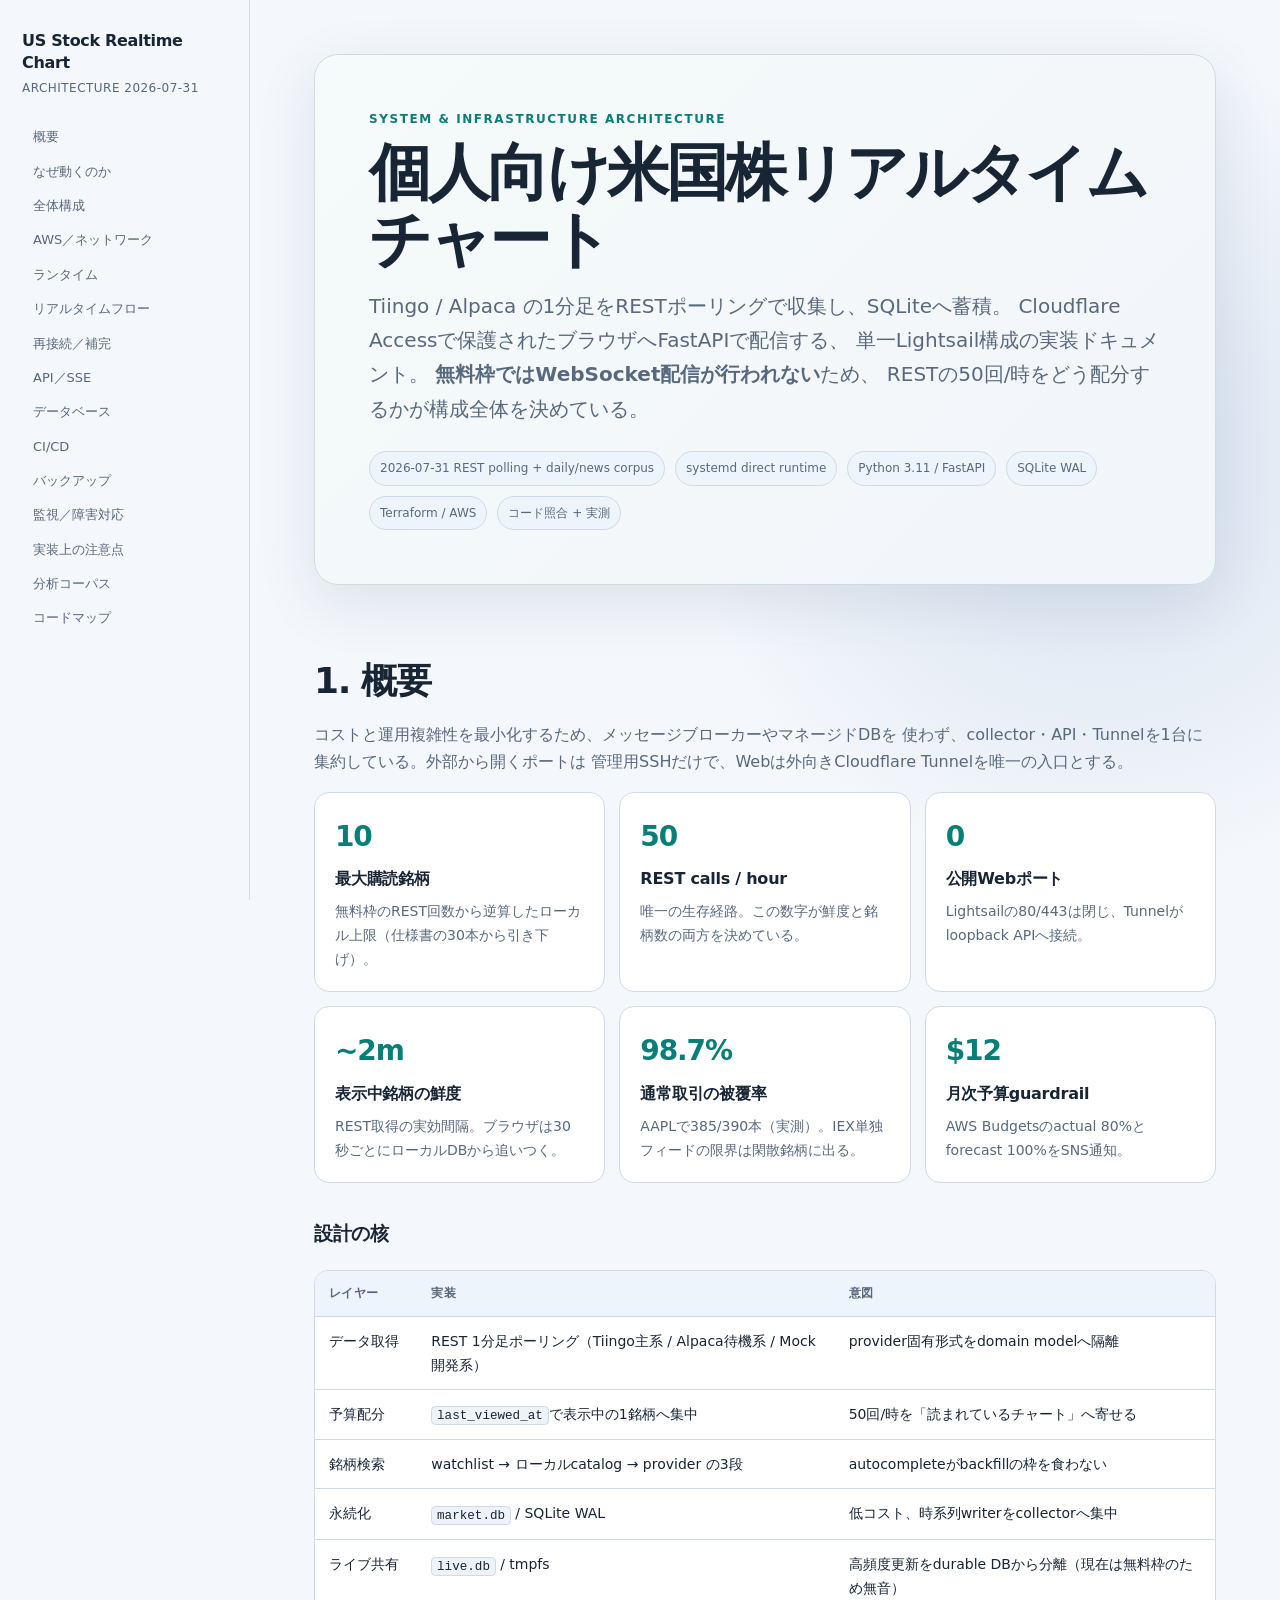
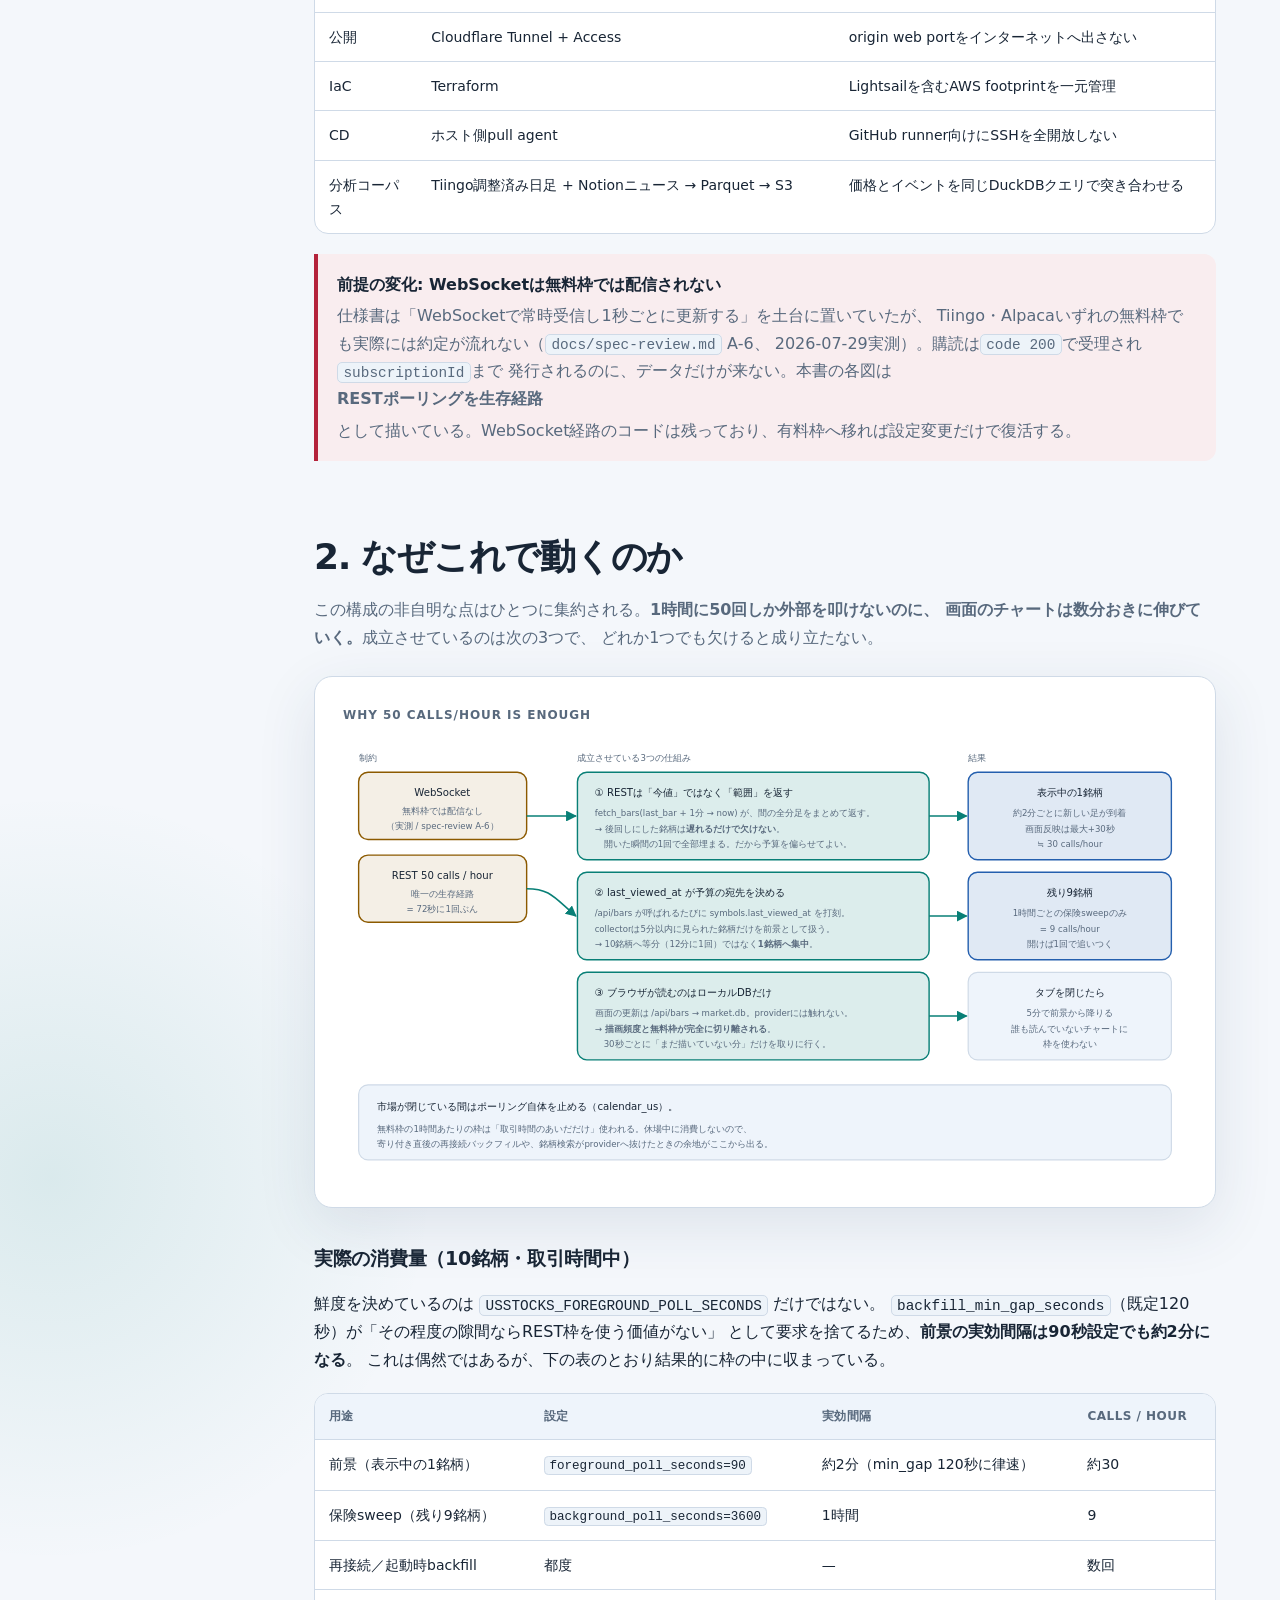
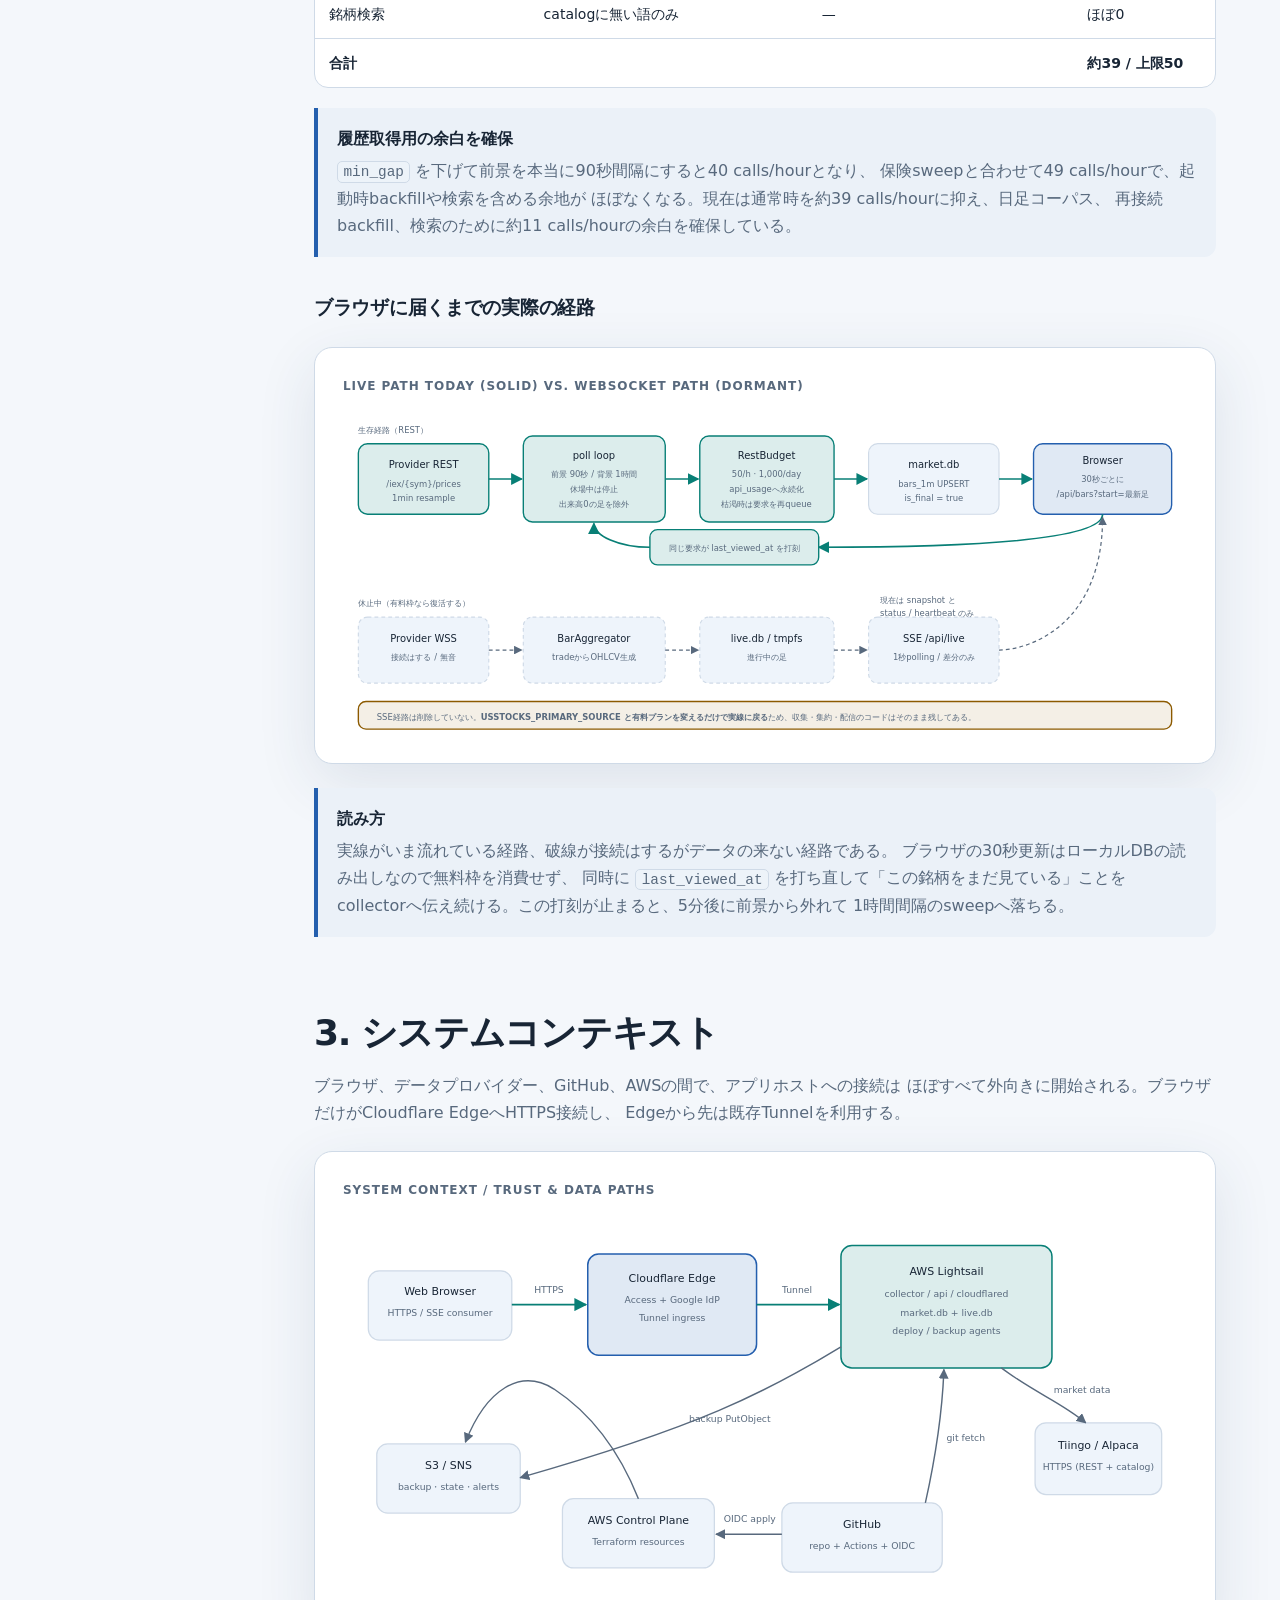
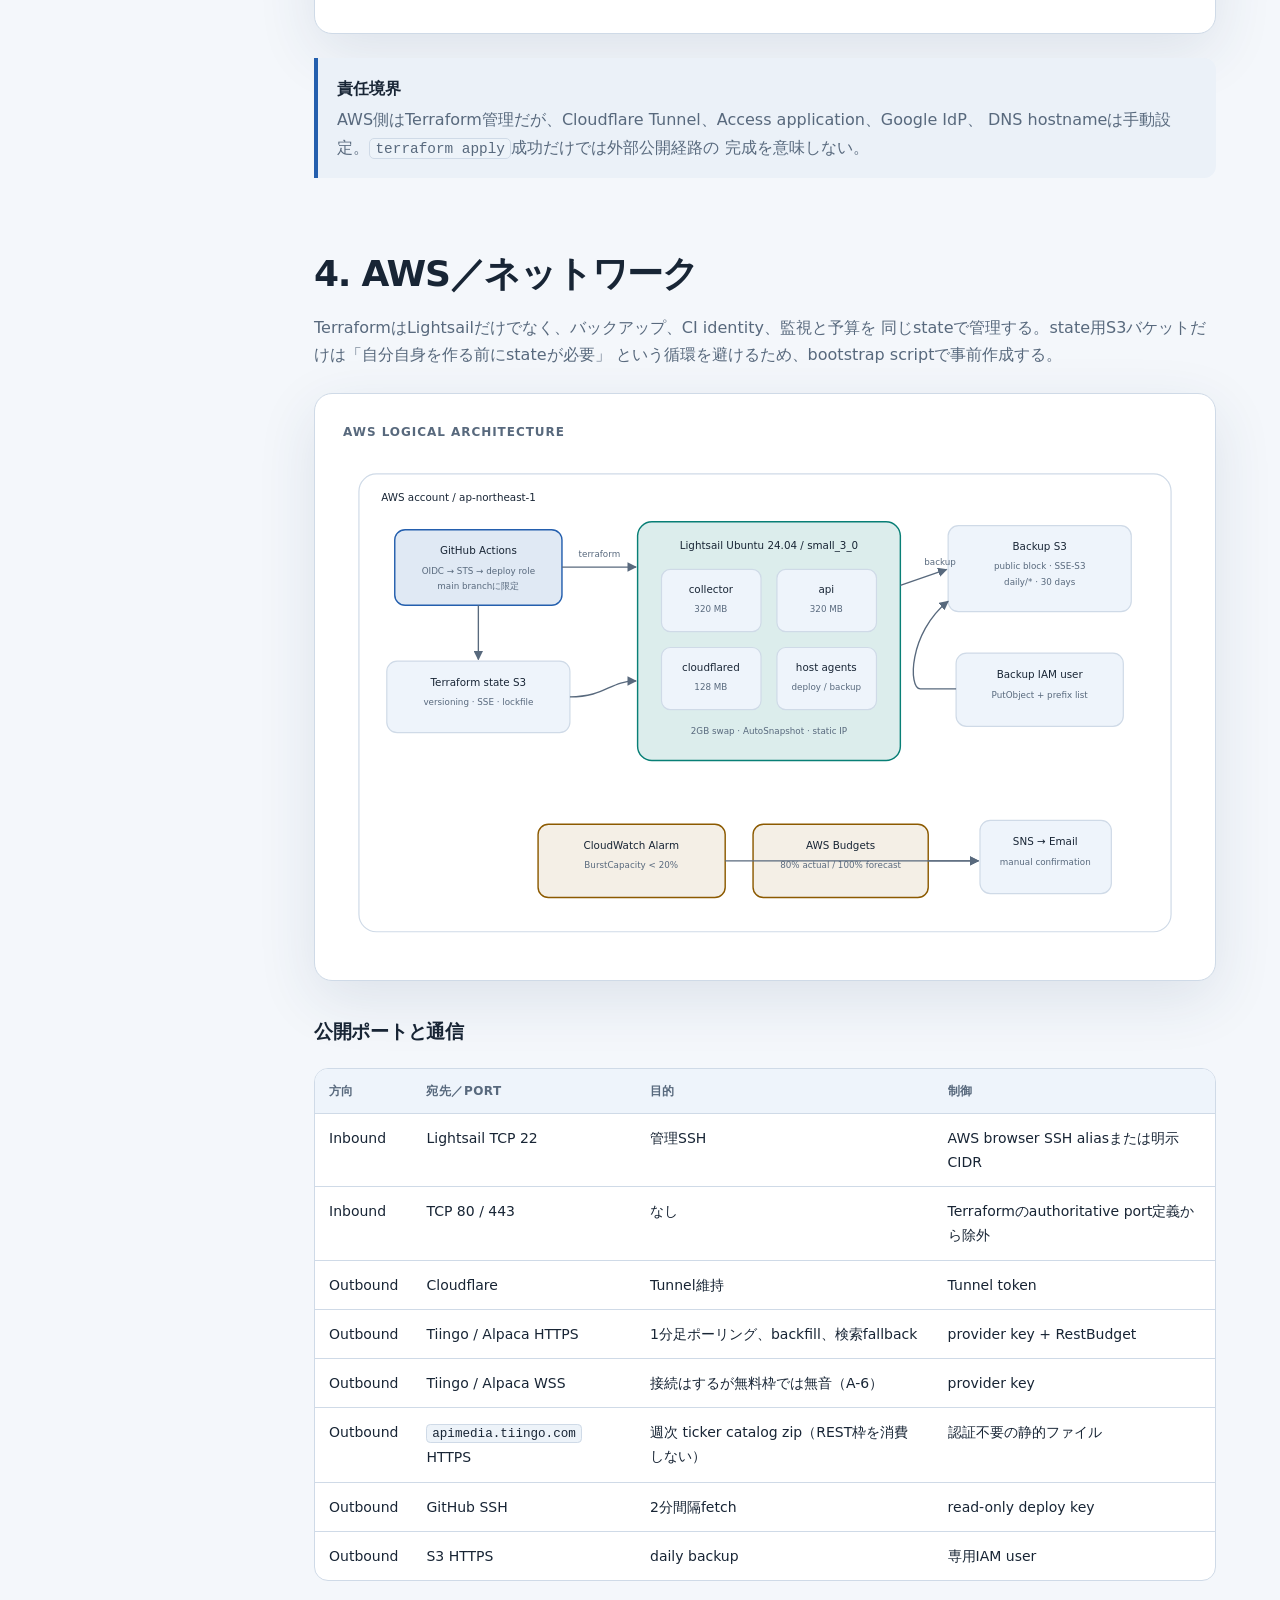
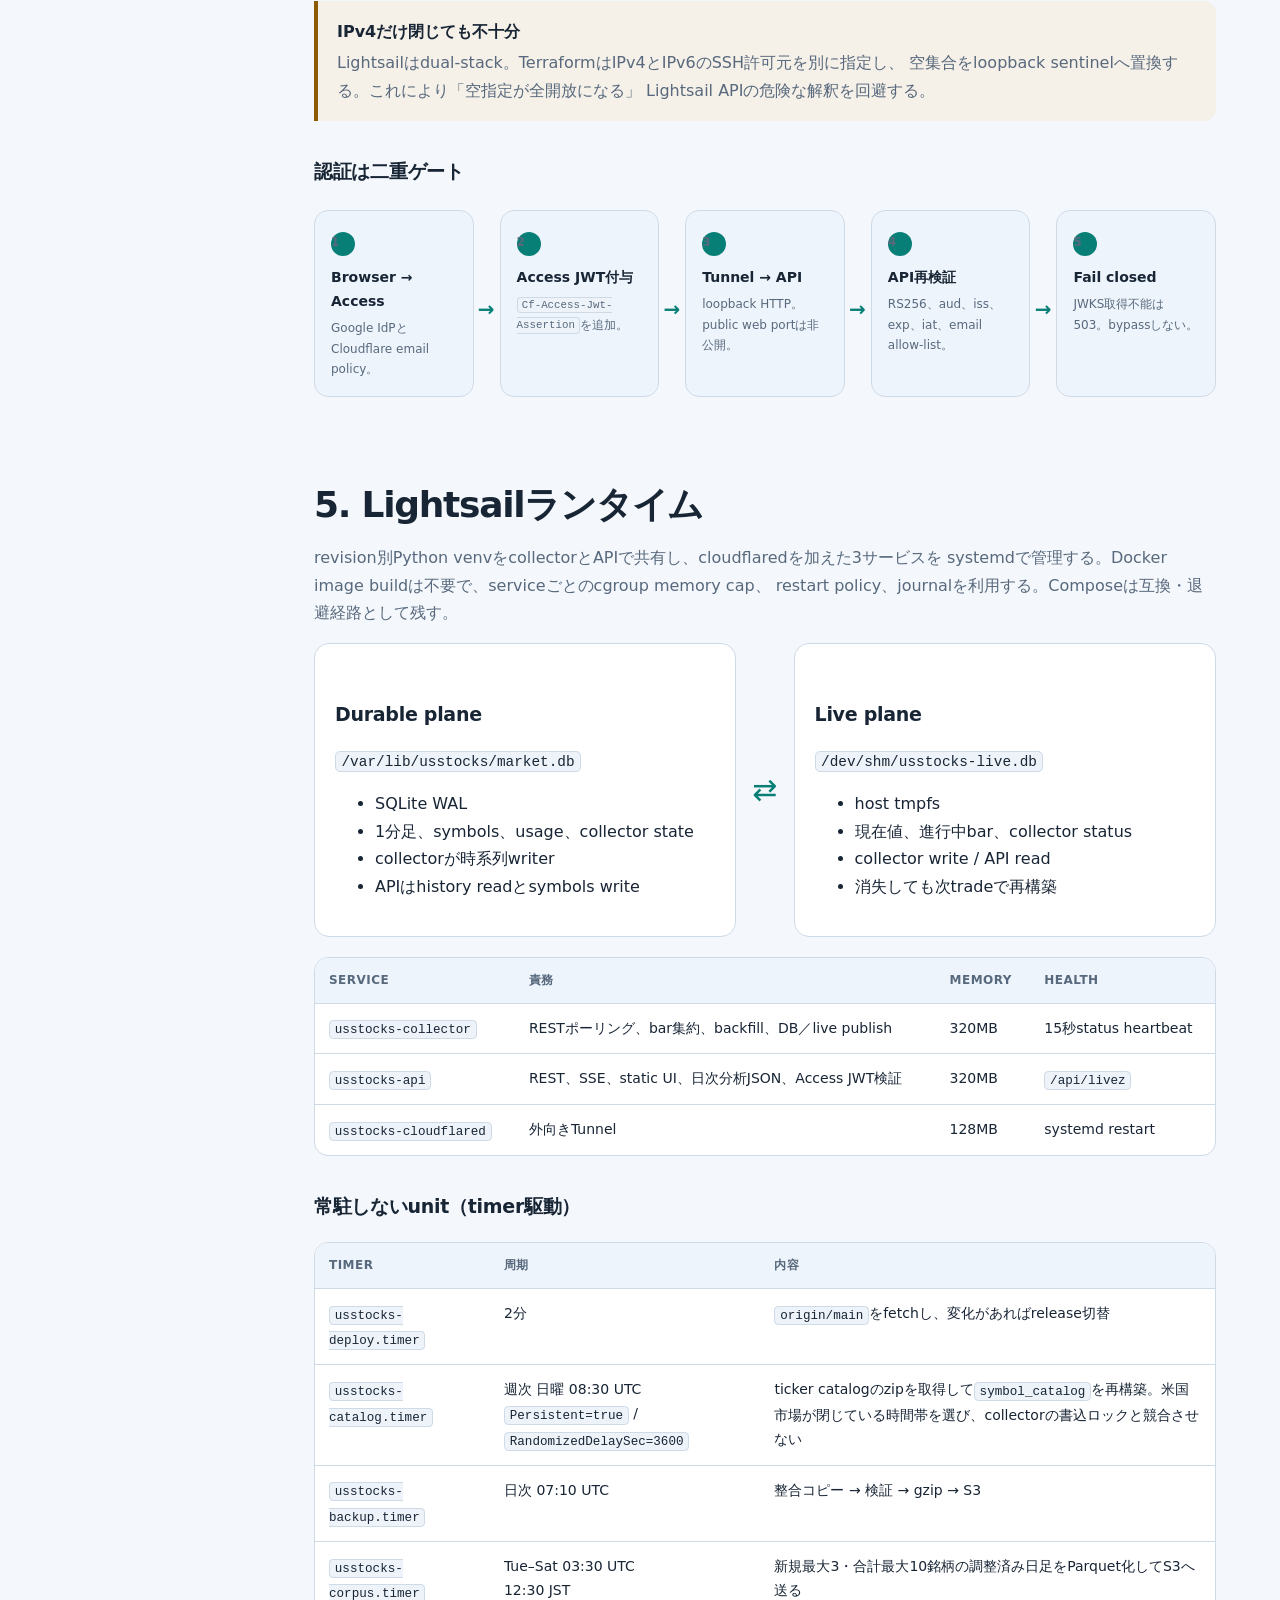
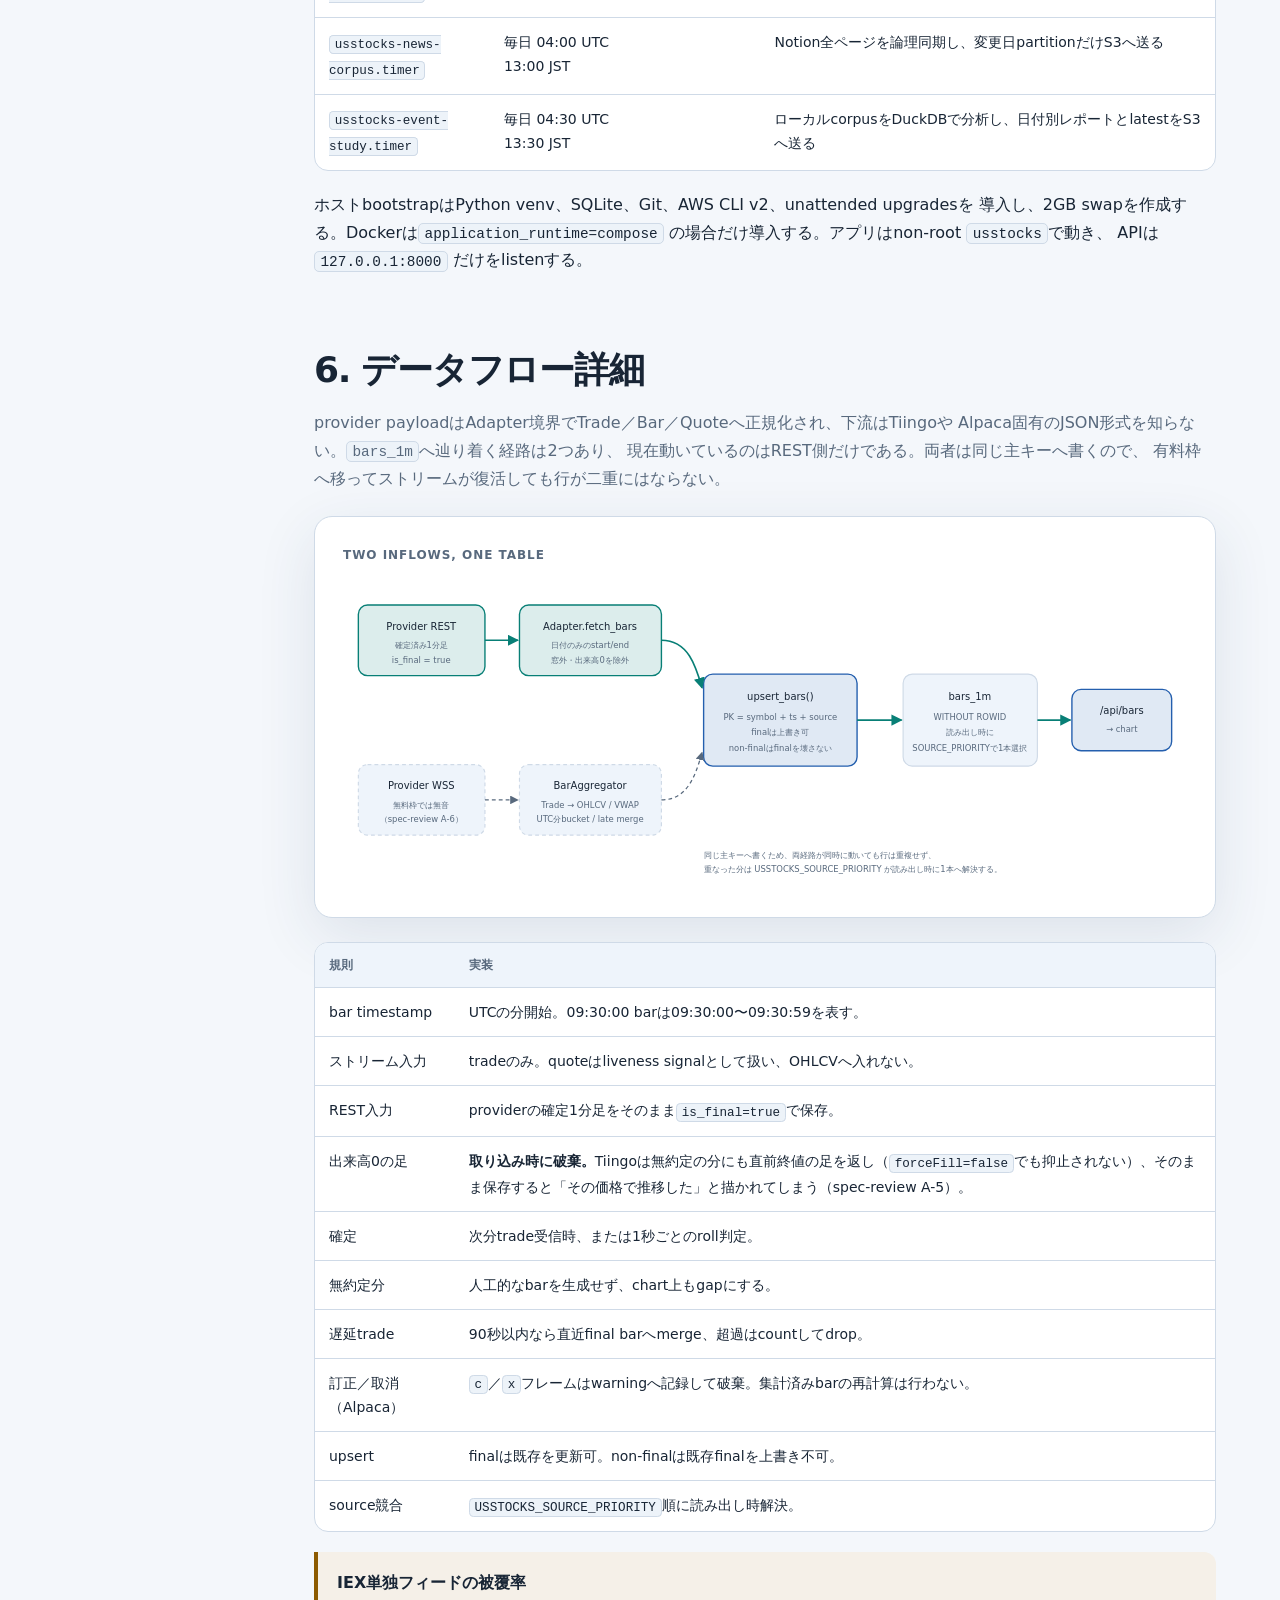
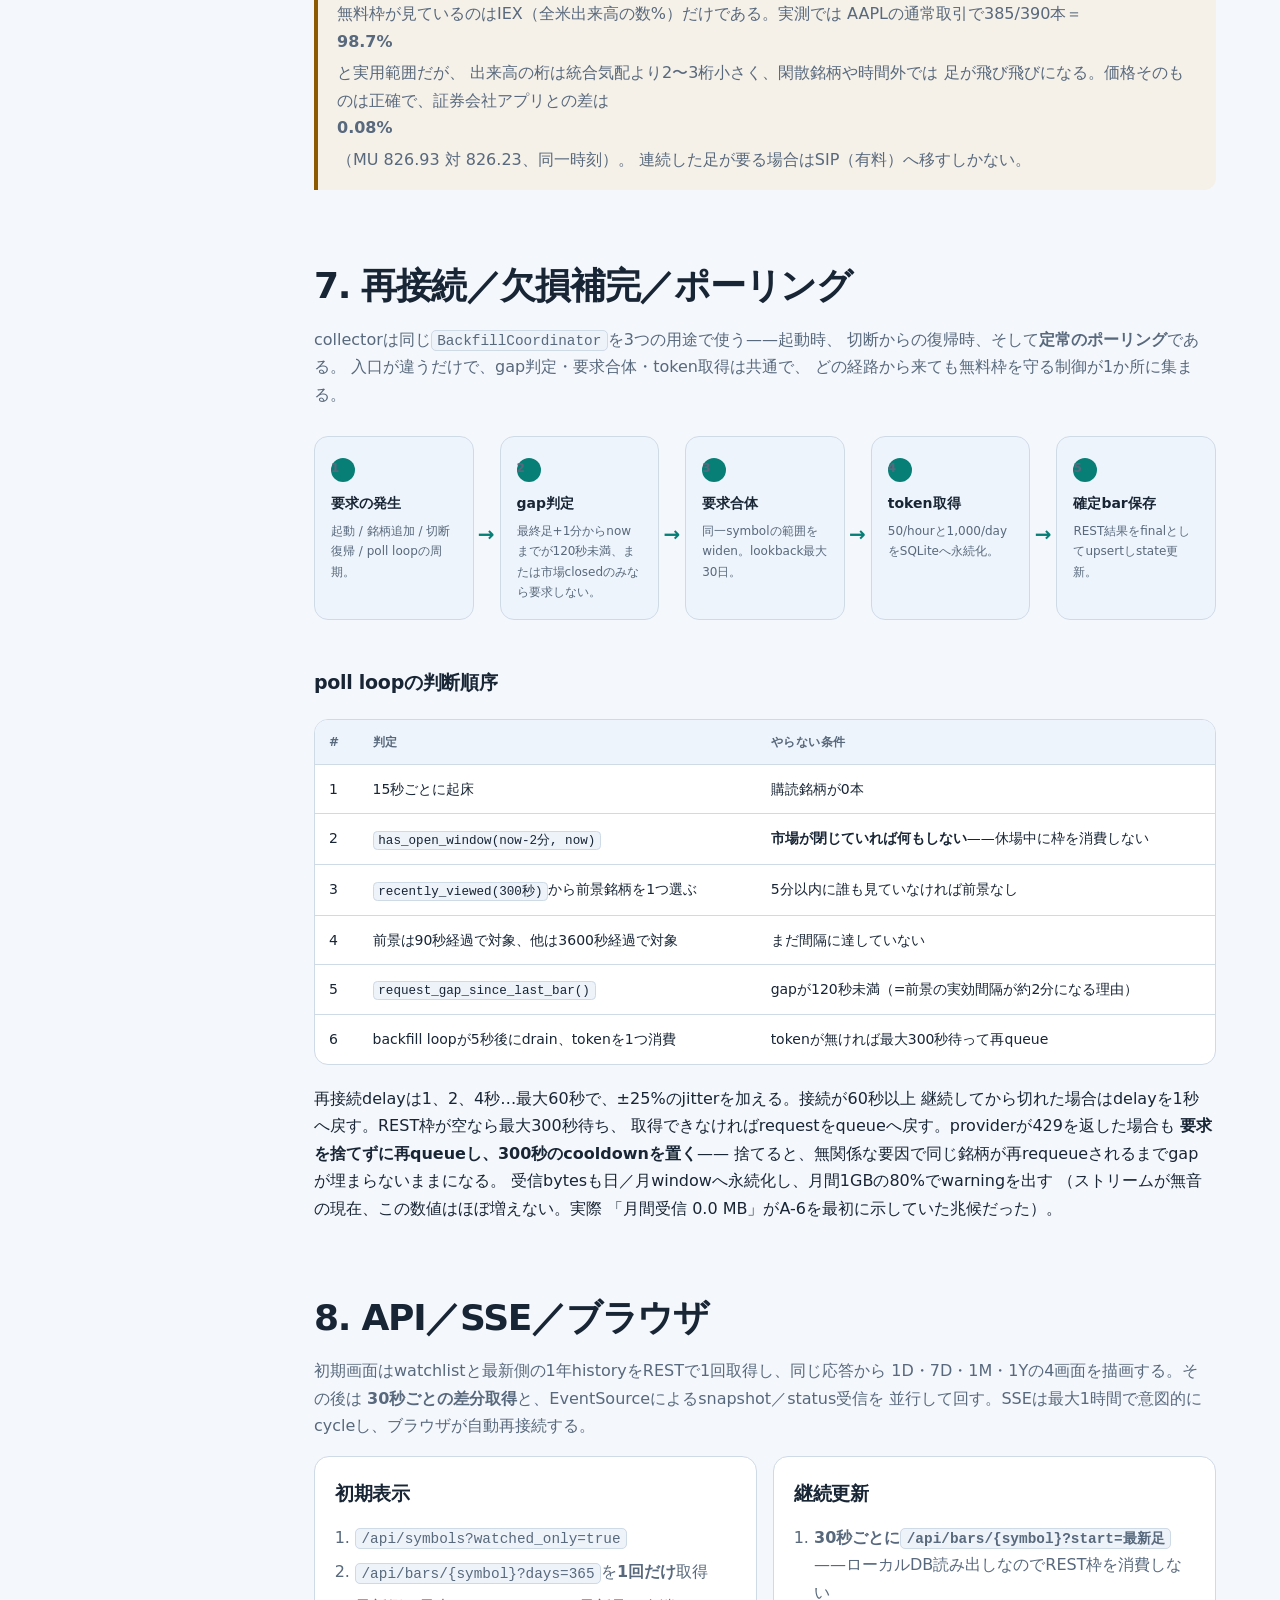
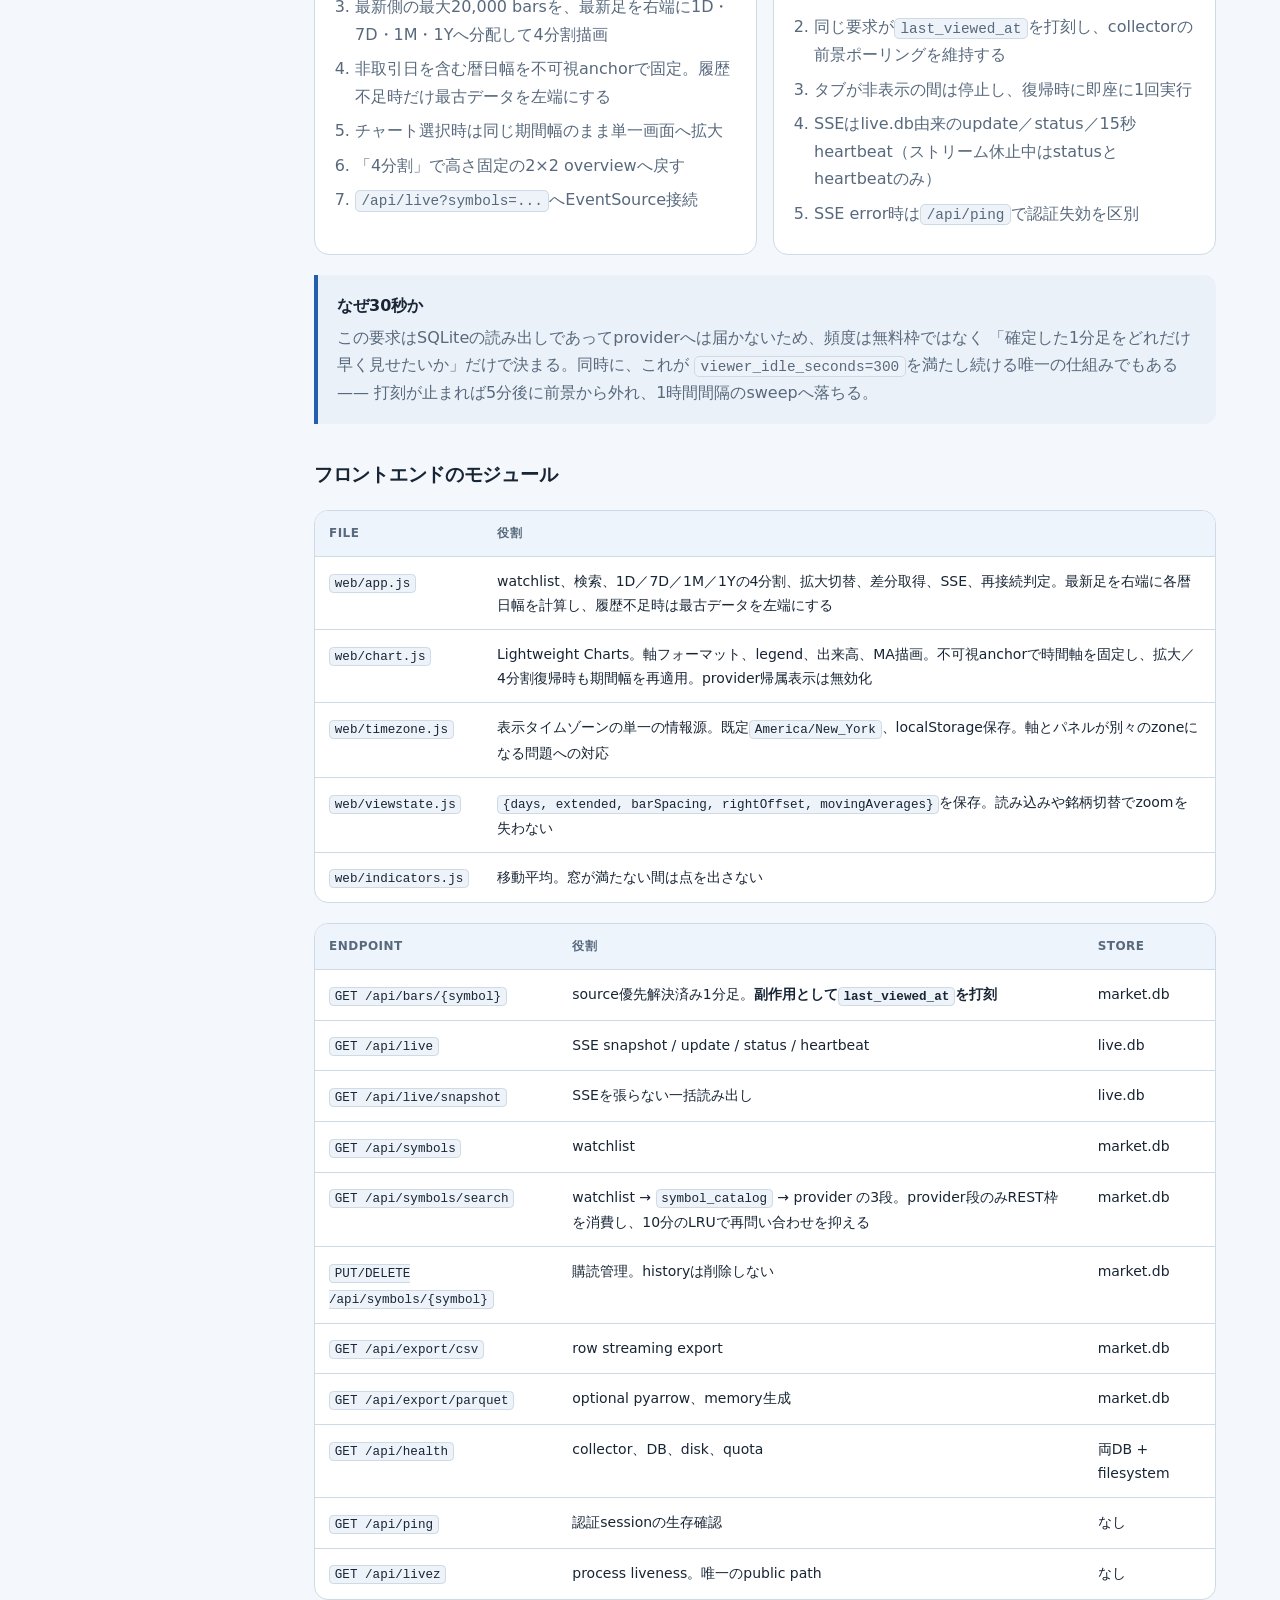
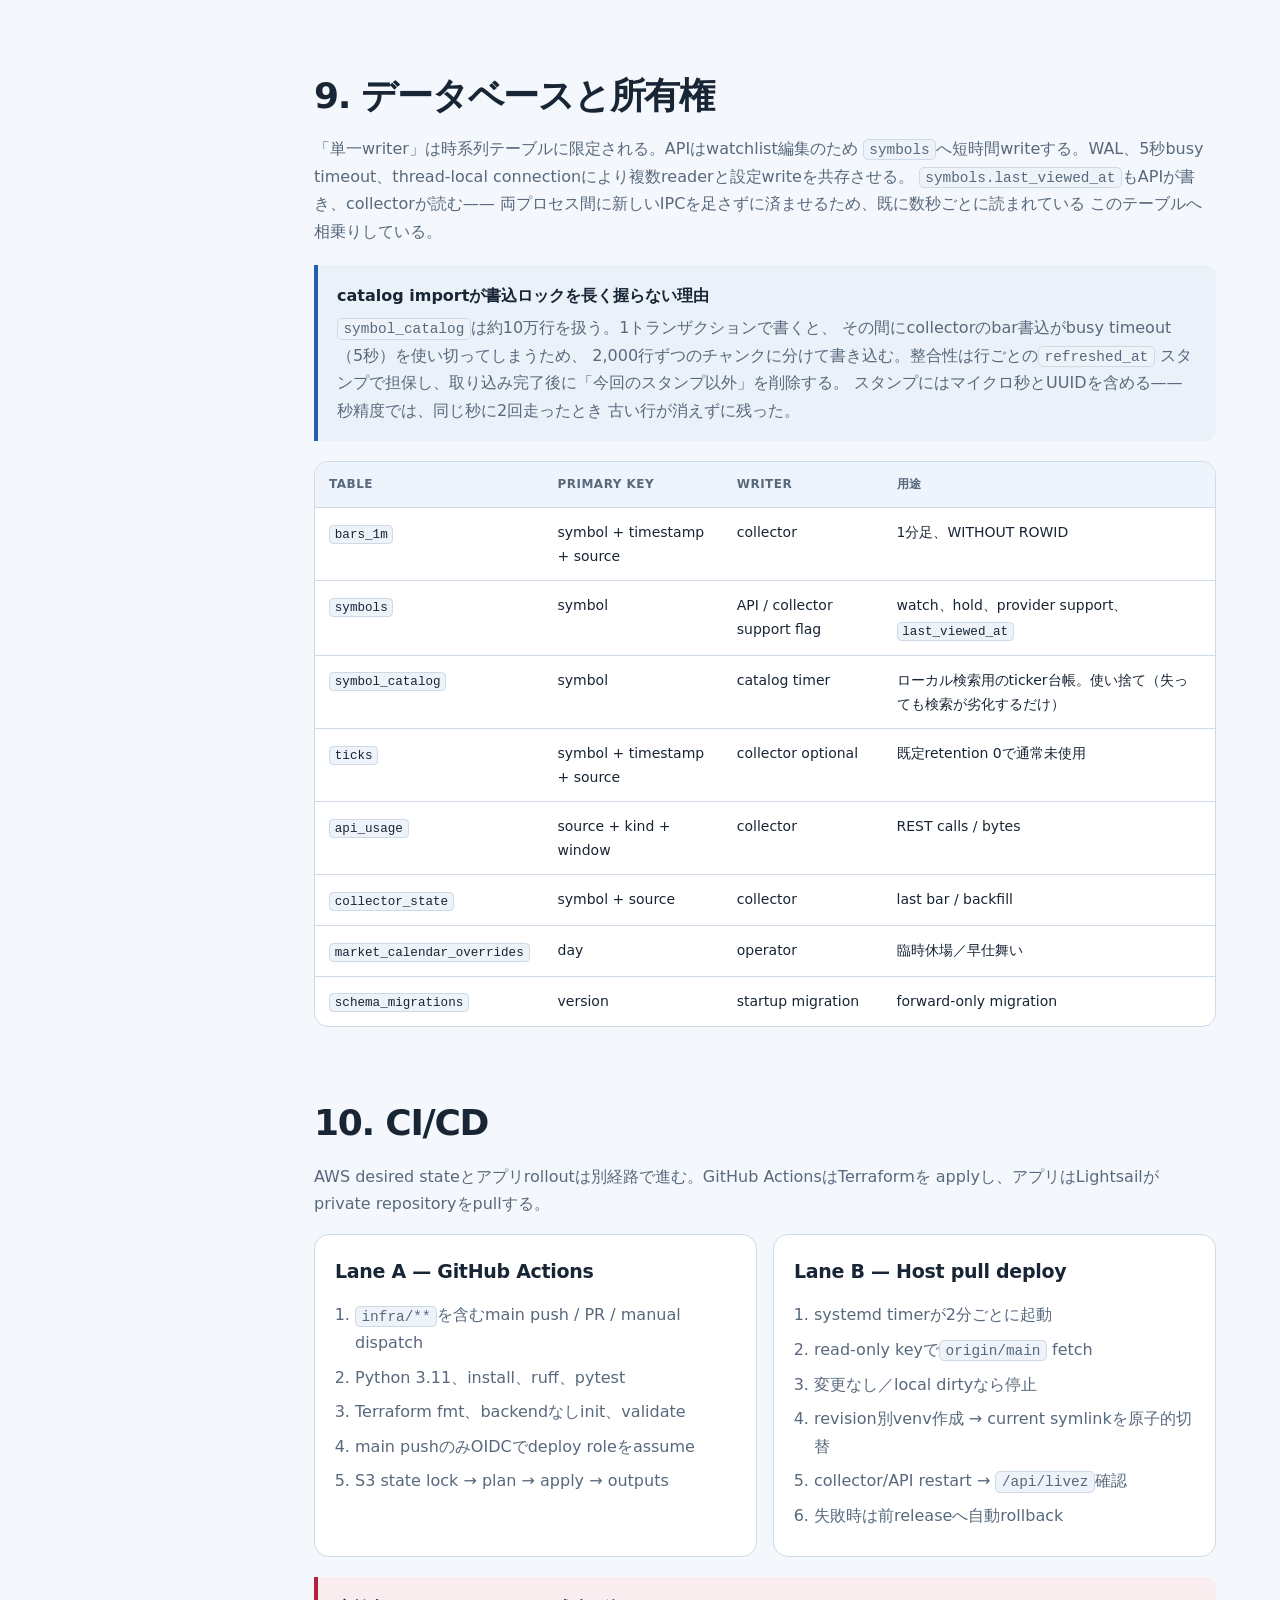
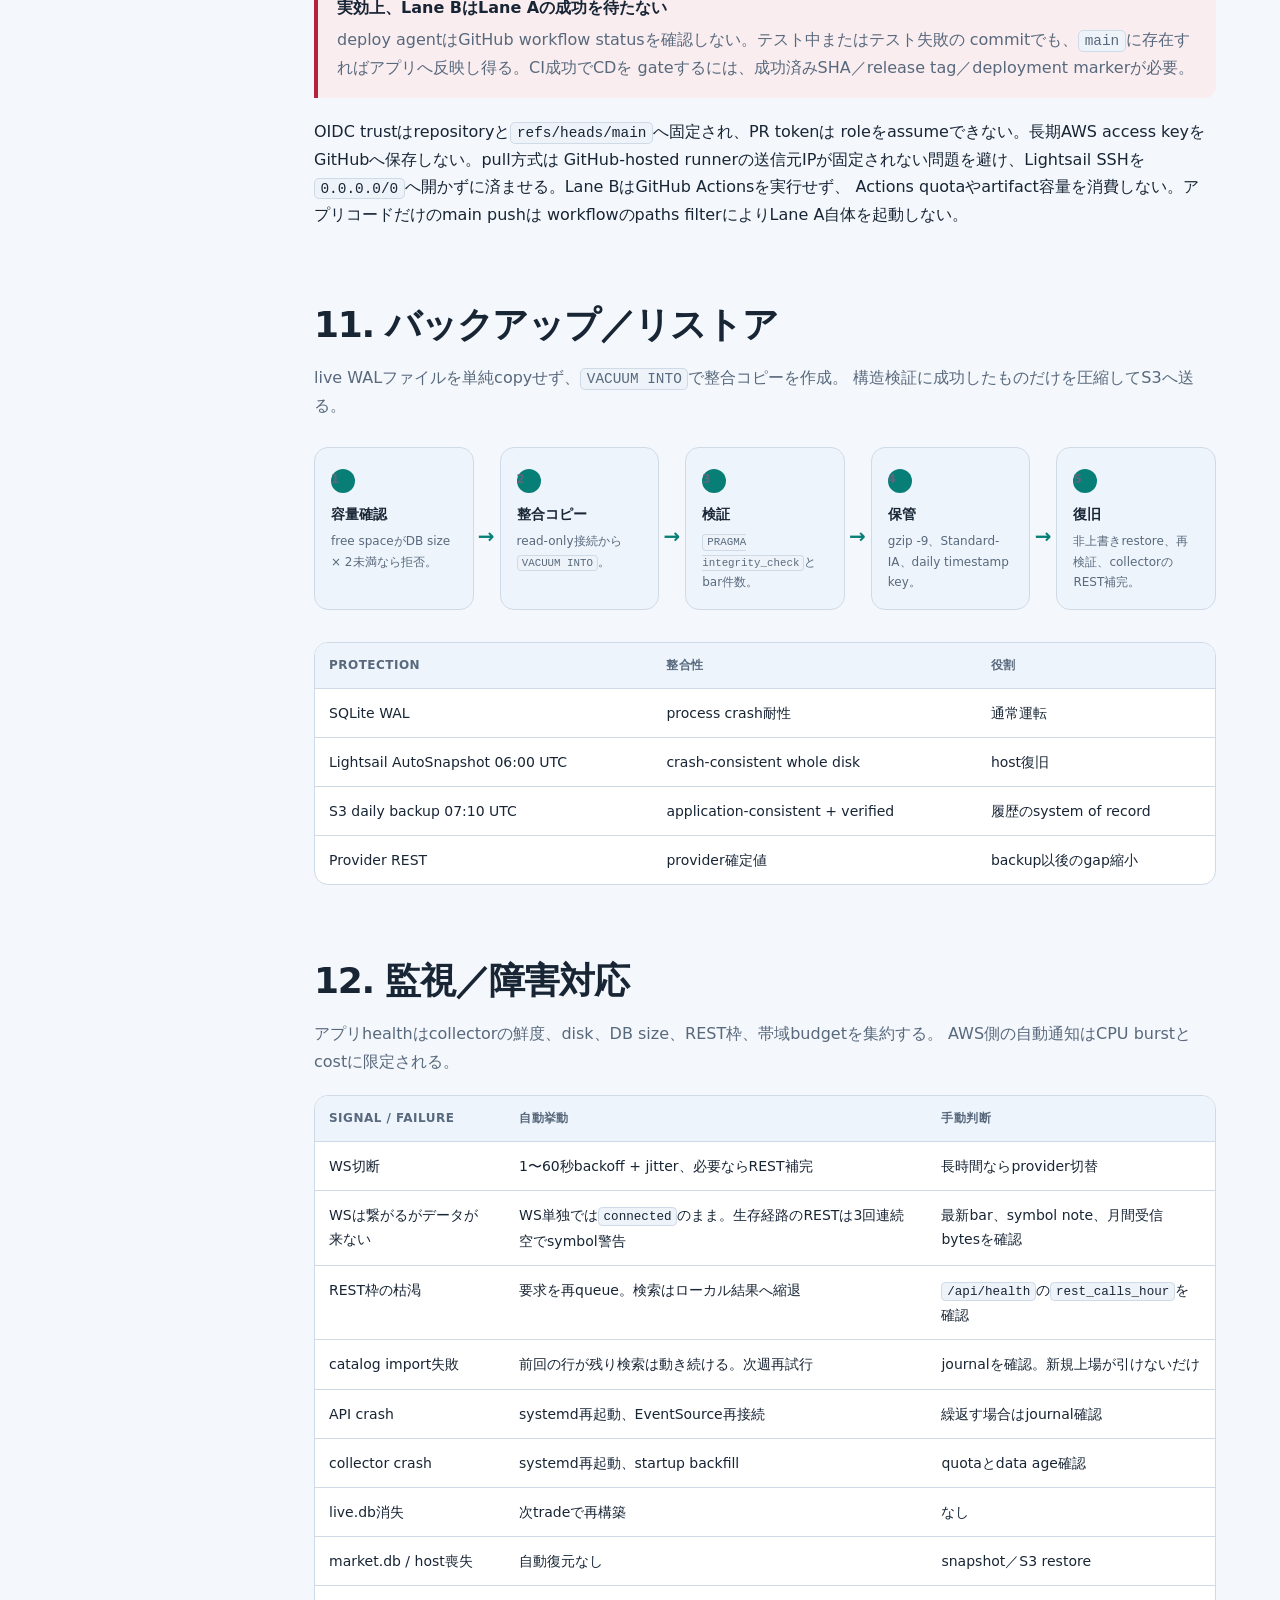
==== docs/system-architecture.html @ 9e4f6676 "Rank analog holding periods and fix chart ranges [skip ci]" ====
<!doctype html>
<html lang="ja">
<head>
  <meta charset="utf-8">
  <meta name="viewport" content="width=device-width, initial-scale=1">
  <meta name="color-scheme" content="dark light">
  <title>US Stock Realtime Chart — システム／インフラアーキテクチャ</title>
  <style>
    :root {
      --bg: #09111d;
      --surface: #101c2c;
      --surface-2: #14243a;
      --text: #e8eef7;
      --muted: #9fb0c5;
      --border: #263a53;
      --accent: #62d4c7;
      --accent-2: #73a8ff;
      --warn: #ffcb6b;
      --danger: #ff7b8b;
      --ok: #7bd88f;
      --code: #07101b;
      --shadow: 0 18px 60px rgba(0, 0, 0, .22);
    }

    @media (prefers-color-scheme: light) {
      :root {
        --bg: #f4f7fb;
        --surface: #ffffff;
        --surface-2: #eef4fb;
        --text: #182535;
        --muted: #58697d;
        --border: #cfdae7;
        --accent: #087f76;
        --accent-2: #245fae;
        --warn: #8c5a00;
        --danger: #b4233b;
        --ok: #197a34;
        --code: #edf3f9;
        --shadow: 0 18px 60px rgba(40, 67, 99, .11);
      }
    }

    * { box-sizing: border-box; }
    html { scroll-behavior: smooth; }
    body {
      margin: 0;
      color: var(--text);
      background:
        radial-gradient(circle at 86% 2%, color-mix(in srgb, var(--accent-2) 14%, transparent), transparent 26rem),
        radial-gradient(circle at 4% 12%, color-mix(in srgb, var(--accent) 11%, transparent), transparent 24rem),
        var(--bg);
      font-family: Inter, ui-sans-serif, system-ui, -apple-system, BlinkMacSystemFont,
        "Segoe UI", "Noto Sans JP", sans-serif;
      line-height: 1.72;
    }

    a { color: var(--accent-2); }
    code, pre {
      font-family: ui-monospace, SFMono-Regular, Menlo, Consolas, monospace;
    }
    code {
      padding: .12em .38em;
      border: 1px solid var(--border);
      border-radius: .35em;
      background: var(--code);
      font-size: .9em;
    }

    .layout {
      display: grid;
      grid-template-columns: 250px minmax(0, 1fr);
      min-height: 100vh;
    }

    .sidebar {
      position: sticky;
      top: 0;
      height: 100vh;
      overflow-y: auto;
      padding: 30px 22px;
      border-right: 1px solid var(--border);
      background: color-mix(in srgb, var(--bg) 90%, transparent);
      backdrop-filter: blur(16px);
    }
    .brand {
      margin-bottom: 24px;
      font-weight: 700;
      line-height: 1.35;
      letter-spacing: -.02em;
    }
    .brand small {
      display: block;
      margin-top: 7px;
      color: var(--muted);
      font-size: 12px;
      font-weight: 500;
      letter-spacing: .04em;
    }
    nav a {
      display: block;
      padding: 6px 9px;
      border-left: 2px solid transparent;
      color: var(--muted);
      text-decoration: none;
      font-size: 13px;
    }
    nav a:hover {
      border-color: var(--accent);
      color: var(--text);
      background: color-mix(in srgb, var(--surface-2) 70%, transparent);
    }

    main {
      width: min(1180px, 100%);
      padding: 54px clamp(24px, 5vw, 74px) 90px;
    }

    .hero {
      padding: clamp(28px, 5vw, 54px);
      border: 1px solid var(--border);
      border-radius: 24px;
      background:
        linear-gradient(135deg, color-mix(in srgb, var(--surface) 96%, var(--accent) 4%),
          color-mix(in srgb, var(--surface) 94%, var(--accent-2) 6%));
      box-shadow: var(--shadow);
    }
    .eyebrow {
      color: var(--accent);
      font-size: 12px;
      font-weight: 700;
      letter-spacing: .13em;
      text-transform: uppercase;
    }
    h1 {
      max-width: 850px;
      margin: 10px 0 15px;
      font-size: clamp(34px, 5vw, 62px);
      line-height: 1.08;
      letter-spacing: -.045em;
    }
    .lead {
      max-width: 850px;
      margin: 0;
      color: var(--muted);
      font-size: clamp(16px, 2vw, 20px);
    }
    .meta {
      display: flex;
      flex-wrap: wrap;
      gap: 10px;
      margin-top: 25px;
    }
    .pill {
      padding: 6px 10px;
      border: 1px solid var(--border);
      border-radius: 999px;
      background: var(--surface-2);
      color: var(--muted);
      font-size: 12px;
    }

    section { scroll-margin-top: 28px; margin-top: 74px; }
    h2 {
      margin: 0 0 18px;
      font-size: clamp(25px, 3vw, 36px);
      line-height: 1.2;
      letter-spacing: -.035em;
    }
    h3 {
      margin: 34px 0 10px;
      font-size: 19px;
      letter-spacing: -.015em;
    }
    p { max-width: 900px; }
    .section-intro {
      max-width: 900px;
      color: var(--muted);
      font-size: 16px;
    }

    .grid {
      display: grid;
      grid-template-columns: repeat(3, minmax(0, 1fr));
      gap: 14px;
    }
    .card {
      padding: 20px;
      border: 1px solid var(--border);
      border-radius: 15px;
      background: var(--surface);
    }
    .card h3 { margin: 0 0 7px; font-size: 16px; }
    .card p { margin: 0; color: var(--muted); font-size: 14px; }
    .metric {
      display: block;
      margin-bottom: 4px;
      color: var(--accent);
      font-size: 28px;
      font-weight: 750;
      letter-spacing: -.04em;
    }

    .diagram {
      margin: 24px 0;
      padding: clamp(14px, 3vw, 28px);
      overflow-x: auto;
      border: 1px solid var(--border);
      border-radius: 18px;
      background: var(--surface);
      box-shadow: var(--shadow);
    }
    .diagram-title {
      margin: 0 0 16px;
      color: var(--muted);
      font-size: 12px;
      font-weight: 700;
      letter-spacing: .08em;
      text-transform: uppercase;
    }
    svg {
      display: block;
      width: 100%;
      min-width: 720px;
      height: auto;
    }
    svg .node {
      fill: var(--surface-2);
      stroke: var(--border);
      stroke-width: 1.5;
    }
    svg .node-accent {
      fill: color-mix(in srgb, var(--accent) 14%, var(--surface));
      stroke: var(--accent);
      stroke-width: 1.8;
    }
    svg .node-blue {
      fill: color-mix(in srgb, var(--accent-2) 14%, var(--surface));
      stroke: var(--accent-2);
      stroke-width: 1.8;
    }
    svg .node-warn {
      fill: color-mix(in srgb, var(--warn) 10%, var(--surface));
      stroke: var(--warn);
      stroke-width: 1.8;
    }
    svg .edge {
      fill: none;
      stroke: var(--muted);
      stroke-width: 1.7;
      marker-end: url(#arrow);
    }
    svg .edge-accent {
      fill: none;
      stroke: var(--accent);
      stroke-width: 2.2;
      marker-end: url(#arrow-accent);
    }
    svg text {
      fill: var(--text);
      font-family: Inter, ui-sans-serif, system-ui, "Noto Sans JP", sans-serif;
      font-size: 13px;
    }
    svg .small { fill: var(--muted); font-size: 11px; }
    svg .label { fill: var(--muted); font-size: 11px; }

    .steps {
      display: grid;
      grid-template-columns: repeat(5, minmax(140px, 1fr));
      gap: 26px;
      padding: 12px 0;
    }
    .step {
      position: relative;
      min-height: 132px;
      padding: 16px;
      border: 1px solid var(--border);
      border-radius: 14px;
      background: var(--surface-2);
    }
    .step:not(:last-child)::after {
      content: "→";
      position: absolute;
      top: 44%;
      right: -22px;
      color: var(--accent);
      font-size: 20px;
      font-weight: 700;
    }
    .step-num {
      display: inline-grid;
      width: 24px;
      height: 24px;
      margin-bottom: 9px;
      place-items: center;
      border-radius: 50%;
      color: var(--bg);
      background: var(--accent);
      font-size: 12px;
      font-weight: 800;
    }
    .step strong { display: block; font-size: 14px; }
    .step span { display: block; margin-top: 5px; color: var(--muted); font-size: 12px; }

    .table-wrap {
      margin: 20px 0;
      overflow-x: auto;
      border: 1px solid var(--border);
      border-radius: 14px;
      background: var(--surface);
    }
    table {
      width: 100%;
      border-collapse: collapse;
      font-size: 14px;
    }
    th, td {
      padding: 12px 14px;
      border-bottom: 1px solid var(--border);
      text-align: left;
      vertical-align: top;
    }
    th {
      color: var(--muted);
      background: var(--surface-2);
      font-size: 12px;
      letter-spacing: .04em;
      text-transform: uppercase;
    }
    tr:last-child td { border-bottom: 0; }

    .callout {
      margin: 20px 0;
      padding: 17px 19px;
      border-left: 4px solid var(--accent-2);
      border-radius: 0 12px 12px 0;
      background: color-mix(in srgb, var(--accent-2) 9%, var(--surface));
    }
    .callout.warning {
      border-color: var(--warn);
      background: color-mix(in srgb, var(--warn) 9%, var(--surface));
    }
    .callout.danger {
      border-color: var(--danger);
      background: color-mix(in srgb, var(--danger) 8%, var(--surface));
    }
    .callout strong { display: block; margin-bottom: 4px; }
    .callout p { margin: 0; color: var(--muted); }

    .flow-split {
      display: grid;
      grid-template-columns: 1fr 1fr;
      gap: 16px;
    }
    .lane {
      padding: 20px;
      border: 1px solid var(--border);
      border-radius: 15px;
      background: var(--surface);
    }
    .lane h3 { margin: 0 0 14px; }
    .lane ol { margin: 0; padding-left: 20px; }
    .lane li { margin: 7px 0; color: var(--muted); }

    .ownership {
      display: grid;
      grid-template-columns: 1fr auto 1fr;
      gap: 16px;
      align-items: stretch;
    }
    .ownership > div {
      padding: 20px;
      border: 1px solid var(--border);
      border-radius: 15px;
      background: var(--surface);
    }
    .ownership .bridge {
      display: grid;
      padding: 0;
      place-items: center;
      border: 0;
      color: var(--accent);
      background: transparent;
      font-size: 30px;
    }

    .repo-tree {
      padding: 20px;
      overflow-x: auto;
      border: 1px solid var(--border);
      border-radius: 14px;
      color: var(--muted);
      background: var(--code);
      font-size: 13px;
      line-height: 1.65;
    }

    .foot {
      margin-top: 72px;
      padding-top: 25px;
      border-top: 1px solid var(--border);
      color: var(--muted);
      font-size: 12px;
    }

    @media (max-width: 900px) {
      .layout { display: block; }
      .sidebar {
        position: static;
        width: 100%;
        height: auto;
        padding: 18px 22px;
        border-right: 0;
        border-bottom: 1px solid var(--border);
      }
      .brand { margin-bottom: 10px; }
      nav { display: flex; gap: 5px; overflow-x: auto; }
      nav a { flex: 0 0 auto; border-left: 0; border-bottom: 2px solid transparent; }
      main { padding-top: 30px; }
      .grid { grid-template-columns: 1fr 1fr; }
      .steps { grid-template-columns: 1fr 1fr; }
      .step:not(:last-child)::after { display: none; }
    }

    @media (max-width: 620px) {
      main { padding-inline: 16px; }
      .hero { border-radius: 18px; }
      .grid, .flow-split, .ownership { grid-template-columns: 1fr; }
      .ownership .bridge { min-height: 30px; transform: rotate(90deg); }
      .steps { grid-template-columns: 1fr; }
    }

    @media print {
      :root {
        --bg: #fff; --surface: #fff; --surface-2: #f4f7fa; --text: #111;
        --muted: #475569; --border: #ccd5df; --accent: #087f76;
        --accent-2: #245fae; --warn: #8c5a00; --danger: #b4233b;
        --code: #f4f7fa; --shadow: none;
      }
      .layout { display: block; }
      .sidebar { display: none; }
      main { width: 100%; padding: 0; }
      .hero, .diagram, .card, .lane { break-inside: avoid; box-shadow: none; }
      section { margin-top: 42px; }
    }
  </style>
</head>
<body>
  <div class="layout">
    <aside class="sidebar">
      <div class="brand">
        US Stock Realtime Chart
        <small>ARCHITECTURE 2026-07-31</small>
      </div>
      <nav aria-label="目次">
        <a href="#summary">概要</a>
        <a href="#why">なぜ動くのか</a>
        <a href="#context">全体構成</a>
        <a href="#infra">AWS／ネットワーク</a>
        <a href="#runtime">ランタイム</a>
        <a href="#realtime">リアルタイムフロー</a>
        <a href="#backfill">再接続／補完</a>
        <a href="#api">API／SSE</a>
        <a href="#database">データベース</a>
        <a href="#cicd">CI/CD</a>
        <a href="#backup">バックアップ</a>
        <a href="#operations">監視／障害対応</a>
        <a href="#findings">実装上の注意点</a>
        <a href="#corpus">分析コーパス</a>
        <a href="#map">コードマップ</a>
      </nav>
    </aside>

    <main>
      <header class="hero">
        <div class="eyebrow">System &amp; Infrastructure Architecture</div>
        <h1>個人向け米国株リアルタイムチャート</h1>
        <p class="lead">
          Tiingo / Alpaca の1分足をRESTポーリングで収集し、SQLiteへ蓄積。
          Cloudflare Accessで保護されたブラウザへFastAPIで配信する、
          単一Lightsail構成の実装ドキュメント。
          <strong>無料枠ではWebSocket配信が行われない</strong>ため、
          RESTの50回/時をどう配分するかが構成全体を決めている。
        </p>
        <div class="meta">
          <span class="pill">2026-07-31 REST polling + daily/news corpus</span>
          <span class="pill">systemd direct runtime</span>
          <span class="pill">Python 3.11 / FastAPI</span>
          <span class="pill">SQLite WAL</span>
          <span class="pill">Terraform / AWS</span>
          <span class="pill">コード照合 + 実測</span>
        </div>
      </header>

      <section id="summary">
        <h2>1. 概要</h2>
        <p class="section-intro">
          コストと運用複雑性を最小化するため、メッセージブローカーやマネージドDBを
          使わず、collector・API・Tunnelを1台に集約している。外部から開くポートは
          管理用SSHだけで、Webは外向きCloudflare Tunnelを唯一の入口とする。
        </p>
        <div class="grid">
          <article class="card">
            <span class="metric">10</span>
            <h3>最大購読銘柄</h3>
            <p>無料枠のREST回数から逆算したローカル上限（仕様書の30本から引き下げ）。</p>
          </article>
          <article class="card">
            <span class="metric">50</span>
            <h3>REST calls / hour</h3>
            <p>唯一の生存経路。この数字が鮮度と銘柄数の両方を決めている。</p>
          </article>
          <article class="card">
            <span class="metric">0</span>
            <h3>公開Webポート</h3>
            <p>Lightsailの80/443は閉じ、Tunnelがloopback APIへ接続。</p>
          </article>
          <article class="card">
            <span class="metric">~2m</span>
            <h3>表示中銘柄の鮮度</h3>
            <p>REST取得の実効間隔。ブラウザは30秒ごとにローカルDBから追いつく。</p>
          </article>
          <article class="card">
            <span class="metric">98.7%</span>
            <h3>通常取引の被覆率</h3>
            <p>AAPLで385/390本（実測）。IEX単独フィードの限界は閑散銘柄に出る。</p>
          </article>
          <article class="card">
            <span class="metric">$12</span>
            <h3>月次予算guardrail</h3>
            <p>AWS Budgetsのactual 80%とforecast 100%をSNS通知。</p>
          </article>
        </div>

        <h3>設計の核</h3>
        <div class="table-wrap">
          <table>
            <thead><tr><th>レイヤー</th><th>実装</th><th>意図</th></tr></thead>
            <tbody>
              <tr><td>データ取得</td><td>REST 1分足ポーリング（Tiingo主系 / Alpaca待機系 / Mock開発系）</td><td>provider固有形式をdomain modelへ隔離</td></tr>
              <tr><td>予算配分</td><td><code>last_viewed_at</code>で表示中の1銘柄へ集中</td><td>50回/時を「読まれているチャート」へ寄せる</td></tr>
              <tr><td>銘柄検索</td><td>watchlist → ローカルcatalog → provider の3段</td><td>autocompleteがbackfillの枠を食わない</td></tr>
              <tr><td>永続化</td><td><code>market.db</code> / SQLite WAL</td><td>低コスト、時系列writerをcollectorへ集中</td></tr>
              <tr><td>ライブ共有</td><td><code>live.db</code> / tmpfs</td><td>高頻度更新をdurable DBから分離（現在は無料枠のため無音）</td></tr>
              <tr><td>公開</td><td>Cloudflare Tunnel + Access</td><td>origin web portをインターネットへ出さない</td></tr>
              <tr><td>IaC</td><td>Terraform</td><td>Lightsailを含むAWS footprintを一元管理</td></tr>
              <tr><td>CD</td><td>ホスト側pull agent</td><td>GitHub runner向けにSSHを全開放しない</td></tr>
              <tr><td>分析コーパス</td><td>Tiingo調整済み日足 + Notionニュース → Parquet → S3</td><td>価格とイベントを同じDuckDBクエリで突き合わせる</td></tr>
            </tbody>
          </table>
        </div>

        <div class="callout danger">
          <strong>前提の変化: WebSocketは無料枠では配信されない</strong>
          <p>
            仕様書は「WebSocketで常時受信し1秒ごとに更新する」を土台に置いていたが、
            Tiingo・Alpacaいずれの無料枠でも実際には約定が流れない（<code>docs/spec-review.md</code> A-6、
            2026-07-29実測）。購読は<code>code 200</code>で受理され<code>subscriptionId</code>まで
            発行されるのに、データだけが来ない。本書の各図は<strong>RESTポーリングを生存経路</strong>
            として描いている。WebSocket経路のコードは残っており、有料枠へ移れば設定変更だけで復活する。
          </p>
        </div>
      </section>

      <section id="why">
        <h2>2. なぜこれで動くのか</h2>
        <p class="section-intro">
          この構成の非自明な点はひとつに集約される。<strong>1時間に50回しか外部を叩けないのに、
          画面のチャートは数分おきに伸びていく。</strong>成立させているのは次の3つで、
          どれか1つでも欠けると成り立たない。
        </p>

        <div class="diagram">
          <div class="diagram-title">Why 50 calls/hour is enough</div>
          <svg viewBox="0 0 1080 560" role="img" aria-label="無料枠50回/時でチャートが更新される理由">
            <defs>
              <marker id="arrow-why" viewBox="0 0 10 10" refX="9" refY="5" markerWidth="7" markerHeight="7" orient="auto-start-reverse">
                <path d="M 0 0 L 10 5 L 0 10 z" fill="var(--accent)"/>
              </marker>
            </defs>

            <text class="small" x="20" y="26">制約</text>
            <rect class="node-warn" x="20" y="40" width="215" height="86" rx="12"/>
            <text x="127" y="70" text-anchor="middle">WebSocket</text>
            <text class="small" x="127" y="94" text-anchor="middle">無料枠では配信なし</text>
            <text class="small" x="127" y="113" text-anchor="middle">（実測 / spec-review A-6）</text>

            <rect class="node-warn" x="20" y="146" width="215" height="86" rx="12"/>
            <text x="127" y="176" text-anchor="middle">REST 50 calls / hour</text>
            <text class="small" x="127" y="200" text-anchor="middle">唯一の生存経路</text>
            <text class="small" x="127" y="219" text-anchor="middle">= 72秒に1回ぶん</text>

            <text class="small" x="300" y="26">成立させている3つの仕組み</text>

            <rect class="node-accent" x="300" y="40" width="450" height="112" rx="12"/>
            <text x="322" y="70">① RESTは「今値」ではなく「範囲」を返す</text>
            <text class="small" x="322" y="96">fetch_bars(last_bar + 1分 → now) が、間の全分足をまとめて返す。</text>
            <text class="small" x="322" y="116">→ 後回しにした銘柄は<tspan font-weight="700">遅れるだけで欠けない</tspan>。</text>
            <text class="small" x="322" y="136">　開いた瞬間の1回で全部埋まる。だから予算を偏らせてよい。</text>

            <rect class="node-accent" x="300" y="168" width="450" height="112" rx="12"/>
            <text x="322" y="198">② last_viewed_at が予算の宛先を決める</text>
            <text class="small" x="322" y="224">/api/bars が呼ばれるたびに symbols.last_viewed_at を打刻。</text>
            <text class="small" x="322" y="244">collectorは5分以内に見られた銘柄だけを前景として扱う。</text>
            <text class="small" x="322" y="264">→ 10銘柄へ等分（12分に1回）ではなく<tspan font-weight="700">1銘柄へ集中</tspan>。</text>

            <rect class="node-accent" x="300" y="296" width="450" height="112" rx="12"/>
            <text x="322" y="326">③ ブラウザが読むのはローカルDBだけ</text>
            <text class="small" x="322" y="352">画面の更新は /api/bars → market.db。providerには触れない。</text>
            <text class="small" x="322" y="372">→ <tspan font-weight="700">描画頻度と無料枠が完全に切り離される</tspan>。</text>
            <text class="small" x="322" y="392">　30秒ごとに「まだ描いていない分」だけを取りに行く。</text>

            <text class="small" x="800" y="26">結果</text>
            <rect class="node-blue" x="800" y="40" width="260" height="112" rx="12"/>
            <text x="930" y="70" text-anchor="middle">表示中の1銘柄</text>
            <text class="small" x="930" y="96" text-anchor="middle">約2分ごとに新しい足が到着</text>
            <text class="small" x="930" y="116" text-anchor="middle">画面反映は最大+30秒</text>
            <text class="small" x="930" y="136" text-anchor="middle">≒ 30 calls/hour</text>

            <rect class="node-blue" x="800" y="168" width="260" height="112" rx="12"/>
            <text x="930" y="198" text-anchor="middle">残り9銘柄</text>
            <text class="small" x="930" y="224" text-anchor="middle">1時間ごとの保険sweepのみ</text>
            <text class="small" x="930" y="244" text-anchor="middle">= 9 calls/hour</text>
            <text class="small" x="930" y="264" text-anchor="middle">開けば1回で追いつく</text>

            <rect class="node" x="800" y="296" width="260" height="112" rx="12"/>
            <text x="930" y="326" text-anchor="middle">タブを閉じたら</text>
            <text class="small" x="930" y="352" text-anchor="middle">5分で前景から降りる</text>
            <text class="small" x="930" y="372" text-anchor="middle">誰も読んでいないチャートに</text>
            <text class="small" x="930" y="392" text-anchor="middle">枠を使わない</text>

            <path d="M235 96 C265 96 270 96 298 96" fill="none" stroke="var(--accent)" stroke-width="2" marker-end="url(#arrow-why)"/>
            <path d="M235 189 C265 189 270 200 298 224" fill="none" stroke="var(--accent)" stroke-width="2" marker-end="url(#arrow-why)"/>
            <path d="M750 96 L798 96" fill="none" stroke="var(--accent)" stroke-width="2" marker-end="url(#arrow-why)"/>
            <path d="M750 224 L798 224" fill="none" stroke="var(--accent)" stroke-width="2" marker-end="url(#arrow-why)"/>
            <path d="M750 352 L798 352" fill="none" stroke="var(--accent)" stroke-width="2" marker-end="url(#arrow-why)"/>

            <rect class="node" x="20" y="440" width="1040" height="96" rx="12"/>
            <text x="44" y="472">市場が閉じている間はポーリング自体を止める（calendar_us）。</text>
            <text class="small" x="44" y="500">無料枠の1時間あたりの枠は「取引時間のあいだだけ」使われる。休場中に消費しないので、</text>
            <text class="small" x="44" y="520">寄り付き直後の再接続バックフィルや、銘柄検索がproviderへ抜けたときの余地がここから出る。</text>
          </svg>
        </div>

        <h3>実際の消費量（10銘柄・取引時間中）</h3>
        <p>
          鮮度を決めているのは <code>USSTOCKS_FOREGROUND_POLL_SECONDS</code> だけではない。
          <code>backfill_min_gap_seconds</code>（既定120秒）が「その程度の隙間ならREST枠を使う価値がない」
          として要求を捨てるため、<strong>前景の実効間隔は90秒設定でも約2分になる</strong>。
          これは偶然ではあるが、下の表のとおり結果的に枠の中に収まっている。
        </p>
        <div class="table-wrap">
          <table>
            <thead><tr><th>用途</th><th>設定</th><th>実効間隔</th><th>calls / hour</th></tr></thead>
            <tbody>
              <tr><td>前景（表示中の1銘柄）</td><td><code>foreground_poll_seconds=90</code></td><td>約2分（min_gap 120秒に律速）</td><td>約30</td></tr>
              <tr><td>保険sweep（残り9銘柄）</td><td><code>background_poll_seconds=3600</code></td><td>1時間</td><td>9</td></tr>
              <tr><td>再接続／起動時backfill</td><td>都度</td><td>—</td><td>数回</td></tr>
              <tr><td>銘柄検索</td><td>catalogに無い語のみ</td><td>—</td><td>ほぼ0</td></tr>
              <tr><td><strong>合計</strong></td><td></td><td></td><td><strong>約39 / 上限50</strong></td></tr>
            </tbody>
          </table>
        </div>
        <div class="callout">
          <strong>履歴取得用の余白を確保</strong>
          <p>
            <code>min_gap</code> を下げて前景を本当に90秒間隔にすると40 calls/hourとなり、
            保険sweepと合わせて49 calls/hourで、起動時backfillや検索を含める余地が
            ほぼなくなる。現在は通常時を約39 calls/hourに抑え、日足コーパス、
            再接続backfill、検索のために約11 calls/hourの余白を確保している。
          </p>
        </div>

        <h3>ブラウザに届くまでの実際の経路</h3>
        <div class="diagram">
          <div class="diagram-title">Live path today (solid) vs. websocket path (dormant)</div>
          <svg viewBox="0 0 1100 420" role="img" aria-label="現在のデータ経路と休止中のWebSocket経路">
            <defs>
              <marker id="arrow-live" viewBox="0 0 10 10" refX="9" refY="5" markerWidth="7" markerHeight="7" orient="auto-start-reverse">
                <path d="M 0 0 L 10 5 L 0 10 z" fill="var(--accent)"/>
              </marker>
              <marker id="arrow-dim" viewBox="0 0 10 10" refX="9" refY="5" markerWidth="7" markerHeight="7" orient="auto-start-reverse">
                <path d="M 0 0 L 10 5 L 0 10 z" fill="var(--muted)"/>
              </marker>
            </defs>

            <text class="small" x="20" y="26">生存経路（REST）</text>
            <rect class="node-accent" x="20" y="40" width="170" height="92" rx="12"/>
            <text x="105" y="72" text-anchor="middle">Provider REST</text>
            <text class="small" x="105" y="96" text-anchor="middle">/iex/{sym}/prices</text>
            <text class="small" x="105" y="115" text-anchor="middle">1min resample</text>

            <rect class="node-accent" x="235" y="30" width="185" height="112" rx="12"/>
            <text x="327" y="60" text-anchor="middle">poll loop</text>
            <text class="small" x="327" y="84" text-anchor="middle">前景 90秒 / 背景 1時間</text>
            <text class="small" x="327" y="103" text-anchor="middle">休場中は停止</text>
            <text class="small" x="327" y="122" text-anchor="middle">出来高0の足を除外</text>

            <rect class="node-accent" x="465" y="30" width="175" height="112" rx="12"/>
            <text x="552" y="60" text-anchor="middle">RestBudget</text>
            <text class="small" x="552" y="84" text-anchor="middle">50/h · 1,000/day</text>
            <text class="small" x="552" y="103" text-anchor="middle">api_usageへ永続化</text>
            <text class="small" x="552" y="122" text-anchor="middle">枯渇時は要求を再queue</text>

            <rect class="node" x="685" y="40" width="170" height="92" rx="12"/>
            <text x="770" y="72" text-anchor="middle">market.db</text>
            <text class="small" x="770" y="96" text-anchor="middle">bars_1m UPSERT</text>
            <text class="small" x="770" y="115" text-anchor="middle">is_final = true</text>

            <rect class="node-blue" x="900" y="40" width="180" height="92" rx="12"/>
            <text x="990" y="66" text-anchor="middle">Browser</text>
            <text class="small" x="990" y="90" text-anchor="middle">30秒ごとに</text>
            <text class="small" x="990" y="109" text-anchor="middle">/api/bars?start=最新足</text>

            <path d="M190 86 L233 86" fill="none" stroke="var(--accent)" stroke-width="2.2" marker-end="url(#arrow-live)"/>
            <path d="M420 86 L463 86" fill="none" stroke="var(--accent)" stroke-width="2.2" marker-end="url(#arrow-live)"/>
            <path d="M640 86 L683 86" fill="none" stroke="var(--accent)" stroke-width="2.2" marker-end="url(#arrow-live)"/>
            <path d="M855 86 L898 86" fill="none" stroke="var(--accent)" stroke-width="2.2" marker-end="url(#arrow-live)"/>

            <path d="M990 132 C990 175 700 175 620 175" fill="none" stroke="var(--accent)" stroke-width="2.2" marker-end="url(#arrow-live)" stroke-dasharray="0"/>
            <rect class="node-accent" x="400" y="152" width="220" height="46" rx="10"/>
            <text class="small" x="510" y="180" text-anchor="middle">同じ要求が last_viewed_at を打刻</text>
            <path d="M400 175 C360 175 327 160 327 144" fill="none" stroke="var(--accent)" stroke-width="2.2" marker-end="url(#arrow-live)"/>

            <text class="small" x="20" y="252">休止中（有料枠なら復活する）</text>
            <rect class="node" x="20" y="266" width="170" height="86" rx="12" stroke-dasharray="5 4"/>
            <text x="105" y="298" text-anchor="middle">Provider WSS</text>
            <text class="small" x="105" y="322" text-anchor="middle">接続はする / 無音</text>

            <rect class="node" x="235" y="266" width="185" height="86" rx="12" stroke-dasharray="5 4"/>
            <text x="327" y="298" text-anchor="middle">BarAggregator</text>
            <text class="small" x="327" y="322" text-anchor="middle">tradeからOHLCV生成</text>

            <rect class="node" x="465" y="266" width="175" height="86" rx="12" stroke-dasharray="5 4"/>
            <text x="552" y="298" text-anchor="middle">live.db / tmpfs</text>
            <text class="small" x="552" y="322" text-anchor="middle">進行中の足</text>

            <rect class="node" x="685" y="266" width="170" height="86" rx="12" stroke-dasharray="5 4"/>
            <text x="770" y="298" text-anchor="middle">SSE /api/live</text>
            <text class="small" x="770" y="322" text-anchor="middle">1秒polling / 差分のみ</text>

            <path d="M190 309 L233 309" fill="none" stroke="var(--muted)" stroke-width="1.6" stroke-dasharray="5 4" marker-end="url(#arrow-dim)"/>
            <path d="M420 309 L463 309" fill="none" stroke="var(--muted)" stroke-width="1.6" stroke-dasharray="5 4" marker-end="url(#arrow-dim)"/>
            <path d="M640 309 L683 309" fill="none" stroke="var(--muted)" stroke-width="1.6" stroke-dasharray="5 4" marker-end="url(#arrow-dim)"/>
            <path d="M855 309 C890 309 990 280 990 136" fill="none" stroke="var(--muted)" stroke-width="1.6" stroke-dasharray="5 4" marker-end="url(#arrow-dim)"/>
            <text class="label" x="700" y="248">現在は snapshot と</text>
            <text class="label" x="700" y="265">status / heartbeat のみ</text>

            <rect class="node-warn" x="20" y="376" width="1060" height="36" rx="10"/>
            <text class="small" x="44" y="400">SSE経路は削除していない。<tspan font-weight="700">USSTOCKS_PRIMARY_SOURCE と有料プランを変えるだけで実線に戻る</tspan>ため、収集・集約・配信のコードはそのまま残してある。</text>
          </svg>
        </div>

        <div class="callout">
          <strong>読み方</strong>
          <p>
            実線がいま流れている経路、破線が接続はするがデータの来ない経路である。
            ブラウザの30秒更新はローカルDBの読み出しなので無料枠を消費せず、
            同時に <code>last_viewed_at</code> を打ち直して「この銘柄をまだ見ている」ことを
            collectorへ伝え続ける。この打刻が止まると、5分後に前景から外れて
            1時間間隔のsweepへ落ちる。
          </p>
        </div>
      </section>

      <section id="context">
        <h2>3. システムコンテキスト</h2>
        <p class="section-intro">
          ブラウザ、データプロバイダー、GitHub、AWSの間で、アプリホストへの接続は
          ほぼすべて外向きに開始される。ブラウザだけがCloudflare EdgeへHTTPS接続し、
          Edgeから先は既存Tunnelを利用する。
        </p>
        <div class="diagram">
          <div class="diagram-title">System context / trust &amp; data paths</div>
          <svg viewBox="0 0 1000 460" role="img" aria-label="システムコンテキスト図">
            <defs>
              <marker id="arrow" viewBox="0 0 10 10" refX="9" refY="5" markerWidth="7" markerHeight="7" orient="auto-start-reverse">
                <path d="M 0 0 L 10 5 L 0 10 z" fill="var(--muted)"/>
              </marker>
              <marker id="arrow-accent" viewBox="0 0 10 10" refX="9" refY="5" markerWidth="7" markerHeight="7" orient="auto-start-reverse">
                <path d="M 0 0 L 10 5 L 0 10 z" fill="var(--accent)"/>
              </marker>
            </defs>
            <rect class="node" x="30" y="65" width="170" height="82" rx="13"/>
            <text x="115" y="94" text-anchor="middle">Web Browser</text>
            <text class="small" x="115" y="118" text-anchor="middle">HTTPS / SSE consumer</text>

            <rect class="node-blue" x="290" y="45" width="200" height="120" rx="13"/>
            <text x="390" y="78" text-anchor="middle">Cloudflare Edge</text>
            <text class="small" x="390" y="103" text-anchor="middle">Access + Google IdP</text>
            <text class="small" x="390" y="124" text-anchor="middle">Tunnel ingress</text>

            <rect class="node-accent" x="590" y="35" width="250" height="145" rx="13"/>
            <text x="715" y="70" text-anchor="middle">AWS Lightsail</text>
            <text class="small" x="715" y="96" text-anchor="middle">collector / api / cloudflared</text>
            <text class="small" x="715" y="118" text-anchor="middle">market.db + live.db</text>
            <text class="small" x="715" y="140" text-anchor="middle">deploy / backup agents</text>

            <rect class="node" x="820" y="245" width="150" height="85" rx="13"/>
            <text x="895" y="276" text-anchor="middle">Tiingo / Alpaca</text>
            <text class="small" x="895" y="301" text-anchor="middle">HTTPS (REST + catalog)</text>

            <rect class="node" x="520" y="340" width="190" height="82" rx="13"/>
            <text x="615" y="370" text-anchor="middle">GitHub</text>
            <text class="small" x="615" y="394" text-anchor="middle">repo + Actions + OIDC</text>

            <rect class="node" x="260" y="335" width="180" height="82" rx="13"/>
            <text x="350" y="365" text-anchor="middle">AWS Control Plane</text>
            <text class="small" x="350" y="390" text-anchor="middle">Terraform resources</text>

            <rect class="node" x="40" y="270" width="170" height="82" rx="13"/>
            <text x="125" y="300" text-anchor="middle">S3 / SNS</text>
            <text class="small" x="125" y="325" text-anchor="middle">backup・state・alerts</text>

            <path class="edge-accent" d="M200 105 L288 105"/>
            <text class="label" x="244" y="91" text-anchor="middle">HTTPS</text>
            <path class="edge-accent" d="M490 105 L588 105"/>
            <text class="label" x="538" y="91" text-anchor="middle">Tunnel</text>
            <path class="edge" d="M780 180 C820 210 850 220 880 245"/>
            <text class="label" x="842" y="210">market data</text>
            <path class="edge" d="M690 340 C700 295 710 235 712 182"/>
            <text class="label" x="715" y="267">git fetch</text>
            <path class="edge" d="M520 377 L442 377"/>
            <text class="label" x="482" y="362" text-anchor="middle">OIDC apply</text>
            <path class="edge" d="M350 335 C330 285 300 238 250 205 C210 180 170 205 145 268"/>
            <path class="edge" d="M590 155 C500 210 420 250 210 310"/>
            <text class="label" x="410" y="244">backup PutObject</text>
          </svg>
        </div>

        <div class="callout">
          <strong>責任境界</strong>
          <p>
            AWS側はTerraform管理だが、Cloudflare Tunnel、Access application、Google IdP、
            DNS hostnameは手動設定。<code>terraform apply</code>成功だけでは外部公開経路の
            完成を意味しない。
          </p>
        </div>
      </section>

      <section id="infra">
        <h2>4. AWS／ネットワーク</h2>
        <p class="section-intro">
          TerraformはLightsailだけでなく、バックアップ、CI identity、監視と予算を
          同じstateで管理する。state用S3バケットだけは「自分自身を作る前にstateが必要」
          という循環を避けるため、bootstrap scriptで事前作成する。
        </p>

        <div class="diagram">
          <div class="diagram-title">AWS logical architecture</div>
          <svg viewBox="0 0 1060 620" role="img" aria-label="AWS論理アーキテクチャ図">
            <defs>
              <marker id="arrow2" viewBox="0 0 10 10" refX="9" refY="5" markerWidth="7" markerHeight="7" orient="auto-start-reverse">
                <path d="M 0 0 L 10 5 L 0 10 z" fill="var(--muted)"/>
              </marker>
            </defs>
            <rect x="20" y="20" width="1020" height="575" rx="22" fill="none" stroke="var(--border)" stroke-width="1.5"/>
            <text x="48" y="54">AWS account / ap-northeast-1</text>

            <rect class="node-accent" x="370" y="80" width="330" height="300" rx="18"/>
            <text x="535" y="114" text-anchor="middle">Lightsail Ubuntu 24.04 / small_3_0</text>
            <rect class="node" x="400" y="140" width="125" height="78" rx="11"/>
            <text x="462" y="170" text-anchor="middle">collector</text>
            <text class="small" x="462" y="193" text-anchor="middle">320 MB</text>
            <rect class="node" x="545" y="140" width="125" height="78" rx="11"/>
            <text x="607" y="170" text-anchor="middle">api</text>
            <text class="small" x="607" y="193" text-anchor="middle">320 MB</text>
            <rect class="node" x="400" y="238" width="125" height="78" rx="11"/>
            <text x="462" y="268" text-anchor="middle">cloudflared</text>
            <text class="small" x="462" y="291" text-anchor="middle">128 MB</text>
            <rect class="node" x="545" y="238" width="125" height="78" rx="11"/>
            <text x="607" y="268" text-anchor="middle">host agents</text>
            <text class="small" x="607" y="291" text-anchor="middle">deploy / backup</text>
            <text class="small" x="535" y="347" text-anchor="middle">2GB swap · AutoSnapshot · static IP</text>

            <rect class="node-blue" x="65" y="90" width="210" height="95" rx="13"/>
            <text x="170" y="121" text-anchor="middle">GitHub Actions</text>
            <text class="small" x="170" y="146" text-anchor="middle">OIDC → STS → deploy role</text>
            <text class="small" x="170" y="165" text-anchor="middle">main branchに限定</text>

            <rect class="node" x="55" y="255" width="230" height="90" rx="13"/>
            <text x="170" y="286" text-anchor="middle">Terraform state S3</text>
            <text class="small" x="170" y="310" text-anchor="middle">versioning · SSE · lockfile</text>

            <rect class="node" x="760" y="85" width="230" height="108" rx="13"/>
            <text x="875" y="116" text-anchor="middle">Backup S3</text>
            <text class="small" x="875" y="140" text-anchor="middle">public block · SSE-S3</text>
            <text class="small" x="875" y="160" text-anchor="middle">daily/* · 30 days</text>

            <rect class="node" x="770" y="245" width="210" height="92" rx="13"/>
            <text x="875" y="276" text-anchor="middle">Backup IAM user</text>
            <text class="small" x="875" y="301" text-anchor="middle">PutObject + prefix list</text>

            <rect class="node-warn" x="245" y="460" width="235" height="92" rx="13"/>
            <text x="362" y="491" text-anchor="middle">CloudWatch Alarm</text>
            <text class="small" x="362" y="515" text-anchor="middle">BurstCapacity &lt; 20%</text>

            <rect class="node-warn" x="515" y="460" width="220" height="92" rx="13"/>
            <text x="625" y="491" text-anchor="middle">AWS Budgets</text>
            <text class="small" x="625" y="515" text-anchor="middle">80% actual / 100% forecast</text>

            <rect class="node" x="800" y="455" width="165" height="92" rx="13"/>
            <text x="882" y="486" text-anchor="middle">SNS → Email</text>
            <text class="small" x="882" y="511" text-anchor="middle">manual confirmation</text>

            <path d="M275 137 L368 137" fill="none" stroke="var(--muted)" stroke-width="1.7" marker-end="url(#arrow2)"/>
            <text class="label" x="322" y="124" text-anchor="middle">terraform</text>
            <path d="M170 185 L170 253" fill="none" stroke="var(--muted)" stroke-width="1.7" marker-end="url(#arrow2)"/>
            <path d="M285 300 C330 300 335 280 368 280" fill="none" stroke="var(--muted)" stroke-width="1.7" marker-end="url(#arrow2)"/>
            <path d="M700 160 L758 140" fill="none" stroke="var(--muted)" stroke-width="1.7" marker-end="url(#arrow2)"/>
            <text class="label" x="730" y="134">backup</text>
            <path d="M770 290 L725 290 C710 290 710 220 760 180" fill="none" stroke="var(--muted)" stroke-width="1.7" marker-end="url(#arrow2)"/>
            <path d="M480 506 L798 506" fill="none" stroke="var(--muted)" stroke-width="1.7" marker-end="url(#arrow2)"/>
            <path d="M735 506 L798 506" fill="none" stroke="var(--muted)" stroke-width="1.7" marker-end="url(#arrow2)"/>
          </svg>
        </div>

        <h3>公開ポートと通信</h3>
        <div class="table-wrap">
          <table>
            <thead><tr><th>方向</th><th>宛先／port</th><th>目的</th><th>制御</th></tr></thead>
            <tbody>
              <tr><td>Inbound</td><td>Lightsail TCP 22</td><td>管理SSH</td><td>AWS browser SSH aliasまたは明示CIDR</td></tr>
              <tr><td>Inbound</td><td>TCP 80 / 443</td><td>なし</td><td>Terraformのauthoritative port定義から除外</td></tr>
              <tr><td>Outbound</td><td>Cloudflare</td><td>Tunnel維持</td><td>Tunnel token</td></tr>
              <tr><td>Outbound</td><td>Tiingo / Alpaca HTTPS</td><td>1分足ポーリング、backfill、検索fallback</td><td>provider key + RestBudget</td></tr>
              <tr><td>Outbound</td><td>Tiingo / Alpaca WSS</td><td>接続はするが無料枠では無音（A-6）</td><td>provider key</td></tr>
              <tr><td>Outbound</td><td><code>apimedia.tiingo.com</code> HTTPS</td><td>週次 ticker catalog zip（REST枠を消費しない）</td><td>認証不要の静的ファイル</td></tr>
              <tr><td>Outbound</td><td>GitHub SSH</td><td>2分間隔fetch</td><td>read-only deploy key</td></tr>
              <tr><td>Outbound</td><td>S3 HTTPS</td><td>daily backup</td><td>専用IAM user</td></tr>
            </tbody>
          </table>
        </div>

        <div class="callout warning">
          <strong>IPv4だけ閉じても不十分</strong>
          <p>
            Lightsailはdual-stack。TerraformはIPv4とIPv6のSSH許可元を別に指定し、
            空集合をloopback sentinelへ置換する。これにより「空指定が全開放になる」
            Lightsail APIの危険な解釈を回避する。
          </p>
        </div>

        <h3>認証は二重ゲート</h3>
        <div class="steps" aria-label="認証フロー">
          <div class="step"><span class="step-num">1</span><strong>Browser → Access</strong><span>Google IdPとCloudflare email policy。</span></div>
          <div class="step"><span class="step-num">2</span><strong>Access JWT付与</strong><span><code>Cf-Access-Jwt-Assertion</code>を追加。</span></div>
          <div class="step"><span class="step-num">3</span><strong>Tunnel → API</strong><span>loopback HTTP。public web portは非公開。</span></div>
          <div class="step"><span class="step-num">4</span><strong>API再検証</strong><span>RS256、aud、iss、exp、iat、email allow-list。</span></div>
          <div class="step"><span class="step-num">5</span><strong>Fail closed</strong><span>JWKS取得不能は503。bypassしない。</span></div>
        </div>
      </section>

      <section id="runtime">
        <h2>5. Lightsailランタイム</h2>
        <p class="section-intro">
          revision別Python venvをcollectorとAPIで共有し、cloudflaredを加えた3サービスを
          systemdで管理する。Docker image buildは不要で、serviceごとのcgroup memory cap、
          restart policy、journalを利用する。Composeは互換・退避経路として残す。
        </p>

        <div class="ownership">
          <div>
            <h3>Durable plane</h3>
            <p><code>/var/lib/usstocks/market.db</code></p>
            <ul>
              <li>SQLite WAL</li>
              <li>1分足、symbols、usage、collector state</li>
              <li>collectorが時系列writer</li>
              <li>APIはhistory readとsymbols write</li>
            </ul>
          </div>
          <div class="bridge" aria-hidden="true">⇄</div>
          <div>
            <h3>Live plane</h3>
            <p><code>/dev/shm/usstocks-live.db</code></p>
            <ul>
              <li>host tmpfs</li>
              <li>現在値、進行中bar、collector status</li>
              <li>collector write / API read</li>
              <li>消失しても次tradeで再構築</li>
            </ul>
          </div>
        </div>

        <div class="table-wrap">
          <table>
            <thead><tr><th>Service</th><th>責務</th><th>Memory</th><th>Health</th></tr></thead>
            <tbody>
              <tr><td><code>usstocks-collector</code></td><td>RESTポーリング、bar集約、backfill、DB／live publish</td><td>320MB</td><td>15秒status heartbeat</td></tr>
              <tr><td><code>usstocks-api</code></td><td>REST、SSE、static UI、日次分析JSON、Access JWT検証</td><td>320MB</td><td><code>/api/livez</code></td></tr>
              <tr><td><code>usstocks-cloudflared</code></td><td>外向きTunnel</td><td>128MB</td><td>systemd restart</td></tr>
            </tbody>
          </table>
        </div>

        <h3>常駐しないunit（timer駆動）</h3>
        <div class="table-wrap">
          <table>
            <thead><tr><th>Timer</th><th>周期</th><th>内容</th></tr></thead>
            <tbody>
              <tr><td><code>usstocks-deploy.timer</code></td><td>2分</td><td><code>origin/main</code>をfetchし、変化があればrelease切替</td></tr>
              <tr><td><code>usstocks-catalog.timer</code></td><td>週次 日曜 08:30 UTC<br><code>Persistent=true</code> / <code>RandomizedDelaySec=3600</code></td><td>ticker catalogのzipを取得して<code>symbol_catalog</code>を再構築。米国市場が閉じている時間帯を選び、collectorの書込ロックと競合させない</td></tr>
              <tr><td><code>usstocks-backup.timer</code></td><td>日次 07:10 UTC</td><td>整合コピー → 検証 → gzip → S3</td></tr>
              <tr><td><code>usstocks-corpus.timer</code></td><td>Tue–Sat 03:30 UTC<br>12:30 JST</td><td>新規最大3・合計最大10銘柄の調整済み日足をParquet化してS3へ送る</td></tr>
              <tr><td><code>usstocks-news-corpus.timer</code></td><td>毎日 04:00 UTC<br>13:00 JST</td><td>Notion全ページを論理同期し、変更日partitionだけS3へ送る</td></tr>
              <tr><td><code>usstocks-event-study.timer</code></td><td>毎日 04:30 UTC<br>13:30 JST</td><td>ローカルcorpusをDuckDBで分析し、日付別レポートとlatestをS3へ送る</td></tr>
            </tbody>
          </table>
        </div>

        <p>
          ホストbootstrapはPython venv、SQLite、Git、AWS CLI v2、unattended upgradesを
          導入し、2GB swapを作成する。Dockerは<code>application_runtime=compose</code>
          の場合だけ導入する。アプリはnon-root <code>usstocks</code>で動き、
          APIは <code>127.0.0.1:8000</code> だけをlistenする。
        </p>
      </section>

      <section id="realtime">
        <h2>6. データフロー詳細</h2>
        <p class="section-intro">
          provider payloadはAdapter境界でTrade／Bar／Quoteへ正規化され、下流はTiingoや
          Alpaca固有のJSON形式を知らない。<code>bars_1m</code>へ辿り着く経路は2つあり、
          現在動いているのはREST側だけである。両者は同じ主キーへ書くので、
          有料枠へ移ってストリームが復活しても行が二重にはならない。
        </p>

        <div class="diagram">
          <div class="diagram-title">Two inflows, one table</div>
          <svg viewBox="0 0 1100 400" role="img" aria-label="RESTとWebSocketの2経路が同じテーブルへ書き込む図">
            <defs>
              <marker id="arrow3" viewBox="0 0 10 10" refX="9" refY="5" markerWidth="7" markerHeight="7" orient="auto-start-reverse">
                <path d="M 0 0 L 10 5 L 0 10 z" fill="var(--accent)"/>
              </marker>
              <marker id="arrow3d" viewBox="0 0 10 10" refX="9" refY="5" markerWidth="7" markerHeight="7" orient="auto-start-reverse">
                <path d="M 0 0 L 10 5 L 0 10 z" fill="var(--muted)"/>
              </marker>
            </defs>

            <rect class="node-accent" x="20" y="30" width="165" height="92" rx="12"/>
            <text x="102" y="62" text-anchor="middle">Provider REST</text>
            <text class="small" x="102" y="86" text-anchor="middle">確定済み1分足</text>
            <text class="small" x="102" y="105" text-anchor="middle">is_final = true</text>

            <rect class="node-accent" x="230" y="30" width="185" height="92" rx="12"/>
            <text x="322" y="62" text-anchor="middle">Adapter.fetch_bars</text>
            <text class="small" x="322" y="86" text-anchor="middle">日付のみのstart/end</text>
            <text class="small" x="322" y="105" text-anchor="middle">窓外・出来高0を除外</text>

            <rect class="node" x="20" y="238" width="165" height="92" rx="12" stroke-dasharray="5 4"/>
            <text x="102" y="270" text-anchor="middle">Provider WSS</text>
            <text class="small" x="102" y="294" text-anchor="middle">無料枠では無音</text>
            <text class="small" x="102" y="313" text-anchor="middle">（spec-review A-6）</text>

            <rect class="node" x="230" y="238" width="185" height="92" rx="12" stroke-dasharray="5 4"/>
            <text x="322" y="270" text-anchor="middle">BarAggregator</text>
            <text class="small" x="322" y="294" text-anchor="middle">Trade → OHLCV / VWAP</text>
            <text class="small" x="322" y="313" text-anchor="middle">UTC分bucket / late merge</text>

            <rect class="node-blue" x="470" y="120" width="200" height="120" rx="12"/>
            <text x="570" y="154" text-anchor="middle">upsert_bars()</text>
            <text class="small" x="570" y="180" text-anchor="middle">PK = symbol + ts + source</text>
            <text class="small" x="570" y="200" text-anchor="middle">finalは上書き可</text>
            <text class="small" x="570" y="220" text-anchor="middle">non-finalはfinalを壊さない</text>

            <rect class="node" x="730" y="120" width="175" height="120" rx="12"/>
            <text x="817" y="154" text-anchor="middle">bars_1m</text>
            <text class="small" x="817" y="180" text-anchor="middle">WITHOUT ROWID</text>
            <text class="small" x="817" y="200" text-anchor="middle">読み出し時に</text>
            <text class="small" x="817" y="220" text-anchor="middle">SOURCE_PRIORITYで1本選択</text>

            <rect class="node-blue" x="950" y="140" width="130" height="80" rx="12"/>
            <text x="1015" y="172" text-anchor="middle">/api/bars</text>
            <text class="small" x="1015" y="196" text-anchor="middle">→ chart</text>

            <path d="M185 76 L228 76" fill="none" stroke="var(--accent)" stroke-width="2.1" marker-end="url(#arrow3)"/>
            <path d="M415 76 C450 76 460 110 468 138" fill="none" stroke="var(--accent)" stroke-width="2.1" marker-end="url(#arrow3)"/>
            <path d="M185 284 L228 284" fill="none" stroke="var(--muted)" stroke-width="1.6" stroke-dasharray="5 4" marker-end="url(#arrow3d)"/>
            <path d="M415 284 C450 284 460 250 468 222" fill="none" stroke="var(--muted)" stroke-width="1.6" stroke-dasharray="5 4" marker-end="url(#arrow3d)"/>
            <path d="M670 180 L728 180" fill="none" stroke="var(--accent)" stroke-width="2.1" marker-end="url(#arrow3)"/>
            <path d="M905 180 L948 180" fill="none" stroke="var(--accent)" stroke-width="2.1" marker-end="url(#arrow3)"/>

            <text class="label" x="470" y="360">同じ主キーへ書くため、両経路が同時に動いても行は重複せず、</text>
            <text class="label" x="470" y="378">重なった分は USSTOCKS_SOURCE_PRIORITY が読み出し時に1本へ解決する。</text>
          </svg>
        </div>

        <div class="table-wrap">
          <table>
            <thead><tr><th>規則</th><th>実装</th></tr></thead>
            <tbody>
              <tr><td>bar timestamp</td><td>UTCの分開始。09:30:00 barは09:30:00〜09:30:59を表す。</td></tr>
              <tr><td>ストリーム入力</td><td>tradeのみ。quoteはliveness signalとして扱い、OHLCVへ入れない。</td></tr>
              <tr><td>REST入力</td><td>providerの確定1分足をそのまま<code>is_final=true</code>で保存。</td></tr>
              <tr><td>出来高0の足</td><td><strong>取り込み時に破棄。</strong>Tiingoは無約定の分にも直前終値の足を返し（<code>forceFill=false</code>でも抑止されない）、そのまま保存すると「その価格で推移した」と描かれてしまう（spec-review A-5）。</td></tr>
              <tr><td>確定</td><td>次分trade受信時、または1秒ごとのroll判定。</td></tr>
              <tr><td>無約定分</td><td>人工的なbarを生成せず、chart上もgapにする。</td></tr>
              <tr><td>遅延trade</td><td>90秒以内なら直近final barへmerge、超過はcountしてdrop。</td></tr>
              <tr><td>訂正／取消（Alpaca）</td><td><code>c</code>／<code>x</code>フレームはwarningへ記録して破棄。集計済みbarの再計算は行わない。</td></tr>
              <tr><td>upsert</td><td>finalは既存を更新可。non-finalは既存finalを上書き不可。</td></tr>
              <tr><td>source競合</td><td><code>USSTOCKS_SOURCE_PRIORITY</code>順に読み出し時解決。</td></tr>
            </tbody>
          </table>
        </div>

        <div class="callout warning">
          <strong>IEX単独フィードの被覆率</strong>
          <p>
            無料枠が見ているのはIEX（全米出来高の数%）だけである。実測では
            AAPLの通常取引で385/390本＝<strong>98.7%</strong>と実用範囲だが、
            出来高の桁は統合気配より2〜3桁小さく、閑散銘柄や時間外では
            足が飛び飛びになる。価格そのものは正確で、証券会社アプリとの差は
            <strong>0.08%</strong>（MU 826.93 対 826.23、同一時刻）。
            連続した足が要る場合はSIP（有料）へ移すしかない。
          </p>
        </div>
      </section>

      <section id="backfill">
        <h2>7. 再接続／欠損補完／ポーリング</h2>
        <p class="section-intro">
          collectorは同じ<code>BackfillCoordinator</code>を3つの用途で使う——起動時、
          切断からの復帰時、そして<strong>定常のポーリング</strong>である。
          入口が違うだけで、gap判定・要求合体・token取得は共通で、
          どの経路から来ても無料枠を守る制御が1か所に集まる。
        </p>
        <div class="steps">
          <div class="step"><span class="step-num">1</span><strong>要求の発生</strong><span>起動 / 銘柄追加 / 切断復帰 / poll loopの周期。</span></div>
          <div class="step"><span class="step-num">2</span><strong>gap判定</strong><span>最終足+1分からnowまでが120秒未満、または市場closedのみなら要求しない。</span></div>
          <div class="step"><span class="step-num">3</span><strong>要求合体</strong><span>同一symbolの範囲をwiden。lookback最大30日。</span></div>
          <div class="step"><span class="step-num">4</span><strong>token取得</strong><span>50/hourと1,000/dayをSQLiteへ永続化。</span></div>
          <div class="step"><span class="step-num">5</span><strong>確定bar保存</strong><span>REST結果をfinalとしてupsertしstate更新。</span></div>
        </div>

        <h3>poll loopの判断順序</h3>
        <div class="table-wrap">
          <table>
            <thead><tr><th>#</th><th>判定</th><th>やらない条件</th></tr></thead>
            <tbody>
              <tr><td>1</td><td>15秒ごとに起床</td><td>購読銘柄が0本</td></tr>
              <tr><td>2</td><td><code>has_open_window(now-2分, now)</code></td><td><strong>市場が閉じていれば何もしない</strong>——休場中に枠を消費しない</td></tr>
              <tr><td>3</td><td><code>recently_viewed(300秒)</code>から前景銘柄を1つ選ぶ</td><td>5分以内に誰も見ていなければ前景なし</td></tr>
              <tr><td>4</td><td>前景は90秒経過で対象、他は3600秒経過で対象</td><td>まだ間隔に達していない</td></tr>
              <tr><td>5</td><td><code>request_gap_since_last_bar()</code></td><td>gapが120秒未満（=前景の実効間隔が約2分になる理由）</td></tr>
              <tr><td>6</td><td>backfill loopが5秒後にdrain、tokenを1つ消費</td><td>tokenが無ければ最大300秒待って再queue</td></tr>
            </tbody>
          </table>
        </div>

        <p>
          再接続delayは1、2、4秒…最大60秒で、±25%のjitterを加える。接続が60秒以上
          継続してから切れた場合はdelayを1秒へ戻す。REST枠が空なら最大300秒待ち、
          取得できなければrequestをqueueへ戻す。providerが429を返した場合も
          <strong>要求を捨てずに再queueし、300秒のcooldownを置く</strong>——
          捨てると、無関係な要因で同じ銘柄が再requeueされるまでgapが埋まらないままになる。
          受信bytesも日／月windowへ永続化し、月間1GBの80%でwarningを出す
          （ストリームが無音の現在、この数値はほぼ増えない。実際
          「月間受信 0.0 MB」がA-6を最初に示していた兆候だった）。
        </p>
      </section>

      <section id="api">
        <h2>8. API／SSE／ブラウザ</h2>
        <p class="section-intro">
          初期画面はwatchlistと最新側の1年historyをRESTで1回取得し、同じ応答から
          1D・7D・1M・1Yの4画面を描画する。その後は
          <strong>30秒ごとの差分取得</strong>と、EventSourceによるsnapshot／status受信を
          並行して回す。SSEは最大1時間で意図的にcycleし、ブラウザが自動再接続する。
        </p>
        <div class="flow-split">
          <div class="lane">
            <h3>初期表示</h3>
            <ol>
              <li><code>/api/symbols?watched_only=true</code></li>
              <li><code>/api/bars/{symbol}?days=365</code>を<strong>1回だけ</strong>取得</li>
              <li>最新側の最大20,000 barsを、最新足を右端に1D・7D・1M・1Yへ分配して4分割描画</li>
              <li>非取引日を含む暦日幅を不可視anchorで固定。履歴不足時だけ最古データを左端にする</li>
              <li>チャート選択時は同じ期間幅のまま単一画面へ拡大</li>
              <li>「4分割」で高さ固定の2×2 overviewへ戻す</li>
              <li><code>/api/live?symbols=...</code>へEventSource接続</li>
            </ol>
          </div>
          <div class="lane">
            <h3>継続更新</h3>
            <ol>
              <li><strong>30秒ごとに<code>/api/bars/{symbol}?start=最新足</code></strong>——ローカルDB読み出しなのでREST枠を消費しない</li>
              <li>同じ要求が<code>last_viewed_at</code>を打刻し、collectorの前景ポーリングを維持する</li>
              <li>タブが非表示の間は停止し、復帰時に即座に1回実行</li>
              <li>SSEはlive.db由来のupdate／status／15秒heartbeat（ストリーム休止中はstatusとheartbeatのみ）</li>
              <li>SSE error時は<code>/api/ping</code>で認証失効を区別</li>
            </ol>
          </div>
        </div>

        <div class="callout">
          <strong>なぜ30秒か</strong>
          <p>
            この要求はSQLiteの読み出しであってproviderへは届かないため、頻度は無料枠ではなく
            「確定した1分足をどれだけ早く見せたいか」だけで決まる。同時に、これが
            <code>viewer_idle_seconds=300</code>を満たし続ける唯一の仕組みでもある——
            打刻が止まれば5分後に前景から外れ、1時間間隔のsweepへ落ちる。
          </p>
        </div>

        <h3>フロントエンドのモジュール</h3>
        <div class="table-wrap">
          <table>
            <thead><tr><th>File</th><th>役割</th></tr></thead>
            <tbody>
              <tr><td><code>web/app.js</code></td><td>watchlist、検索、1D／7D／1M／1Yの4分割、拡大切替、差分取得、SSE、再接続判定。最新足を右端に各暦日幅を計算し、履歴不足時は最古データを左端にする</td></tr>
              <tr><td><code>web/chart.js</code></td><td>Lightweight Charts。軸フォーマット、legend、出来高、MA描画。不可視anchorで時間軸を固定し、拡大／4分割復帰時も期間幅を再適用。provider帰属表示は無効化</td></tr>
              <tr><td><code>web/timezone.js</code></td><td>表示タイムゾーンの単一の情報源。既定<code>America/New_York</code>、localStorage保存。軸とパネルが別々のzoneになる問題への対応</td></tr>
              <tr><td><code>web/viewstate.js</code></td><td><code>{days, extended, barSpacing, rightOffset, movingAverages}</code>を保存。読み込みや銘柄切替でzoomを失わない</td></tr>
              <tr><td><code>web/indicators.js</code></td><td>移動平均。窓が満たない間は点を出さない</td></tr>
            </tbody>
          </table>
        </div>

        <div class="table-wrap">
          <table>
            <thead><tr><th>Endpoint</th><th>役割</th><th>Store</th></tr></thead>
            <tbody>
              <tr><td><code>GET /api/bars/{symbol}</code></td><td>source優先解決済み1分足。<strong>副作用として<code>last_viewed_at</code>を打刻</strong></td><td>market.db</td></tr>
              <tr><td><code>GET /api/live</code></td><td>SSE snapshot / update / status / heartbeat</td><td>live.db</td></tr>
              <tr><td><code>GET /api/live/snapshot</code></td><td>SSEを張らない一括読み出し</td><td>live.db</td></tr>
              <tr><td><code>GET /api/symbols</code></td><td>watchlist</td><td>market.db</td></tr>
              <tr><td><code>GET /api/symbols/search</code></td><td>watchlist → <code>symbol_catalog</code> → provider の3段。provider段のみREST枠を消費し、10分のLRUで再問い合わせを抑える</td><td>market.db</td></tr>
              <tr><td><code>PUT/DELETE /api/symbols/{symbol}</code></td><td>購読管理。historyは削除しない</td><td>market.db</td></tr>
              <tr><td><code>GET /api/export/csv</code></td><td>row streaming export</td><td>market.db</td></tr>
              <tr><td><code>GET /api/export/parquet</code></td><td>optional pyarrow、memory生成</td><td>market.db</td></tr>
              <tr><td><code>GET /api/health</code></td><td>collector、DB、disk、quota</td><td>両DB + filesystem</td></tr>
              <tr><td><code>GET /api/ping</code></td><td>認証sessionの生存確認</td><td>なし</td></tr>
              <tr><td><code>GET /api/livez</code></td><td>process liveness。唯一のpublic path</td><td>なし</td></tr>
            </tbody>
          </table>
        </div>
      </section>

      <section id="database">
        <h2>9. データベースと所有権</h2>
        <p class="section-intro">
          「単一writer」は時系列テーブルに限定される。APIはwatchlist編集のため
          <code>symbols</code>へ短時間writeする。WAL、5秒busy timeout、thread-local
          connectionにより複数readerと設定writeを共存させる。
          <code>symbols.last_viewed_at</code>もAPIが書き、collectorが読む——
          両プロセス間に新しいIPCを足さずに済ませるため、既に数秒ごとに読まれている
          このテーブルへ相乗りしている。
        </p>
        <div class="callout">
          <strong>catalog importが書込ロックを長く握らない理由</strong>
          <p>
            <code>symbol_catalog</code>は約10万行を扱う。1トランザクションで書くと、
            その間にcollectorのbar書込がbusy timeout（5秒）を使い切ってしまうため、
            2,000行ずつのチャンクに分けて書き込む。整合性は行ごとの<code>refreshed_at</code>
            スタンプで担保し、取り込み完了後に「今回のスタンプ以外」を削除する。
            スタンプにはマイクロ秒とUUIDを含める——秒精度では、同じ秒に2回走ったとき
            古い行が消えずに残った。
          </p>
        </div>
        <div class="table-wrap">
          <table>
            <thead><tr><th>Table</th><th>Primary key</th><th>Writer</th><th>用途</th></tr></thead>
            <tbody>
              <tr><td><code>bars_1m</code></td><td>symbol + timestamp + source</td><td>collector</td><td>1分足、WITHOUT ROWID</td></tr>
              <tr><td><code>symbols</code></td><td>symbol</td><td>API / collector support flag</td><td>watch、hold、provider support、<code>last_viewed_at</code></td></tr>
              <tr><td><code>symbol_catalog</code></td><td>symbol</td><td>catalog timer</td><td>ローカル検索用のticker台帳。使い捨て（失っても検索が劣化するだけ）</td></tr>
              <tr><td><code>ticks</code></td><td>symbol + timestamp + source</td><td>collector optional</td><td>既定retention 0で通常未使用</td></tr>
              <tr><td><code>api_usage</code></td><td>source + kind + window</td><td>collector</td><td>REST calls / bytes</td></tr>
              <tr><td><code>collector_state</code></td><td>symbol + source</td><td>collector</td><td>last bar / backfill</td></tr>
              <tr><td><code>market_calendar_overrides</code></td><td>day</td><td>operator</td><td>臨時休場／早仕舞い</td></tr>
              <tr><td><code>schema_migrations</code></td><td>version</td><td>startup migration</td><td>forward-only migration</td></tr>
            </tbody>
          </table>
        </div>
      </section>

      <section id="cicd">
        <h2>10. CI/CD</h2>
        <p class="section-intro">
          AWS desired stateとアプリrolloutは別経路で進む。GitHub ActionsはTerraformを
          applyし、アプリはLightsailがprivate repositoryをpullする。
        </p>
        <div class="flow-split">
          <div class="lane">
            <h3>Lane A — GitHub Actions</h3>
            <ol>
              <li><code>infra/**</code>を含むmain push / PR / manual dispatch</li>
              <li>Python 3.11、install、ruff、pytest</li>
              <li>Terraform fmt、backendなしinit、validate</li>
              <li>main pushのみOIDCでdeploy roleをassume</li>
              <li>S3 state lock → plan → apply → outputs</li>
            </ol>
          </div>
          <div class="lane">
            <h3>Lane B — Host pull deploy</h3>
            <ol>
              <li>systemd timerが2分ごとに起動</li>
              <li>read-only keyで<code>origin/main</code> fetch</li>
              <li>変更なし／local dirtyなら停止</li>
              <li>revision別venv作成 → current symlinkを原子的切替</li>
              <li>collector/API restart → <code>/api/livez</code>確認</li>
              <li>失敗時は前releaseへ自動rollback</li>
            </ol>
          </div>
        </div>
        <div class="callout danger">
          <strong>実効上、Lane BはLane Aの成功を待たない</strong>
          <p>
            deploy agentはGitHub workflow statusを確認しない。テスト中またはテスト失敗の
            commitでも、<code>main</code>に存在すればアプリへ反映し得る。CI成功でCDを
            gateするには、成功済みSHA／release tag／deployment markerが必要。
          </p>
        </div>
        <p>
          OIDC trustはrepositoryと<code>refs/heads/main</code>へ固定され、PR tokenは
          roleをassumeできない。長期AWS access keyをGitHubへ保存しない。pull方式は
          GitHub-hosted runnerの送信元IPが固定されない問題を避け、Lightsail SSHを
          <code>0.0.0.0/0</code>へ開かずに済ませる。Lane BはGitHub Actionsを実行せず、
          Actions quotaやartifact容量を消費しない。アプリコードだけのmain pushは
          workflowのpaths filterによりLane A自体を起動しない。
        </p>
      </section>

      <section id="backup">
        <h2>11. バックアップ／リストア</h2>
        <p class="section-intro">
          live WALファイルを単純copyせず、<code>VACUUM INTO</code>で整合コピーを作成。
          構造検証に成功したものだけを圧縮してS3へ送る。
        </p>
        <div class="steps">
          <div class="step"><span class="step-num">1</span><strong>容量確認</strong><span>free spaceがDB size × 2未満なら拒否。</span></div>
          <div class="step"><span class="step-num">2</span><strong>整合コピー</strong><span>read-only接続から<code>VACUUM INTO</code>。</span></div>
          <div class="step"><span class="step-num">3</span><strong>検証</strong><span><code>PRAGMA integrity_check</code>とbar件数。</span></div>
          <div class="step"><span class="step-num">4</span><strong>保管</strong><span>gzip -9、Standard-IA、daily timestamp key。</span></div>
          <div class="step"><span class="step-num">5</span><strong>復旧</strong><span>非上書きrestore、再検証、collectorのREST補完。</span></div>
        </div>
        <div class="table-wrap">
          <table>
            <thead><tr><th>Protection</th><th>整合性</th><th>役割</th></tr></thead>
            <tbody>
              <tr><td>SQLite WAL</td><td>process crash耐性</td><td>通常運転</td></tr>
              <tr><td>Lightsail AutoSnapshot 06:00 UTC</td><td>crash-consistent whole disk</td><td>host復旧</td></tr>
              <tr><td>S3 daily backup 07:10 UTC</td><td>application-consistent + verified</td><td>履歴のsystem of record</td></tr>
              <tr><td>Provider REST</td><td>provider確定値</td><td>backup以後のgap縮小</td></tr>
            </tbody>
          </table>
        </div>
      </section>

      <section id="operations">
        <h2>12. 監視／障害対応</h2>
        <p class="section-intro">
          アプリhealthはcollectorの鮮度、disk、DB size、REST枠、帯域budgetを集約する。
          AWS側の自動通知はCPU burstとcostに限定される。
        </p>
        <div class="table-wrap">
          <table>
            <thead><tr><th>Signal / failure</th><th>自動挙動</th><th>手動判断</th></tr></thead>
            <tbody>
              <tr><td>WS切断</td><td>1〜60秒backoff + jitter、必要ならREST補完</td><td>長時間ならprovider切替</td></tr>
              <tr><td>WSは繋がるがデータが来ない</td><td>WS単独では<code>connected</code>のまま。生存経路のRESTは3回連続空でsymbol警告</td><td>最新bar、symbol note、月間受信bytesを確認</td></tr>
              <tr><td>REST枠の枯渇</td><td>要求を再queue。検索はローカル結果へ縮退</td><td><code>/api/health</code>の<code>rest_calls_hour</code>を確認</td></tr>
              <tr><td>catalog import失敗</td><td>前回の行が残り検索は動き続ける。次週再試行</td><td>journalを確認。新規上場が引けないだけ</td></tr>
              <tr><td>API crash</td><td>systemd再起動、EventSource再接続</td><td>繰返す場合はjournal確認</td></tr>
              <tr><td>collector crash</td><td>systemd再起動、startup backfill</td><td>quotaとdata age確認</td></tr>
              <tr><td>live.db消失</td><td>次tradeで再構築</td><td>なし</td></tr>
              <tr><td>market.db / host喪失</td><td>自動復元なし</td><td>snapshot／S3 restore</td></tr>
              <tr><td>JWT JWKS取得不能</td><td>503 fail closed</td><td>Cloudflare復旧待ち</td></tr>
              <tr><td>CPU burst &lt;20%</td><td>15分後SNS</td><td>bundle／負荷見直し</td></tr>
              <tr><td>disk 70%以上</td><td>health degraded</td><td>容量確保、backup headroom確認</td></tr>
              <tr><td>新revision unhealthy</td><td>前releaseへ自動rollback</td><td>失敗SHAを次revisionで修正</td></tr>
            </tbody>
          </table>
        </div>
        <div class="callout warning">
          <strong>通知の空白</strong>
          <p>
            backup失敗、collector stale／disconnect、systemd restart、disk不足は
            SNSへ直接配線されていない。<code>/api/health</code>も認証必須のため、
            外形監視またはhost側alert処理を別途設ける必要がある。
          </p>
        </div>
      </section>

      <section id="findings">
        <h2>13. 現行実装で確認した注意点</h2>
        <p class="section-intro">
          以下は設計上の一般論ではなく、コードとデプロイ構成を突き合わせた結果。
          本番運用前の優先確認事項となる。
        </p>
        <div class="grid">
          <article class="card">
            <h3>沈黙はWSとRESTを分ける</h3>
            <p>
              collectorは自分が処理する<code>messageType</code>（<code>A</code>／<code>E</code>）
              しか記録しない。購読確認<code>I</code>とheartbeat <code>H</code>は痕跡なく捨てられるため、
              <strong>WSだけでは「接続はしているがデータが来ない」を判定できない</strong>。
              現在の生存経路であるRESTは3回連続空fetchでsymbol警告を出し、
              有効barの復帰時に自動解除する。既知の配信終了後は16:45 ETでpoll自体を止める。
            </p>
          </article>
          <article class="card">
            <h3>履歴取得用の余白を確保</h3>
            <p>
              前景+保険sweepは通常約39 calls/hour（上限50）。残りを日足コーパス、
              起動時backfill、検索へ回せる。前景を実効90秒へ縮めると通常分だけで
              49 calls/hourになるため、healthの<code>rest_calls_hour</code>は継続監視する。
            </p>
          </article>
          <article class="card">
            <h3>健全性の判定が実態とずれる</h3>
            <p>
              <code>/api/health</code>はWebSocketが繋がっていれば<code>connected</code>とみなす。
              いまはデータが来なくても繋がるため、<strong>この項目は生存を意味しない</strong>。
              実際の鮮度は最新barのtimestampで見る。
            </p>
          </article>
          <article class="card">
            <h3>CIとCDの独立性</h3>
            <p>
              pull agentはworkflow成功を待たないため、mainへ入ったcommitをテスト完了前に
              deployできる。Actions quota中は特にlocal testが必要。
            </p>
          </article>
          <article class="card">
            <h3>手動bootstrap境界</h3>
            <p>
              secret deploy keyをuser_dataへ埋めないため、最初のprivate repo cloneと
              installer実行はout-of-bandで行う。
            </p>
          </article>
          <article class="card">
            <h3>atomic release + rollback</h3>
            <p>
              完成済みvenvへsymlinkを切り替え、health失敗時は前releaseへ戻す。
              失敗SHAの2分ごとの再試行も抑止する。
            </p>
          </article>
          <article class="card">
            <h3>unit変更はinstaller再実行</h3>
            <p>
              Python／webの変更はpull agentだけで反映されるが、
              <code>deploy/systemd/*.service</code>やtimerを変えた場合は
              <code>install.sh</code>の再実行が要る（catalog timerの追加時がこれに当たった）。
            </p>
          </article>
          <article class="card">
            <h3>通知の空白</h3>
            <p>
              CPU burstとcost以外のapp-level異常はSNSへ未配線。journalと
              <code>/api/health</code>のhost側監視が次の改善点。
            </p>
          </article>
          <article class="card">
            <h3>ComposeからのDB handoff</h3>
            <p>
              named volumeのmarket.dbを一度だけ整合コピーし、collectorを二重起動しない。
              installerは移行漏れを検出して停止する。
            </p>
          </article>
        </div>
      </section>

      <section id="corpus">
        <h2>14. 日足＋ニュース分析コーパス</h2>
        <p class="section-intro">
          ニュースと株価反応を突き合わせるため、AI・半導体50銘柄の調整済み日足と
          teitenのNotionイベントをParquetとしてS3へ蓄積する。分足履歴は翌日に
          同じ内容を再取得できない実例があるため、長期分析の正本には使わない。
        </p>

        <div class="steps" aria-label="日足コーパス取得フロー">
          <div class="step"><span class="step-num">1</span><strong>安全な時間帯</strong><span>Tue–Sat 12:30 JST。スクリプトも09:00–17:00 JST外を拒否。</span></div>
          <div class="step"><span class="step-num">2</span><strong>対象を安全に選ぶ</strong><span><code>universe.csv</code>の自動巡回か<code>--symbols</code>指定。新規3、合計10銘柄まで。</span></div>
          <div class="step"><span class="step-num">3</span><strong>REST予算を共有</strong><span><code>market.db.api_usage</code>をcollectorと共用。</span></div>
          <div class="step"><span class="step-num">4</span><strong>原子的Parquet</strong><span>直近14日をmergeし、分割・配当時だけ全期間を再取得。</span></div>
          <div class="step"><span class="step-num">5</span><strong>S3へ確定</strong><span><code>corpus/daily/...</code>へPutObject。</span></div>
        </div>

        <div class="flow-split">
          <article class="lane">
            <h3>Quota／provider側</h3>
            <ol>
              <li>Phase 0実測: AAPL 9,211行、2,344,266 bytes、全期間1コール。</li>
              <li>50銘柄外挿は約117.2 MB、月間1 GB枠の11.7%。</li>
              <li>月間ユニークシンボル上限は不明。HTTPエラー時点で残りを停止。</li>
              <li><code>BEGIN IMMEDIATE</code>でcollectorとの最後のREST token競合を防止。</li>
            </ol>
          </article>
          <article class="lane">
            <h3>Storage／再送側</h3>
            <ol>
              <li><code>/var/lib/usstocks/corpus</code>にpartitionと<code>state.json</code>。</li>
              <li>一時ファイル完成後だけ<code>os.replace</code>して正本化。</li>
              <li>S3失敗時は<code>pending_upload</code>を残し、次回はAPIを使わず再送。</li>
              <li>host IAMはS3 PutObjectとNotion用SSM 2項目のGetParameterだけ。</li>
            </ol>
          </article>
        </div>

        <div class="callout">
          <strong>本番リソース余力（2026-07-31実測）</strong>
          <p>
            2 GB Lightsailは物理メモリ1.9 GiB中584 MiB使用、available 1.3 GiB、
            swap使用52 KiB、root disk使用10%。collectorは約29.7 MiB、APIは約43.8 MiBだった。
            日足処理は休場中のoneshotかつ<code>MemoryMax=512M</code>なので、
            常駐API／collectorの性能を圧迫しない境界を設けている。
          </p>
        </div>

        <div class="table-wrap">
          <table>
            <thead><tr><th>S3 key</th><th>内容</th><th>更新単位</th></tr></thead>
            <tbody>
              <tr><td><code>corpus/daily/symbol=NVDA/part.parquet</code></td><td>raw OHLCV + adjusted OHLCV + split/dividend</td><td>1銘柄ずつ置換</td></tr>
              <tr><td><code>corpus/news/date=2026-07-30/part.parquet</code></td><td>summary、tickers、event type、sentiment、confidence、出典</td><td>内容hashが変わった日だけ置換</td></tr>
              <tr><td><code>corpus/universe/sectors.parquet</code></td><td>symbol → subsector</td><td>CSV digest変更時</td></tr>
              <tr><td>ローカルのみ <code>state.json</code></td><td>最終成功、最終bar、upload再送状態</td><td>各partition確定時</td></tr>
              <tr><td>ローカルのみ <code>news-state.json</code></td><td>日別ParquetのSHA-256、ページ件数</td><td>変更partition確定時</td></tr>
            </tbody>
          </table>
        </div>

        <h3>Notion → S3（Phase 2）</h3>
        <div class="steps" aria-label="Notionニュースコーパス同期フロー">
          <div class="step"><span class="step-num">1</span><strong>最小credential</strong><span>SSMからNotion token／DB IDの2項目だけ取得。</span></div>
          <div class="step"><span class="step-num">2</span><strong>全論理同期</strong><span><code>page_size=100</code>で全ページを取得し、編集・archiveも反映。</span></div>
          <div class="step"><span class="step-num">3</span><strong>schema検証</strong><span>ticker、enum、confidenceのdriftを検出して停止。</span></div>
          <div class="step"><span class="step-num">4</span><strong>日付partition</strong><span>summaryと見立てを分離し、イベント日ごとにParquet化。</span></div>
          <div class="step"><span class="step-num">5</span><strong>差分PUT</strong><span>SHA-256が変わった日だけ<code>corpus/news/...</code>を置換。</span></div>
        </div>

        <div class="callout">
          <strong>常駐サービスを増やさない</strong>
          <p>
            Notion同期は毎日13:00 JSTのoneshotで、<code>MemoryMax=384M</code>。
            現在の数百ページならNotion APIは数リクエストで、Tiingo REST枠も消費しない。
            全イベントがarchiveされた日は0行Parquetを上書きするため、
            S3の<code>DeleteObject</code>権限も不要である。
          </p>
        </div>

        <div class="callout">
          <strong>本番導入・初回検証済み（2026-07-31）</strong>
          <p>
            backup uploaderへ<code>corpus/*</code>だけを追加許可し、service／timerを導入済み。
            初回はNVDA 6,922行、AMD 9,211行、INTC 9,211行を2026-07-30まで取得し、
            3 partitionすべてをParquet化してS3へ送信した。
          </p>
        </div>

        <h3>Notionイベント × 株価変動（Phase 3実装）</h3>
        <p>
          入力とS3配置は本番稼働まで完了している。Notionの各tickerを日足へ展開し、
          発表後0・1・2・5・20取引日の調整済みリターンをDuckDBで計算する。
          SQL、境界テスト、日付別Parquet／JSON／Markdown／HTMLレポート生成、
          前回比較、認証付きAPI／閲覧UI、systemd timerを実装している。
        </p>
        <div class="steps" aria-label="イベントスタディ計算フロー">
          <div class="step"><span class="step-num">1</span><strong>取引日へ整列</strong><span>published_atをETへ変換。16:00以降・休場日は次の取引日。</span></div>
          <div class="step"><span class="step-num">2</span><strong>日足return</strong><span><code>adjClose[t+h] / adjClose[t-1] - 1</code>、h=0/1/2/5/20。</span></div>
          <div class="step"><span class="step-num">3</span><strong>相対化</strong><span>対象を除く同subsector最低3銘柄の等ウェイトreturnを差し引く。</span></div>
          <div class="step"><span class="step-num">4</span><strong>重複制御</strong><span>同一symbol・反応日・event typeは1/Nで重み付けし、窓の重なりも記録。</span></div>
          <div class="step"><span class="step-num">5</span><strong>集計</strong><span>平均・中央値・勝率・四分位・95%信頼区間を切り口別に出力。</span></div>
        </div>
        <div class="table-wrap">
          <table>
            <thead><tr><th>設計項目</th><th>初版の判断</th><th>理由／制約</th></tr></thead>
            <tbody>
              <tr><td>発表時刻が無い</td><td><code>timing_quality=date_only</code>で保持</td><td>時刻精度が必要な検定とは分離</td></tr>
              <tr><td>取引日</td><td>銘柄の日足に存在する日付順を使用</td><td>週末・休場日をcalendar加算しない</td></tr>
              <tr><td>benchmark</td><td>同subsector等ウェイト</td><td>SPY/QQQ/SMH追加による未知のsymbol枠消費を避ける</td></tr>
              <tr><td>類似記事</td><td>Notionページを残し集計weightで補正</td><td>正本を破壊的に自動マージしない</td></tr>
              <tr><td>日中反応</td><td>関連分析として明記</td><td>日足では発表前後を分離できない</td></tr>
            </tbody>
          </table>
        </div>
        <div class="callout">
          <strong>日次履歴と前回比較をサイトから参照</strong>
          <p>
            JSTの日付ごとに<code>analysis/daily/date=YYYY-MM-DD/</code>へ成果物を残し、
            <code>report.json</code>へ全summaryと直前版との差分を保存する。
            サイトヘッダーの「分析レポート」では日付を選び、カバレッジ、今回の読み取り、
            前回比較、全体／イベント種別の統計を表示する。母集団が小さい間も、反応前の
            長期日足内percentile、直前モメンタム、60日出来高比、同業差、同規模変動後の
            ベースレートを個別ケースとして示し、一般化できる集計と分離する。
            接続済みNotion記事が多い銘柄を既定選択する「銘柄フォーカス」では、同一銘柄内の
            記事数、実効件数、反応日数、イベント種別、各horizonの加重平均・中央値・
            上昇率・peer差平均を表示し、URL queryから別銘柄も選べる。
            同規模変動後1〜20取引日の上昇率を連続曲線で先に見せ、平均期待リターン最大の
            期間と、期間重複・ばらつきを補正した80%片側下限最大の保守候補を併記する。
            続いて選択した反応日の
            銘柄return・同業平均・差分、全ニュース反応日の期間別分布、反応日の
            1日return時系列を続ける。全数値表は検算用に残し、記事別の長い明細は
            既定で折りたたむ。
            記事数はNotionの明示tickerだけで決めない。ニュース正本を変更せず、企業名が
            明記されたメモリ記事をMU／WDC／STXへ分析時補完し、各eventへ
            <code>explicit</code>または<code>inferred_alias</code>と一致語を残す。
            画面でも根拠別件数を表示し、補完ルールの誤検出を監査できる。
            所見文はLLMではなく算出値をルールで文章化するため追加費用はない。
            各ケースには0／1／2／5／20日のreturn・percentile・観測数・peer比較と、
            類似変動後1〜20取引日の上昇率・平均・中央値・中央50%範囲を明細表示する。
            分析対象を先行投入する場合は日足jobへ<code>--symbols</code>を渡す。指定先は
            50銘柄universe内に限定し、共有REST予算、1実行の上限、安全時間帯を維持する。
          </p>
        </div>
        <div class="callout">
          <strong>常駐負荷と部分uploadを増やさない</strong>
          <p>
            Phase 3は毎日13:30 JSTのoneshot。DuckDBは1 thread・256MB、
            systemdは512MB上限で、ローカルParquetだけを読む。
            出力はevent明細・集計・未接続tickerのParquetとJSON／Markdown／HTML。
            APIは軽量JSONだけを読み、DuckDB／pyarrowをimportしない。
            S3では世代ごとの<code>manifest.json</code>を最後に更新し、同一digestは再送しない。
          </p>
        </div>
        <div class="callout">
          <strong>ニュース本文はNotionではなくS3を再処理可能な正本にする</strong>
          <p>
            要約だけでも価格反応日は計算できるが、将来の再分類と要因検証には取得時の
            情報量が必要になる。Notionは見出し・500字要約・見立て・URL・content hashを持つ
            人向け索引、S3の<code>corpus/articles/</code>は許諾範囲内のgzip本文snapshot、
            news Parquetは企業・製品・数量・供給関係・根拠spanを持つ分析用索引とする。
            sentimentは属性の1つに留める。paywall、認証、robotsを回避せず、保存できない媒体は
            RSS本文・要約・URL・hash・失敗理由だけを残す。
          </p>
          <p>
            Notion APIは平均3 request/秒、1 request 500KB／1,000 blocks、rich text object
            2,000文字。Freeの1人workspaceと有料planはblocks無制限だが、Freeでownerが2人以上
            なら通算1,000 blocksで削除しても枠は戻らない。容量よりも再抽出・重複排除・移行の
            しやすさを理由に、全文正本をNotionから分離する。
          </p>
        </div>
        <div class="callout">
          <strong>本番初回結果（2026-07-31）</strong>
          <p>
            Notion 368ページからticker付き17イベントを展開し、段階導入中の日足corpusへ
            1件を接続、16件を未接続Parquetへ記録した。初回は6ファイルをS3へ送り、
            同一入力の再実行は0 upload。CPU時間は約1.3秒で、timerはactive。
          </p>
        </div>
      </section>

      <section id="map">
        <h2>15. コードマップ／トレーサビリティ</h2>
        <pre class="repo-tree">.
├── src/usstocks/
│   ├── adapters/          provider REST/WS → domain model（tiingo / alpaca / mock）
│   ├── collector/         aggregation / reconnect / backfill / poll / quota
│   ├── corpus/            adjusted daily + Notion news / Parquet / S3
│   ├── api/               FastAPI / auth / REST / SSE
│   ├── db/                schema / repository / live store / migration ×3
│   ├── calendar_us.py     market calendar / session
│   ├── catalog.py         週次 ticker catalog import（REST枠を使わない検索の土台）
│   ├── config.py          environment / fail-fast validation
│   └── models.py          Trade / Quote / Bar / LiveSnapshot
├── web/                   ビルド不要の静的フロントエンド
│   ├── app.js             watchlist / 差分取得 / SSE / 再接続
│   ├── chart.js           Lightweight Charts（軸・legend・出来高・MA・zoom復元）
│   ├── timezone.js        表示タイムゾーンの単一の情報源
│   ├── viewstate.js       期間・zoom・MAの永続化
│   ├── indicators.js      移動平均
│   └── vendor/            vendored chart library
├── data/
│   └── universe.csv       AI・半導体50銘柄 + subsector
├── deploy/
│   ├── Dockerfile
│   ├── docker-compose.yml
│   ├── agent/             pull deployment
│   ├── backup/            backup / restore
│   ├── cloudflared/       reference config
│   └── systemd/           direct runtime / deploy・backup・catalog・corpus timers
├── infra/
│   ├── terraform/         Lightsail / S3 / IAM / SNS / Budgets
│   └── iam/               first-apply operator policy
├── scripts/               dev / seed / tf state / SSH CIDR / provider WS probes
├── .github/workflows/     test / validate / terraform apply
└── tests/                 app and domain tests</pre>

        <div class="table-wrap">
          <table>
            <thead><tr><th>説明対象</th><th>一次情報</th></tr></thead>
            <tbody>
              <tr><td>Direct runtime / release / health</td><td><code>deploy/systemd/</code>, <code>deploy/agent/deploy-agent.sh</code></td></tr>
              <tr><td>Compose compatibility</td><td><code>deploy/docker-compose.yml</code>, <code>deploy/Dockerfile</code></td></tr>
              <tr><td>Lightsail / firewall / snapshot</td><td><code>infra/terraform/lightsail.tf</code></td></tr>
              <tr><td>S3 / backup IAM</td><td><code>infra/terraform/backup.tf</code></td></tr>
              <tr><td>Notion news corpus</td><td><code>corpus/news.py</code>, <code>usstocks-news-corpus.*</code>, teiten SSM</td></tr>
              <tr><td>Monitoring / cost</td><td><code>infra/terraform/monitoring.tf</code></td></tr>
              <tr><td>CI identity / apply</td><td><code>github_oidc.tf</code>, <code>.github/workflows/deploy.yml</code></td></tr>
              <tr><td>Pull CD</td><td><code>deploy/agent/deploy-agent.sh</code> + systemd units</td></tr>
              <tr><td><strong>RESTポーリング（生存経路）</strong></td><td><code>collector/service.py</code> の <code>_poll_loop()</code>, <code>backfill.py</code>, <code>ratelimit.py</code></td></tr>
              <tr><td>予算の宛先決定</td><td><code>db/migrations/0003_symbol_viewing.sql</code>, <code>repository.mark_viewed / recently_viewed</code>, <code>api/routes/bars.py</code></td></tr>
              <tr><td>集約 / 訂正 / 出来高0除外</td><td><code>collector/aggregator.py</code>, <code>adapters/tiingo.py</code>, <code>adapters/alpaca.py</code></td></tr>
              <tr><td>ローカル検索</td><td><code>catalog.py</code>, <code>db/migrations/0002_symbol_catalog.sql</code>, <code>api/routes/symbols.py</code></td></tr>
              <tr><td>Auth / API / SSE</td><td><code>api/app.py</code>, <code>auth.py</code>, <code>routes/live.py</code></td></tr>
              <tr><td>Schema / ownership</td><td><code>db/migrations/</code>, <code>repository.py</code></td></tr>
              <tr><td>Browser 差分取得 / reconnect</td><td><code>web/app.js</code>（<code>refreshTail()</code>）</td></tr>
              <tr><td>A-6の一次証拠</td><td><code>scripts/probe_tiingo_ws.py</code>, <code>scripts/probe_alpaca_ws.py</code>, <code>docs/spec-review.md</code> A-6</td></tr>
              <tr><td>日足コーパス</td><td><code>data/universe.csv</code>, <code>corpus/daily.py</code>, <code>usstocks-corpus.*</code>, <code>infra/terraform/backup.tf</code></td></tr>
            </tbody>
          </table>
        </div>
      </section>

      <footer class="foot">
        <p>
          本書は2026-07-31時点のコードと、2026-07-29〜31に本番インスタンスで得た実測
          （WebSocket無配信、被覆率、価格差、REST消費）を突き合わせて作成。
          AWS／Cloudflareの構成そのものは<code>terraform apply</code>の結果を根拠としており、
          Terraform管理外の手動設定（Tunnel、Access、DNS）は未検証。
          詳細版とMermaid図は <code>docs/system-architecture.md</code> を参照。
        </p>
      </footer>
    </main>
  </div>
</body>
</html>
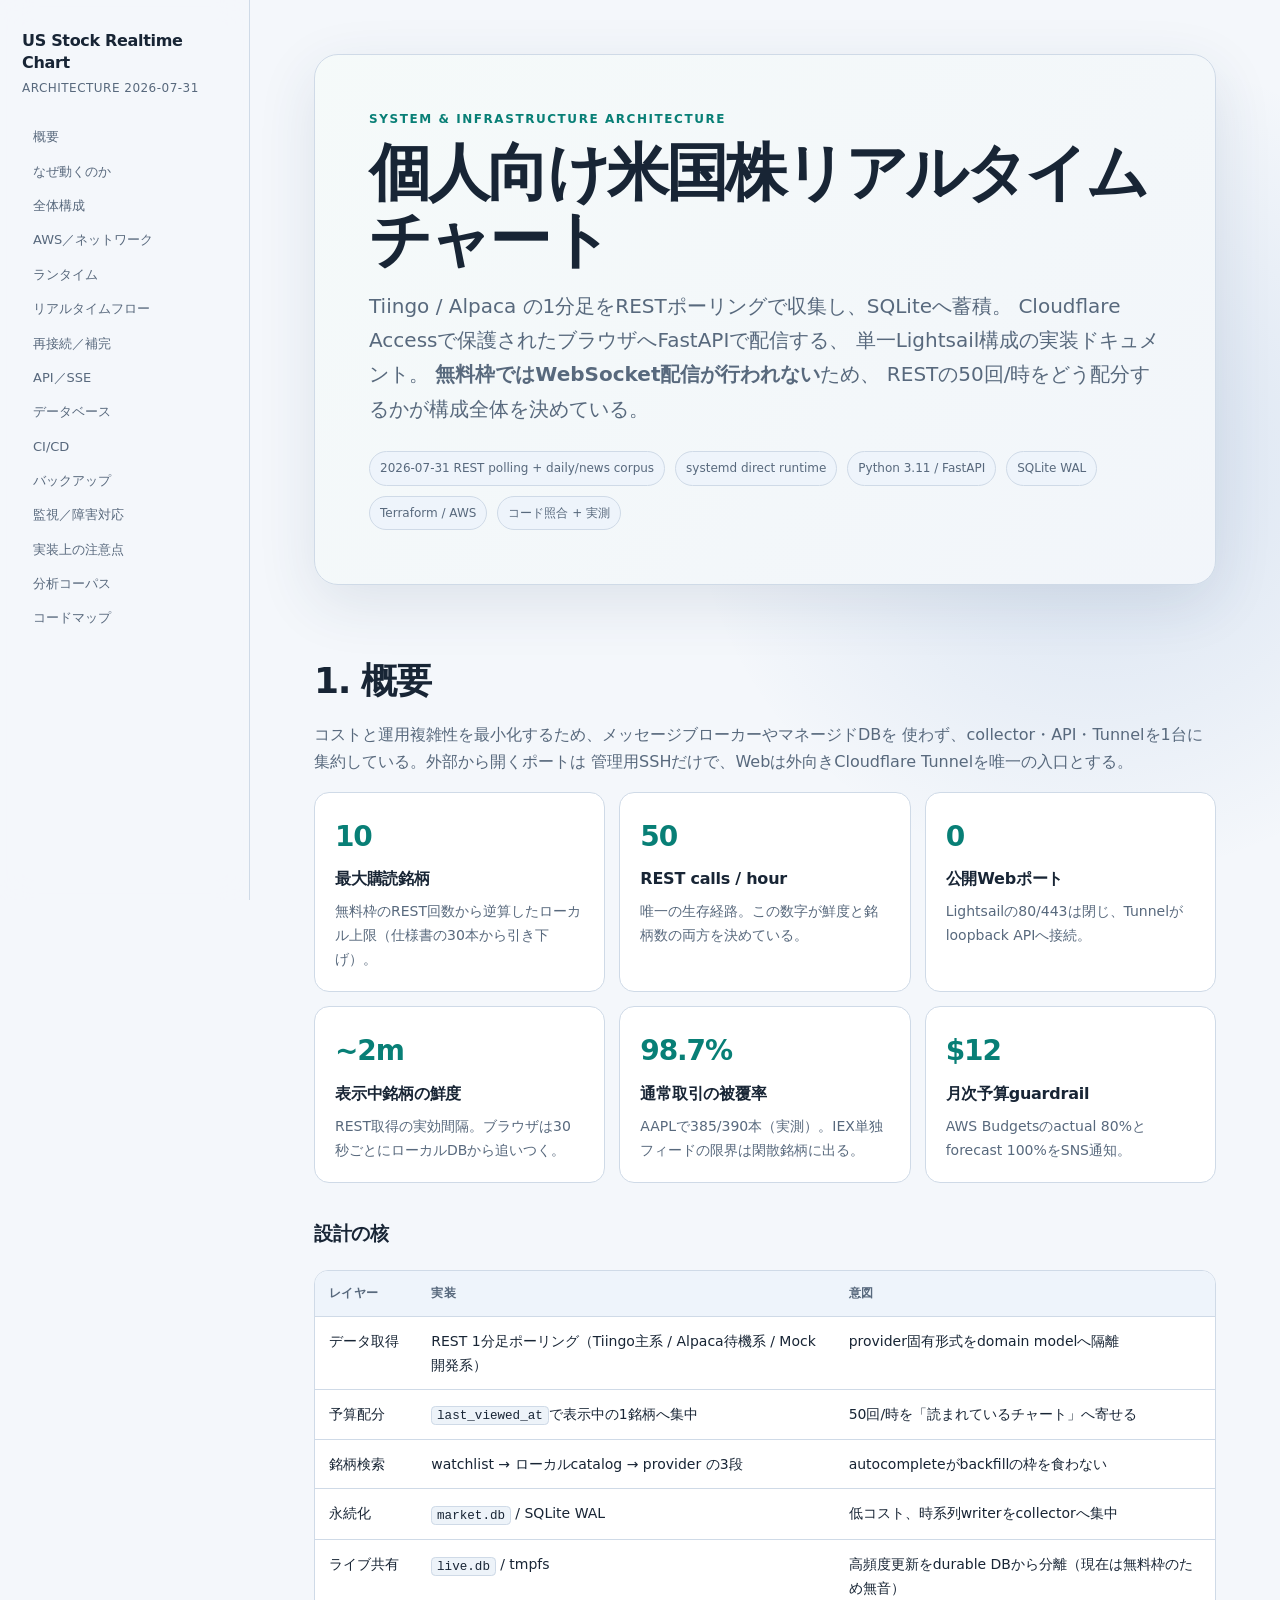
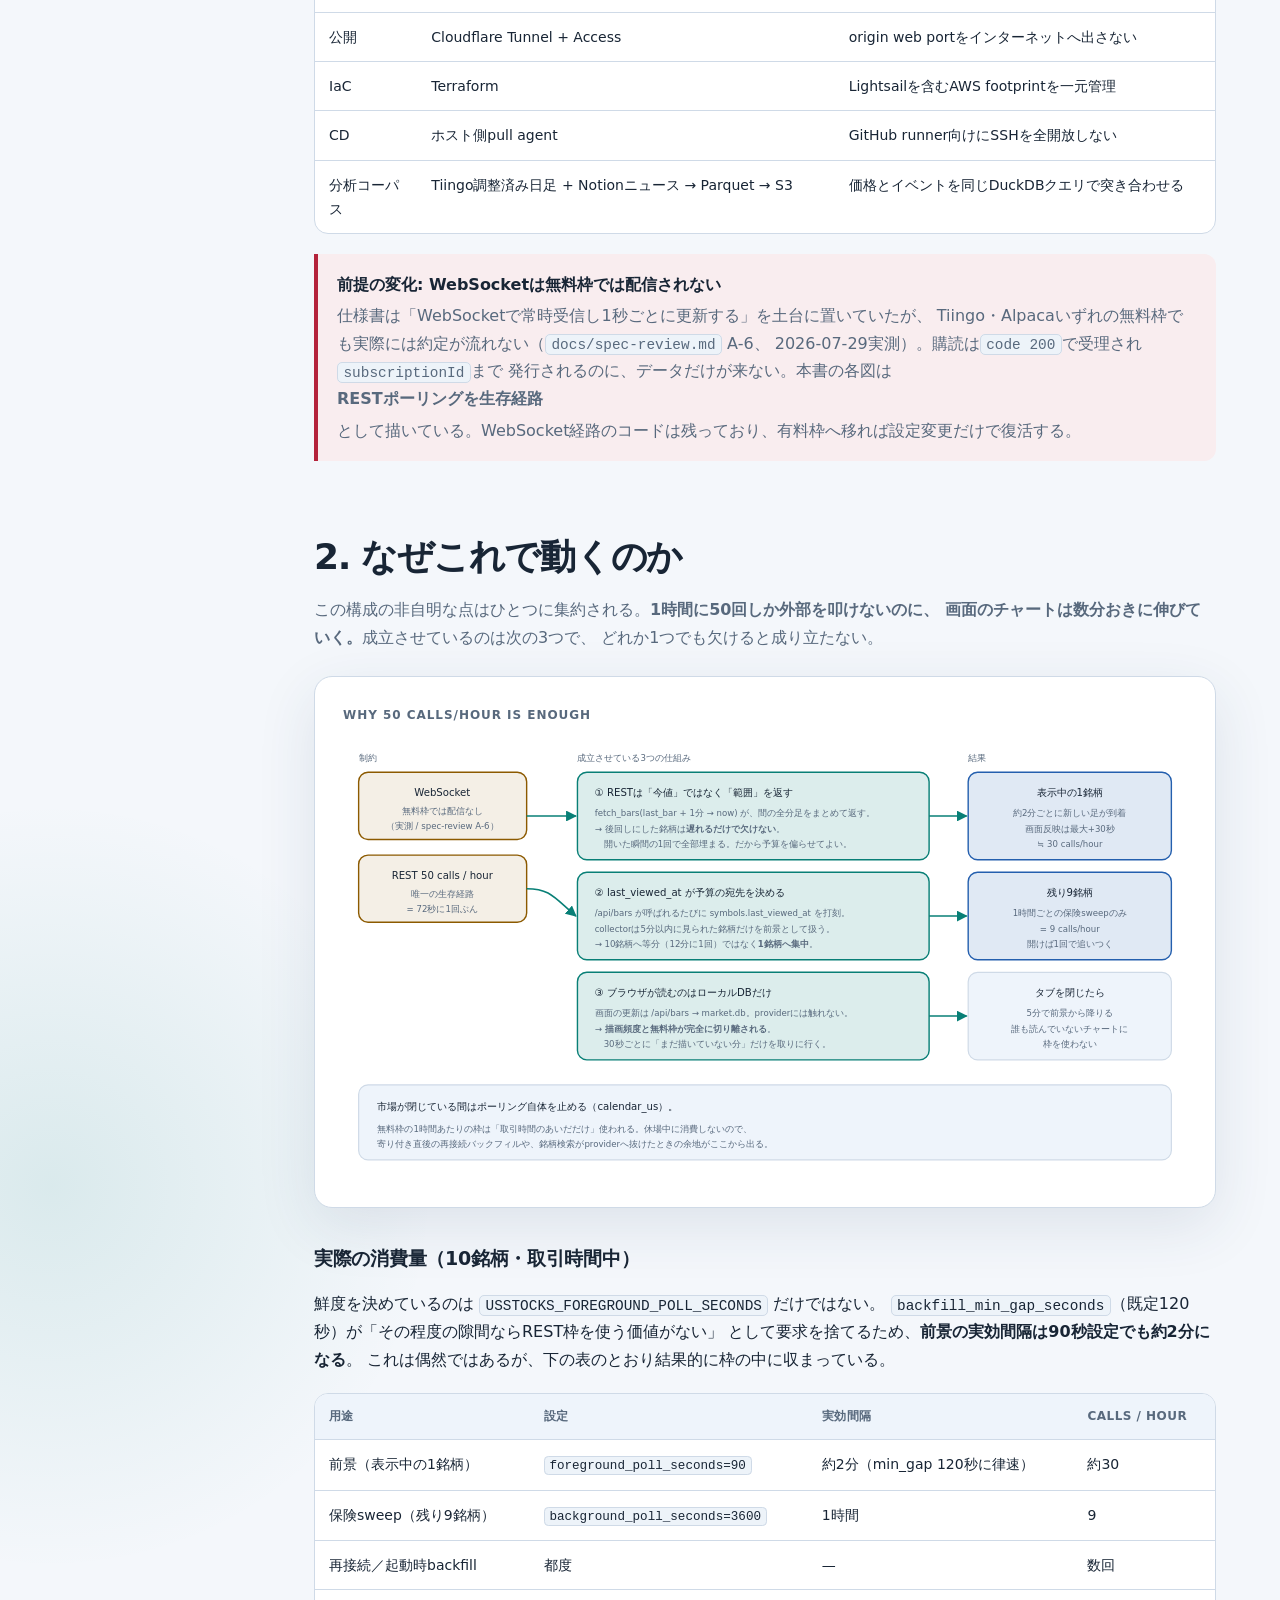
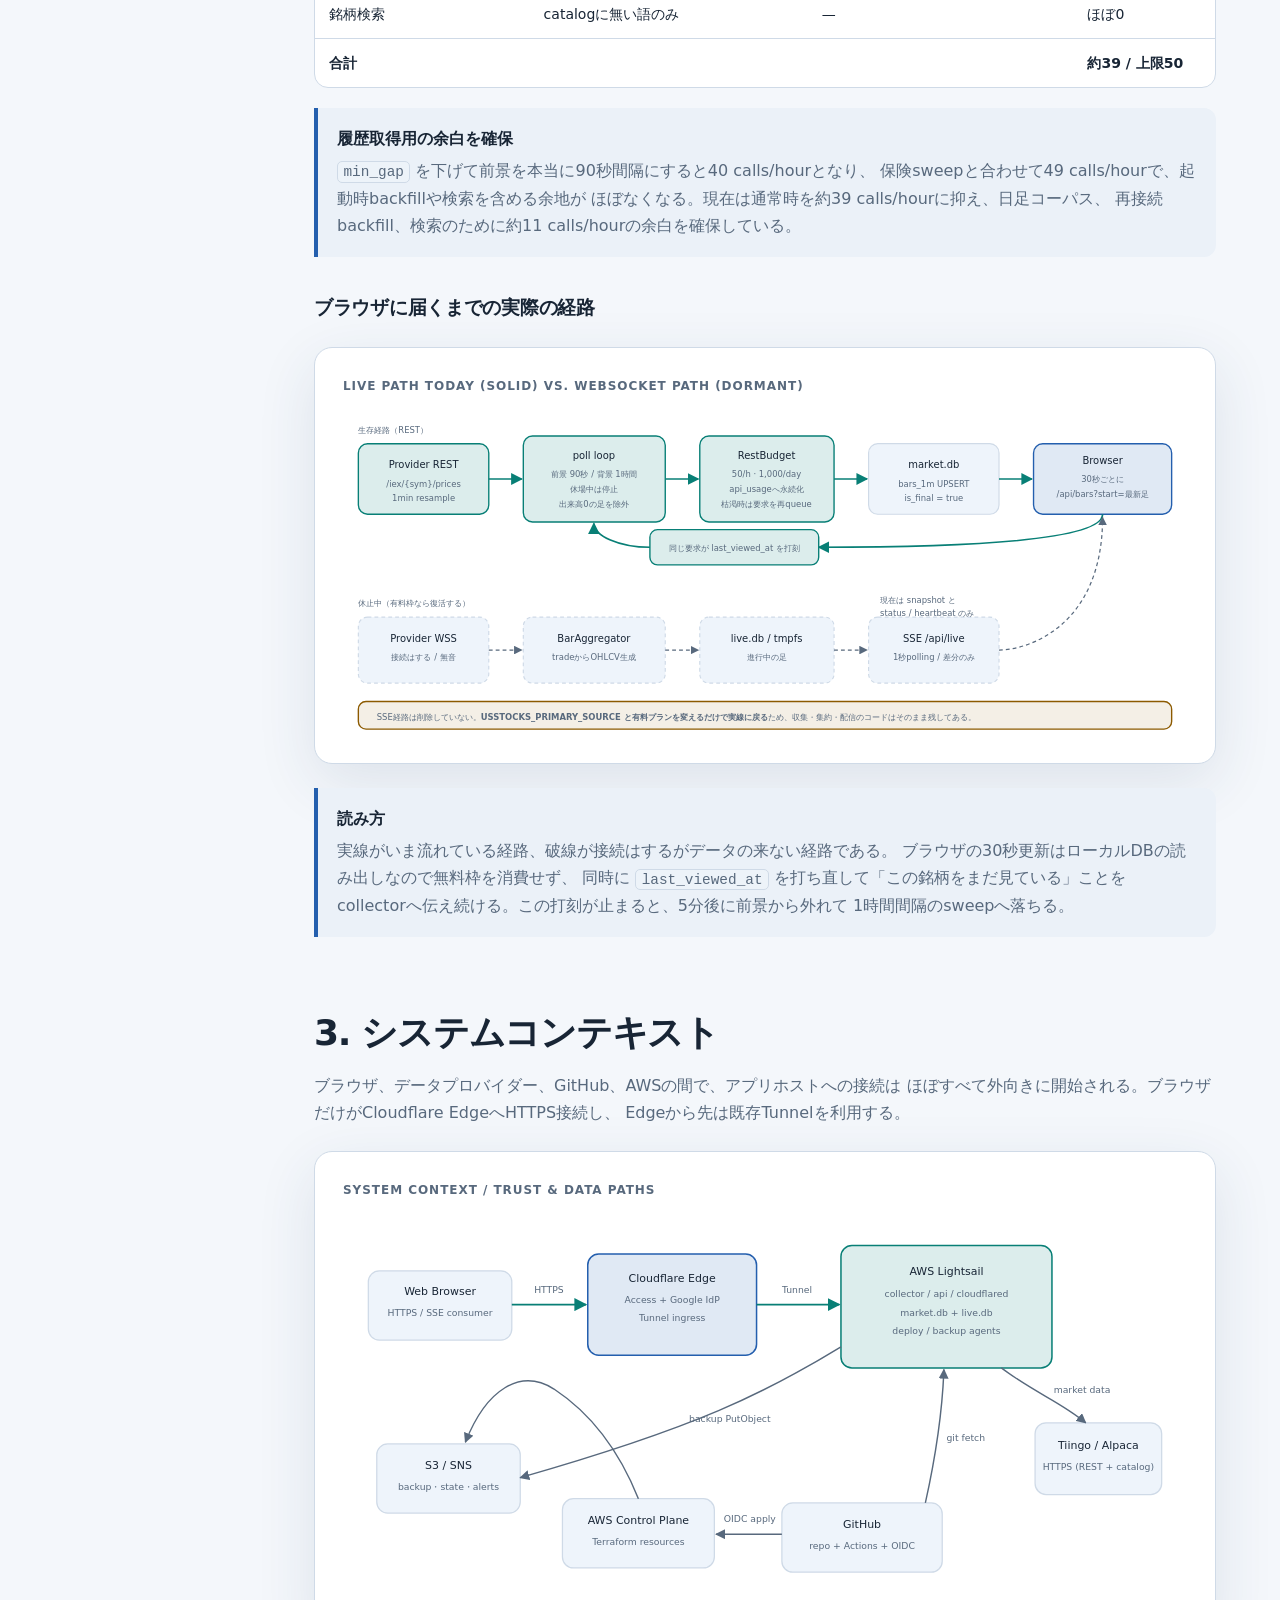
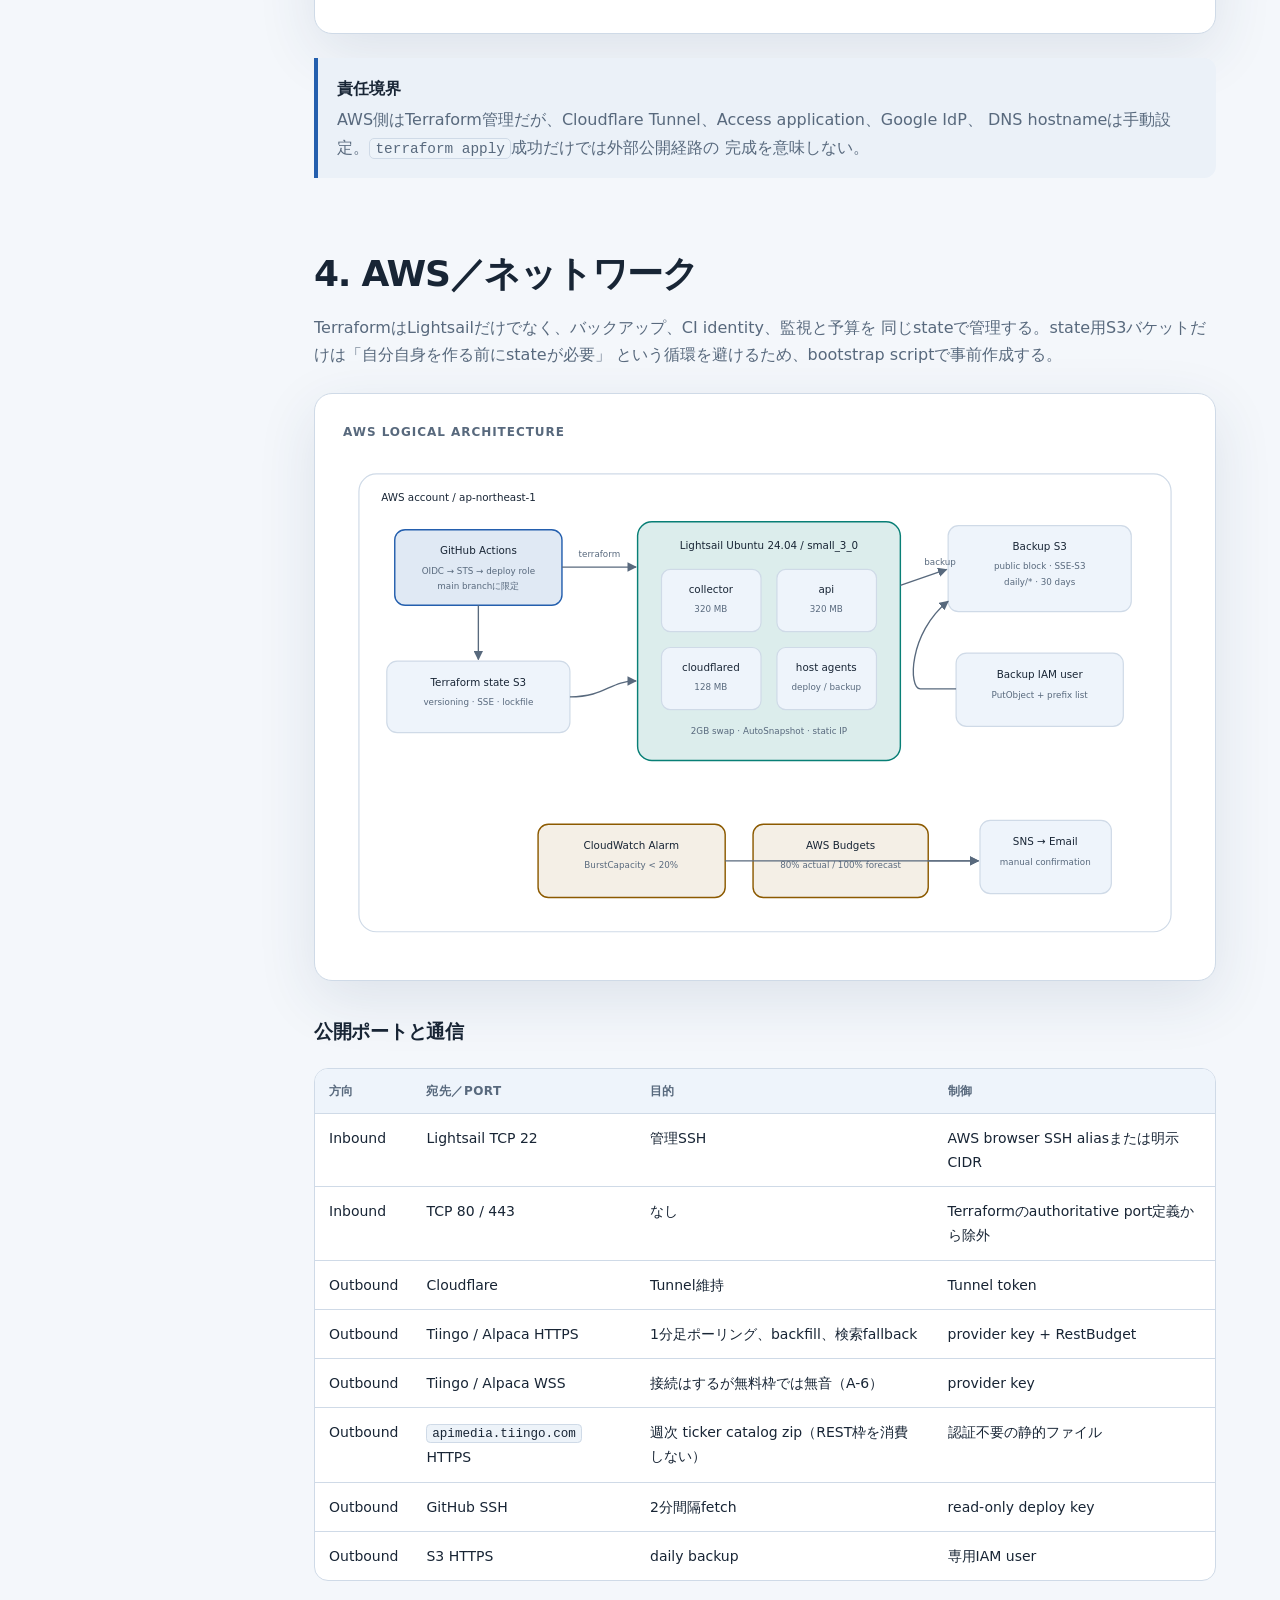
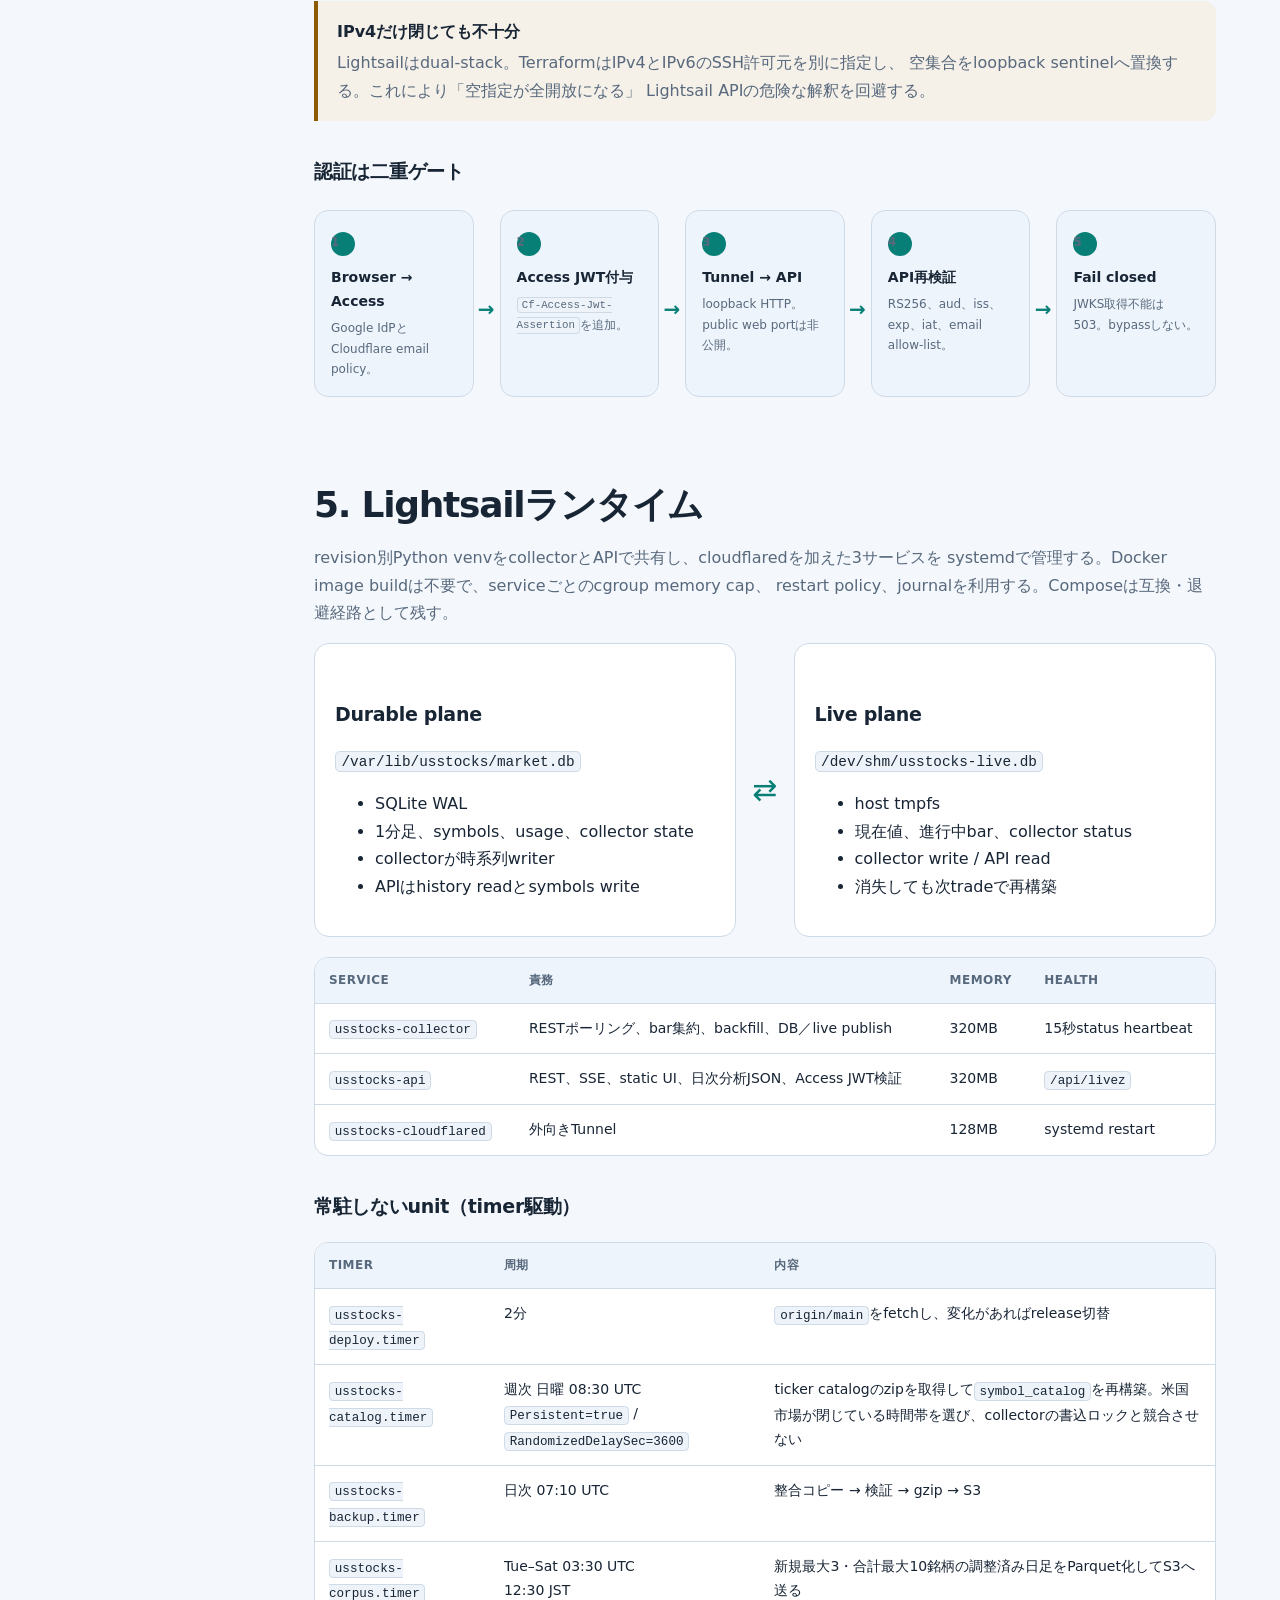
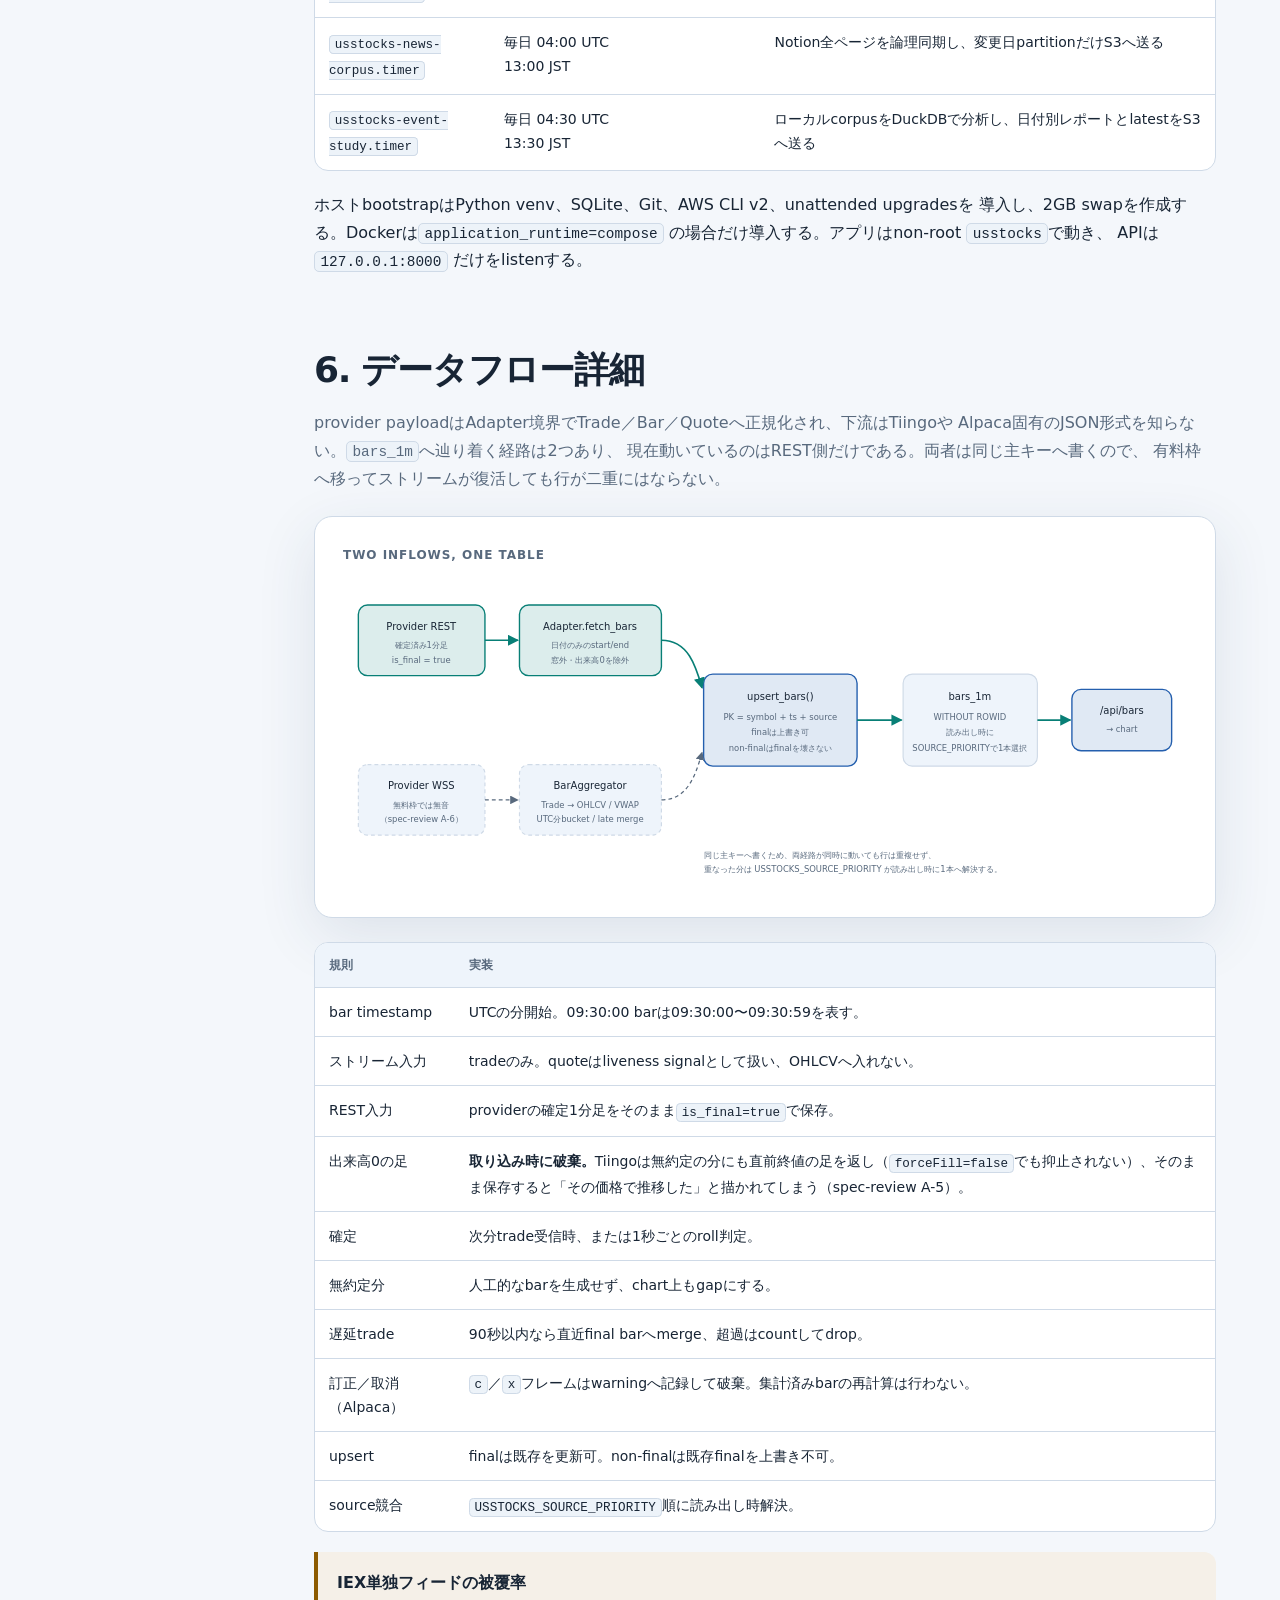
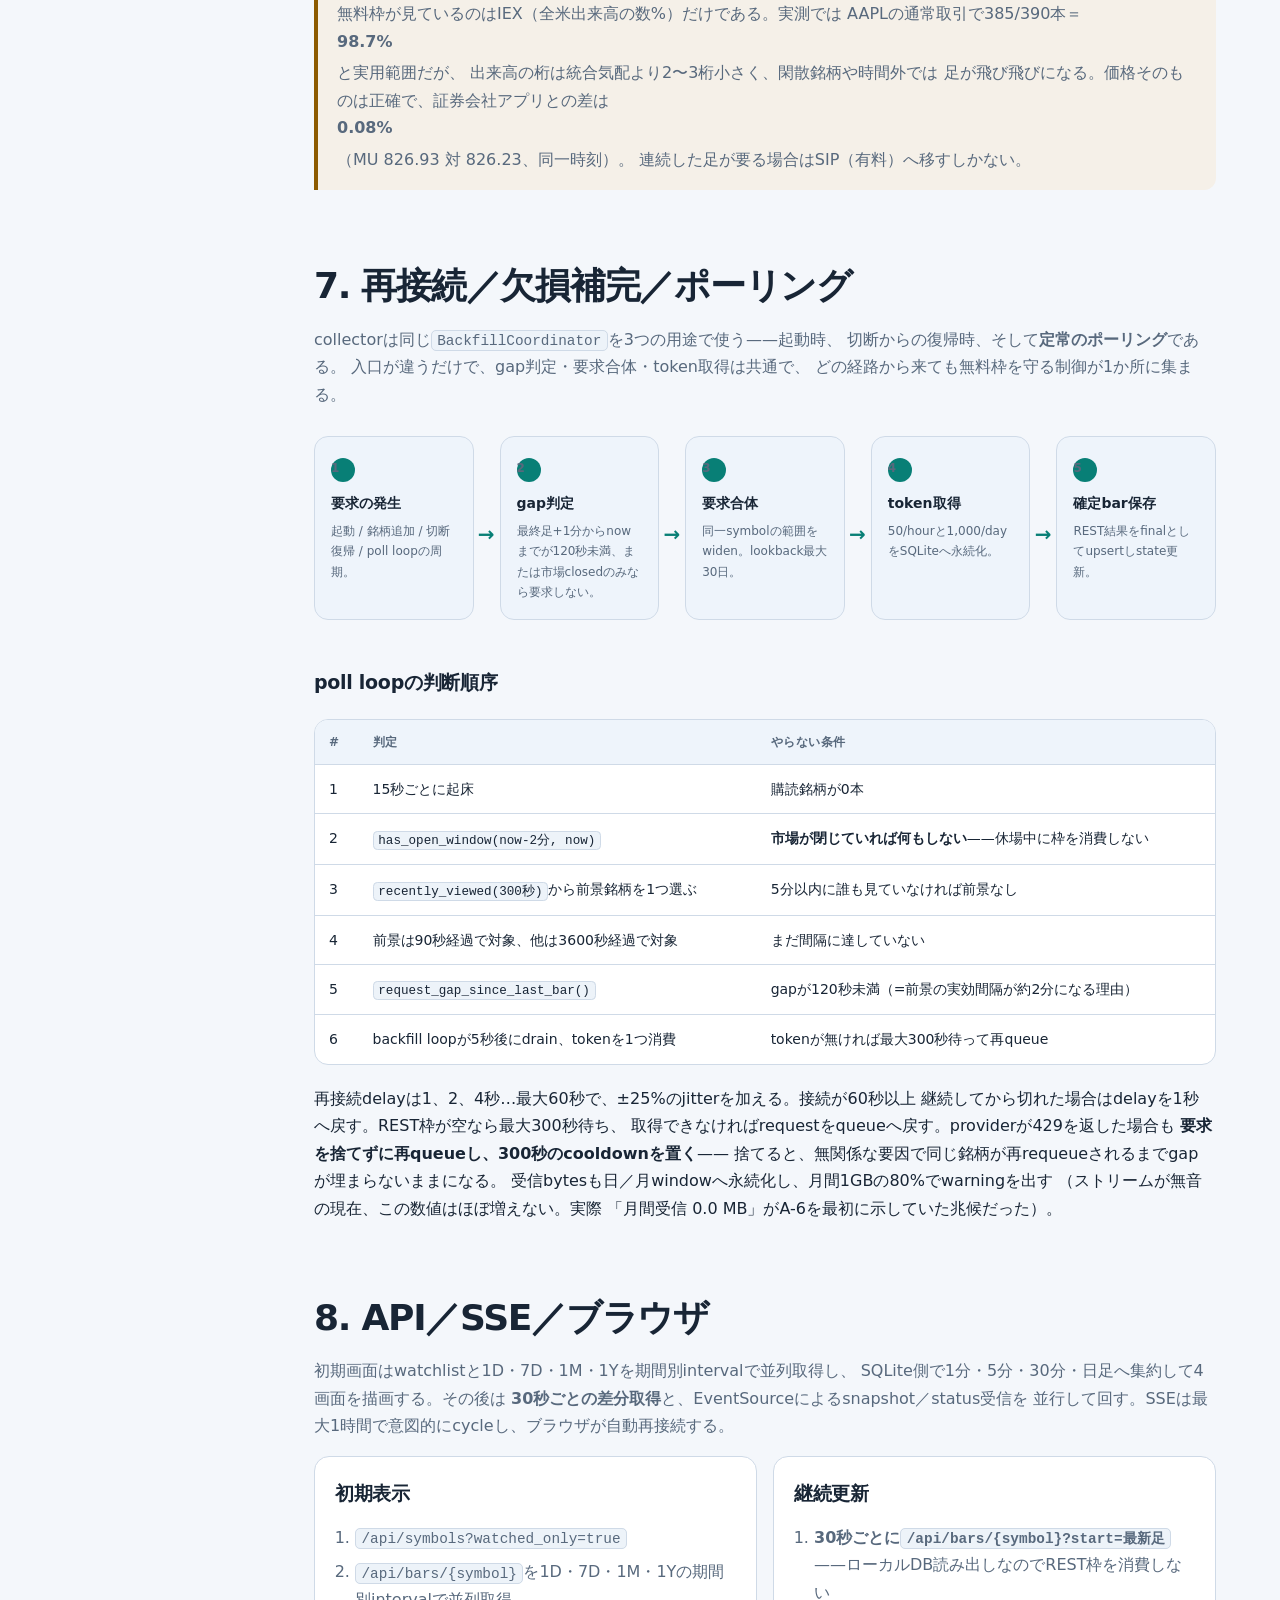
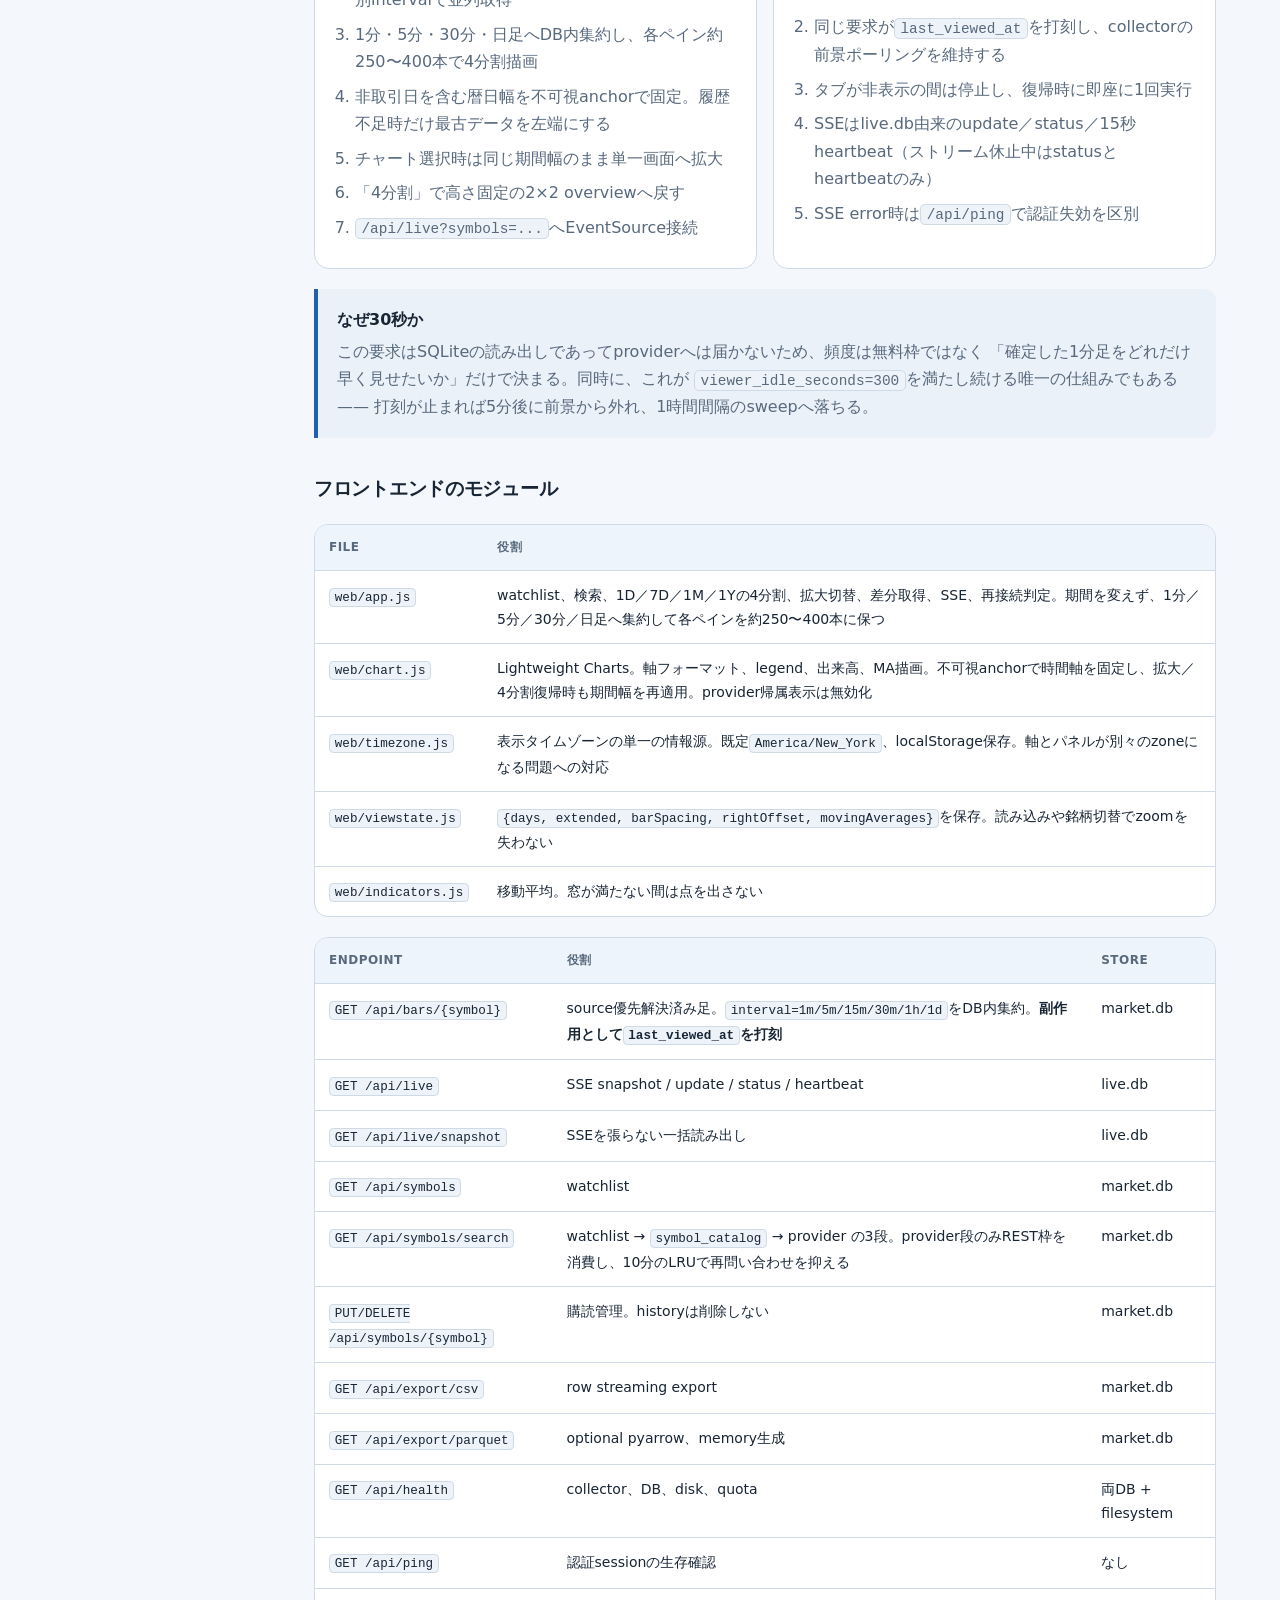
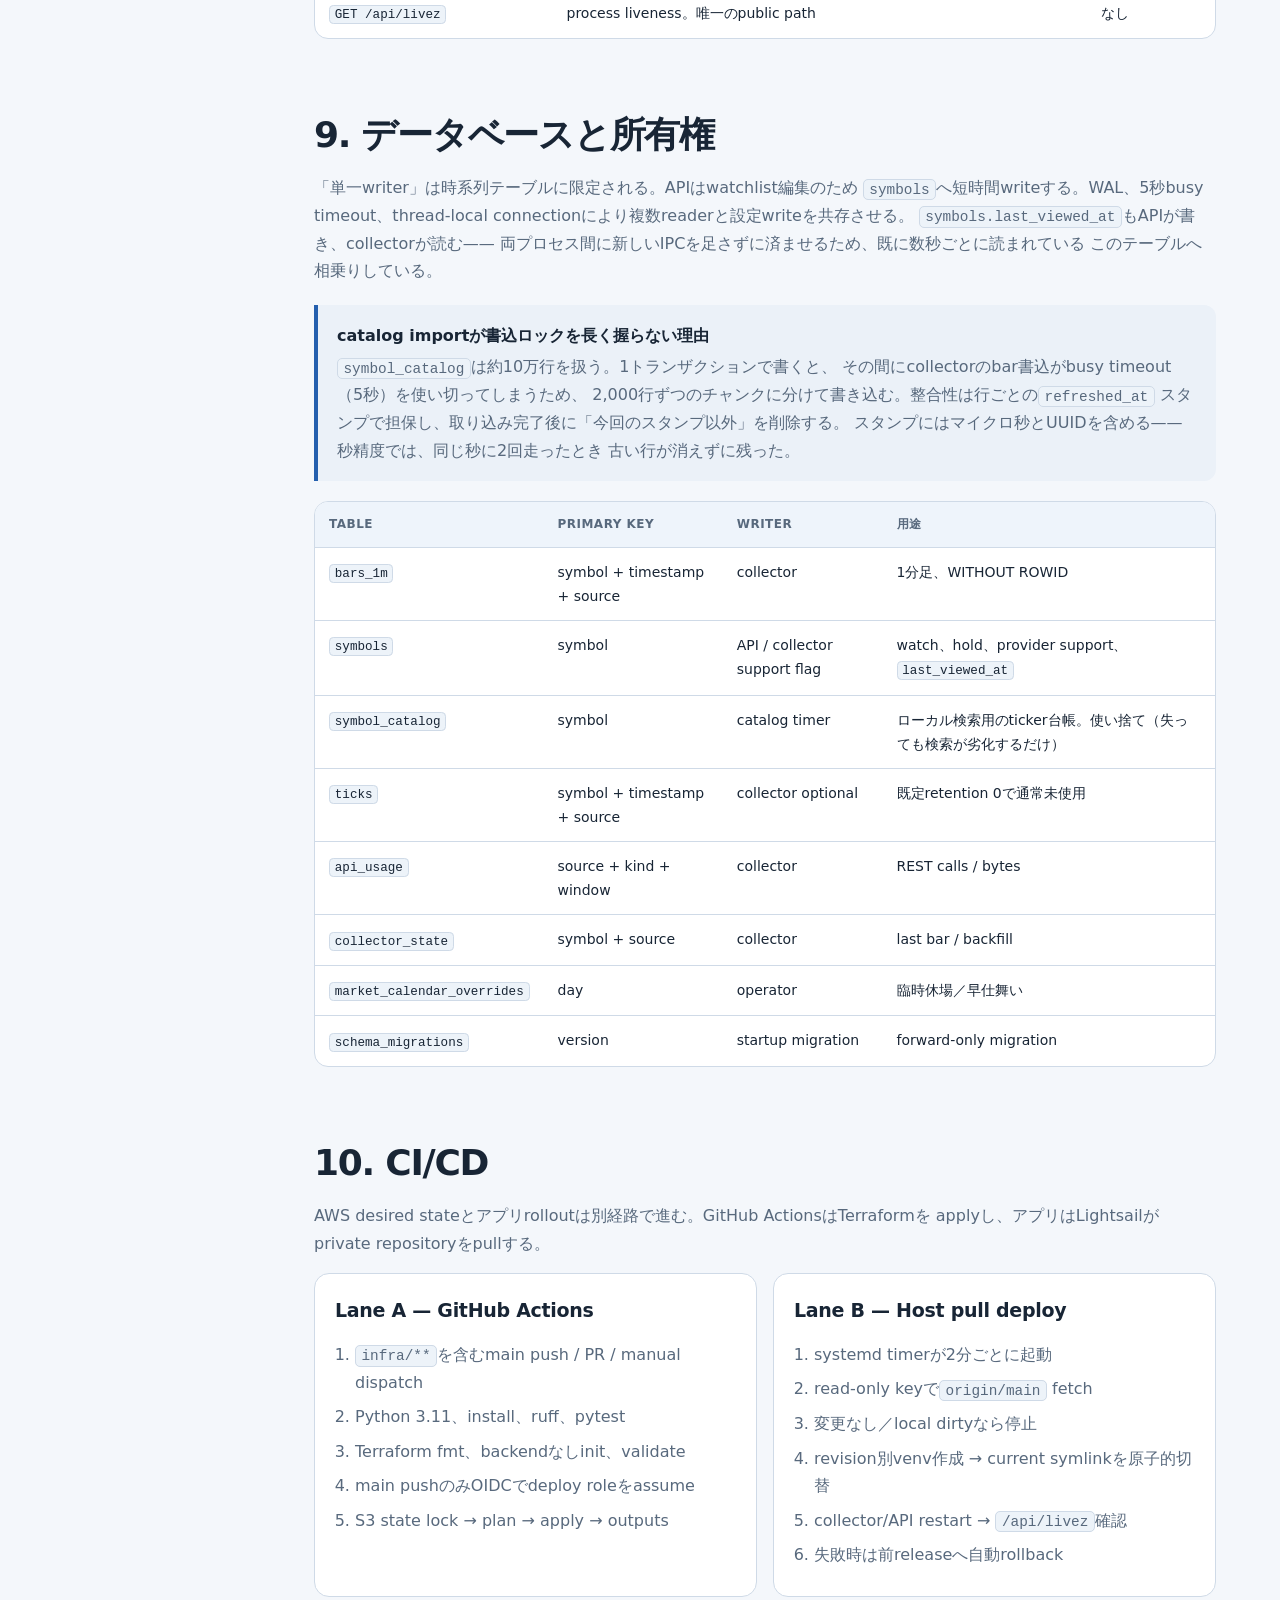
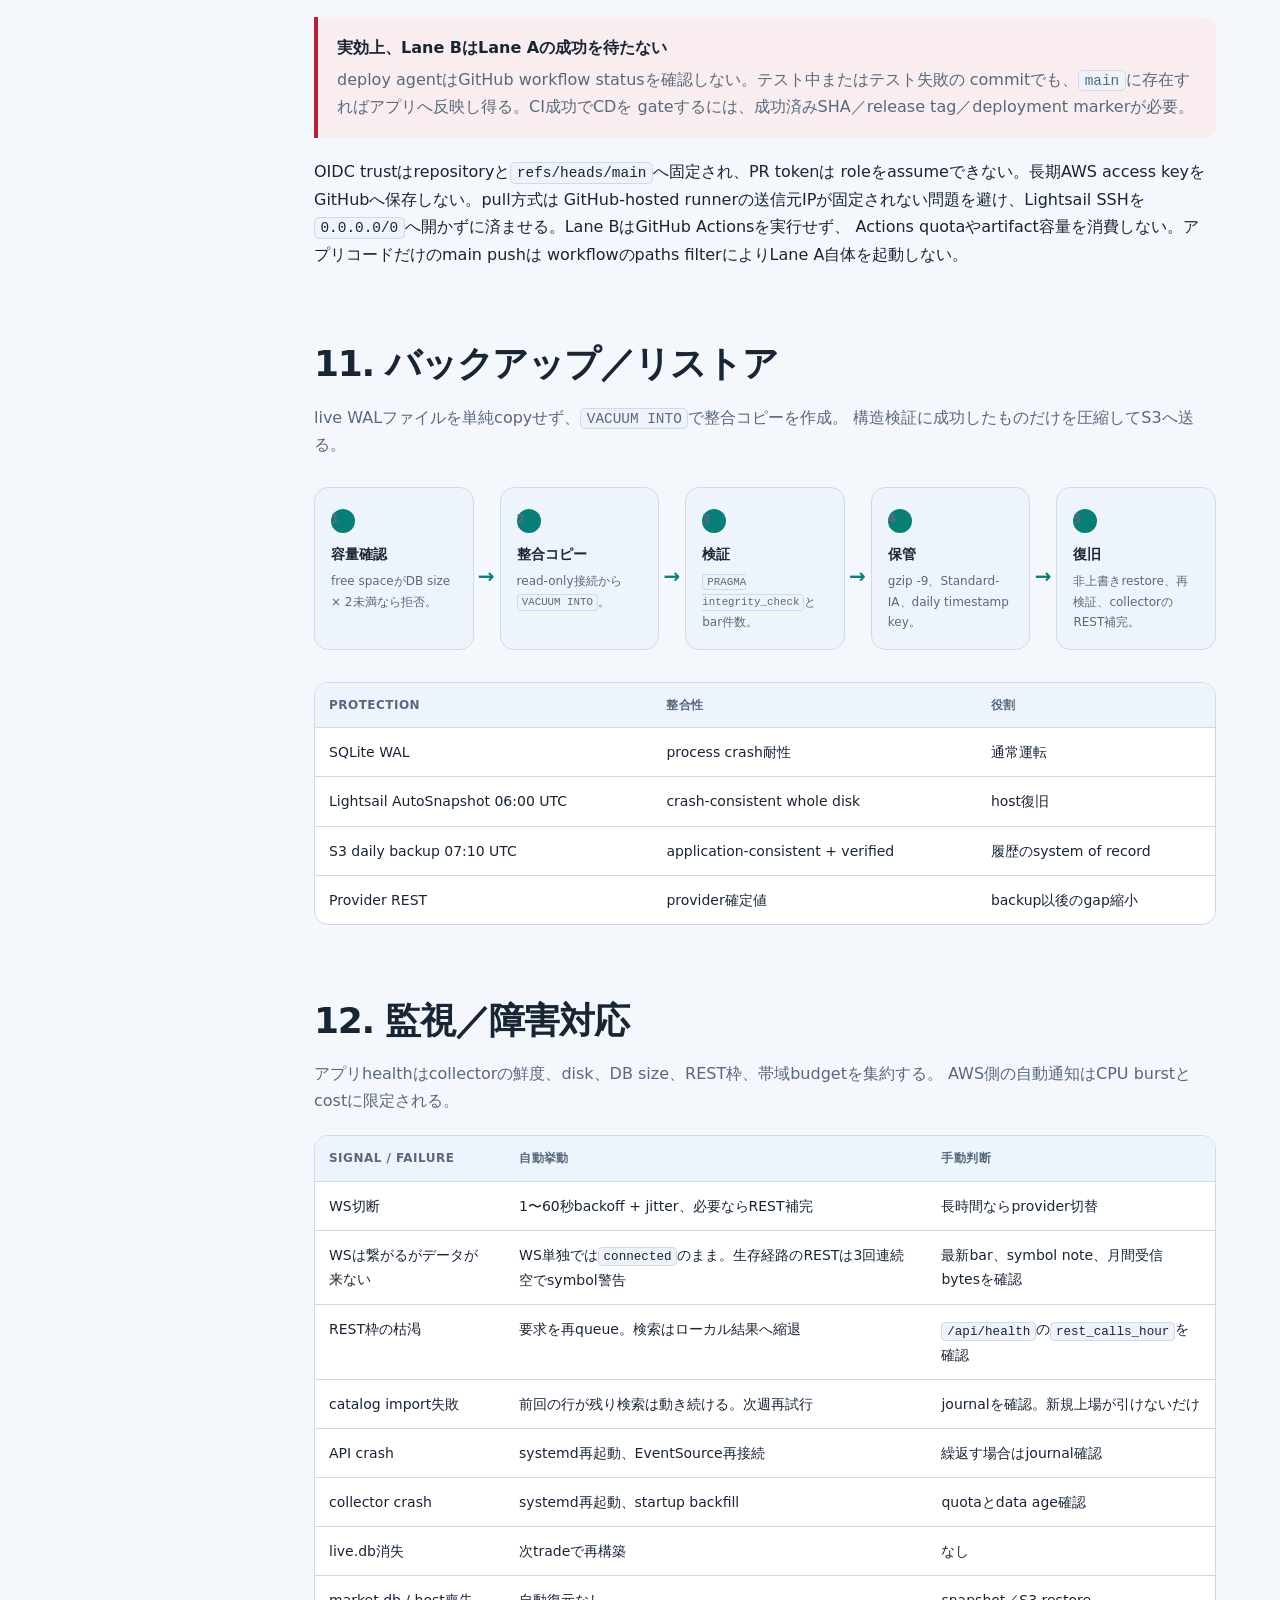
==== commit e35c0997: "Add return surface and adaptive chart intervals [skip ci]" ====
--- a/docs/system-architecture.html
+++ b/docs/system-architecture.html
@@ -1162,8 +1162,8 @@
       <section id="api">
         <h2>8. API／SSE／ブラウザ</h2>
         <p class="section-intro">
-          初期画面はwatchlistと最新側の1年historyをRESTで1回取得し、同じ応答から
-          1D・7D・1M・1Yの4画面を描画する。その後は
+          初期画面はwatchlistと1D・7D・1M・1Yを期間別intervalで並列取得し、
+          SQLite側で1分・5分・30分・日足へ集約して4画面を描画する。その後は
           <strong>30秒ごとの差分取得</strong>と、EventSourceによるsnapshot／status受信を
           並行して回す。SSEは最大1時間で意図的にcycleし、ブラウザが自動再接続する。
         </p>
@@ -1172,8 +1172,8 @@
             <h3>初期表示</h3>
             <ol>
               <li><code>/api/symbols?watched_only=true</code></li>
-              <li><code>/api/bars/{symbol}?days=365</code>を<strong>1回だけ</strong>取得</li>
-              <li>最新側の最大20,000 barsを、最新足を右端に1D・7D・1M・1Yへ分配して4分割描画</li>
+              <li><code>/api/bars/{symbol}</code>を1D・7D・1M・1Yの期間別intervalで並列取得</li>
+              <li>1分・5分・30分・日足へDB内集約し、各ペイン約250〜400本で4分割描画</li>
               <li>非取引日を含む暦日幅を不可視anchorで固定。履歴不足時だけ最古データを左端にする</li>
               <li>チャート選択時は同じ期間幅のまま単一画面へ拡大</li>
               <li>「4分割」で高さ固定の2×2 overviewへ戻す</li>
@@ -1207,7 +1207,7 @@
           <table>
             <thead><tr><th>File</th><th>役割</th></tr></thead>
             <tbody>
-              <tr><td><code>web/app.js</code></td><td>watchlist、検索、1D／7D／1M／1Yの4分割、拡大切替、差分取得、SSE、再接続判定。最新足を右端に各暦日幅を計算し、履歴不足時は最古データを左端にする</td></tr>
+              <tr><td><code>web/app.js</code></td><td>watchlist、検索、1D／7D／1M／1Yの4分割、拡大切替、差分取得、SSE、再接続判定。期間を変えず、1分／5分／30分／日足へ集約して各ペインを約250〜400本に保つ</td></tr>
               <tr><td><code>web/chart.js</code></td><td>Lightweight Charts。軸フォーマット、legend、出来高、MA描画。不可視anchorで時間軸を固定し、拡大／4分割復帰時も期間幅を再適用。provider帰属表示は無効化</td></tr>
               <tr><td><code>web/timezone.js</code></td><td>表示タイムゾーンの単一の情報源。既定<code>America/New_York</code>、localStorage保存。軸とパネルが別々のzoneになる問題への対応</td></tr>
               <tr><td><code>web/viewstate.js</code></td><td><code>{days, extended, barSpacing, rightOffset, movingAverages}</code>を保存。読み込みや銘柄切替でzoomを失わない</td></tr>
@@ -1220,7 +1220,7 @@
           <table>
             <thead><tr><th>Endpoint</th><th>役割</th><th>Store</th></tr></thead>
             <tbody>
-              <tr><td><code>GET /api/bars/{symbol}</code></td><td>source優先解決済み1分足。<strong>副作用として<code>last_viewed_at</code>を打刻</strong></td><td>market.db</td></tr>
+              <tr><td><code>GET /api/bars/{symbol}</code></td><td>source優先解決済み足。<code>interval=1m/5m/15m/30m/1h/1d</code>をDB内集約。<strong>副作用として<code>last_viewed_at</code>を打刻</strong></td><td>market.db</td></tr>
               <tr><td><code>GET /api/live</code></td><td>SSE snapshot / update / status / heartbeat</td><td>live.db</td></tr>
               <tr><td><code>GET /api/live/snapshot</code></td><td>SSEを張らない一括読み出し</td><td>live.db</td></tr>
               <tr><td><code>GET /api/symbols</code></td><td>watchlist</td><td>market.db</td></tr>
@@ -1589,6 +1589,8 @@
             上昇率・peer差平均を表示し、URL queryから別銘柄も選べる。
             同規模変動後1〜20取引日の上昇率を連続曲線で先に見せ、平均期待リターン最大の
             期間と、期間重複・ばらつきを補正した80%片側下限最大の保守候補を併記する。
+            さらに初日変動率10分位×1〜20取引日の期待リターン面をヒートマップにし、
+            売却候補Sと期待安値の買い待ち候補Bを重ねる。
             続いて選択した反応日の
             銘柄return・同業平均・差分、全ニュース反応日の期間別分布、反応日の
             1日return時系列を続ける。全数値表は検算用に残し、記事別の長い明細は
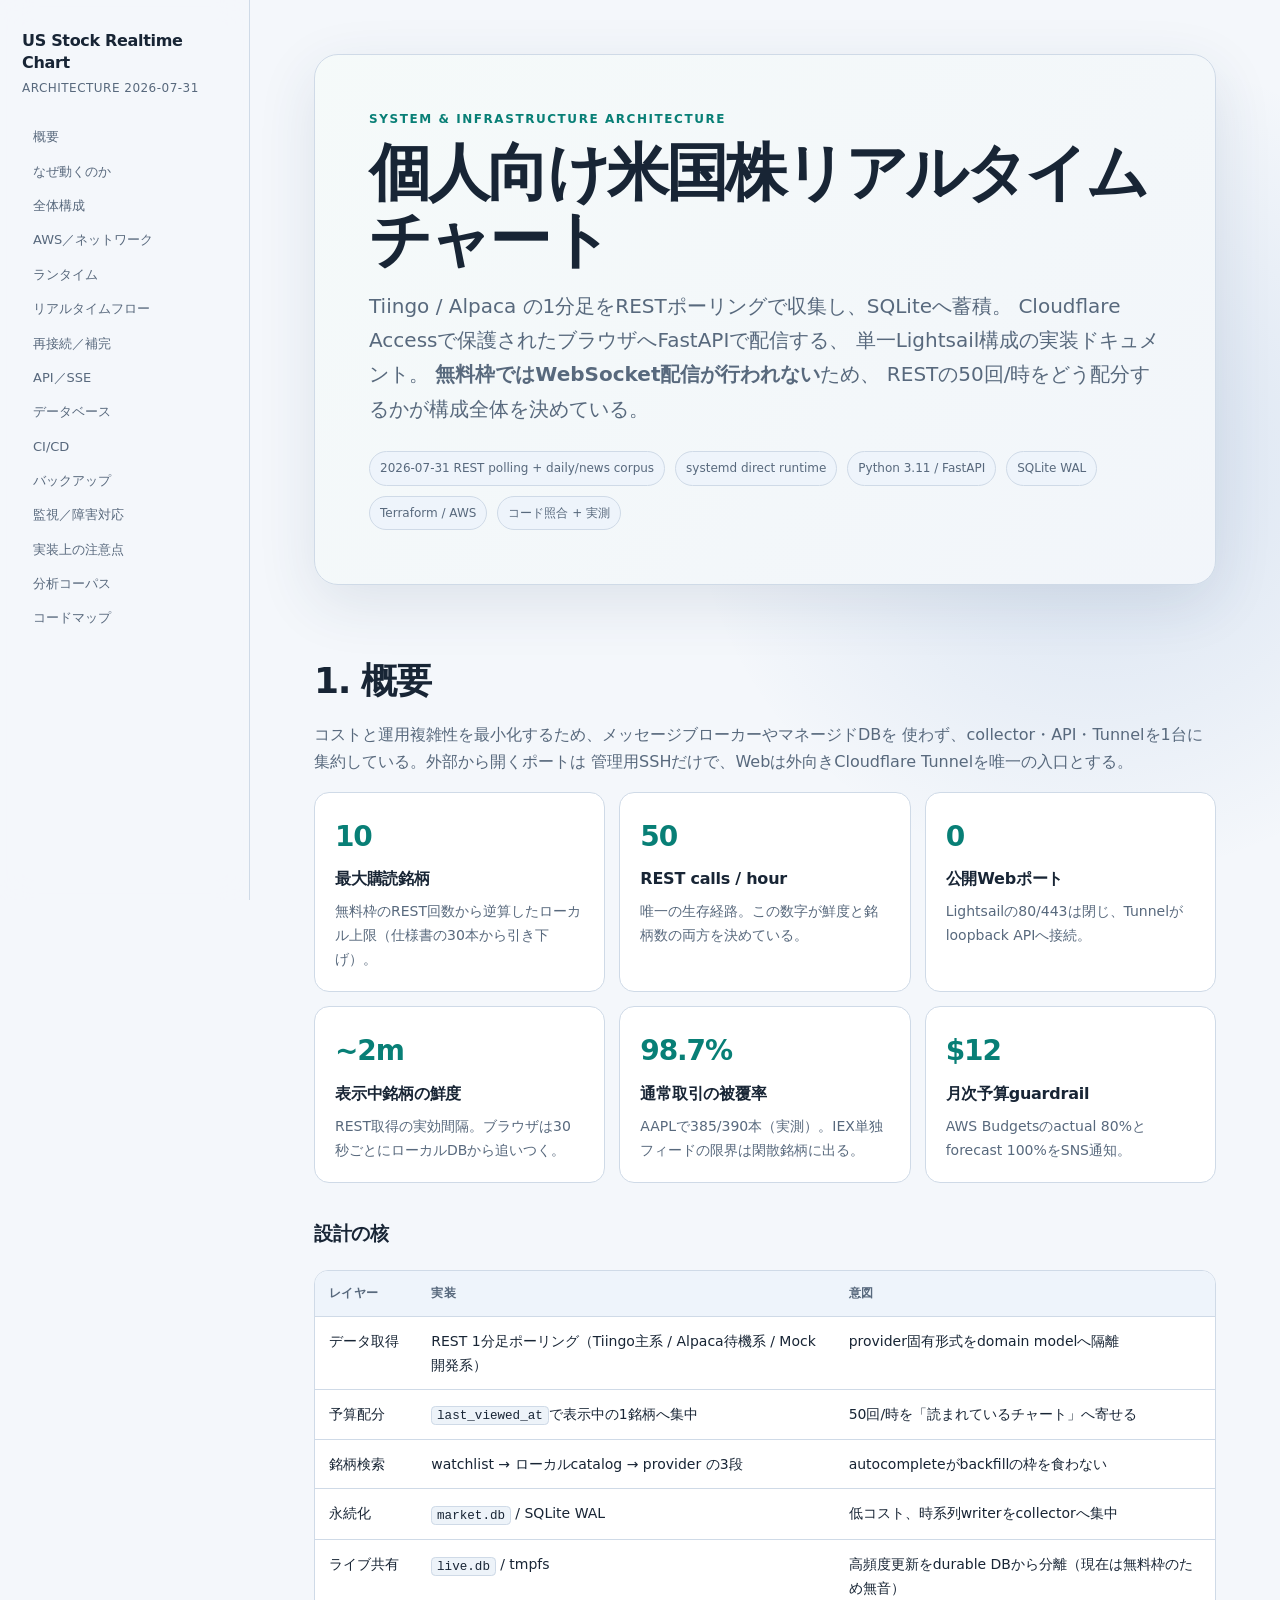
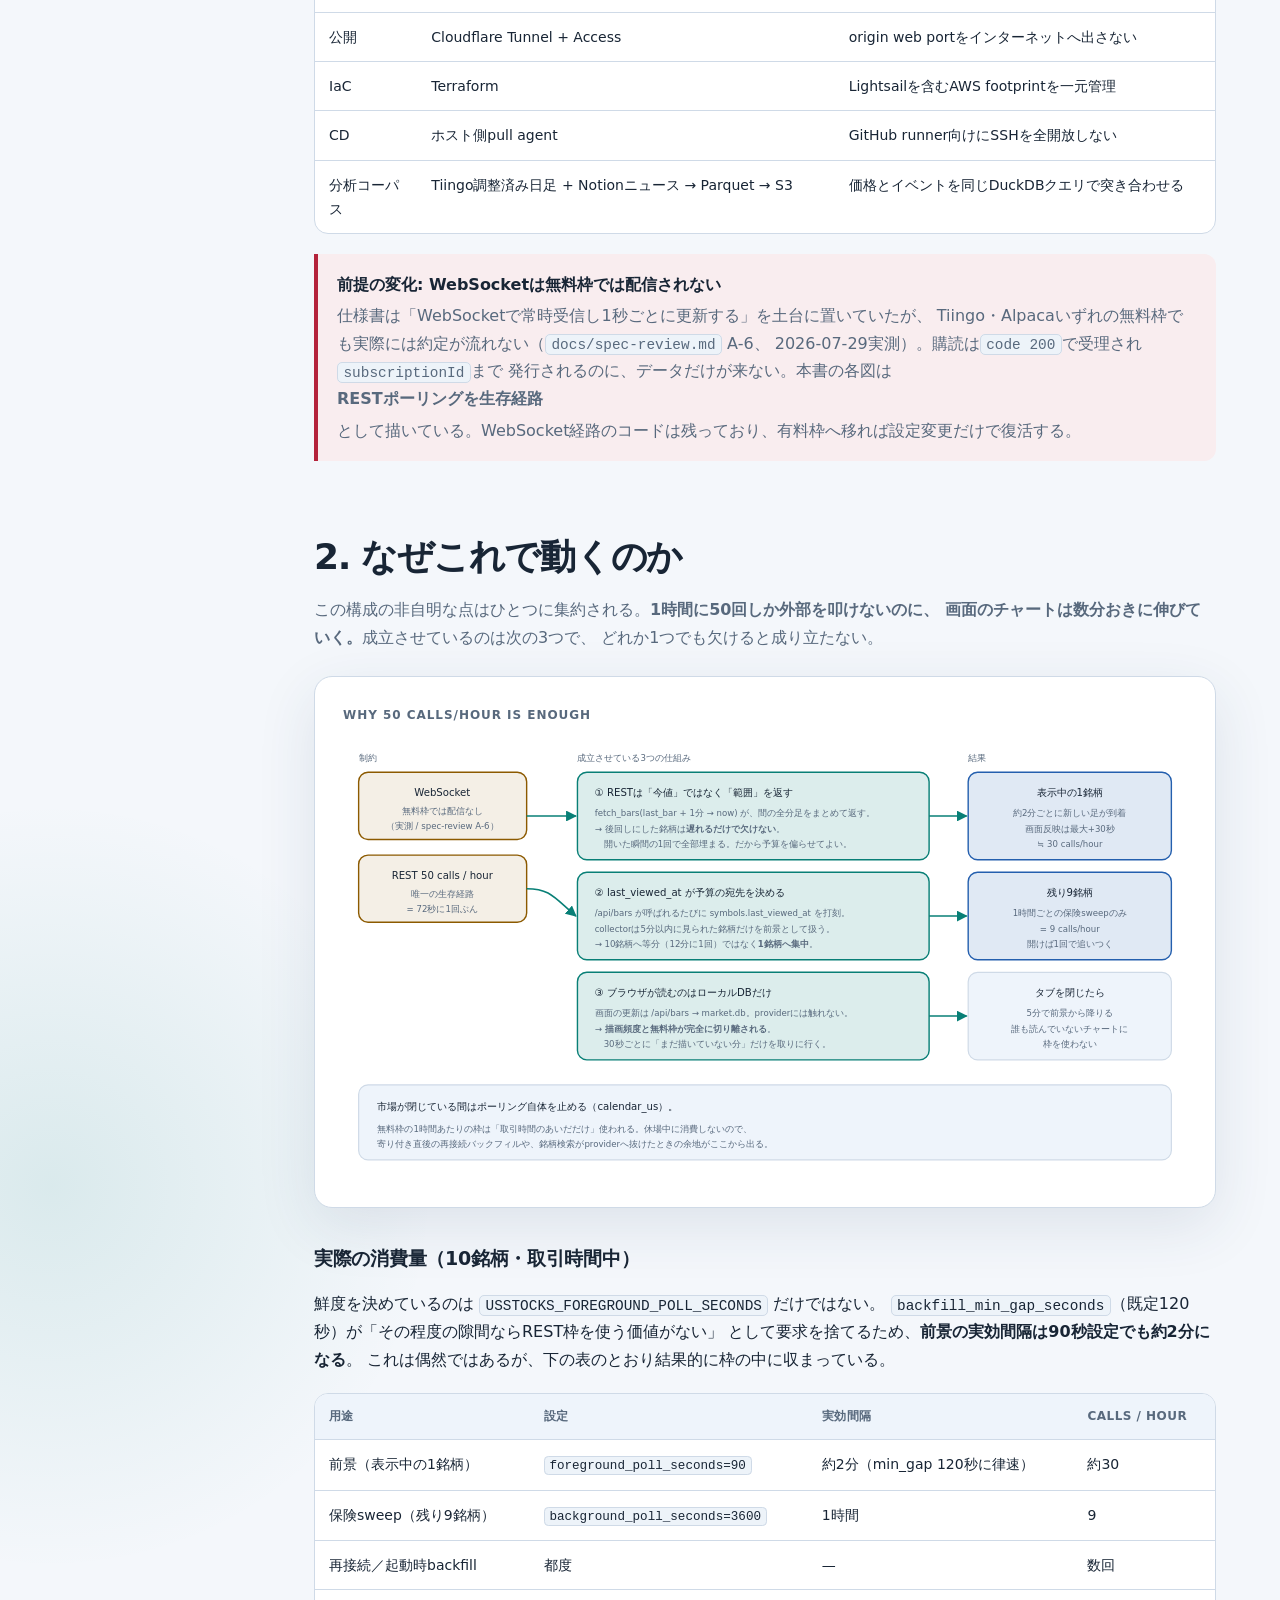
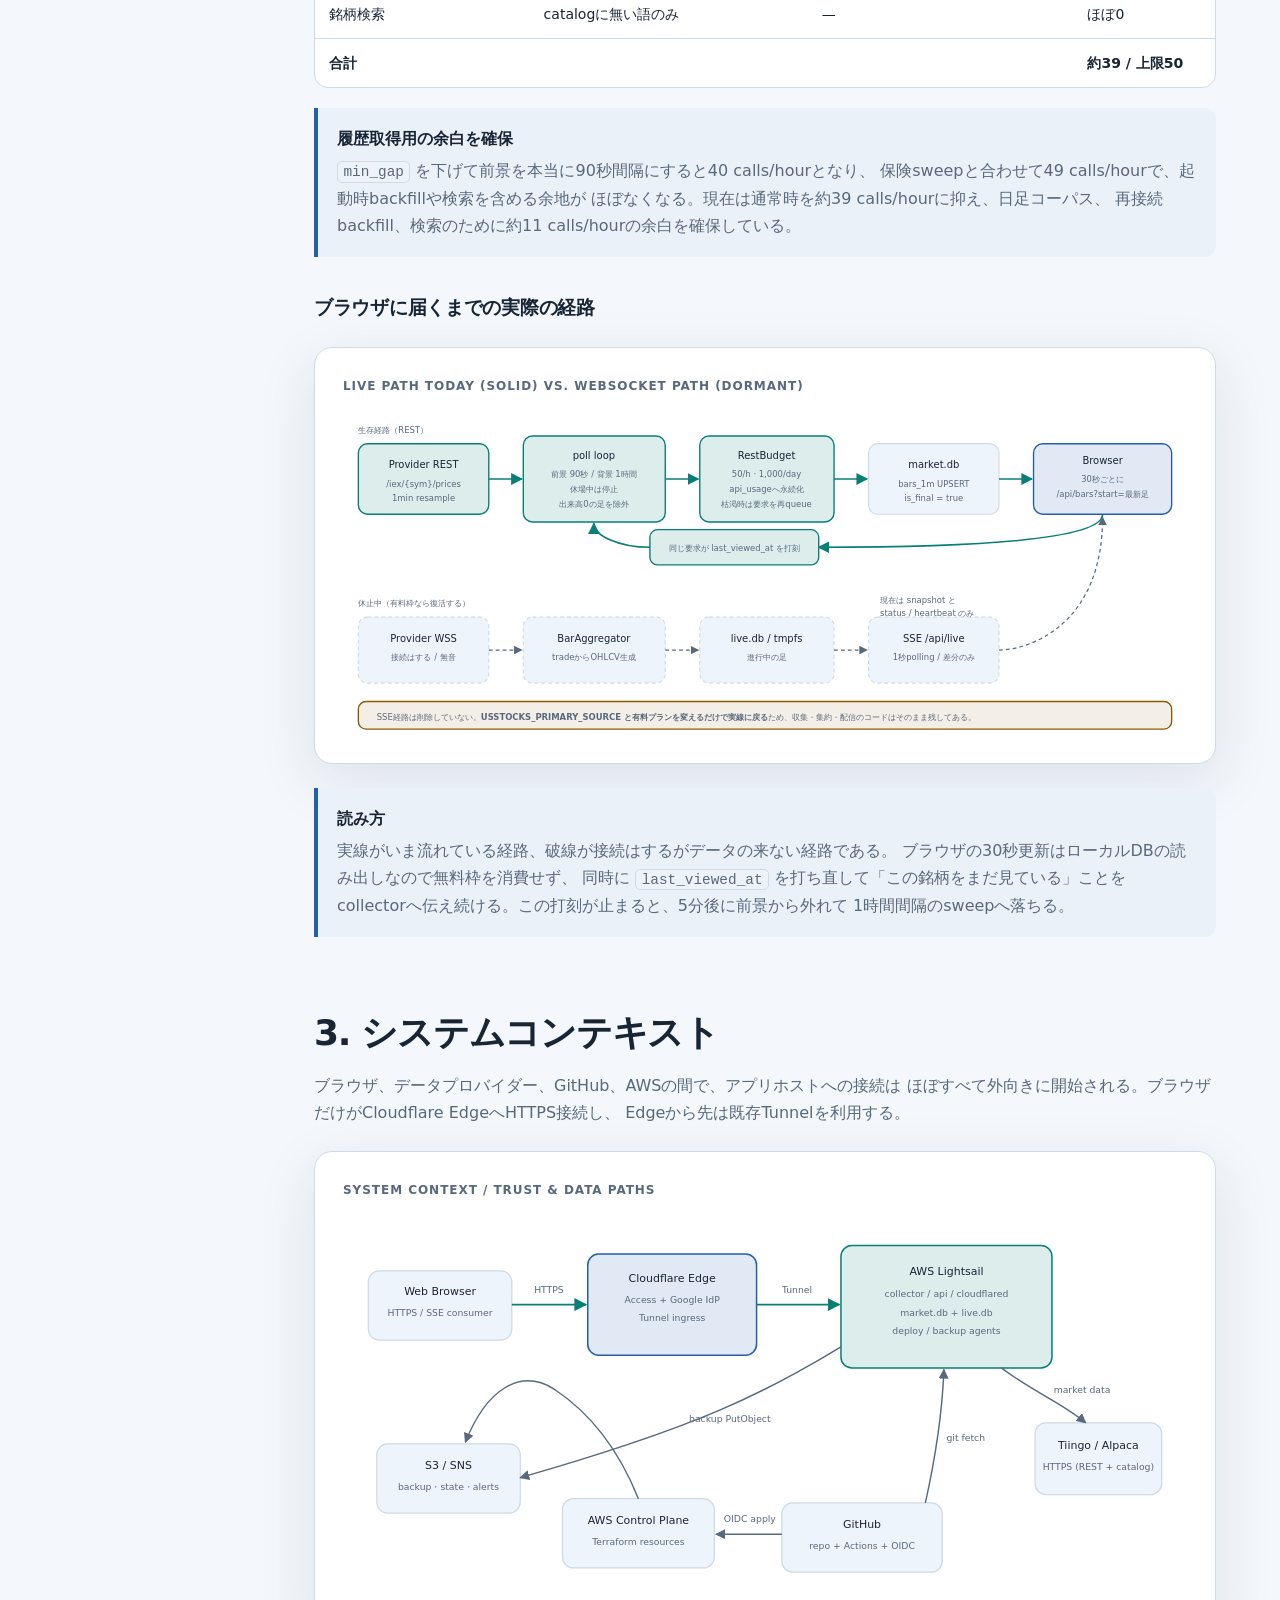
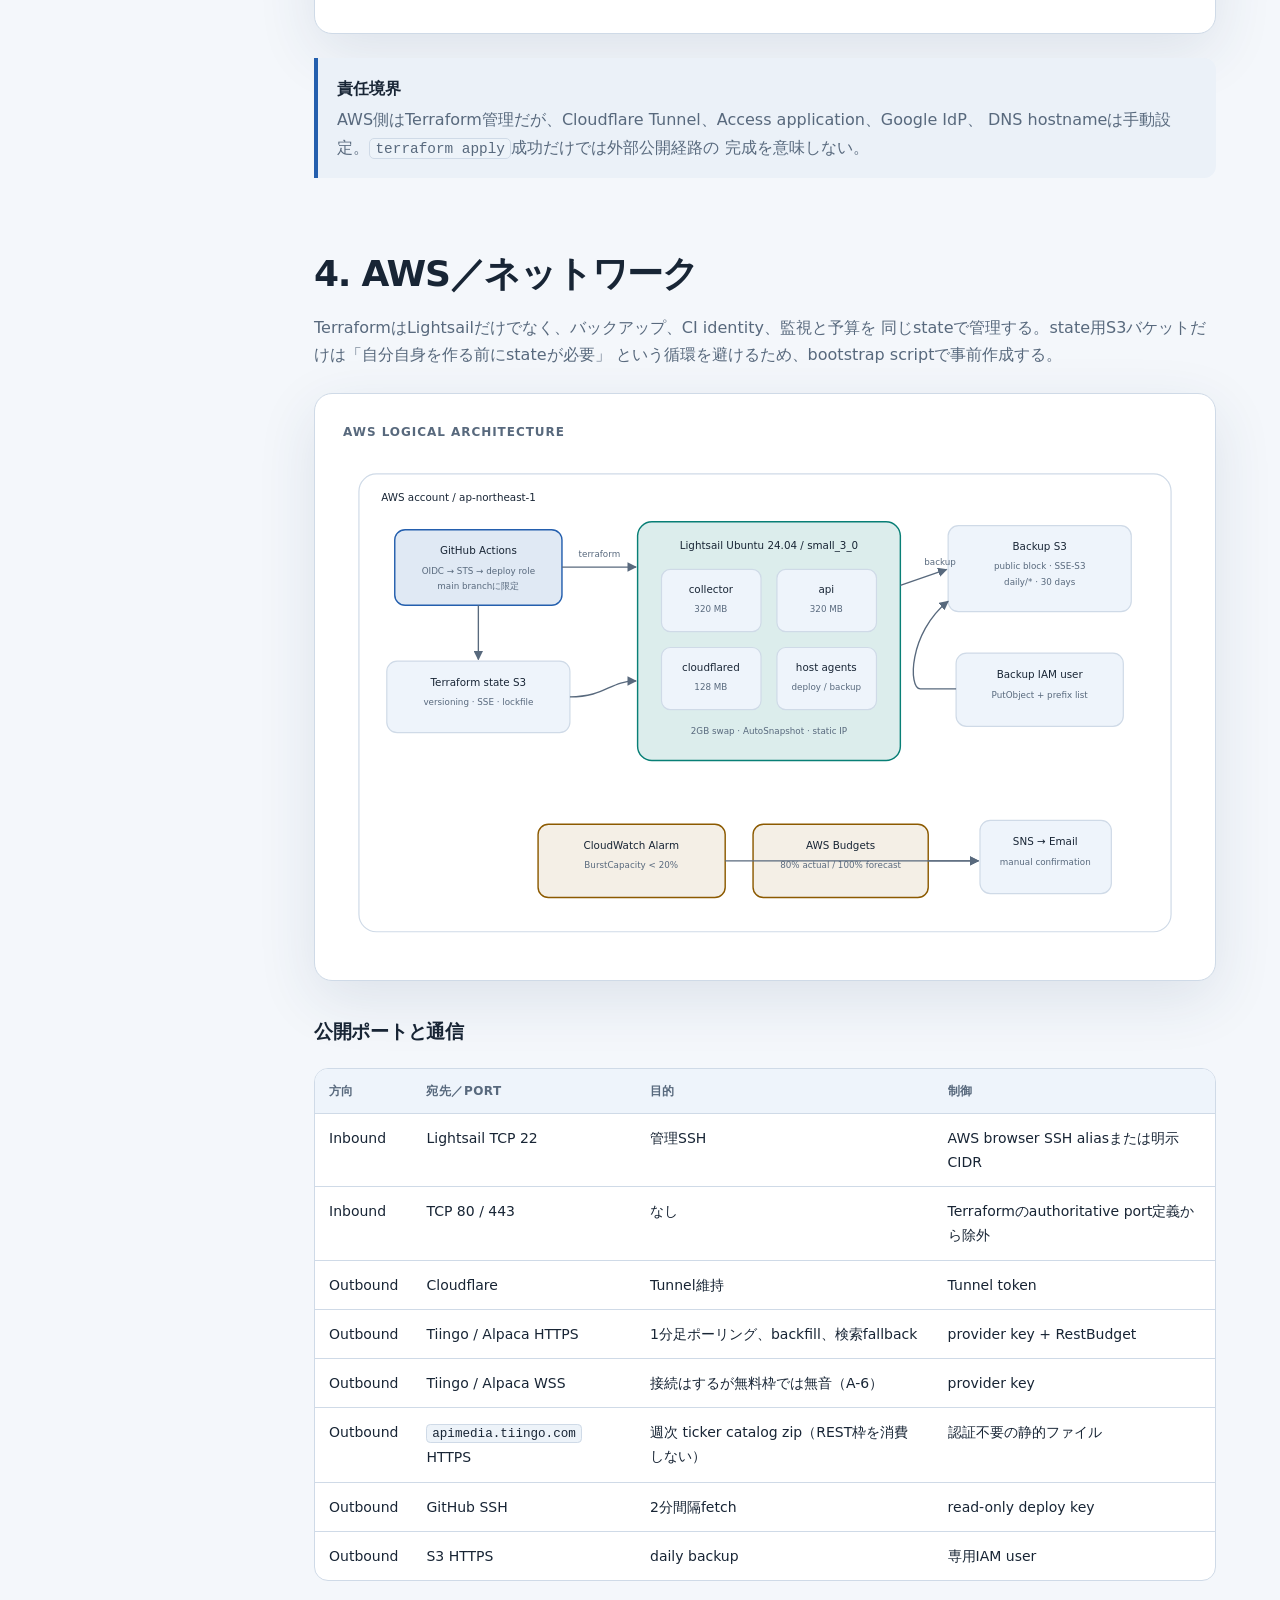
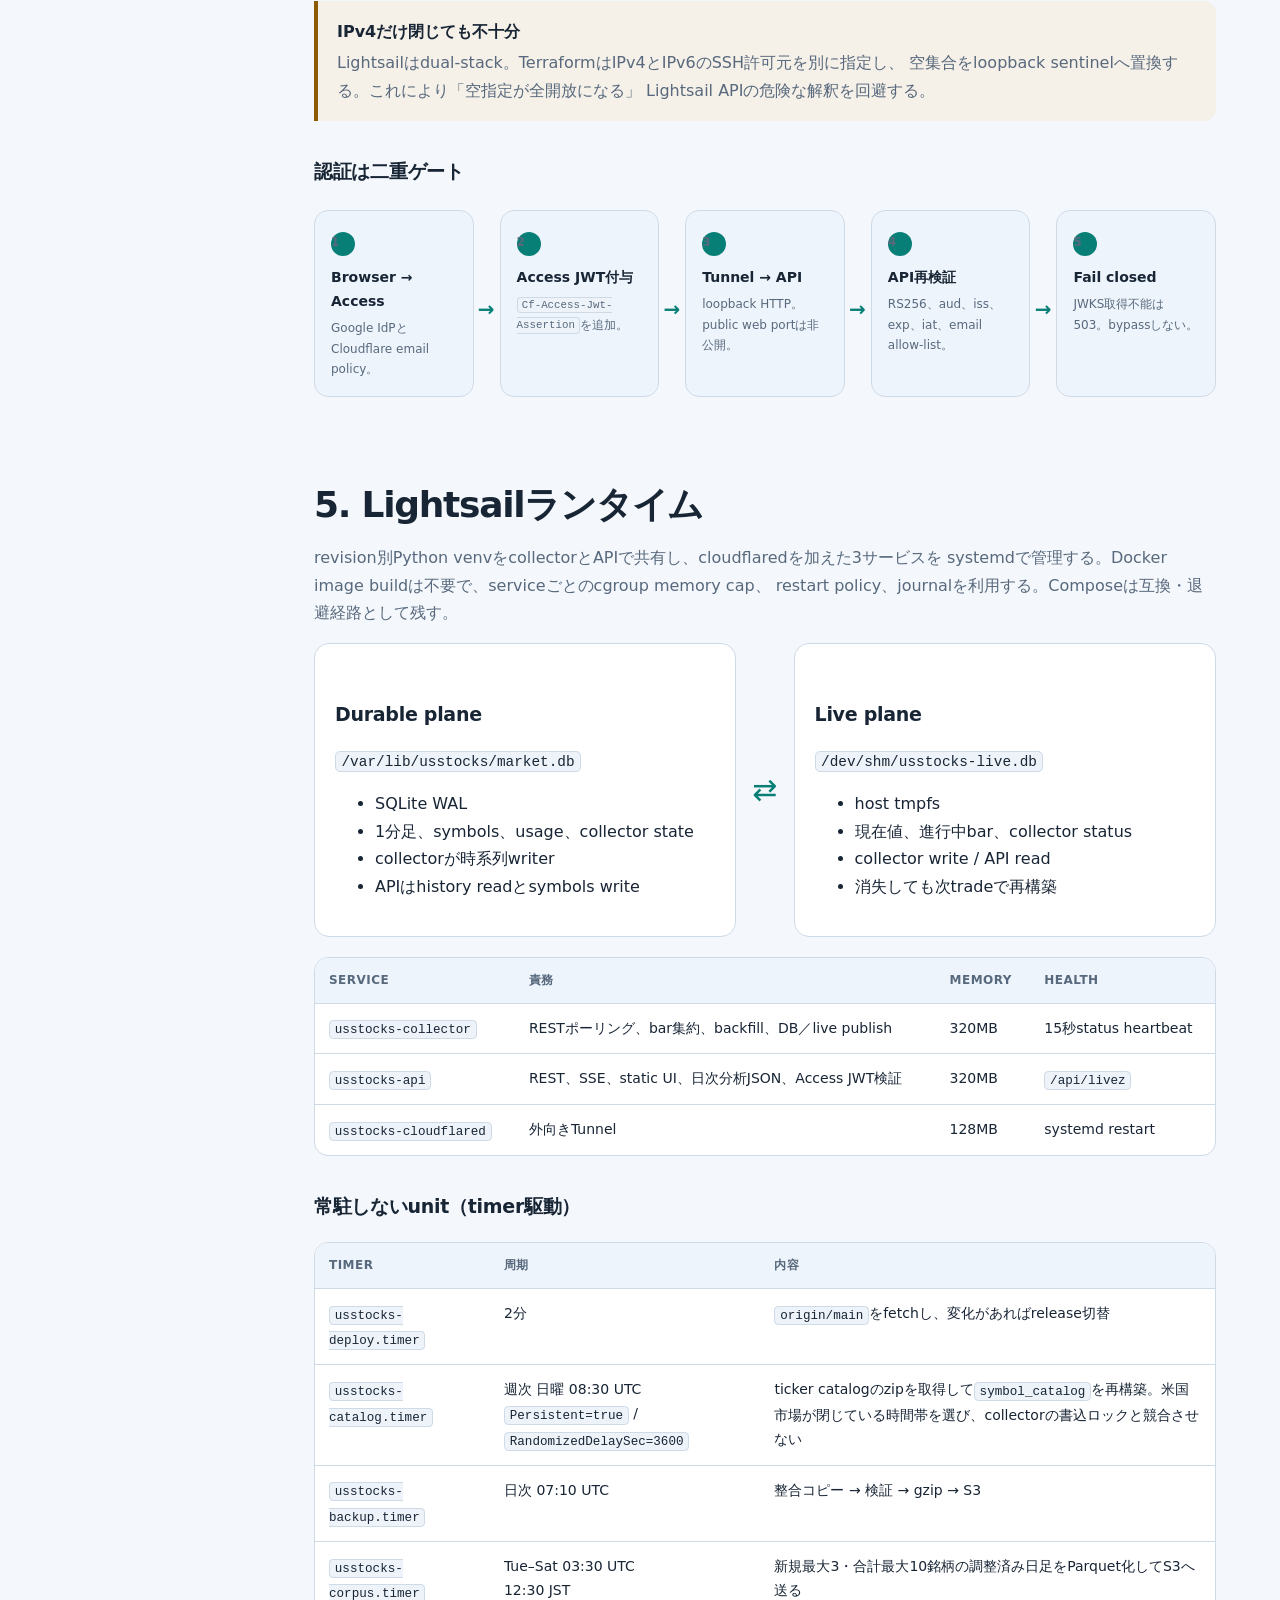
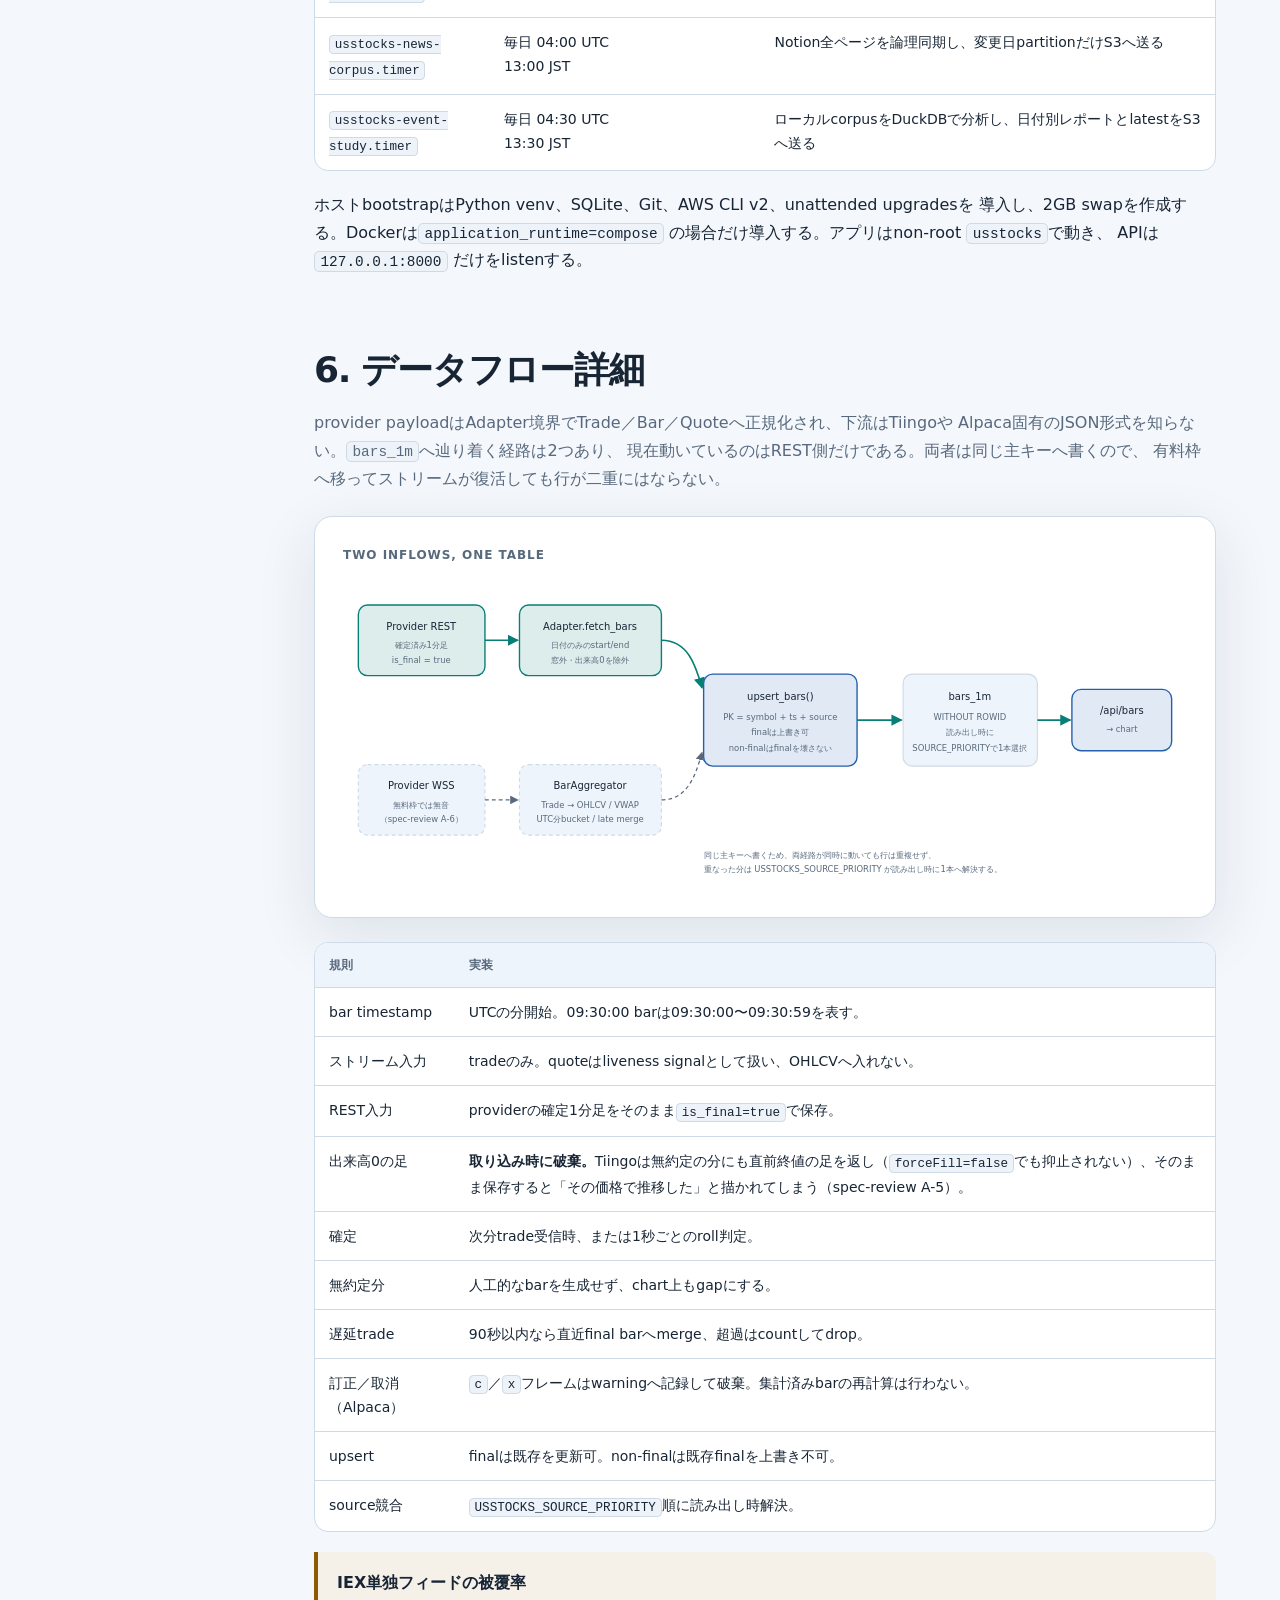
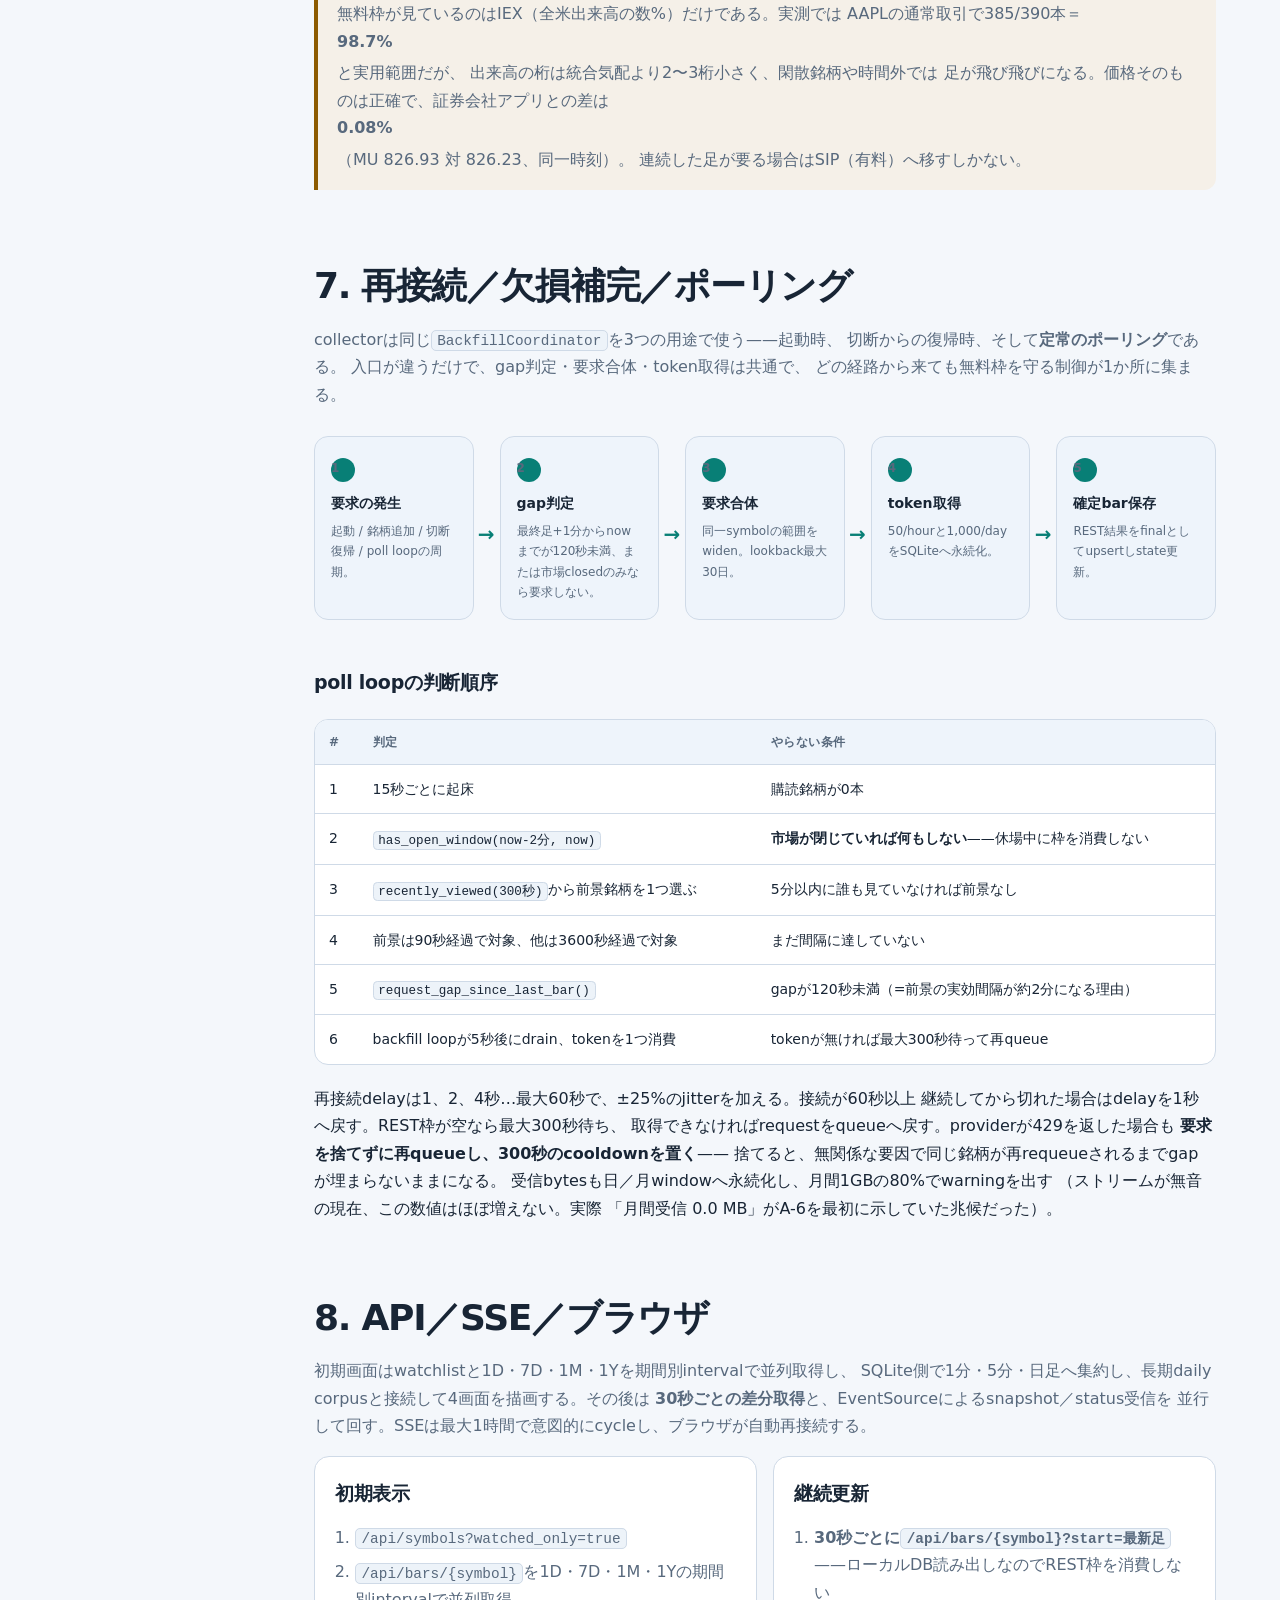
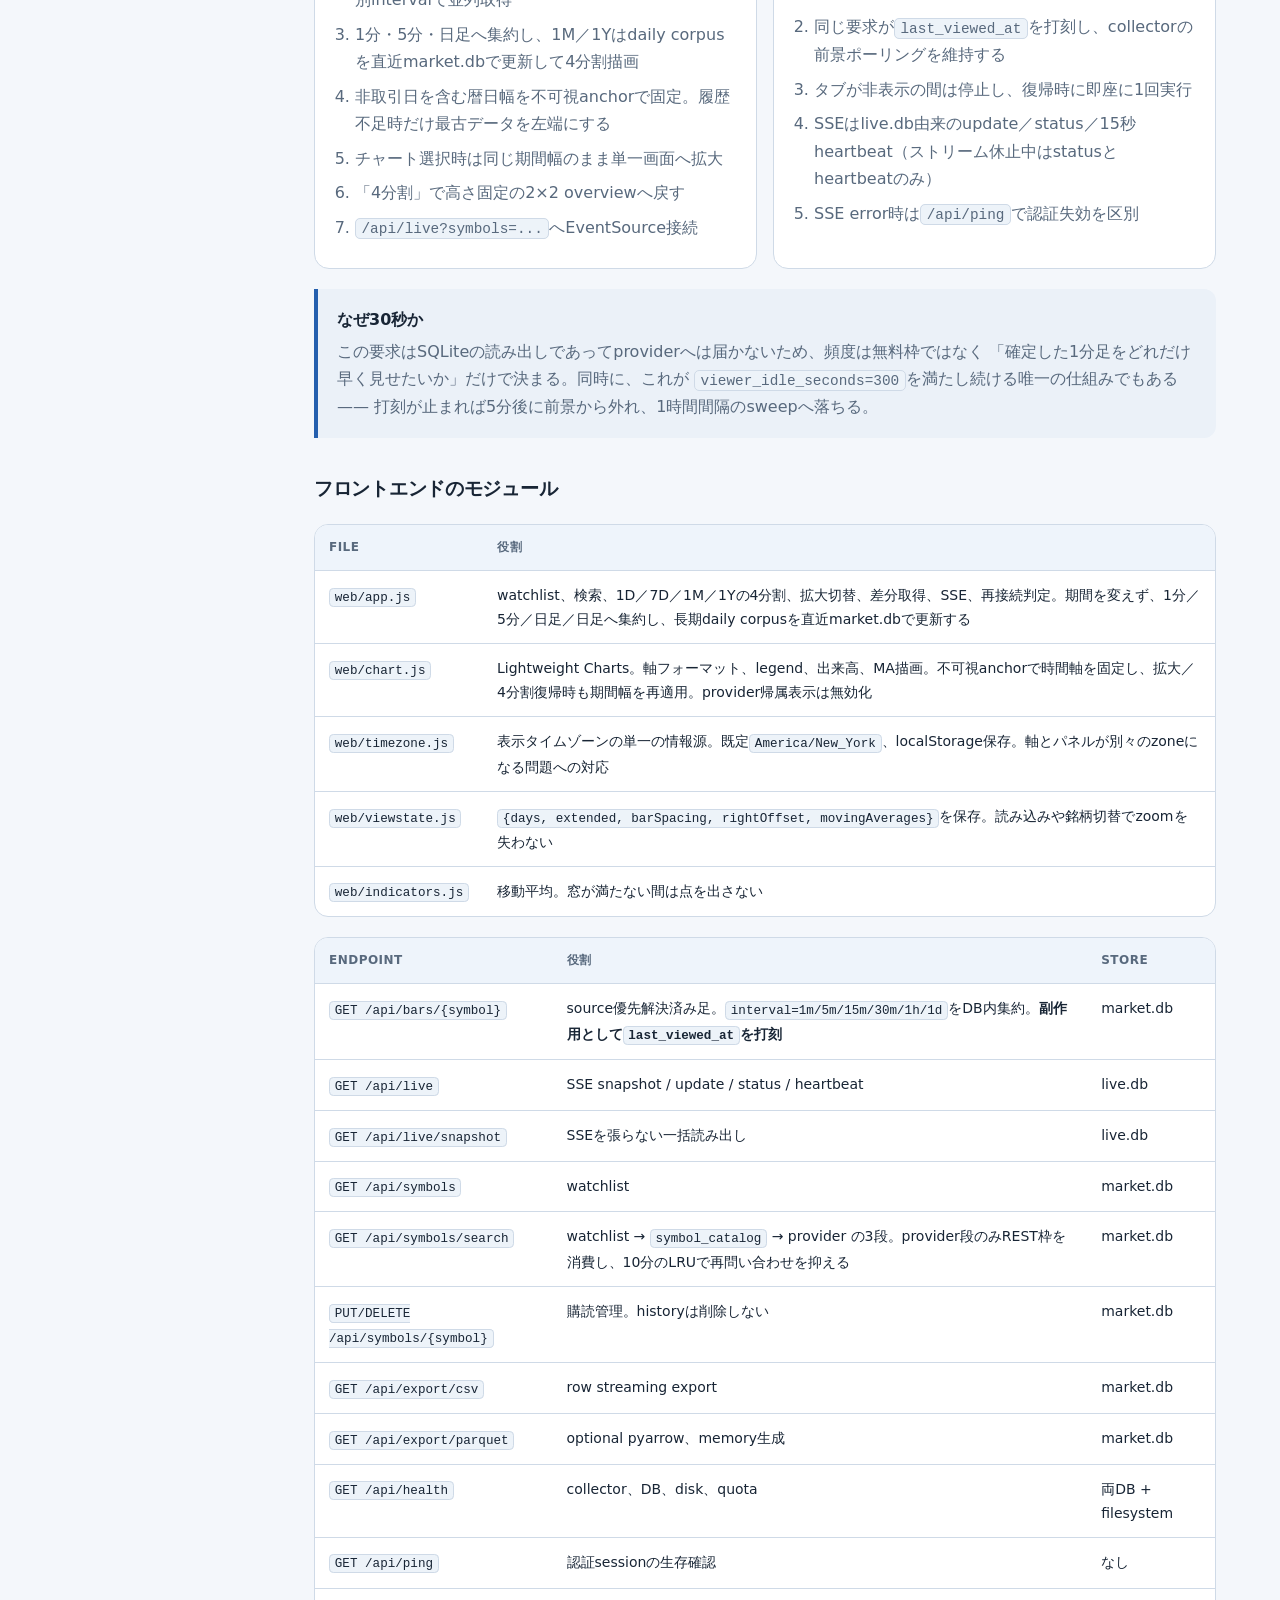
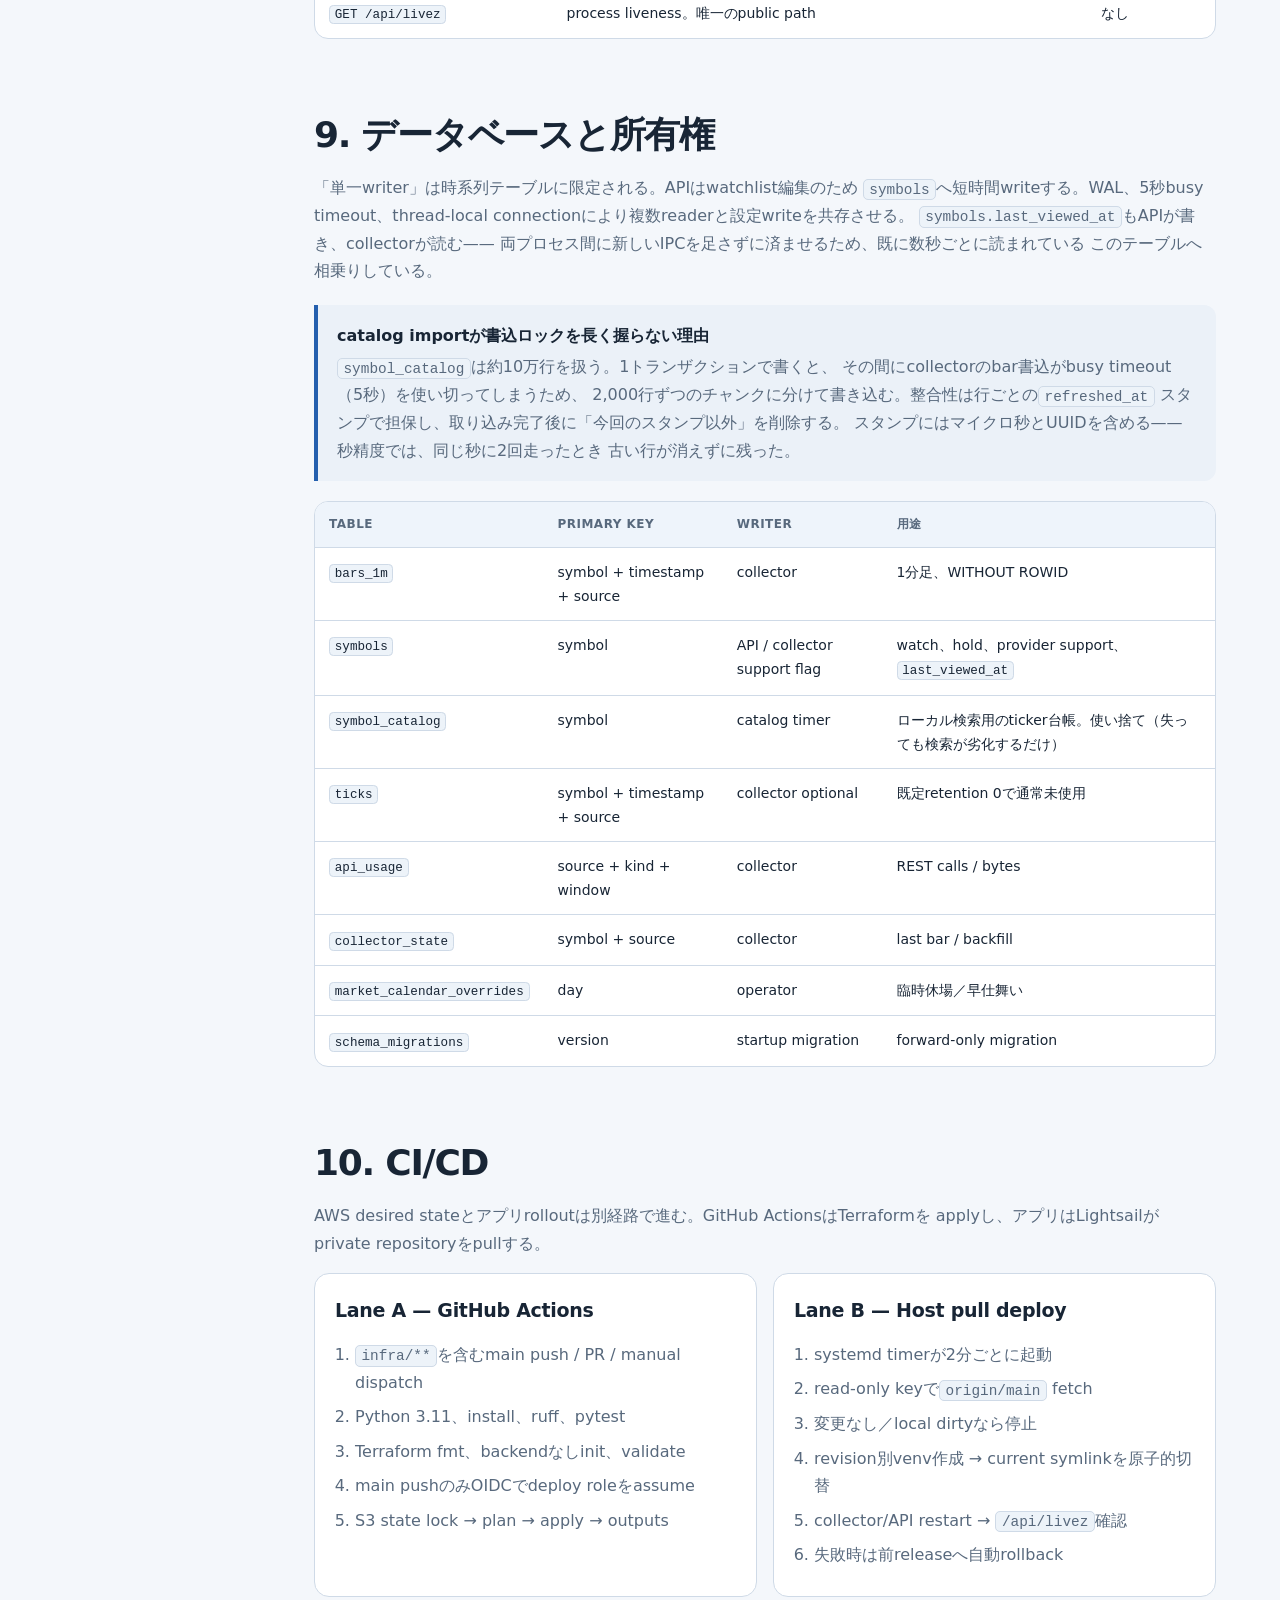
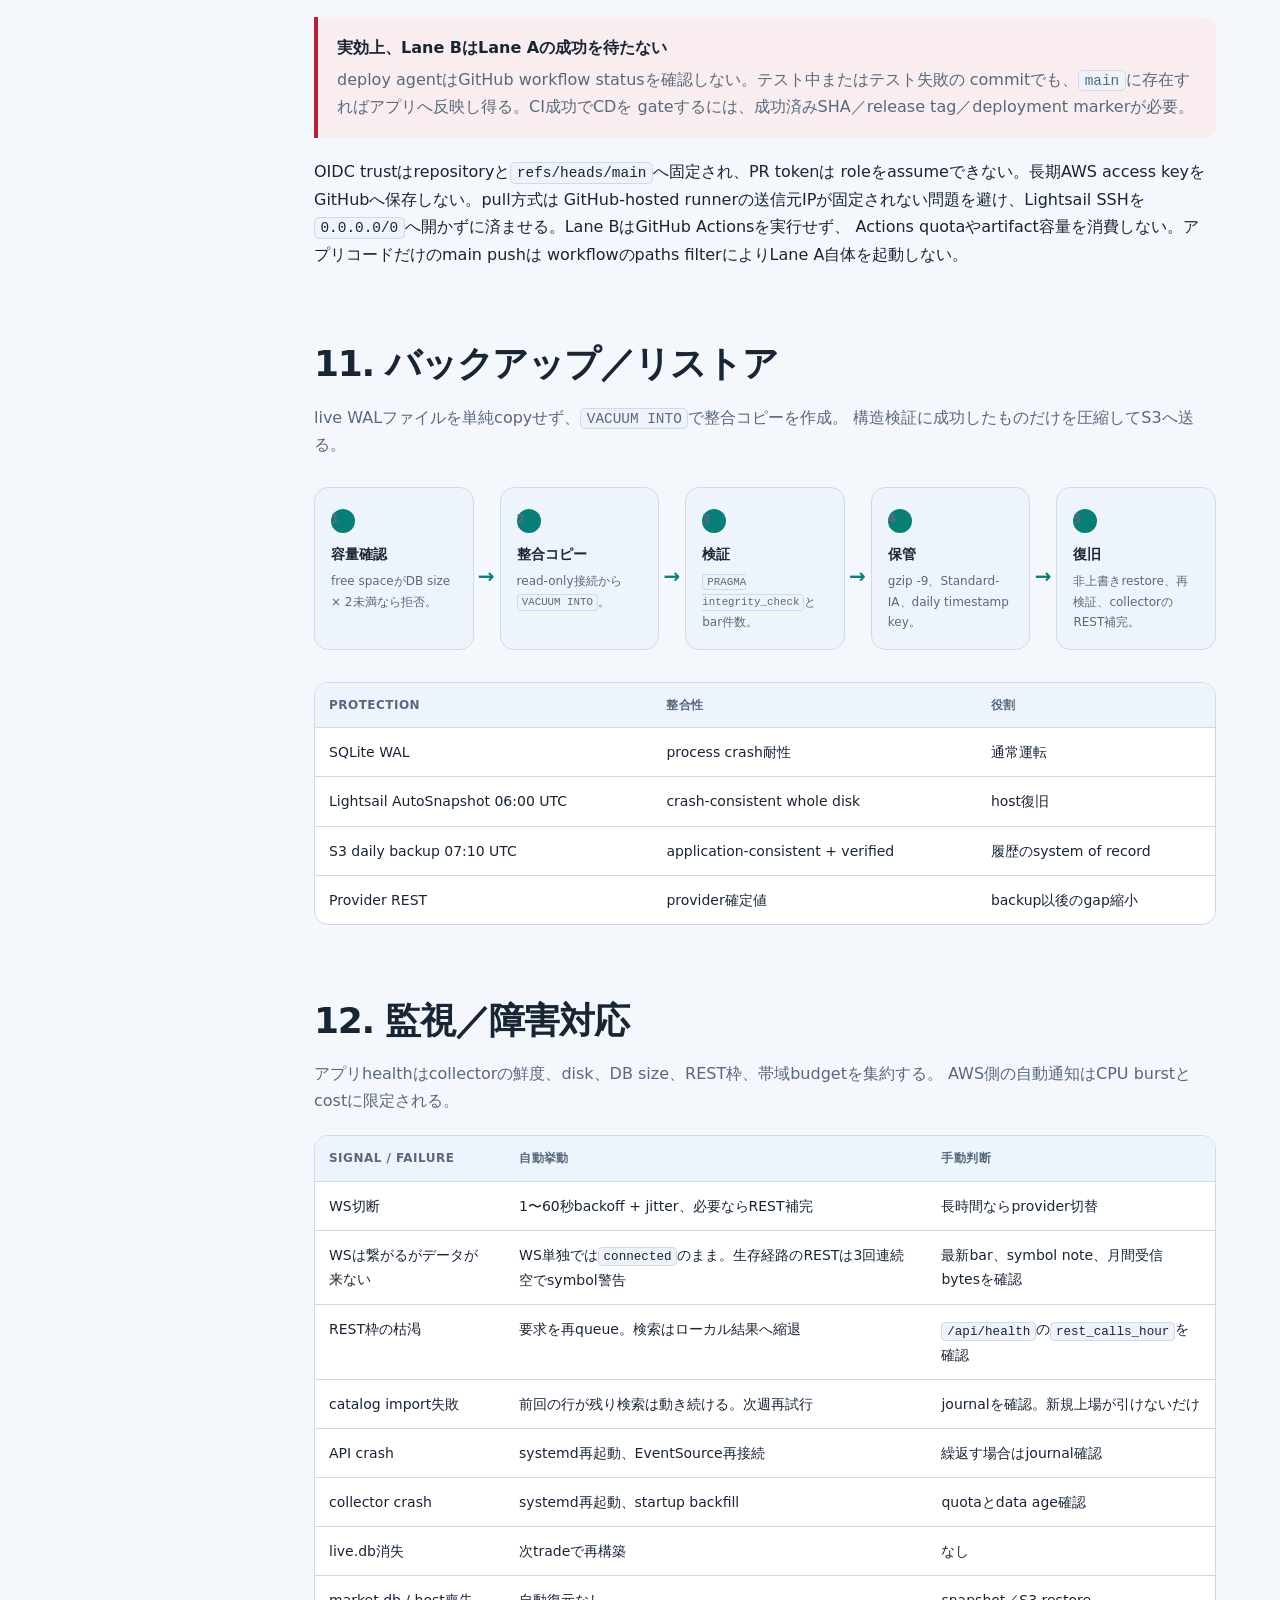
==== commit d4ae0e47: "Join long daily history into wide charts [skip ci]" ====
--- a/docs/system-architecture.html
+++ b/docs/system-architecture.html
@@ -1163,7 +1163,7 @@
         <h2>8. API／SSE／ブラウザ</h2>
         <p class="section-intro">
           初期画面はwatchlistと1D・7D・1M・1Yを期間別intervalで並列取得し、
-          SQLite側で1分・5分・30分・日足へ集約して4画面を描画する。その後は
+          SQLite側で1分・5分・日足へ集約し、長期daily corpusと接続して4画面を描画する。その後は
           <strong>30秒ごとの差分取得</strong>と、EventSourceによるsnapshot／status受信を
           並行して回す。SSEは最大1時間で意図的にcycleし、ブラウザが自動再接続する。
         </p>
@@ -1173,7 +1173,7 @@
             <ol>
               <li><code>/api/symbols?watched_only=true</code></li>
               <li><code>/api/bars/{symbol}</code>を1D・7D・1M・1Yの期間別intervalで並列取得</li>
-              <li>1分・5分・30分・日足へDB内集約し、各ペイン約250〜400本で4分割描画</li>
+              <li>1分・5分・日足へ集約し、1M／1Yはdaily corpusを直近market.dbで更新して4分割描画</li>
               <li>非取引日を含む暦日幅を不可視anchorで固定。履歴不足時だけ最古データを左端にする</li>
               <li>チャート選択時は同じ期間幅のまま単一画面へ拡大</li>
               <li>「4分割」で高さ固定の2×2 overviewへ戻す</li>
@@ -1207,7 +1207,7 @@
           <table>
             <thead><tr><th>File</th><th>役割</th></tr></thead>
             <tbody>
-              <tr><td><code>web/app.js</code></td><td>watchlist、検索、1D／7D／1M／1Yの4分割、拡大切替、差分取得、SSE、再接続判定。期間を変えず、1分／5分／30分／日足へ集約して各ペインを約250〜400本に保つ</td></tr>
+              <tr><td><code>web/app.js</code></td><td>watchlist、検索、1D／7D／1M／1Yの4分割、拡大切替、差分取得、SSE、再接続判定。期間を変えず、1分／5分／日足／日足へ集約し、長期daily corpusを直近market.dbで更新する</td></tr>
               <tr><td><code>web/chart.js</code></td><td>Lightweight Charts。軸フォーマット、legend、出来高、MA描画。不可視anchorで時間軸を固定し、拡大／4分割復帰時も期間幅を再適用。provider帰属表示は無効化</td></tr>
               <tr><td><code>web/timezone.js</code></td><td>表示タイムゾーンの単一の情報源。既定<code>America/New_York</code>、localStorage保存。軸とパネルが別々のzoneになる問題への対応</td></tr>
               <tr><td><code>web/viewstate.js</code></td><td><code>{days, extended, barSpacing, rightOffset, movingAverages}</code>を保存。読み込みや銘柄切替でzoomを失わない</td></tr>
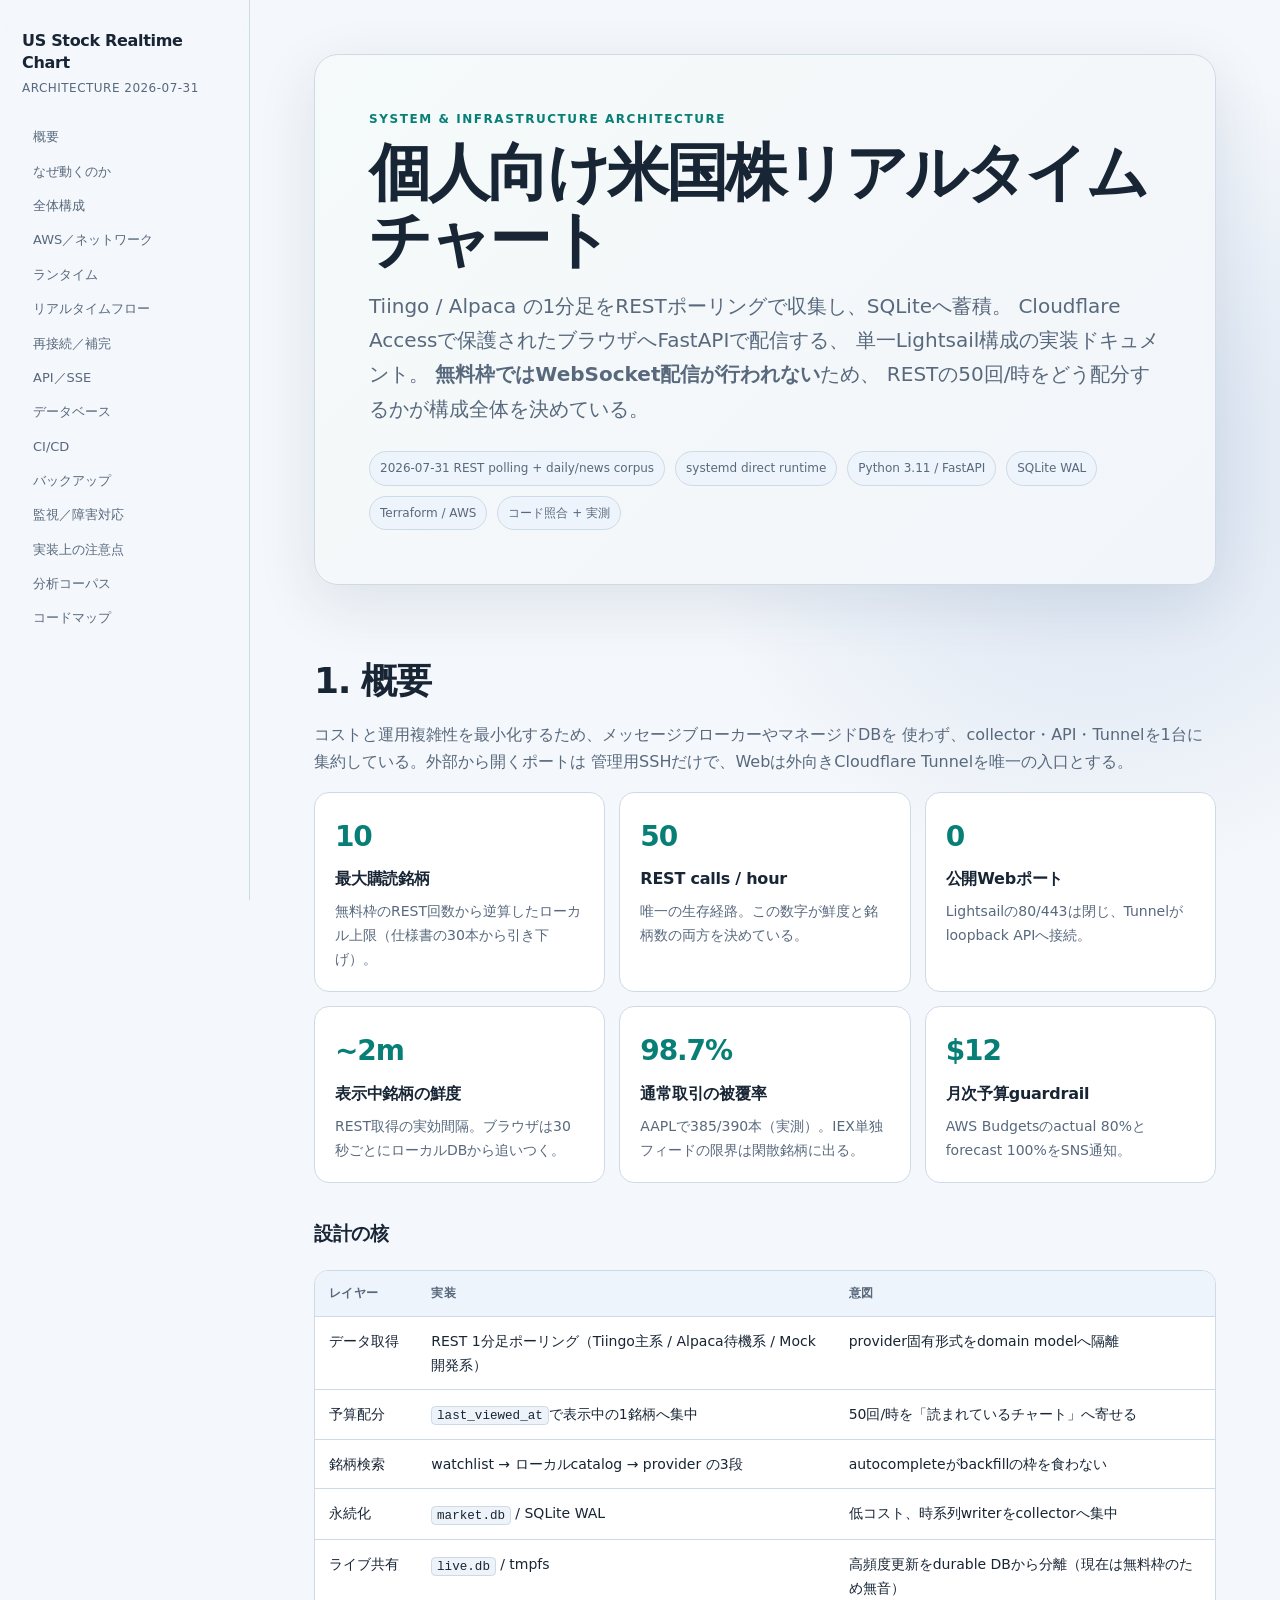
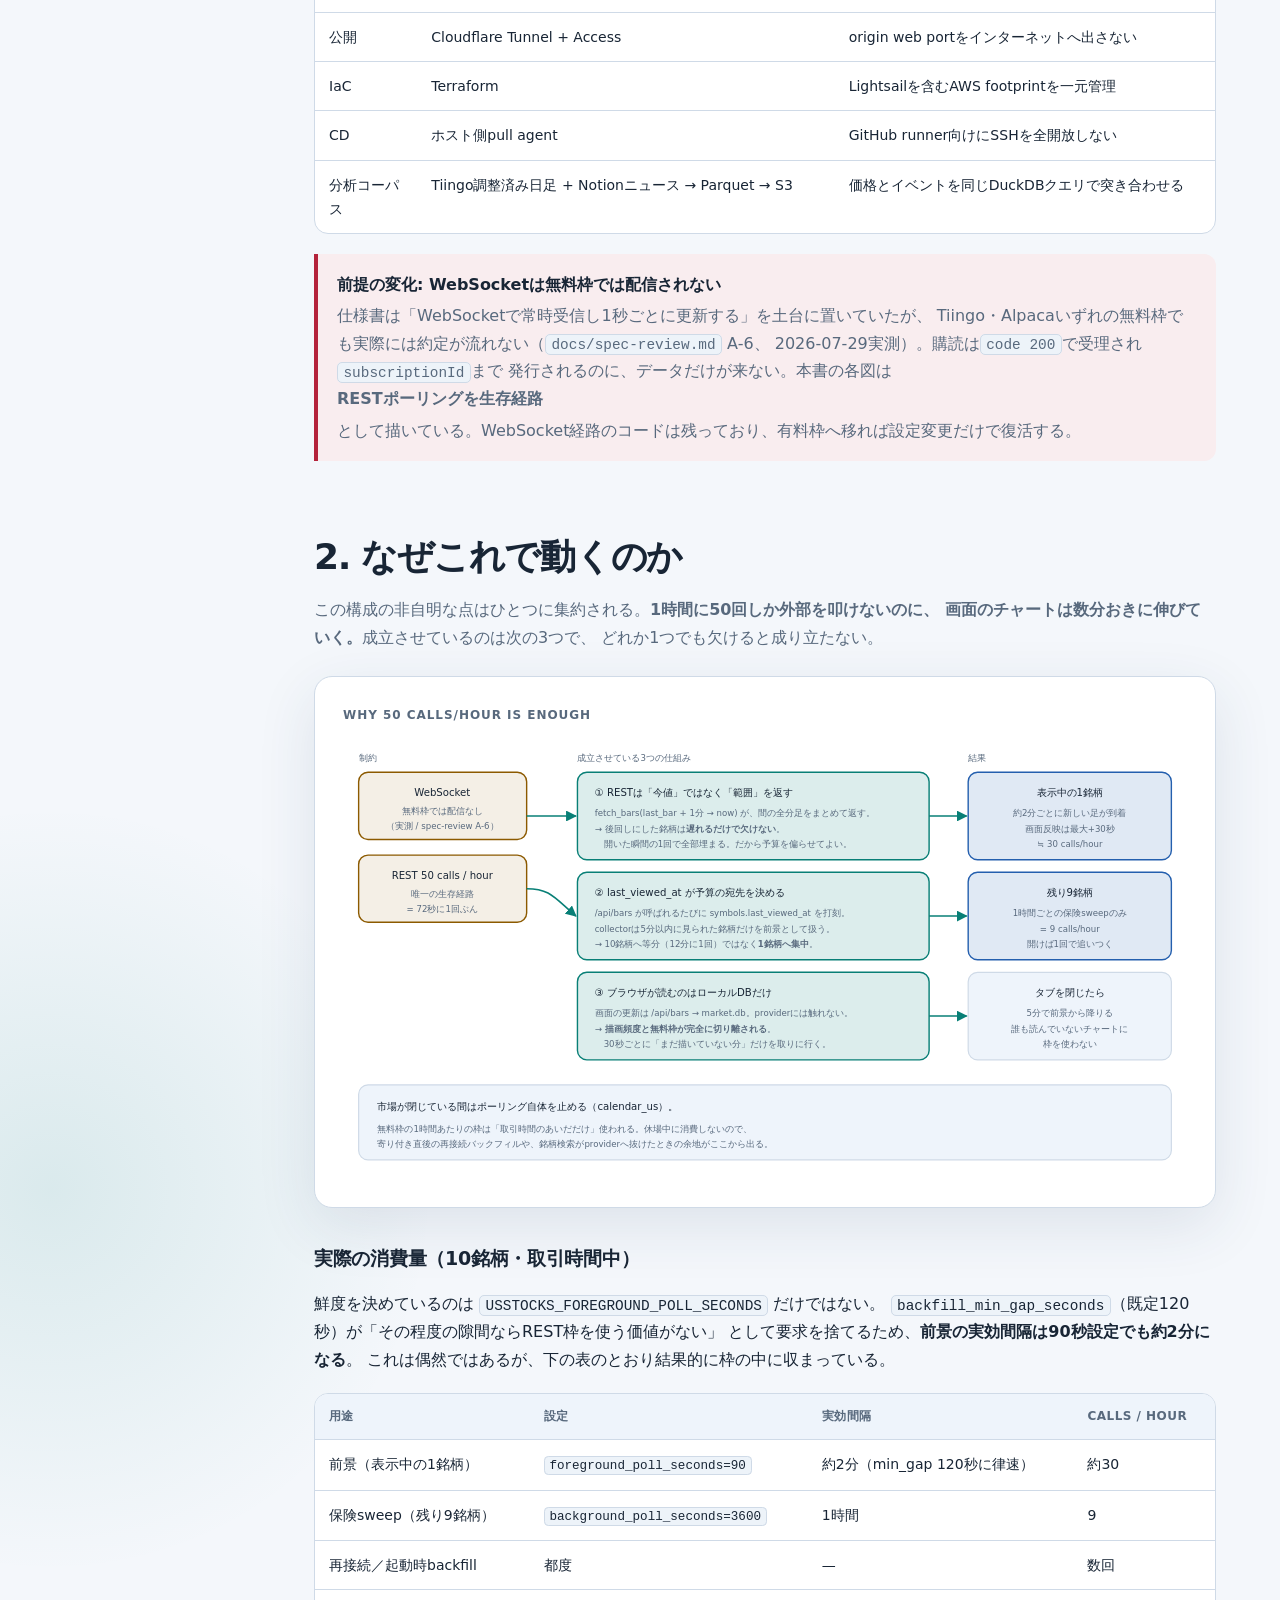
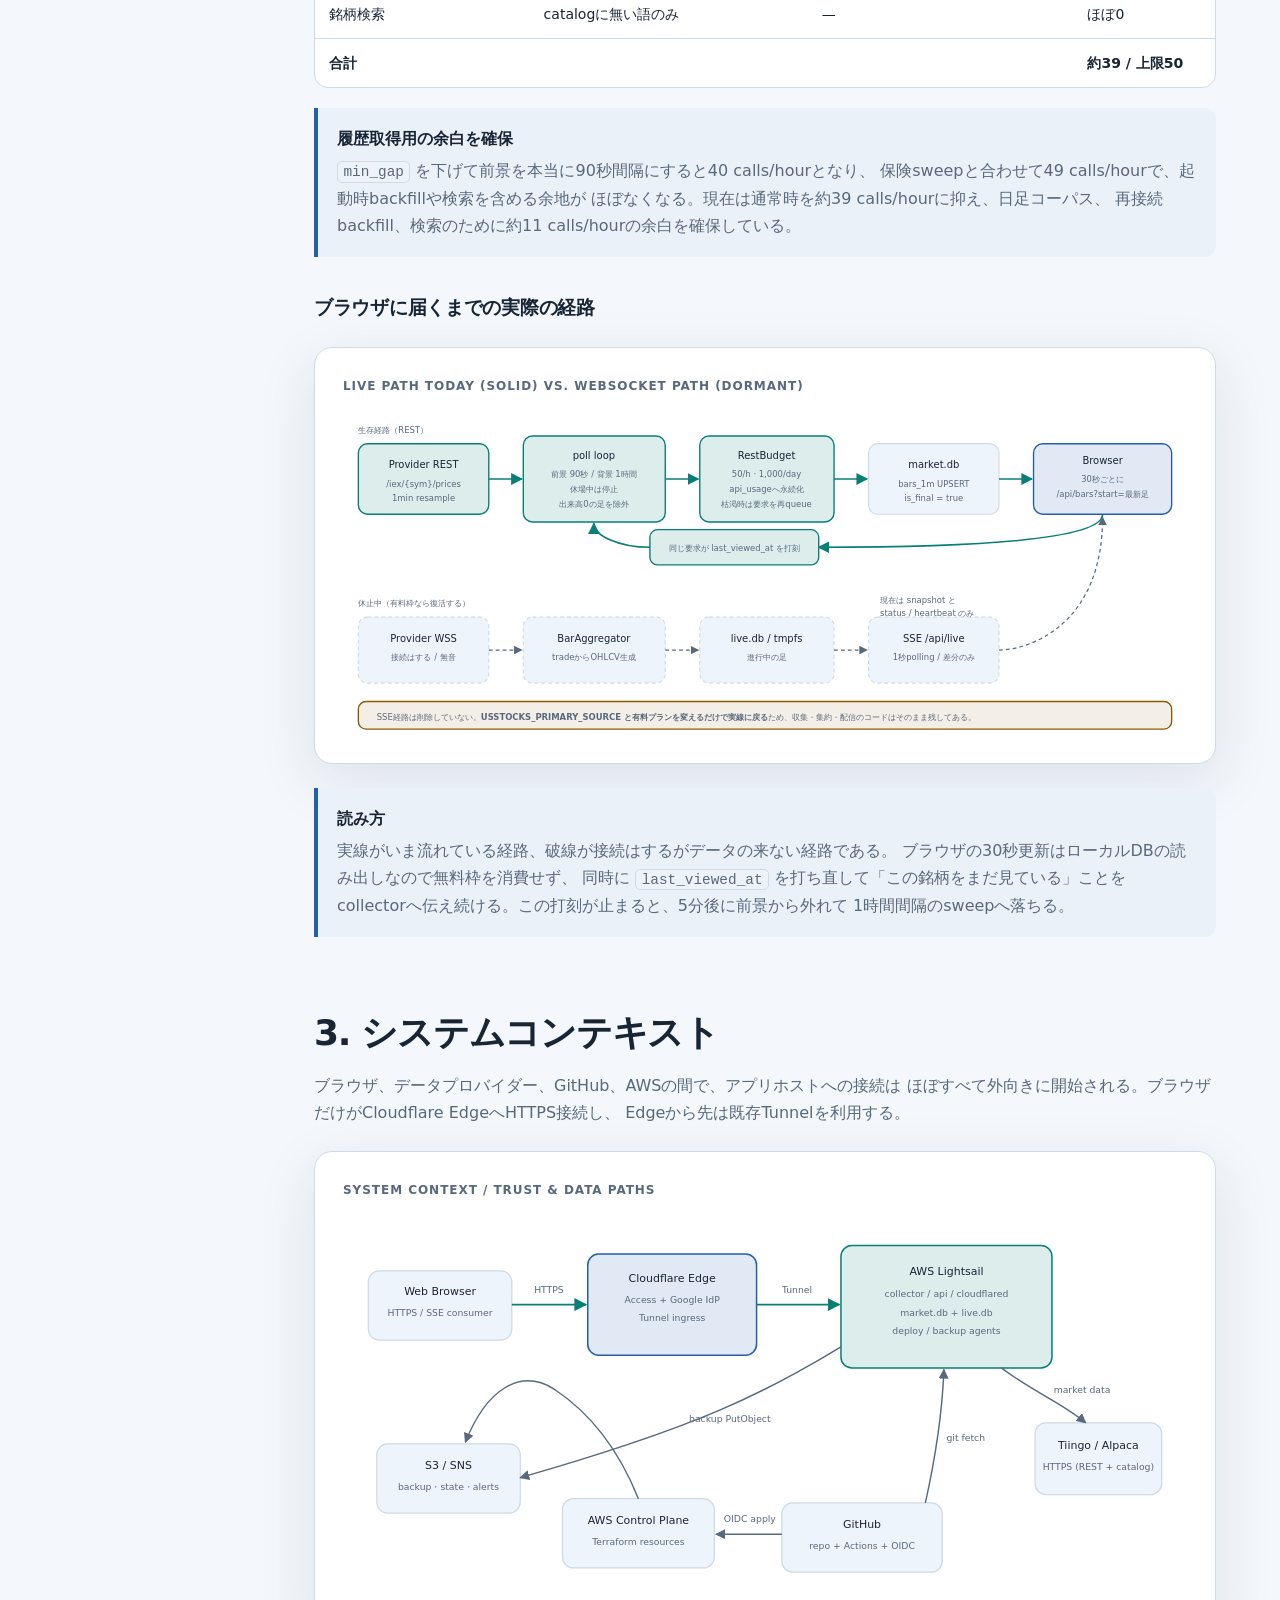
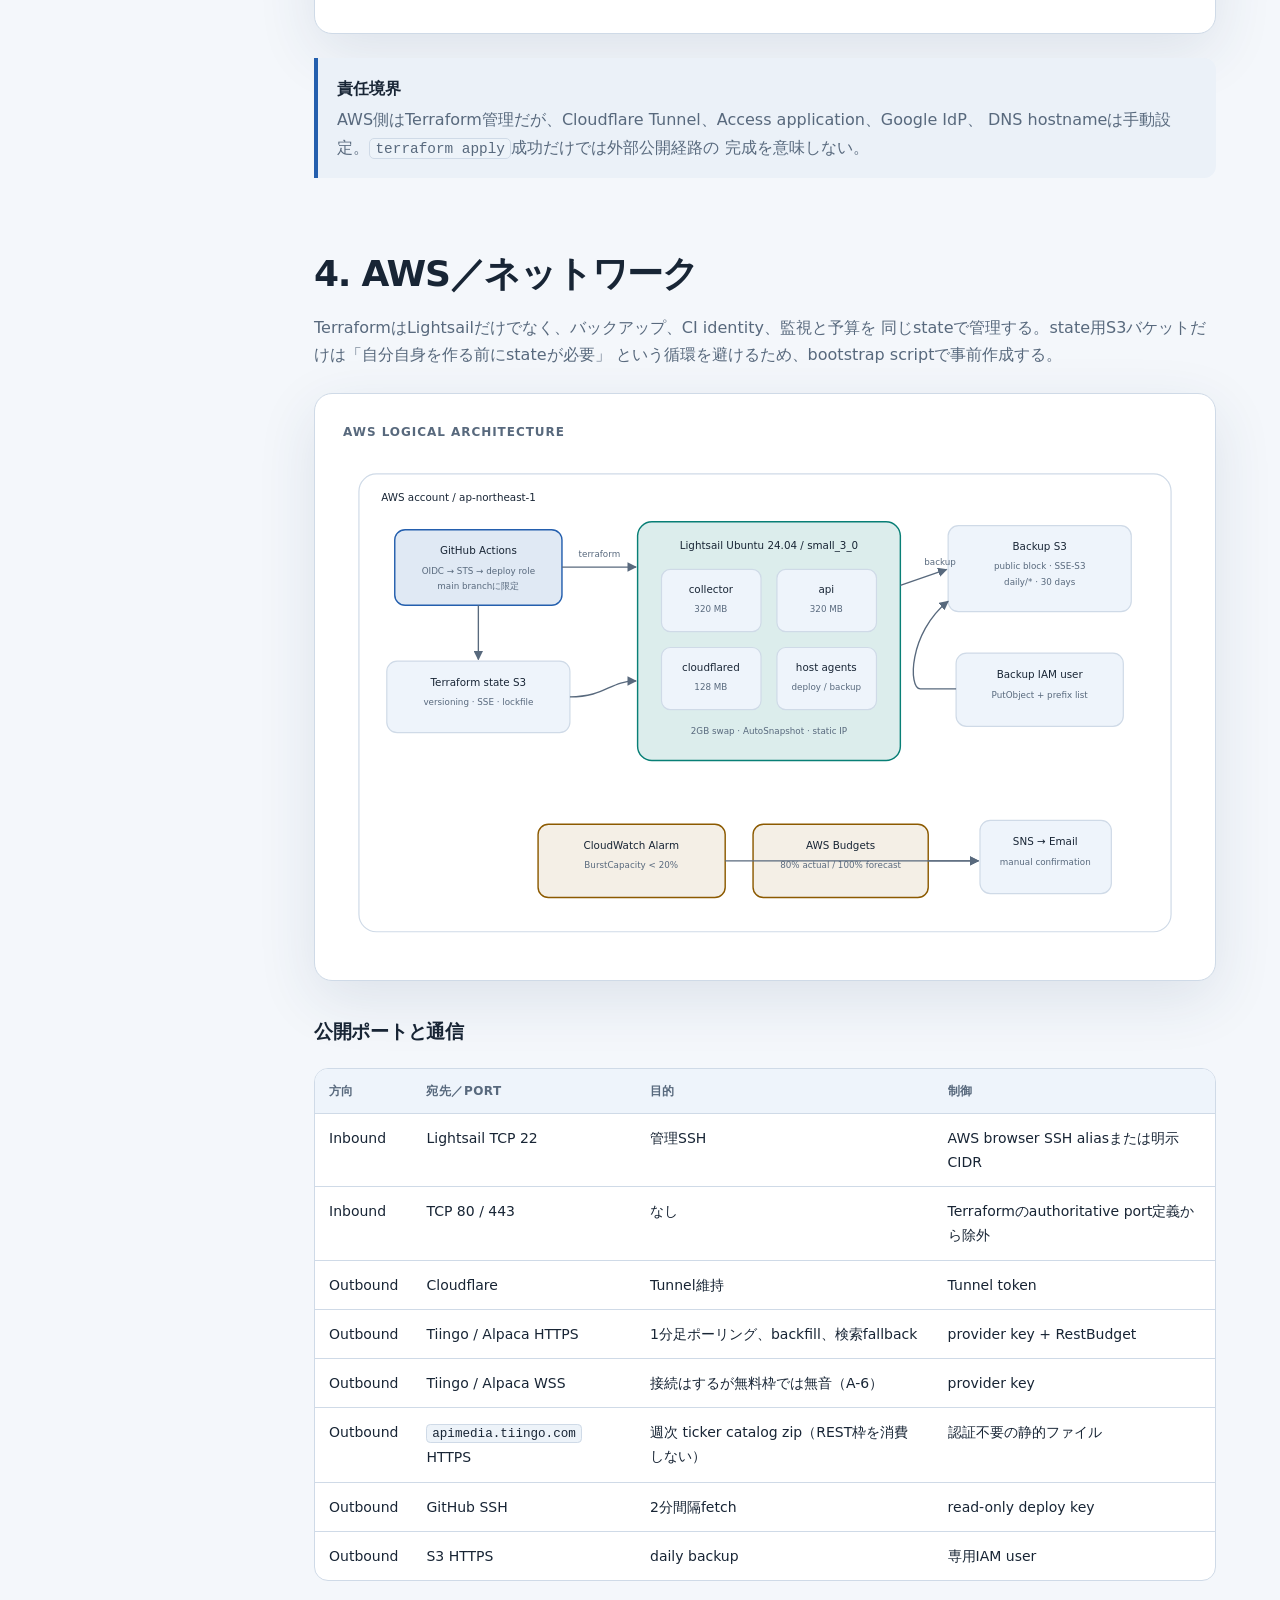
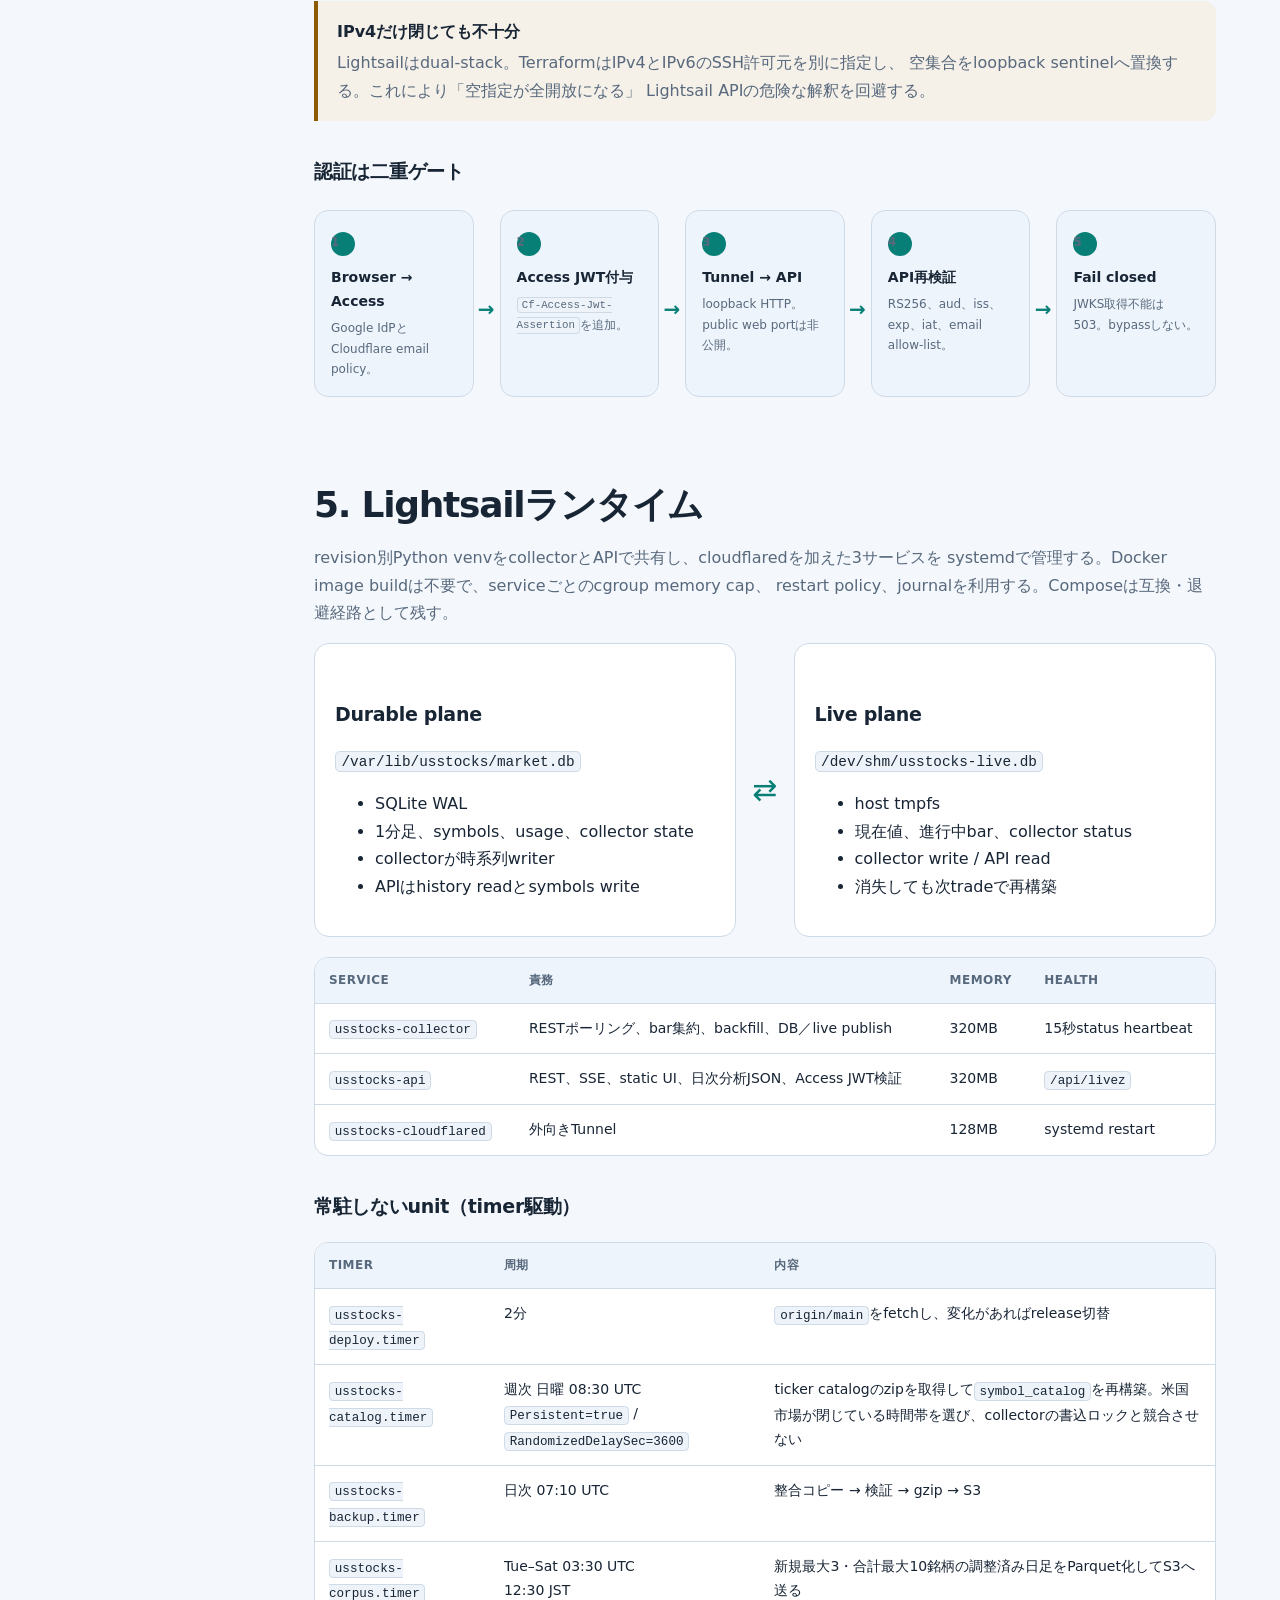
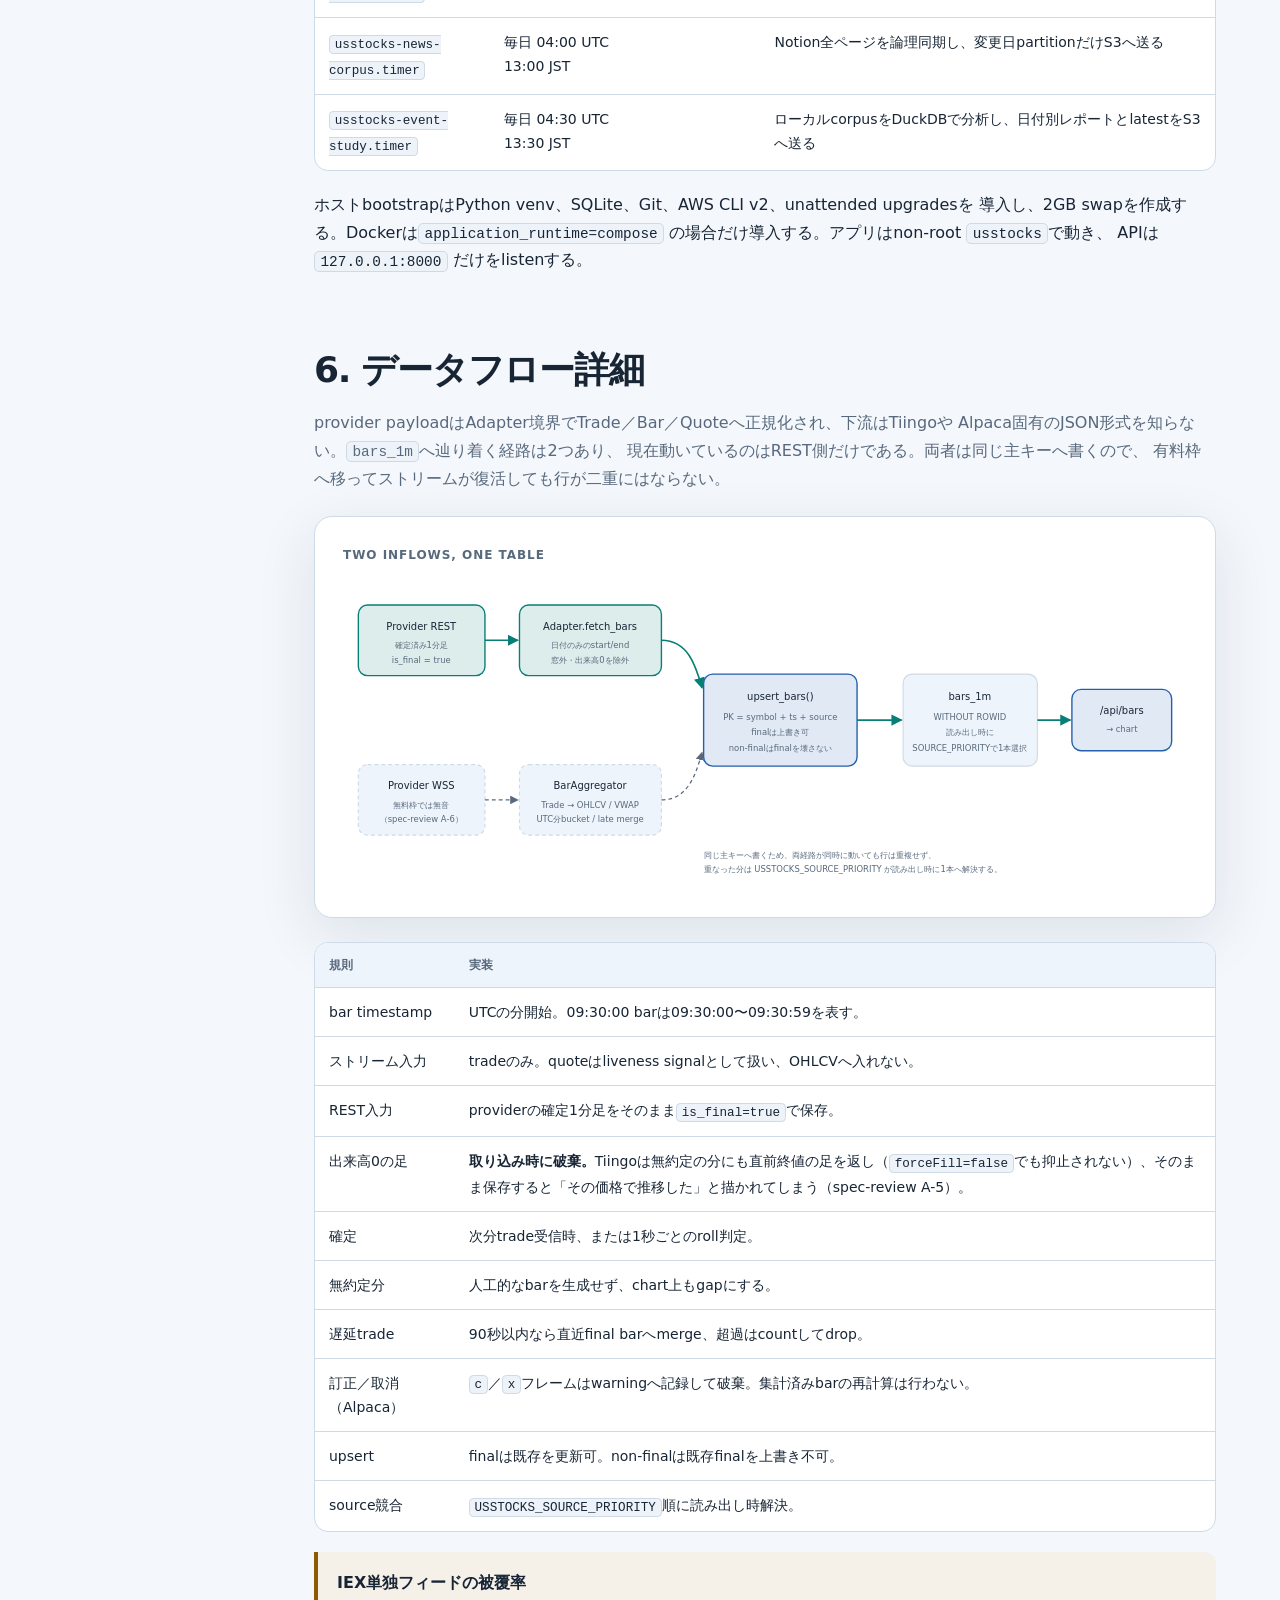
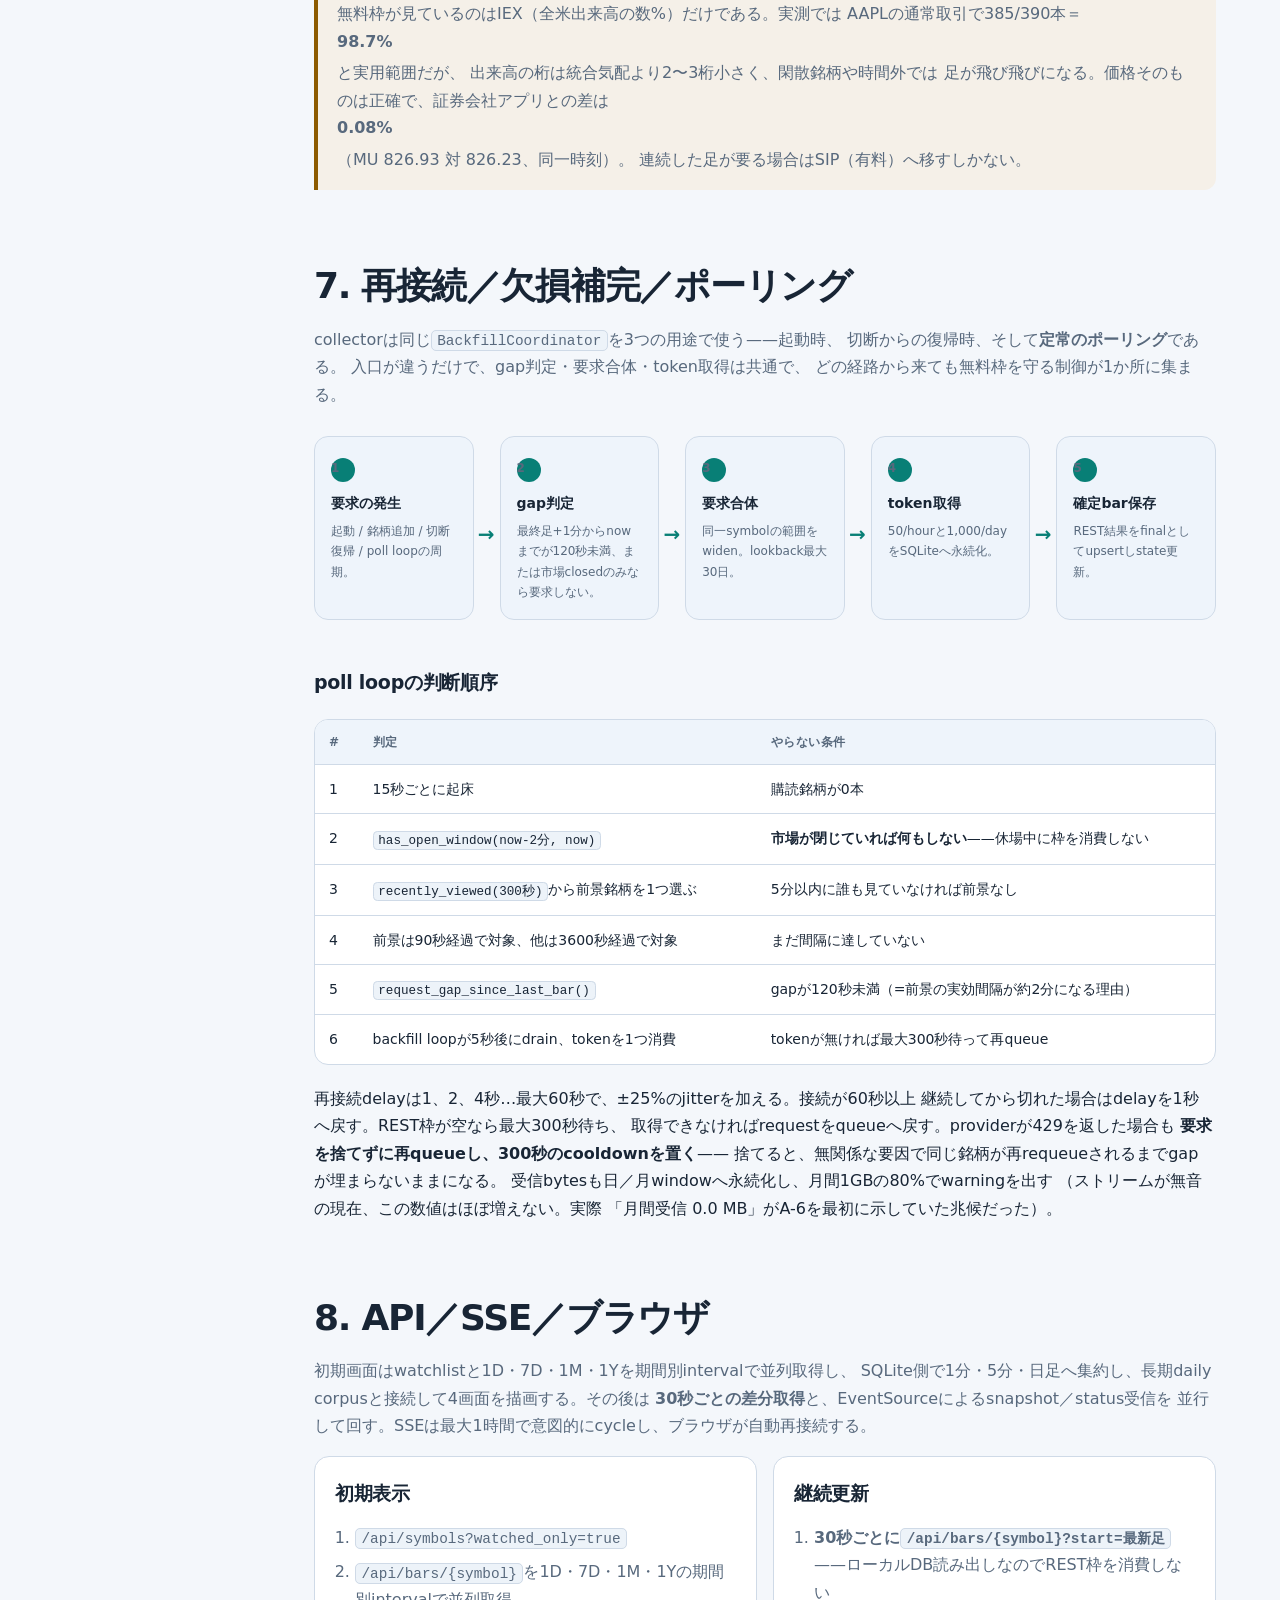
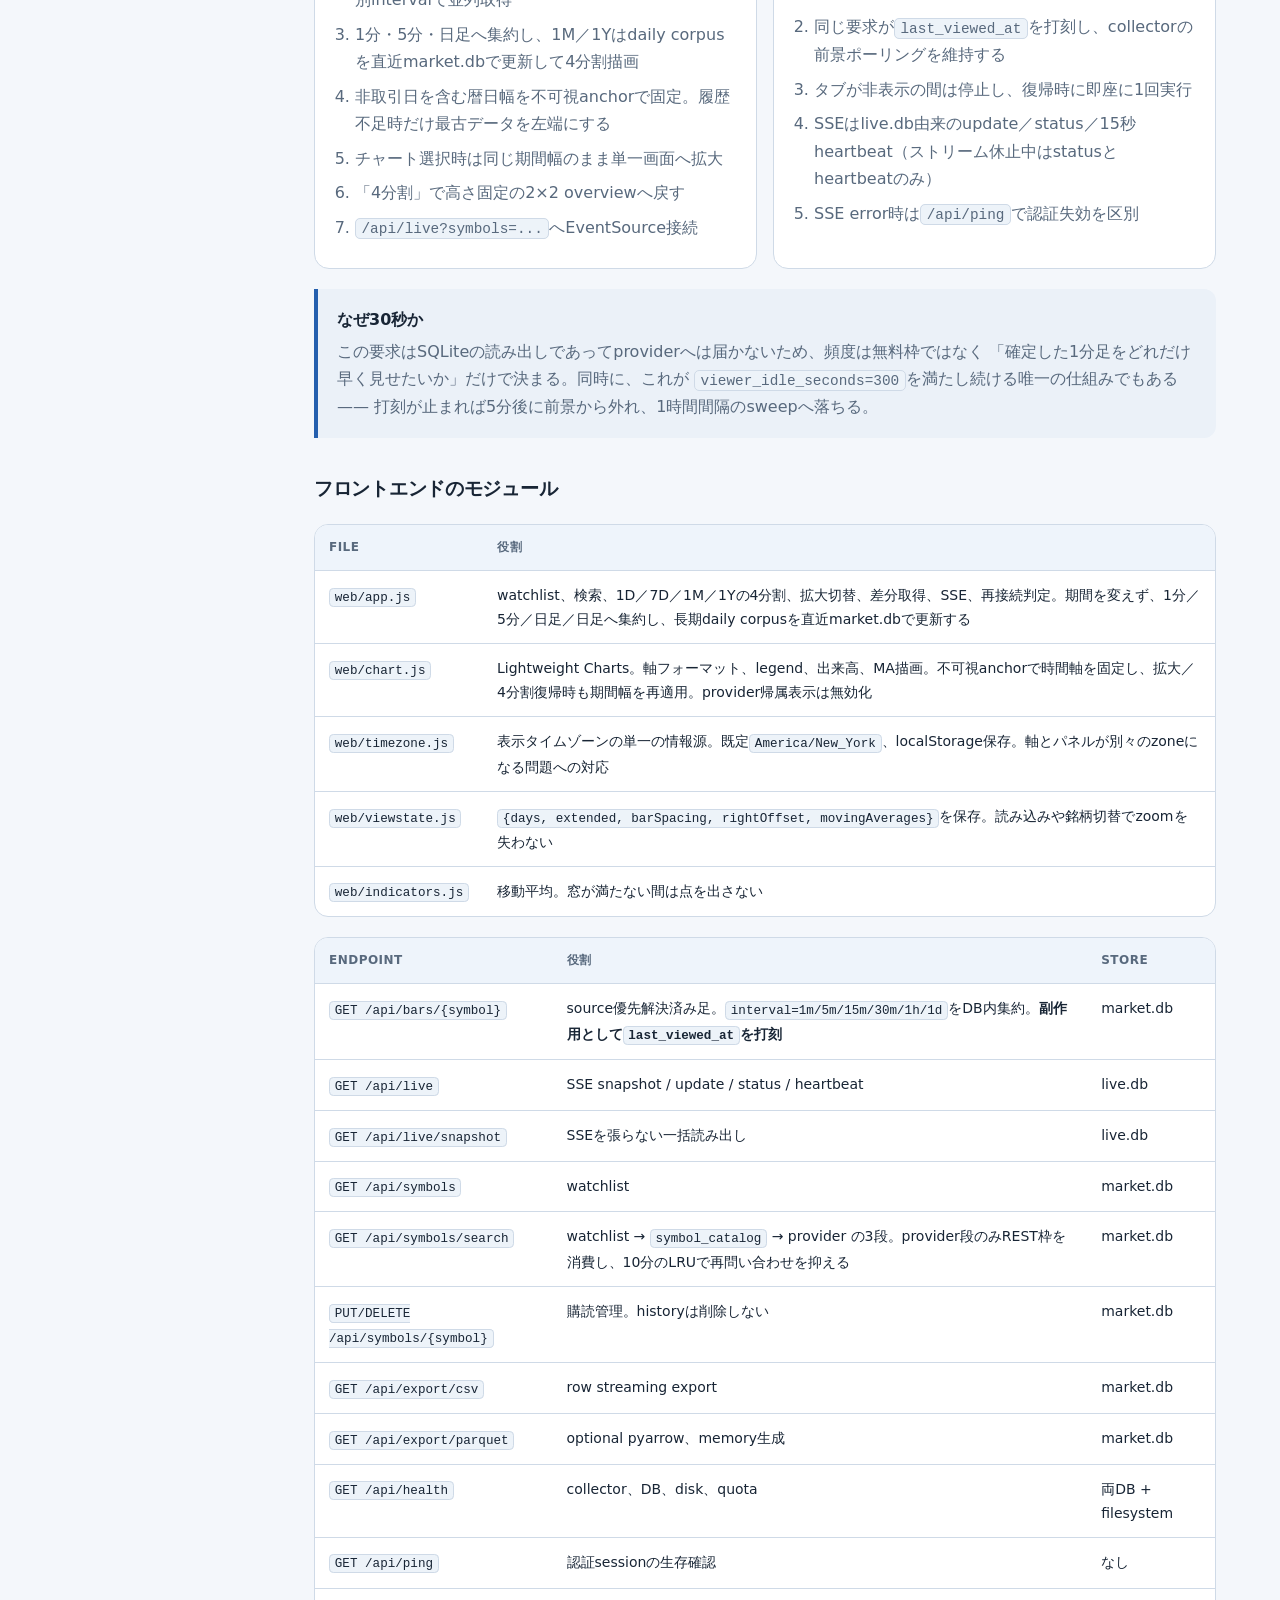
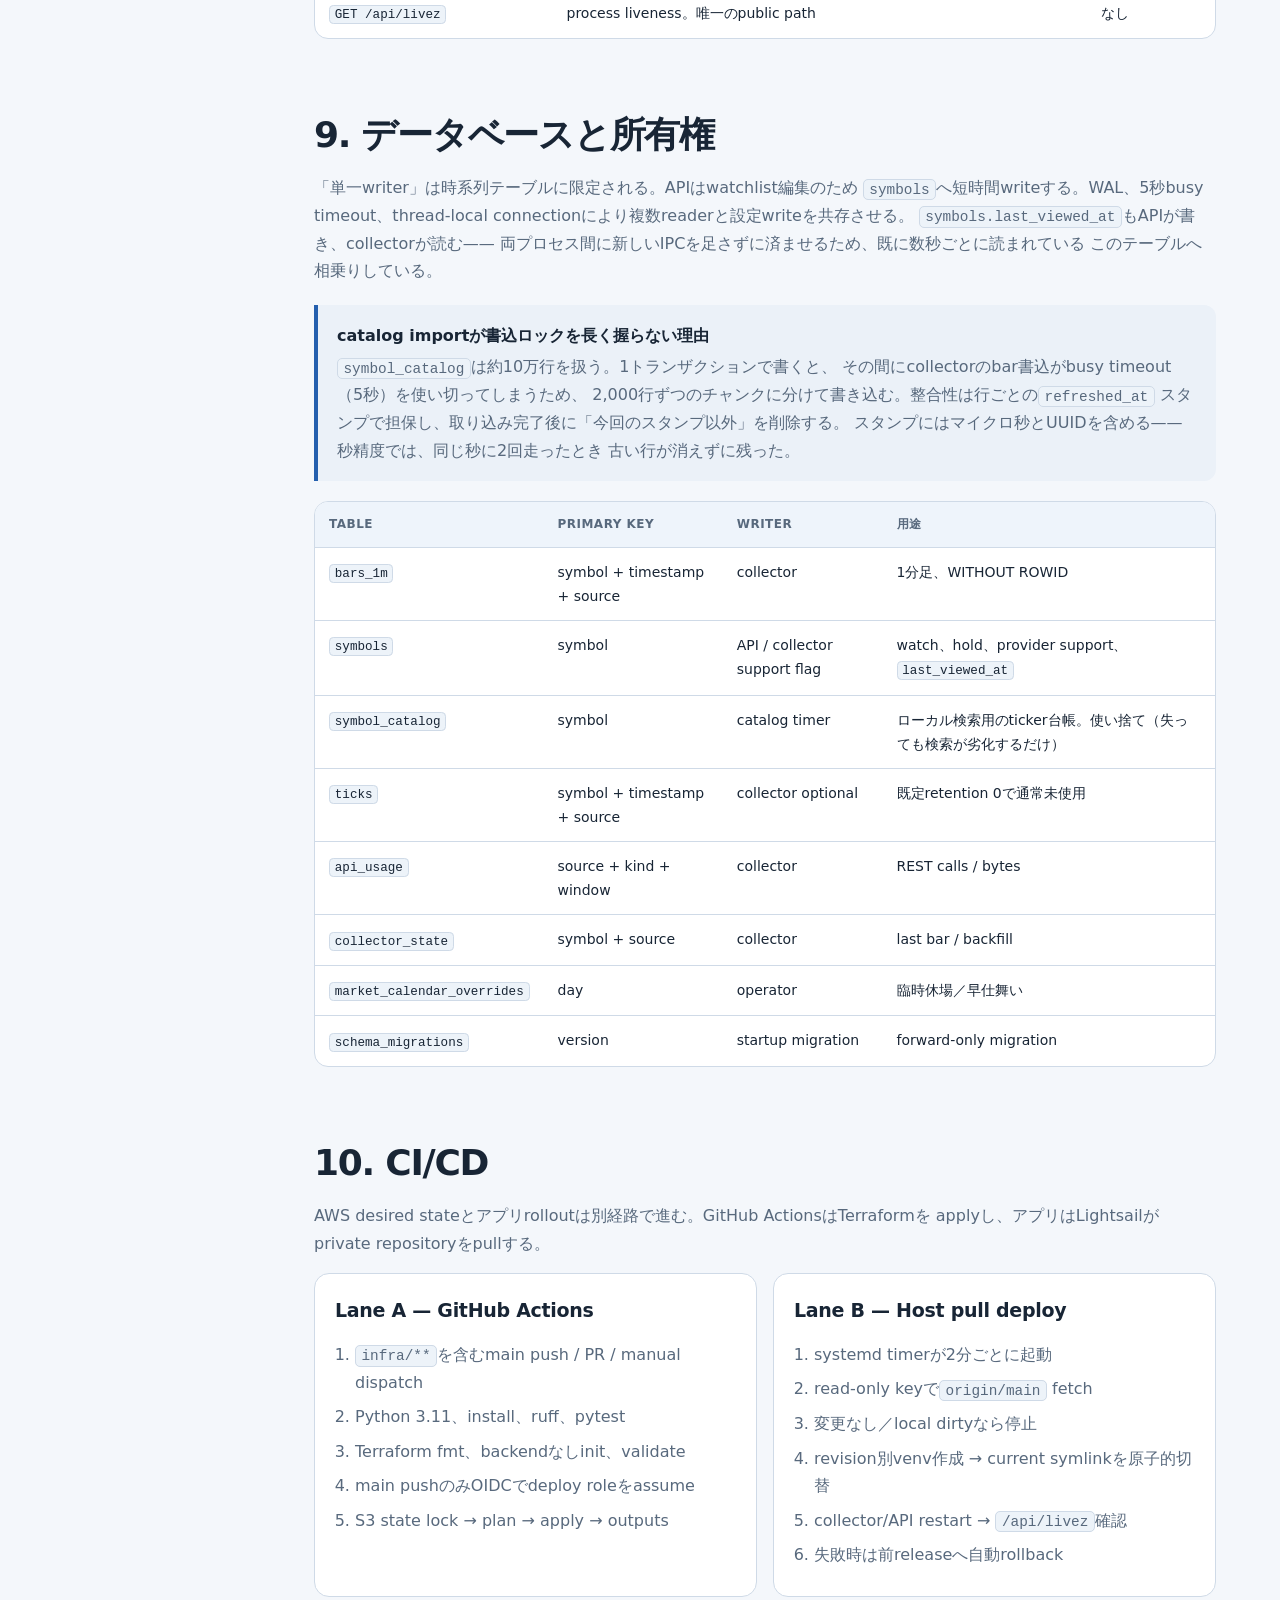
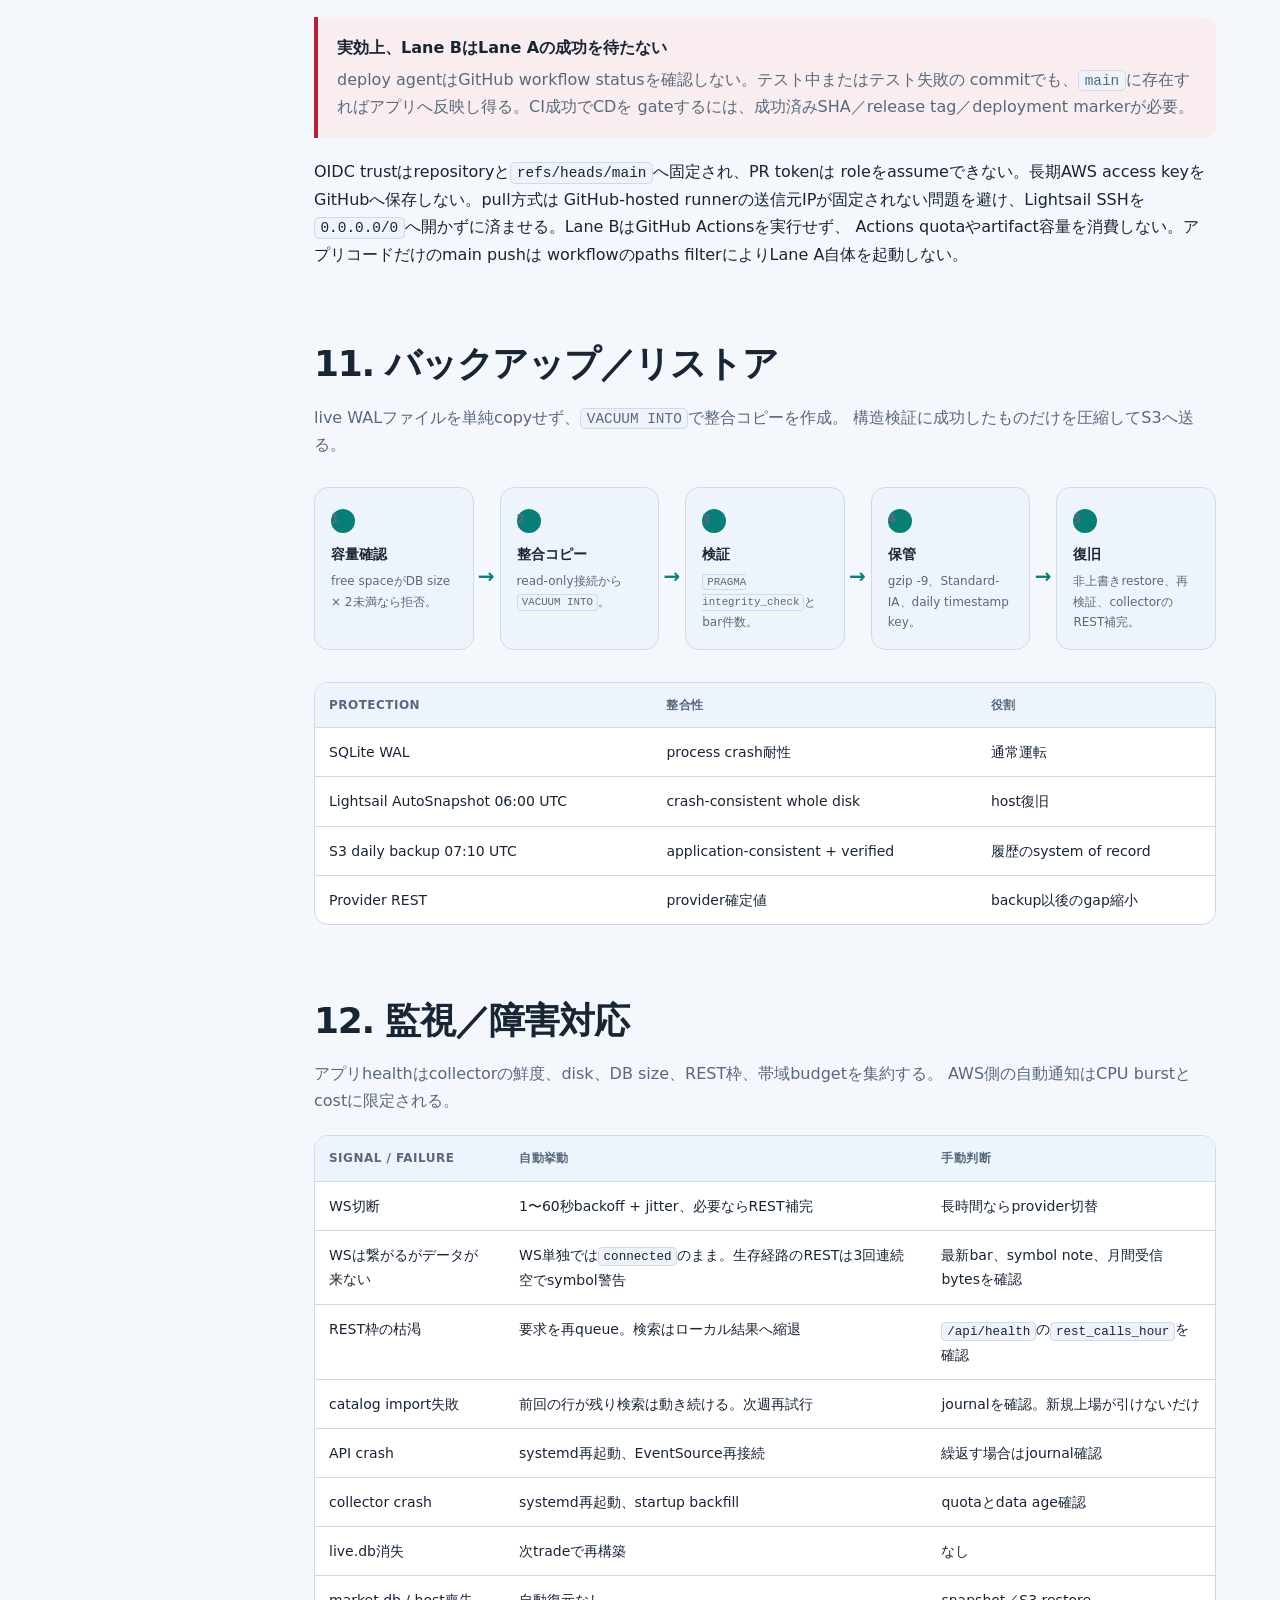
==== commit 35f3655e: "Separate timing expectations from conditional edge [skip ci]" ====
--- a/docs/system-architecture.html
+++ b/docs/system-architecture.html
@@ -1589,8 +1589,9 @@
             上昇率・peer差平均を表示し、URL queryから別銘柄も選べる。
             同規模変動後1〜20取引日の上昇率を連続曲線で先に見せ、平均期待リターン最大の
             期間と、期間重複・ばらつきを補正した80%片側下限最大の保守候補を併記する。
-            さらに初日変動率10分位×1〜20取引日の期待リターン面をヒートマップにし、
-            売却候補Sと期待安値の買い待ち候補Bを重ねる。
+            さらに初日変動率10分位×1〜20取引日の期待リターン面をヒートマップにする。
+            色は同じ期間の通常平均との差として長期上昇ドリフトを除き、絶対平均最大の
+            売却候補Sと絶対平均最小の買い待ち候補Bを重ねる。
             続いて選択した反応日の
             銘柄return・同業平均・差分、全ニュース反応日の期間別分布、反応日の
             1日return時系列を続ける。全数値表は検算用に残し、記事別の長い明細は
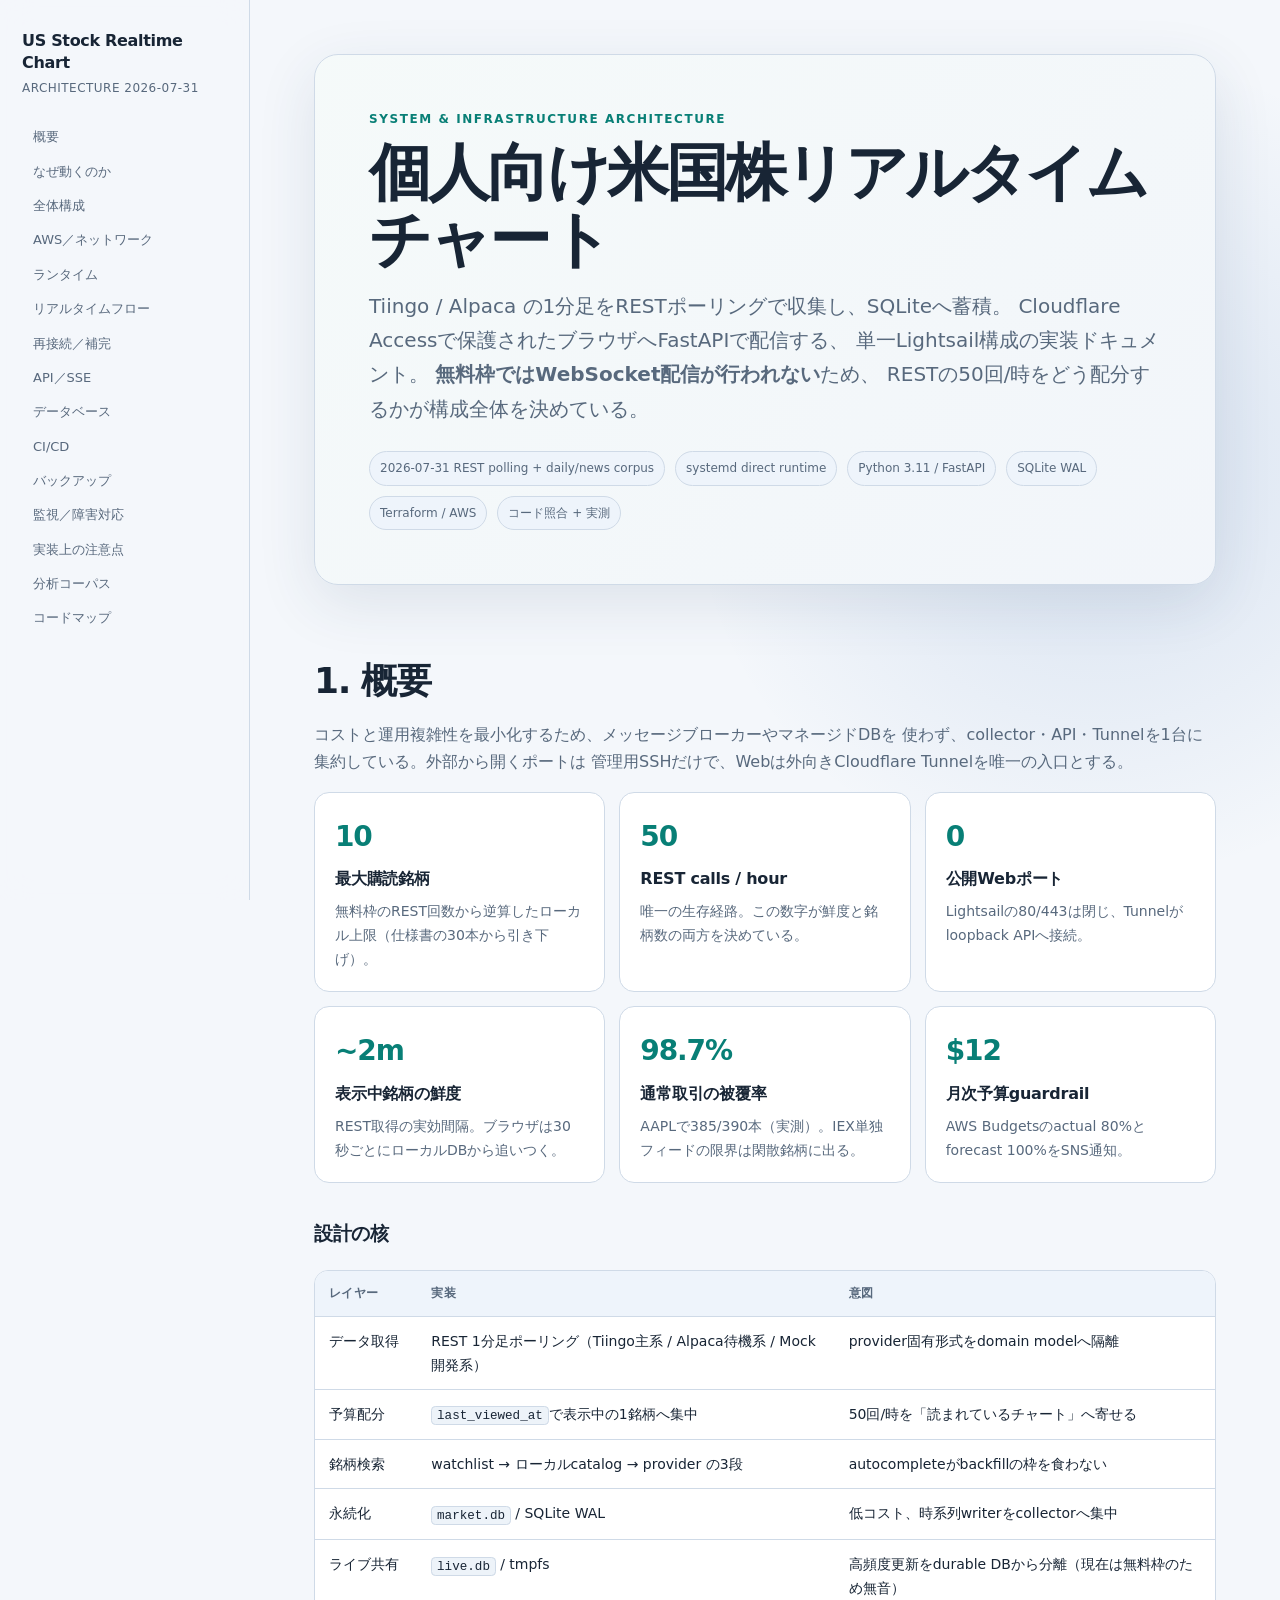
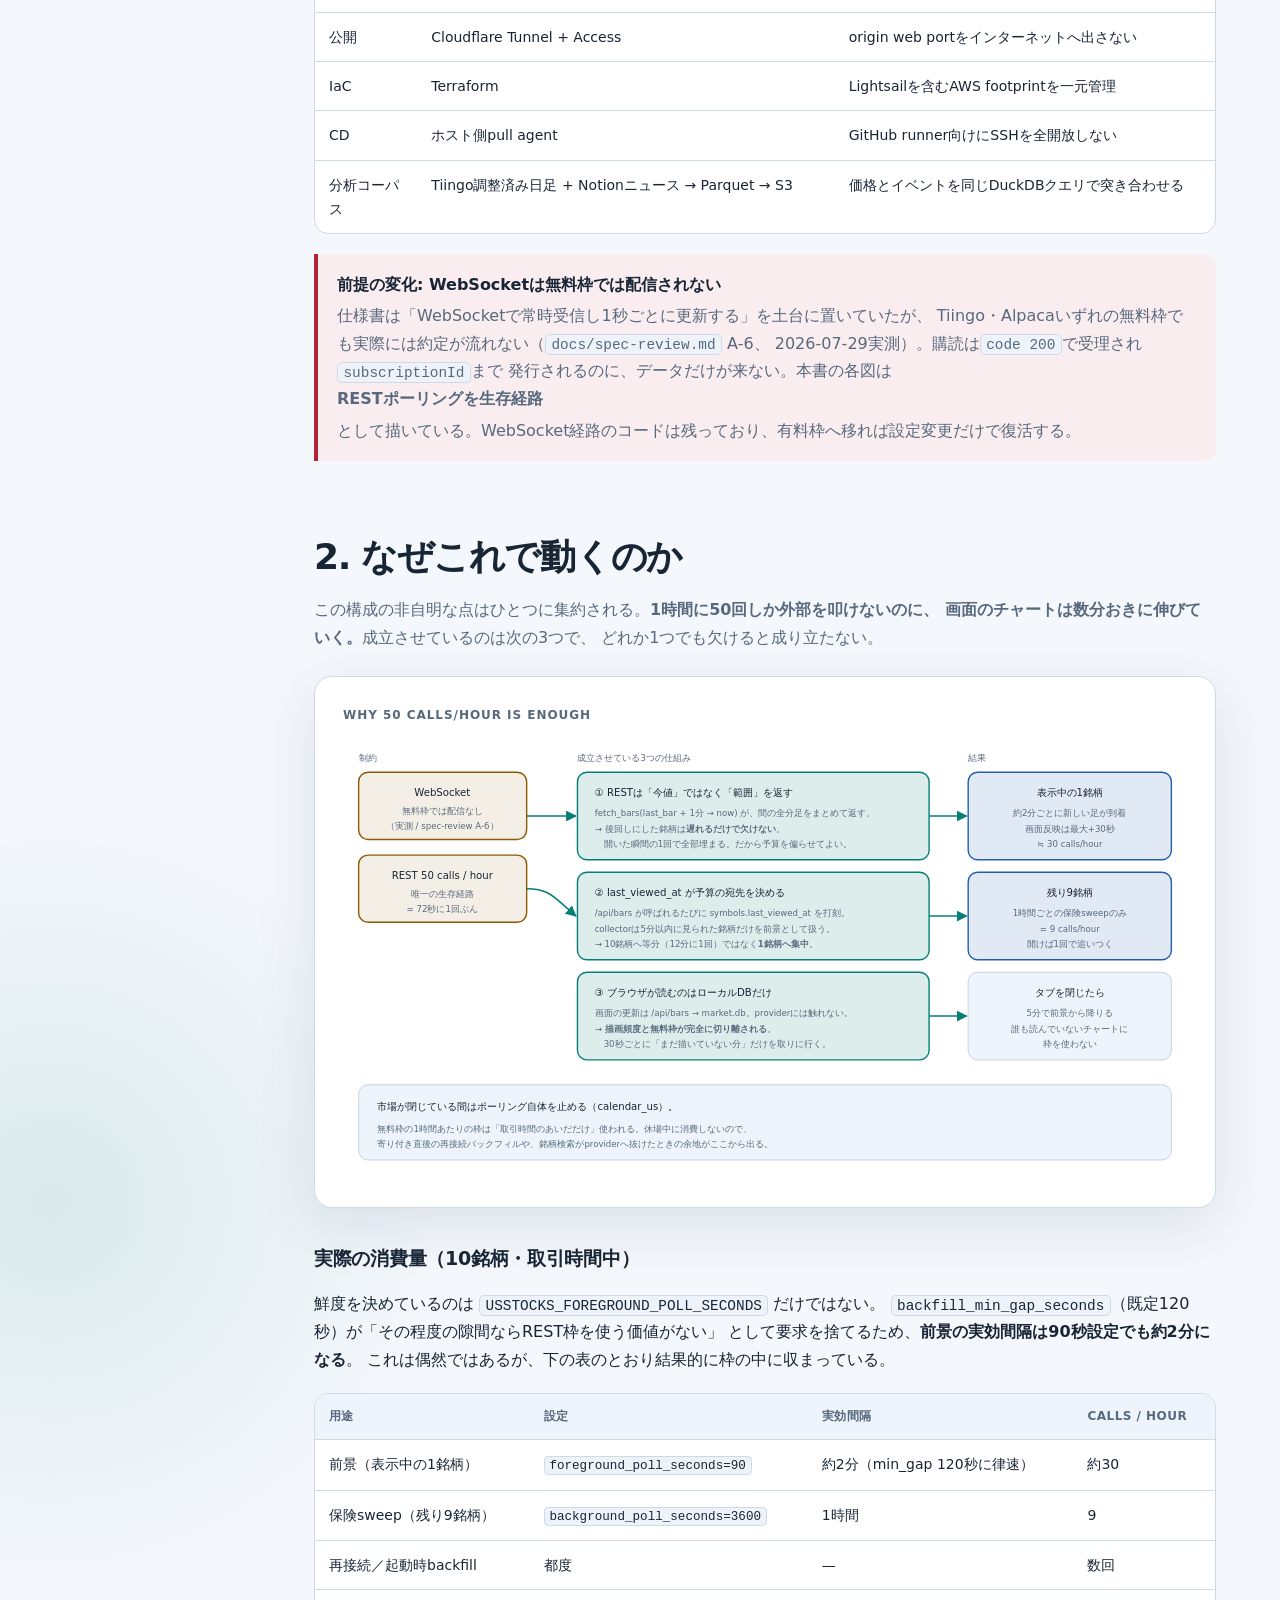
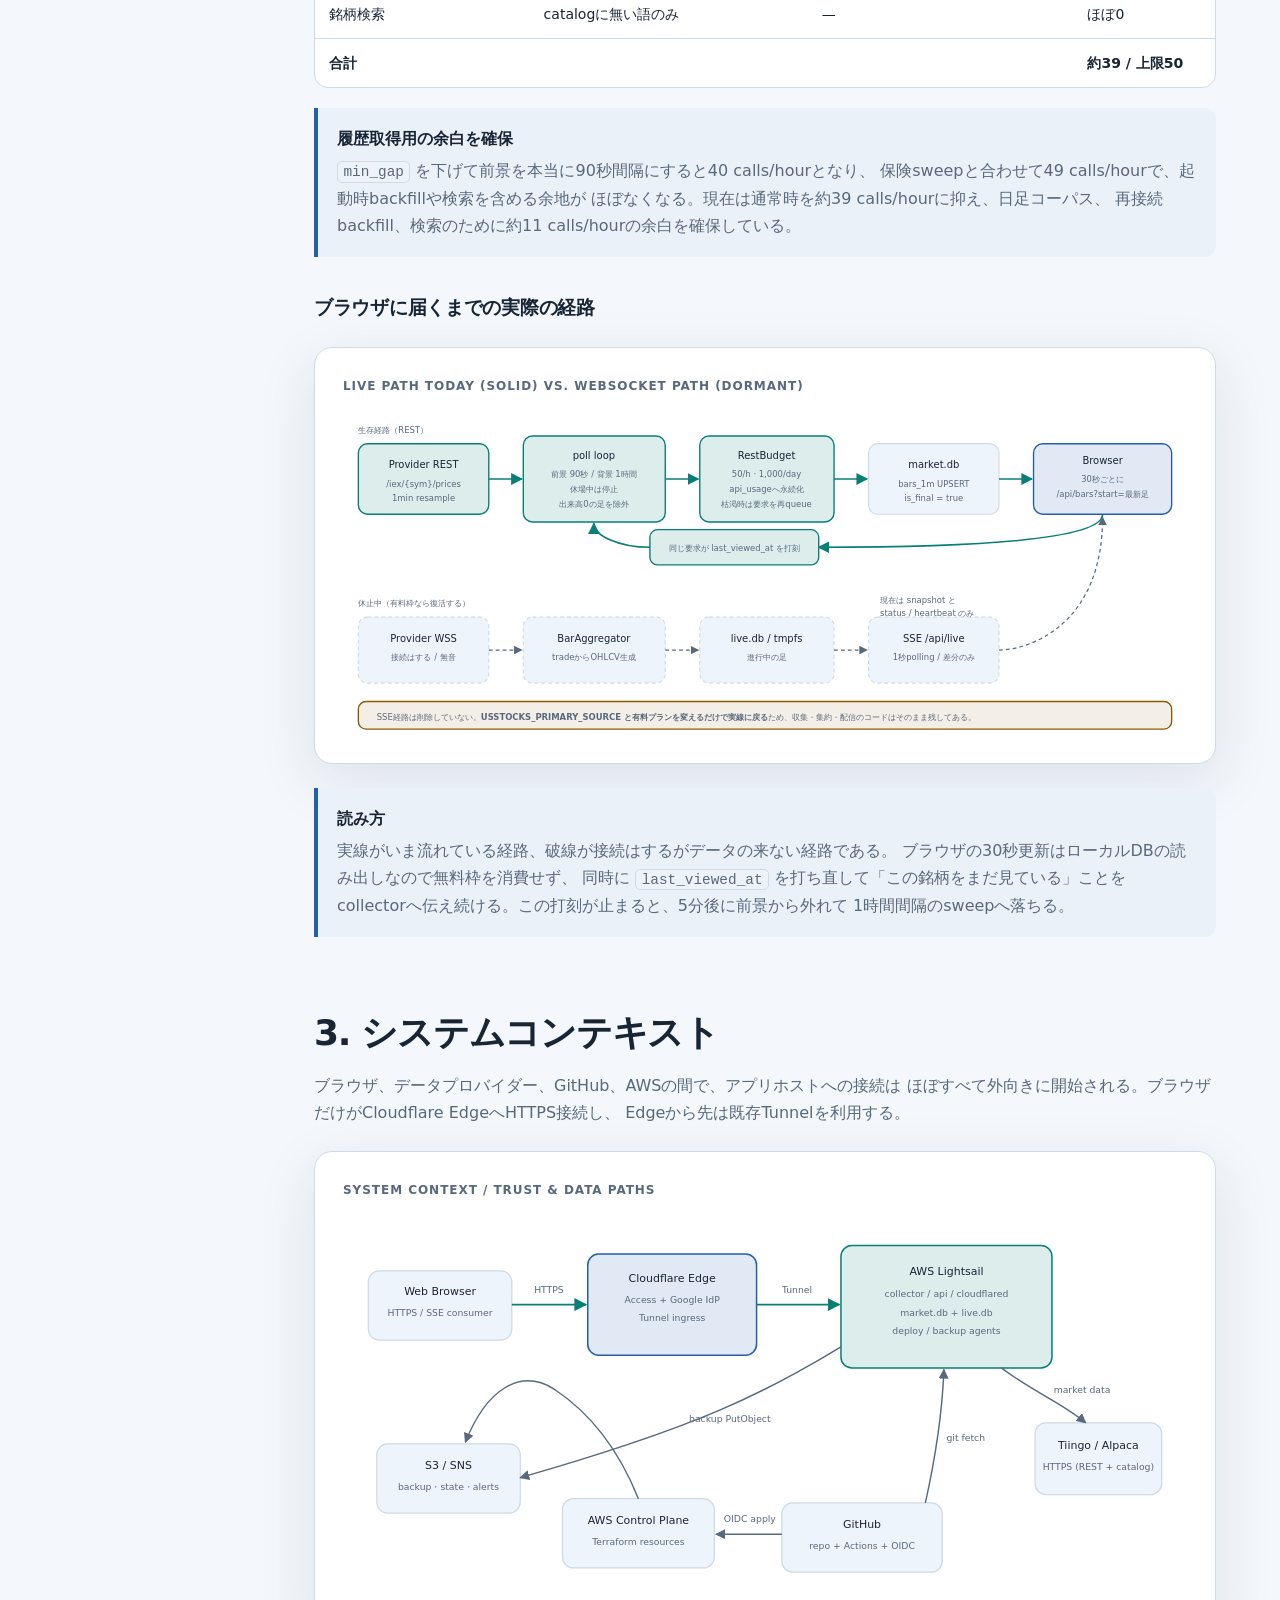
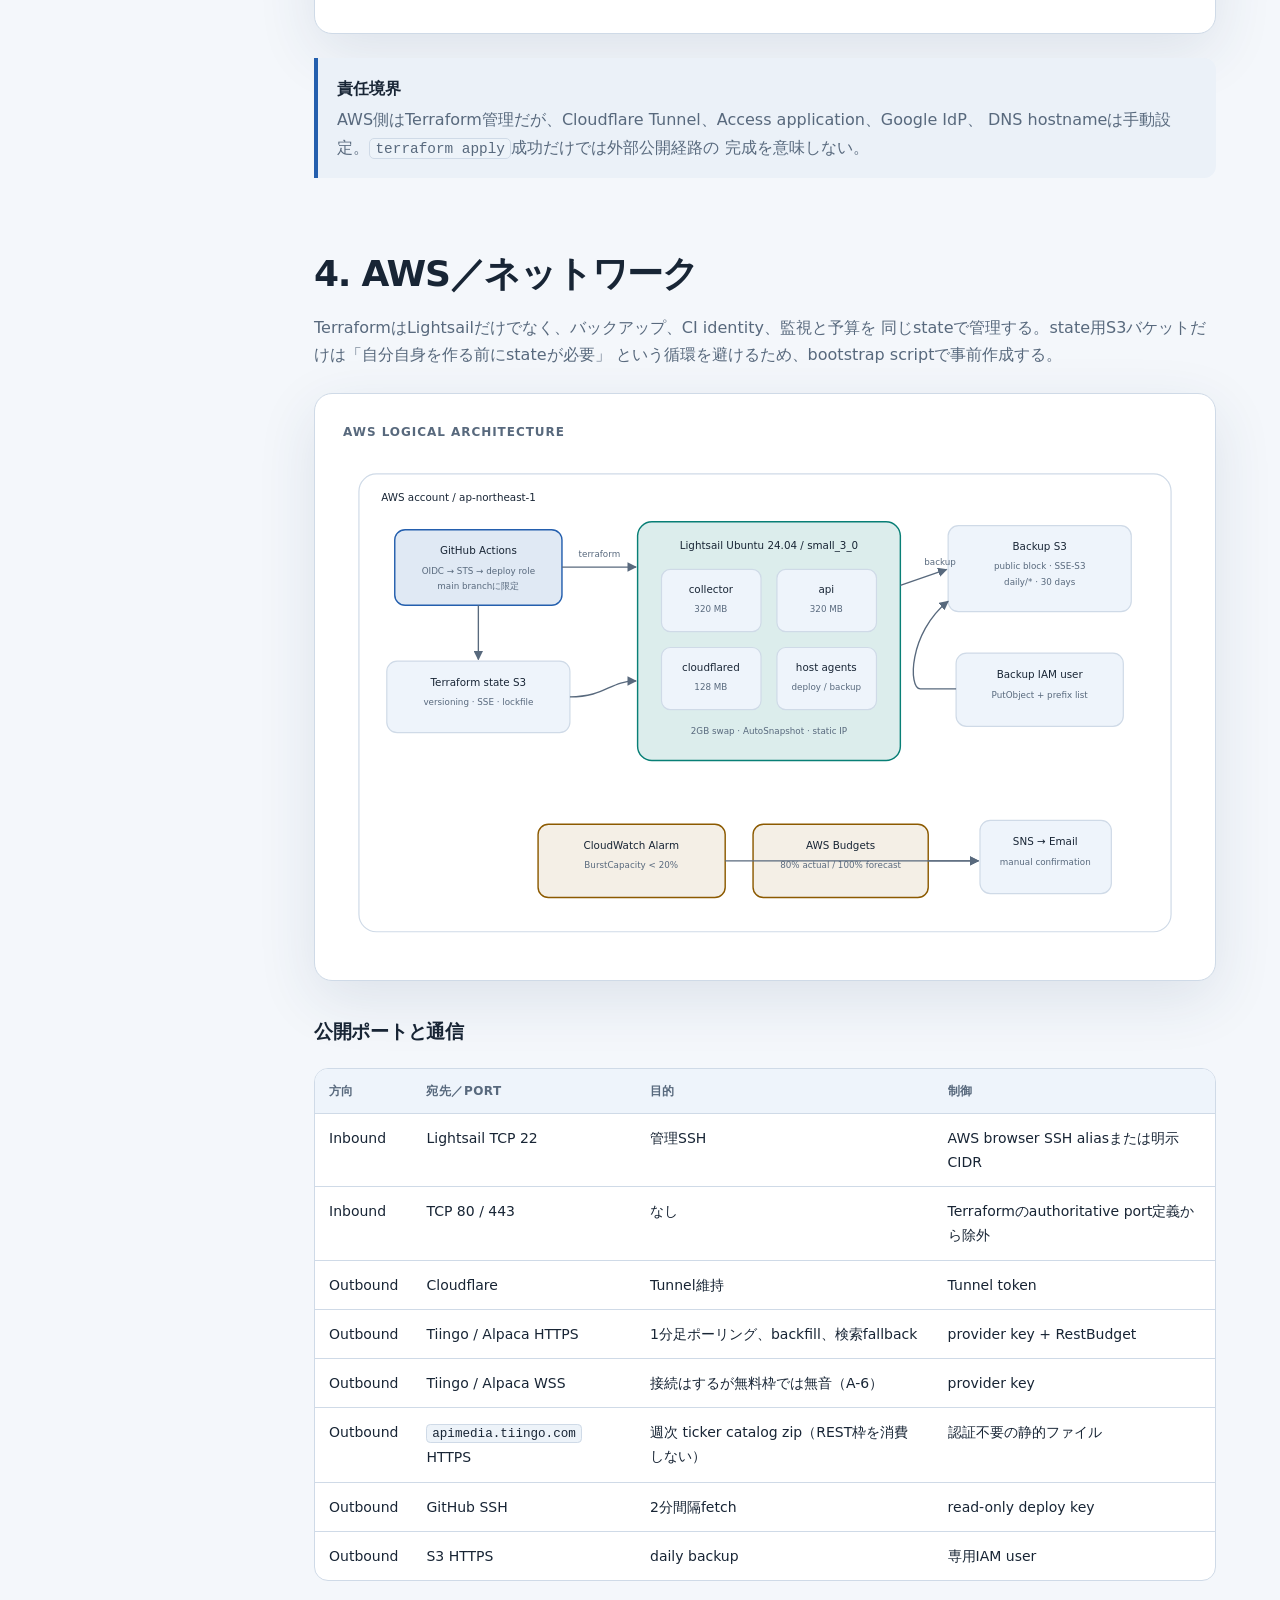
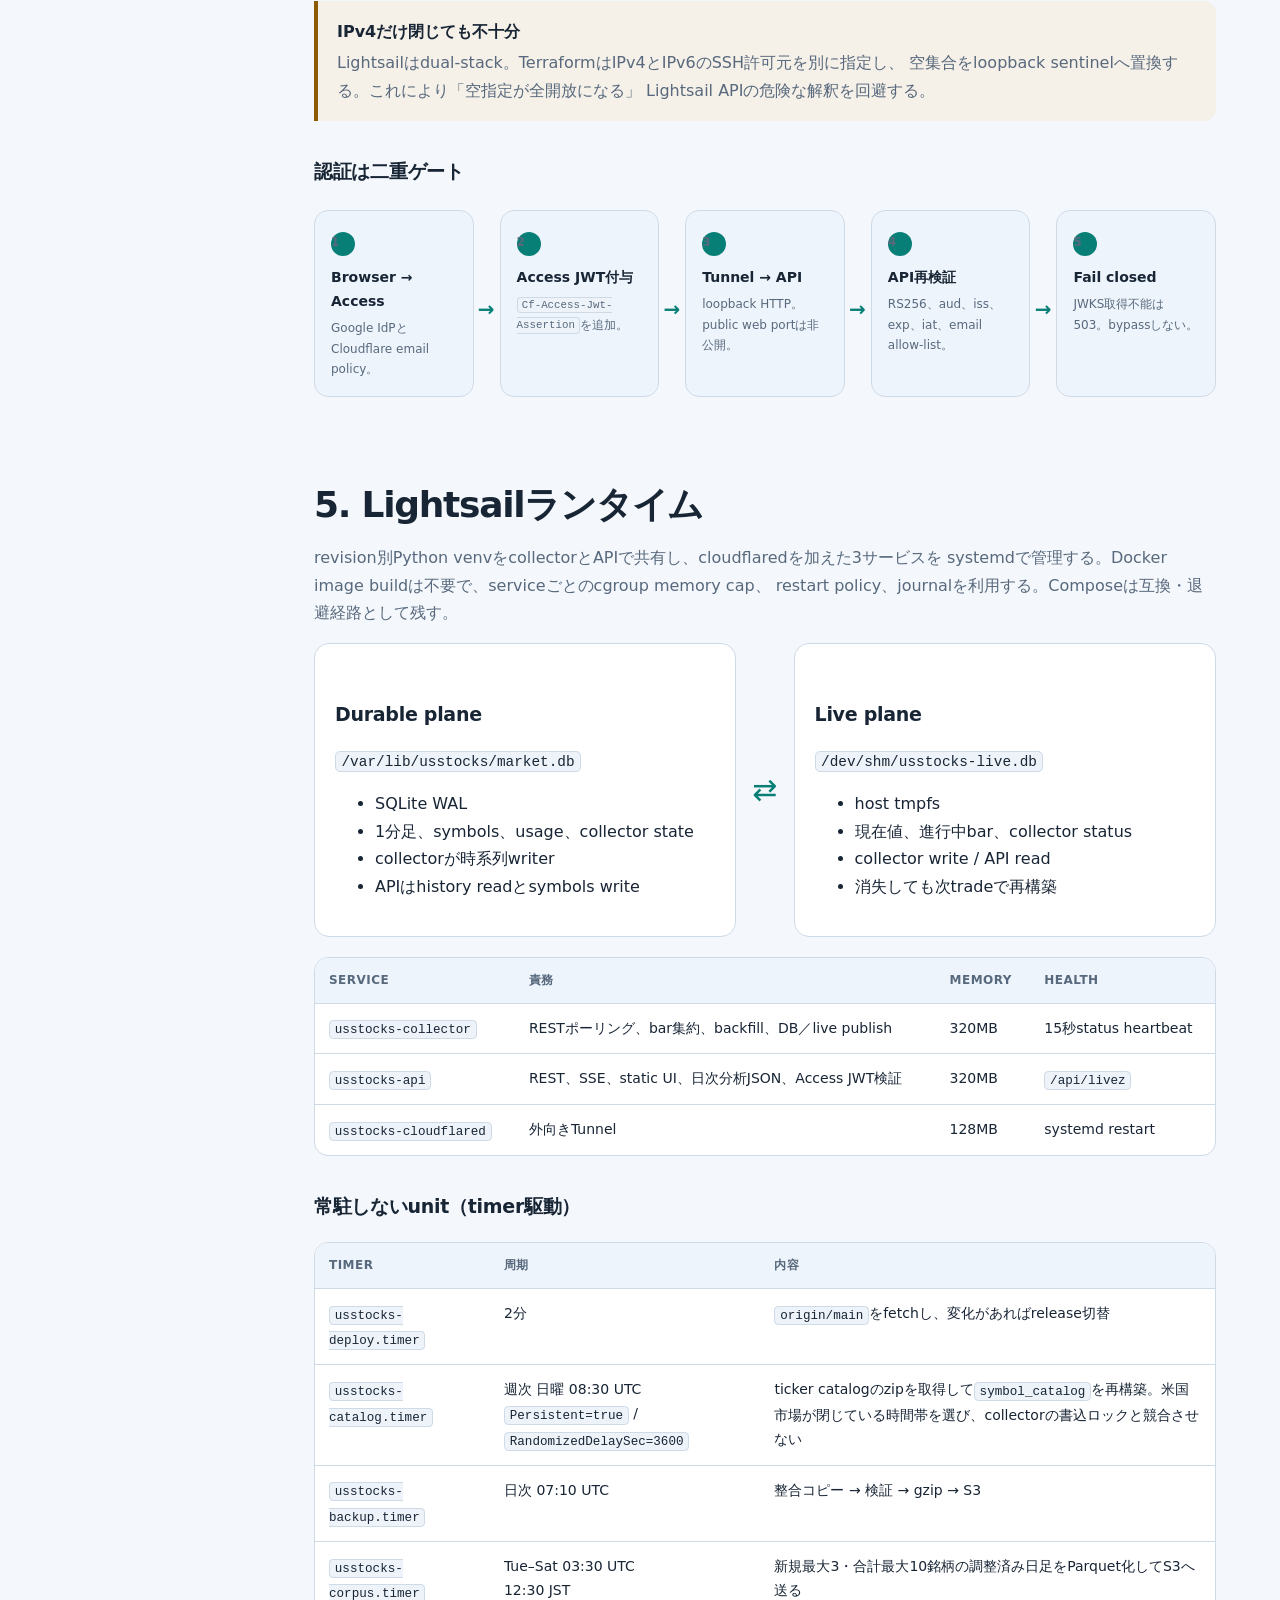
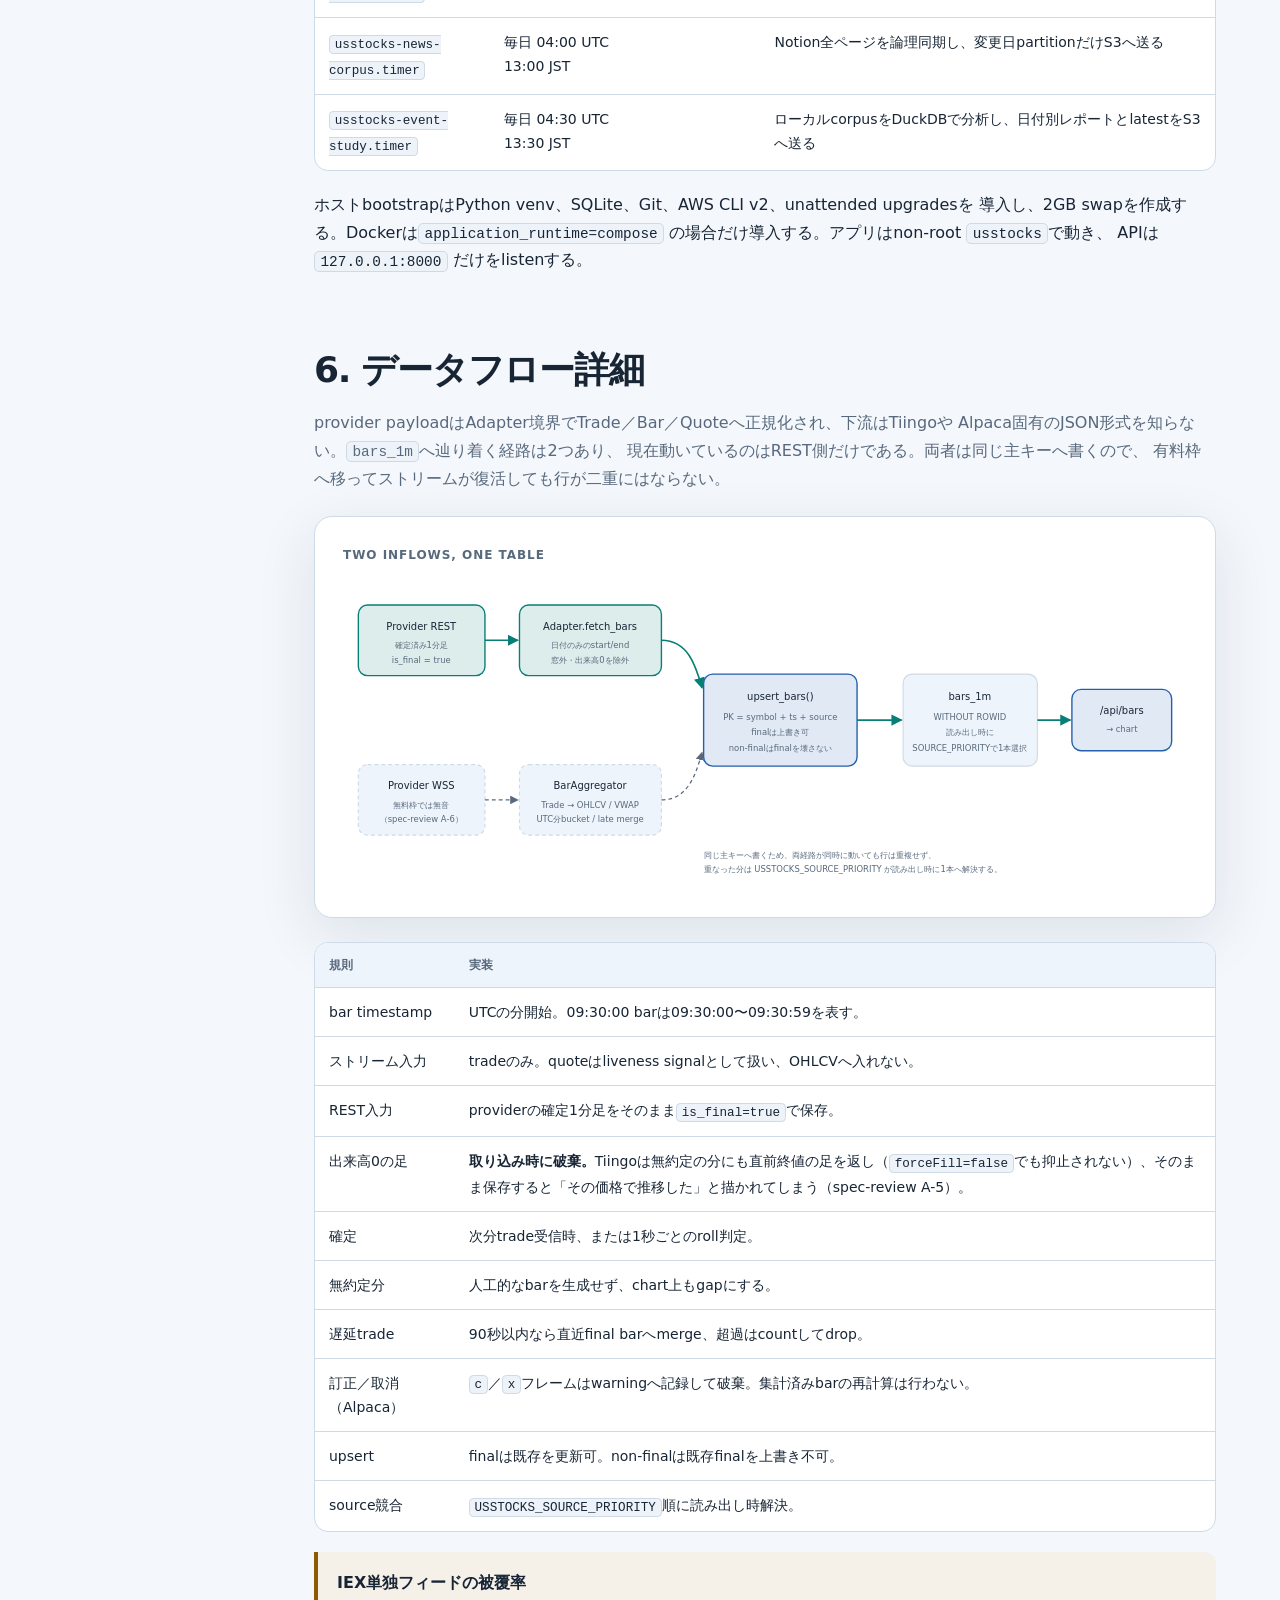
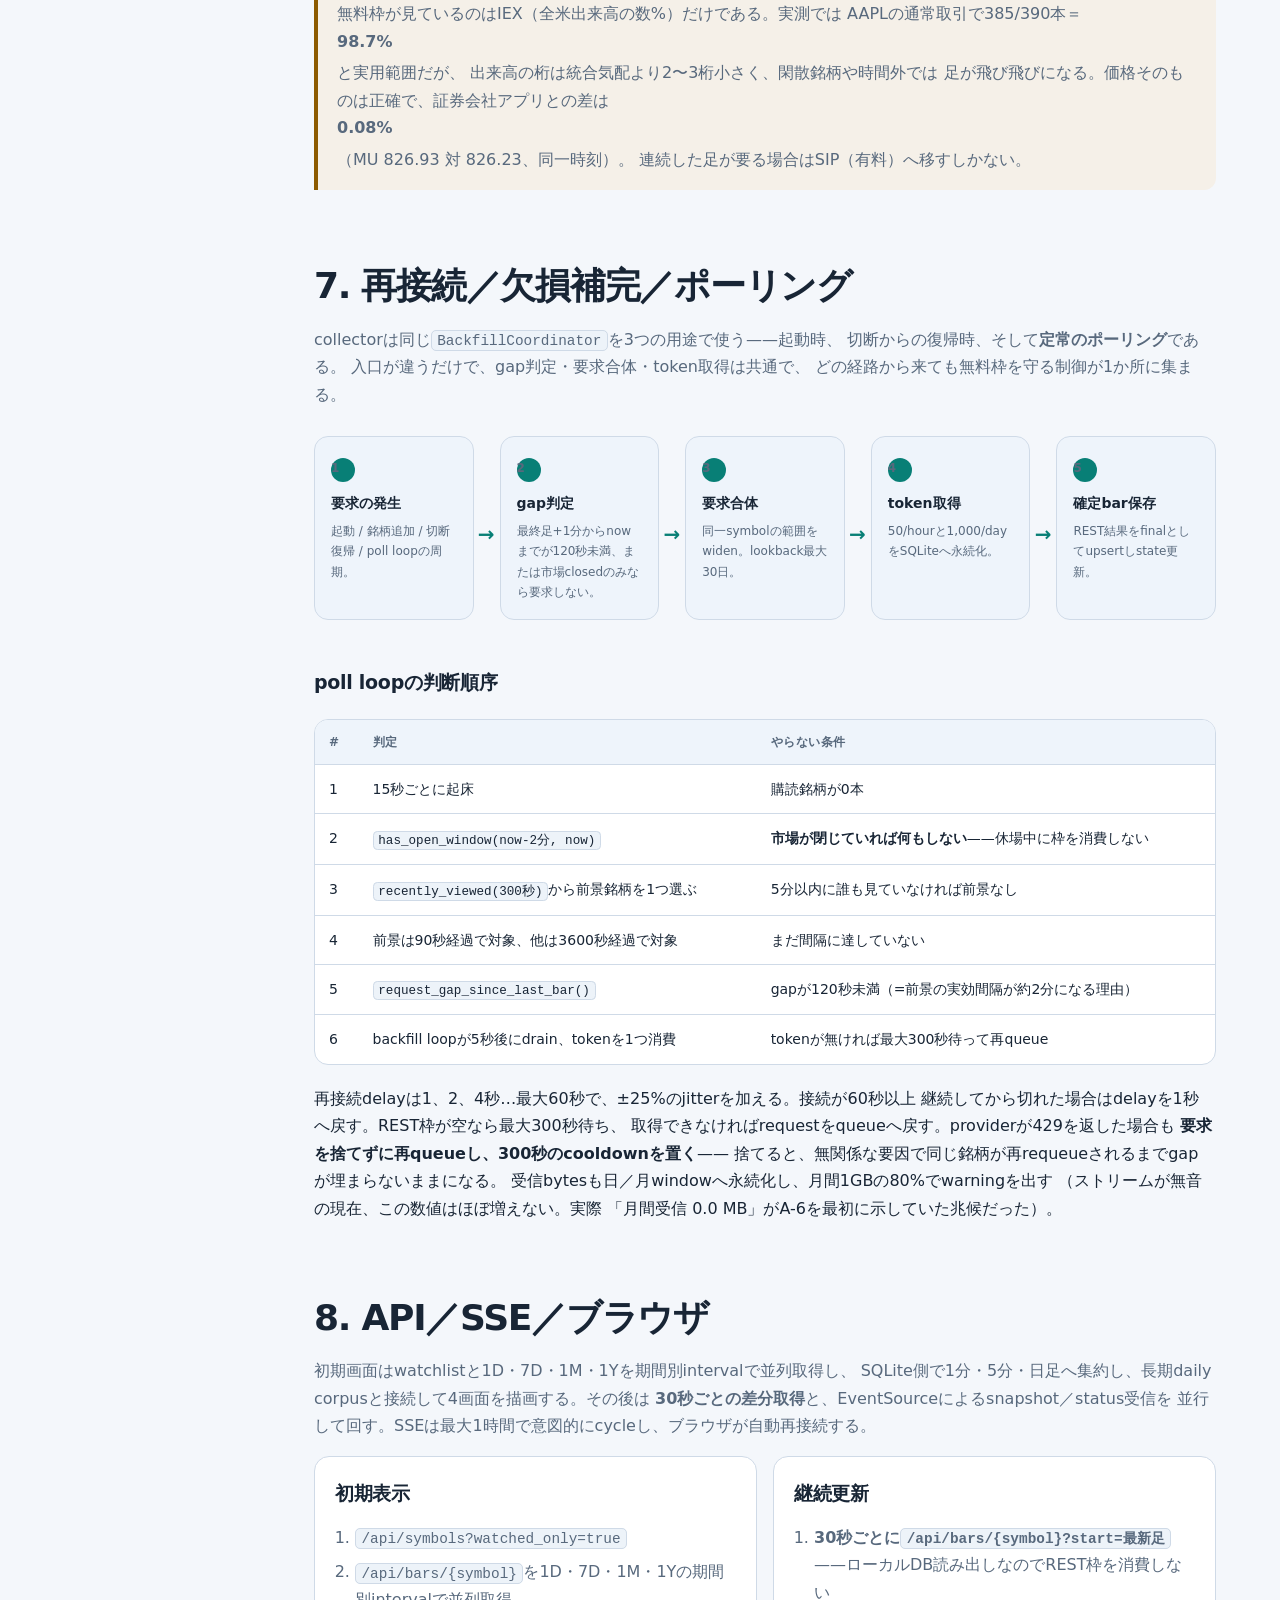
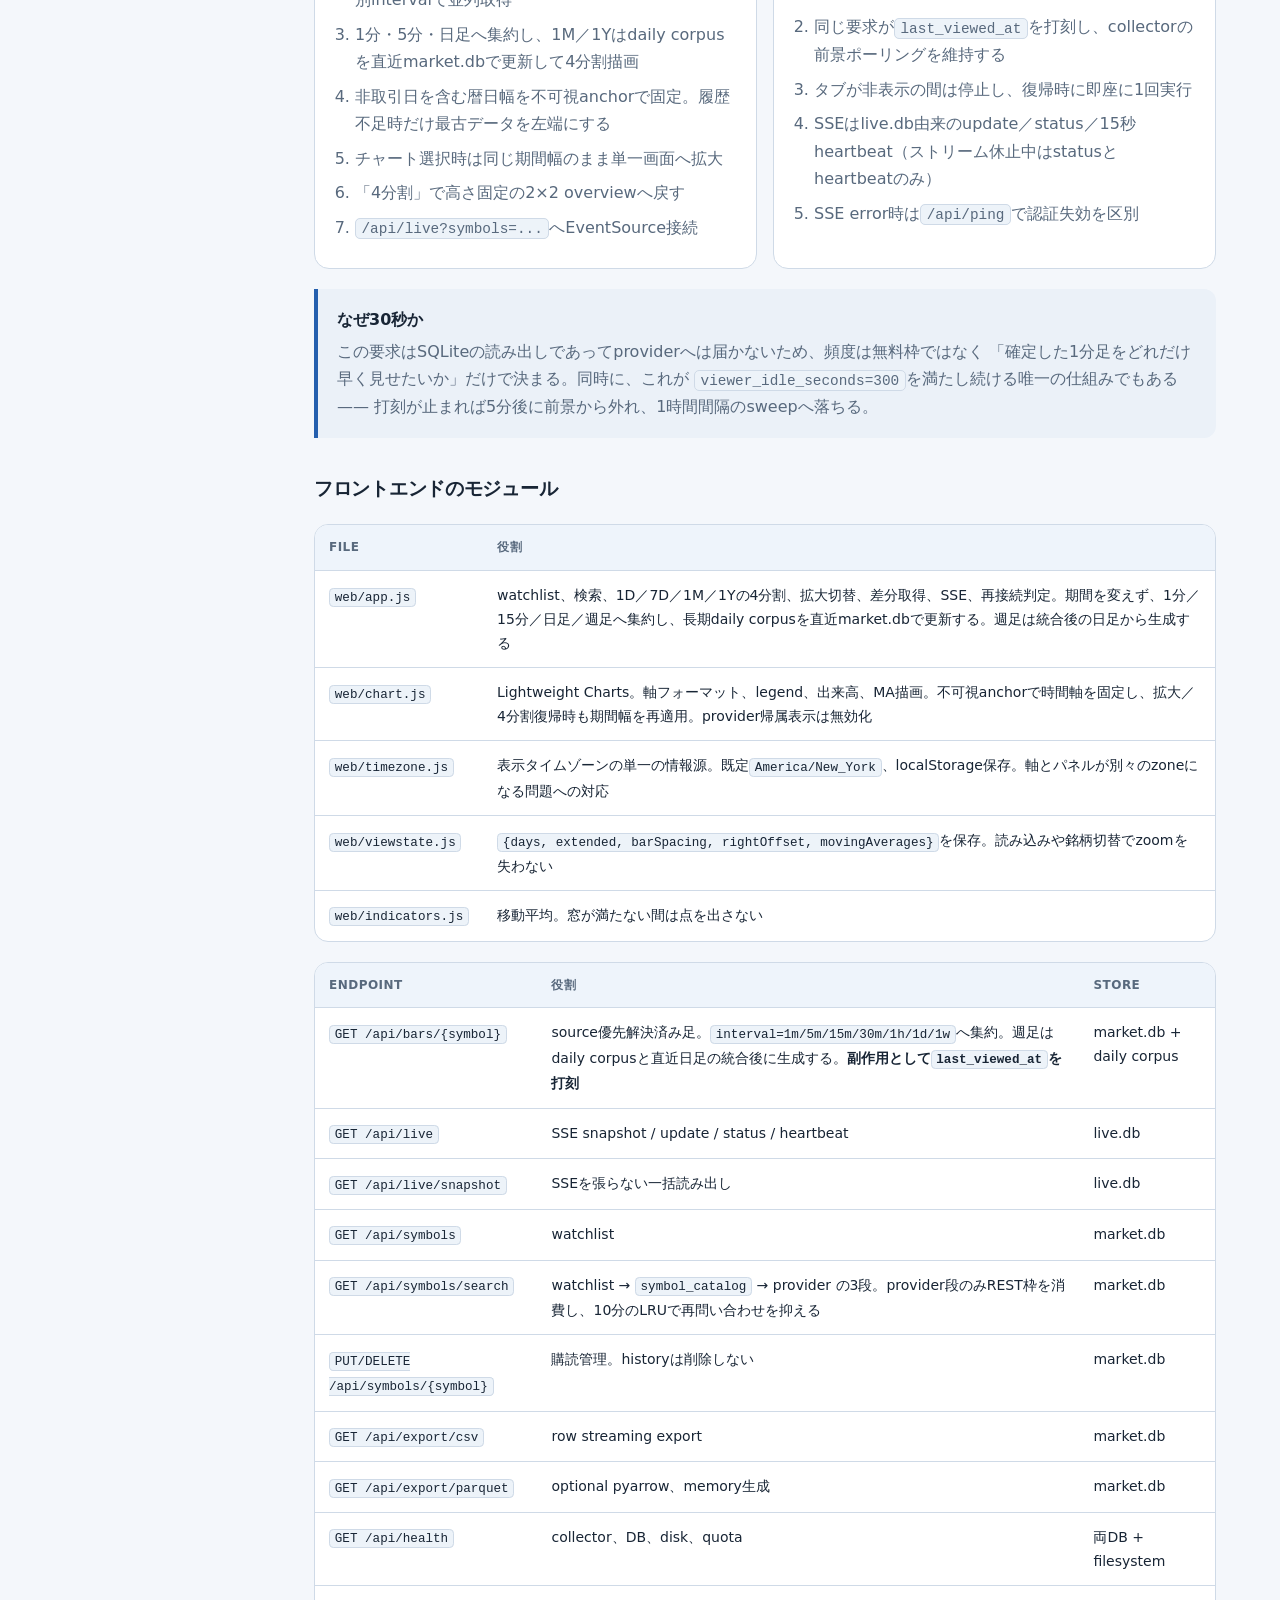
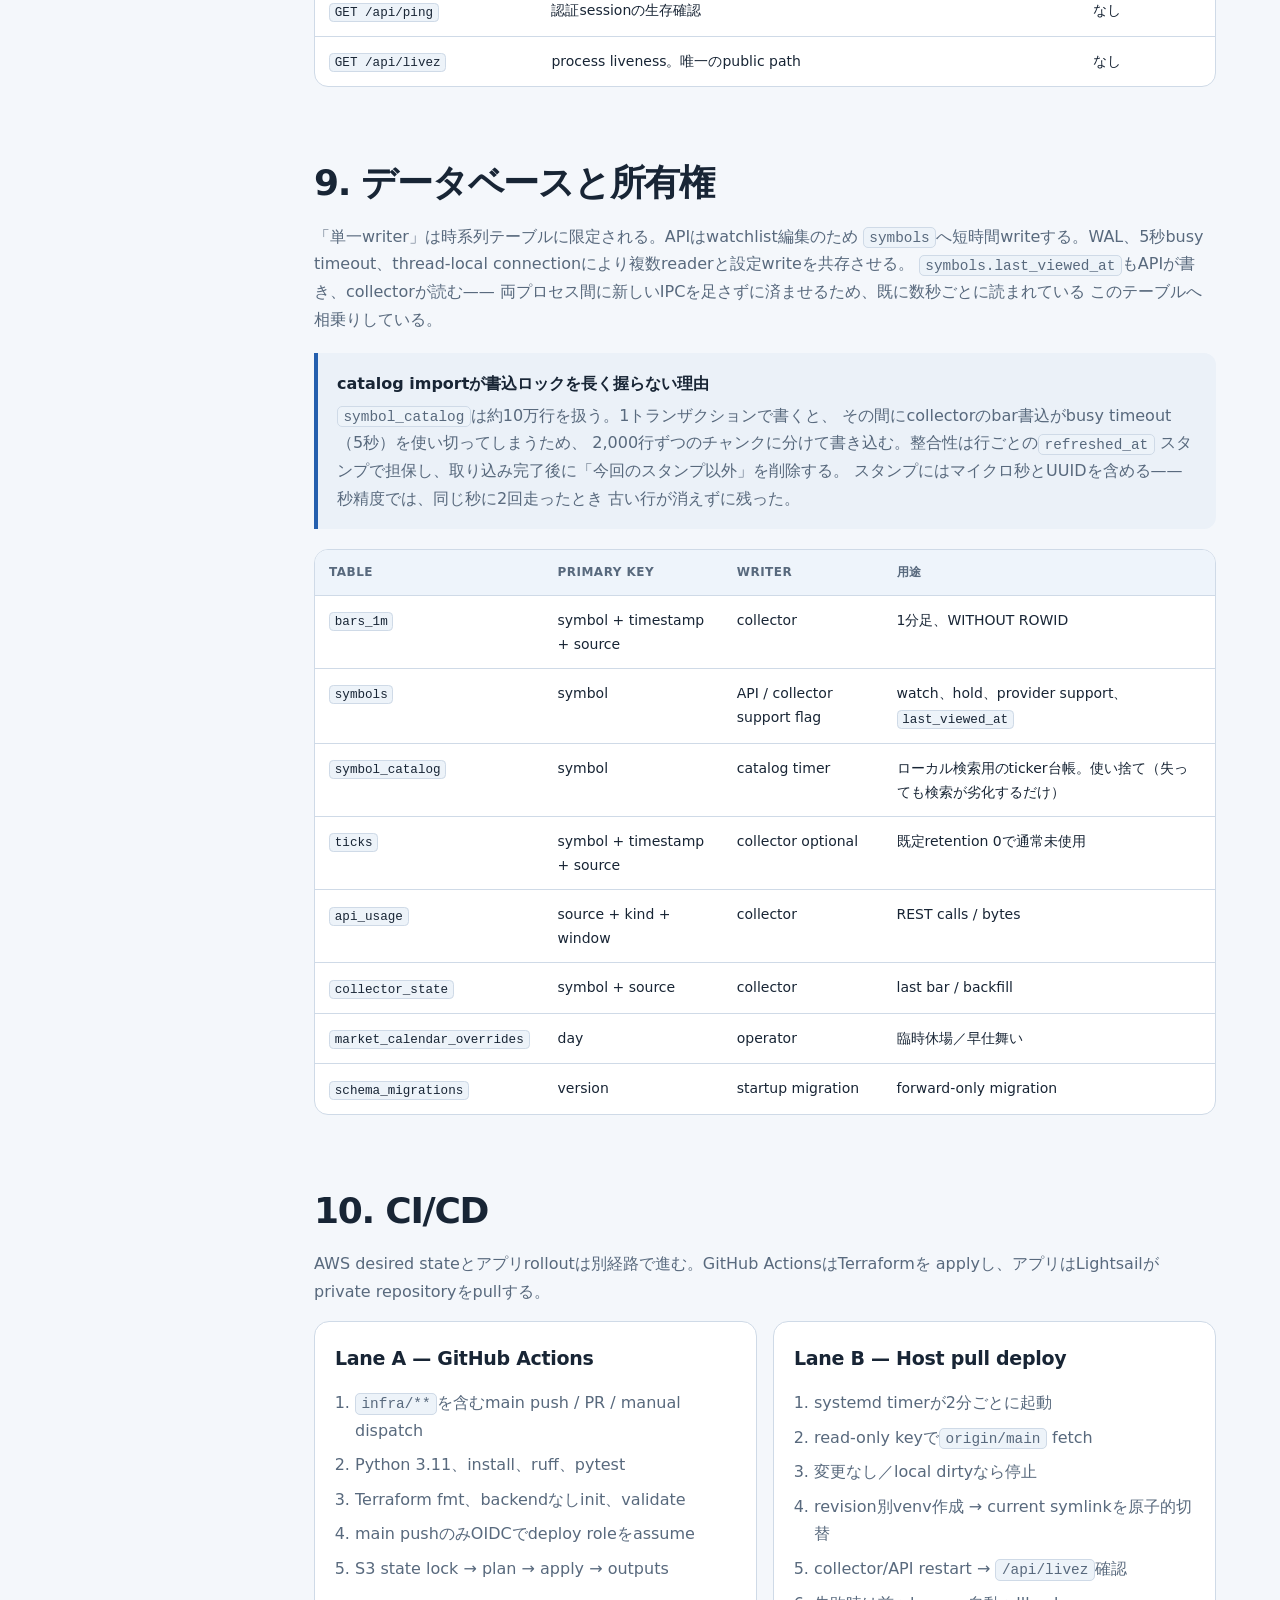
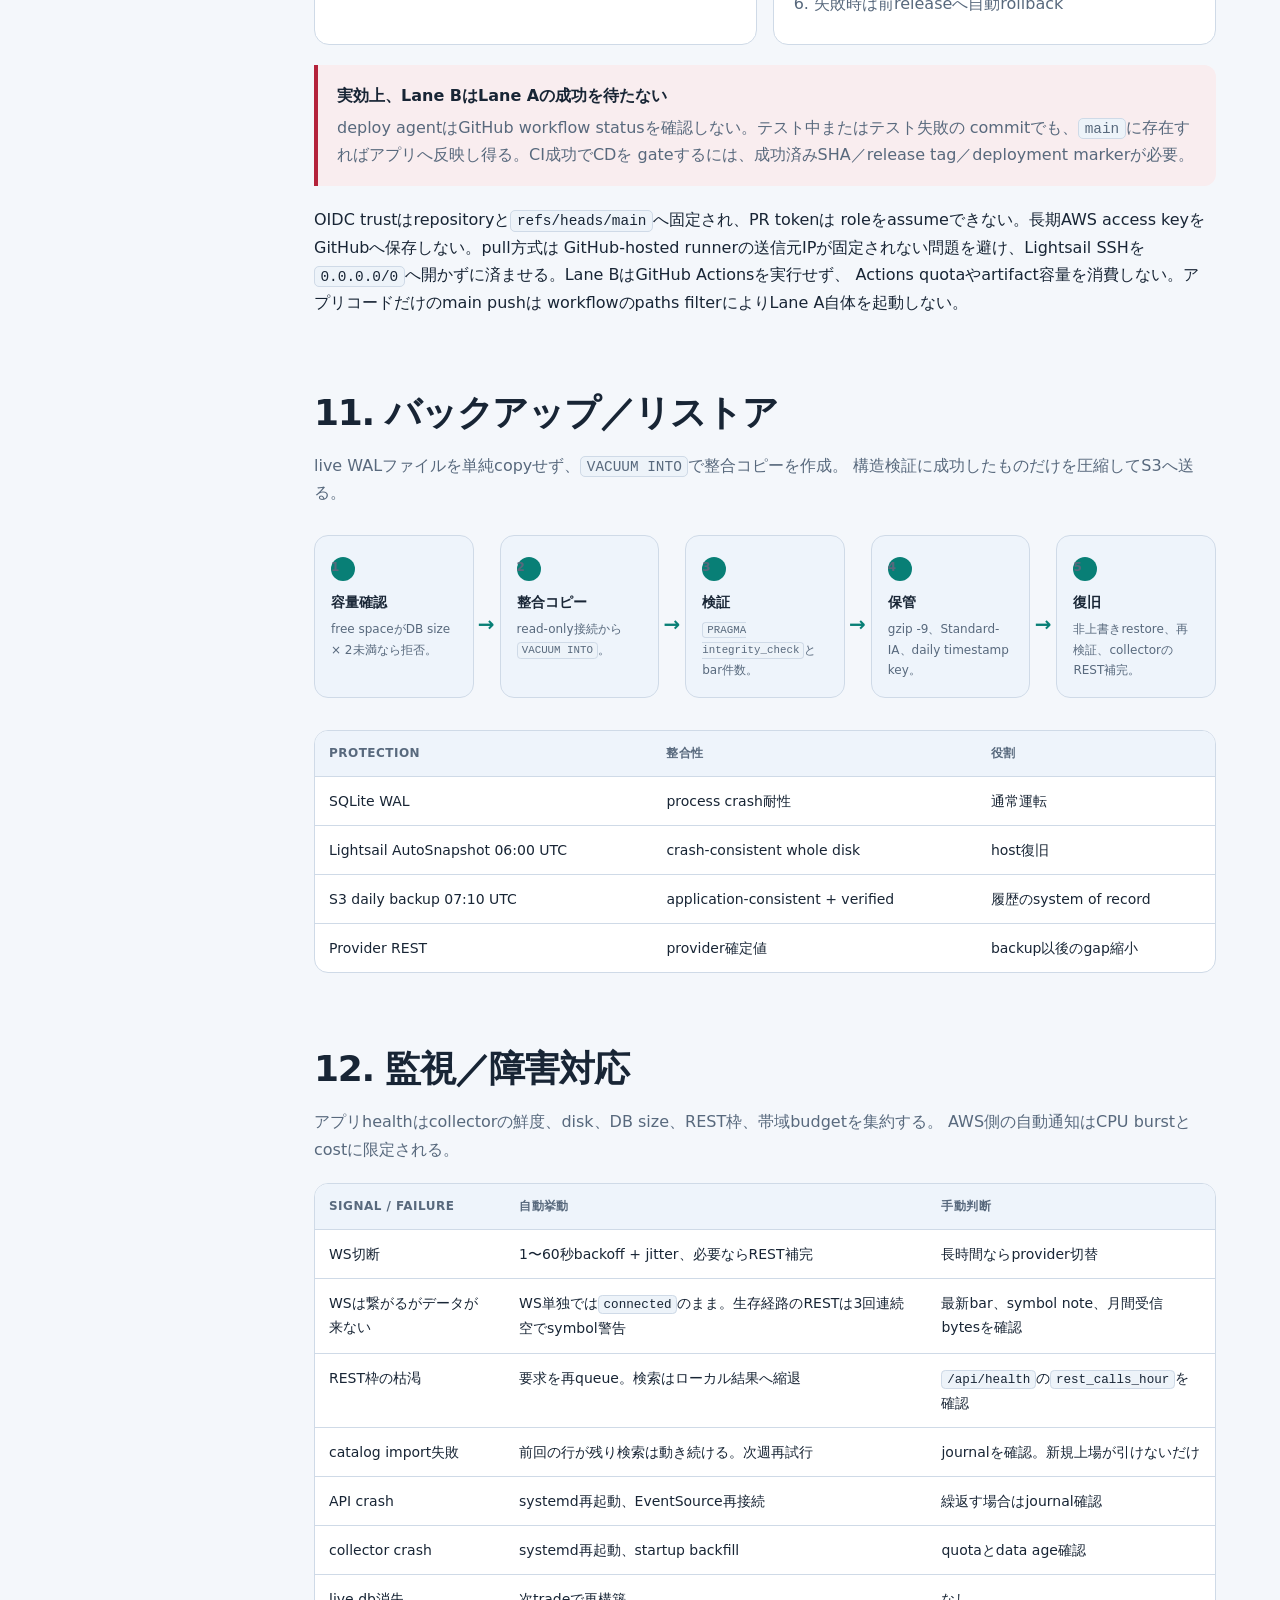
==== commit 94a93ef6: "Add risk-adjusted trade plans and weekly charts [skip ci]" ====
--- a/docs/system-architecture.html
+++ b/docs/system-architecture.html
@@ -1207,7 +1207,7 @@
           <table>
             <thead><tr><th>File</th><th>役割</th></tr></thead>
             <tbody>
-              <tr><td><code>web/app.js</code></td><td>watchlist、検索、1D／7D／1M／1Yの4分割、拡大切替、差分取得、SSE、再接続判定。期間を変えず、1分／5分／日足／日足へ集約し、長期daily corpusを直近market.dbで更新する</td></tr>
+              <tr><td><code>web/app.js</code></td><td>watchlist、検索、1D／7D／1M／1Yの4分割、拡大切替、差分取得、SSE、再接続判定。期間を変えず、1分／15分／日足／週足へ集約し、長期daily corpusを直近market.dbで更新する。週足は統合後の日足から生成する</td></tr>
               <tr><td><code>web/chart.js</code></td><td>Lightweight Charts。軸フォーマット、legend、出来高、MA描画。不可視anchorで時間軸を固定し、拡大／4分割復帰時も期間幅を再適用。provider帰属表示は無効化</td></tr>
               <tr><td><code>web/timezone.js</code></td><td>表示タイムゾーンの単一の情報源。既定<code>America/New_York</code>、localStorage保存。軸とパネルが別々のzoneになる問題への対応</td></tr>
               <tr><td><code>web/viewstate.js</code></td><td><code>{days, extended, barSpacing, rightOffset, movingAverages}</code>を保存。読み込みや銘柄切替でzoomを失わない</td></tr>
@@ -1220,7 +1220,7 @@
           <table>
             <thead><tr><th>Endpoint</th><th>役割</th><th>Store</th></tr></thead>
             <tbody>
-              <tr><td><code>GET /api/bars/{symbol}</code></td><td>source優先解決済み足。<code>interval=1m/5m/15m/30m/1h/1d</code>をDB内集約。<strong>副作用として<code>last_viewed_at</code>を打刻</strong></td><td>market.db</td></tr>
+              <tr><td><code>GET /api/bars/{symbol}</code></td><td>source優先解決済み足。<code>interval=1m/5m/15m/30m/1h/1d/1w</code>へ集約。週足はdaily corpusと直近日足の統合後に生成する。<strong>副作用として<code>last_viewed_at</code>を打刻</strong></td><td>market.db + daily corpus</td></tr>
               <tr><td><code>GET /api/live</code></td><td>SSE snapshot / update / status / heartbeat</td><td>live.db</td></tr>
               <tr><td><code>GET /api/live/snapshot</code></td><td>SSEを張らない一括読み出し</td><td>live.db</td></tr>
               <tr><td><code>GET /api/symbols</code></td><td>watchlist</td><td>market.db</td></tr>
@@ -1590,8 +1590,11 @@
             同規模変動後1〜20取引日の上昇率を連続曲線で先に見せ、平均期待リターン最大の
             期間と、期間重複・ばらつきを補正した80%片側下限最大の保守候補を併記する。
             さらに初日変動率10分位×1〜20取引日の期待リターン面をヒートマップにする。
-            色は同じ期間の通常平均との差として長期上昇ドリフトを除き、絶対平均最大の
-            売却候補Sと絶対平均最小の買い待ち候補Bを重ねる。
+            色は同じ期間の通常平均との差として長期上昇ドリフトを除く。B/Sは独立した
+            最小・最大ではなく、買い日Bより後に売り日Sを置く全組み合わせを直接集計し、
+            往復コスト0.10%、期間重複、ばらつきを差し引いた80%片側下限最大のペアを重ねる。
+            売買区間の期待値、勝率、10%下振れ点、同subsector超過、実効標本を併記し、
+            Sが20日後なら天井ではなく観測期間末であることを警告する。
             続いて選択した反応日の
             銘柄return・同業平均・差分、全ニュース反応日の期間別分布、反応日の
             1日return時系列を続ける。全数値表は検算用に残し、記事別の長い明細は
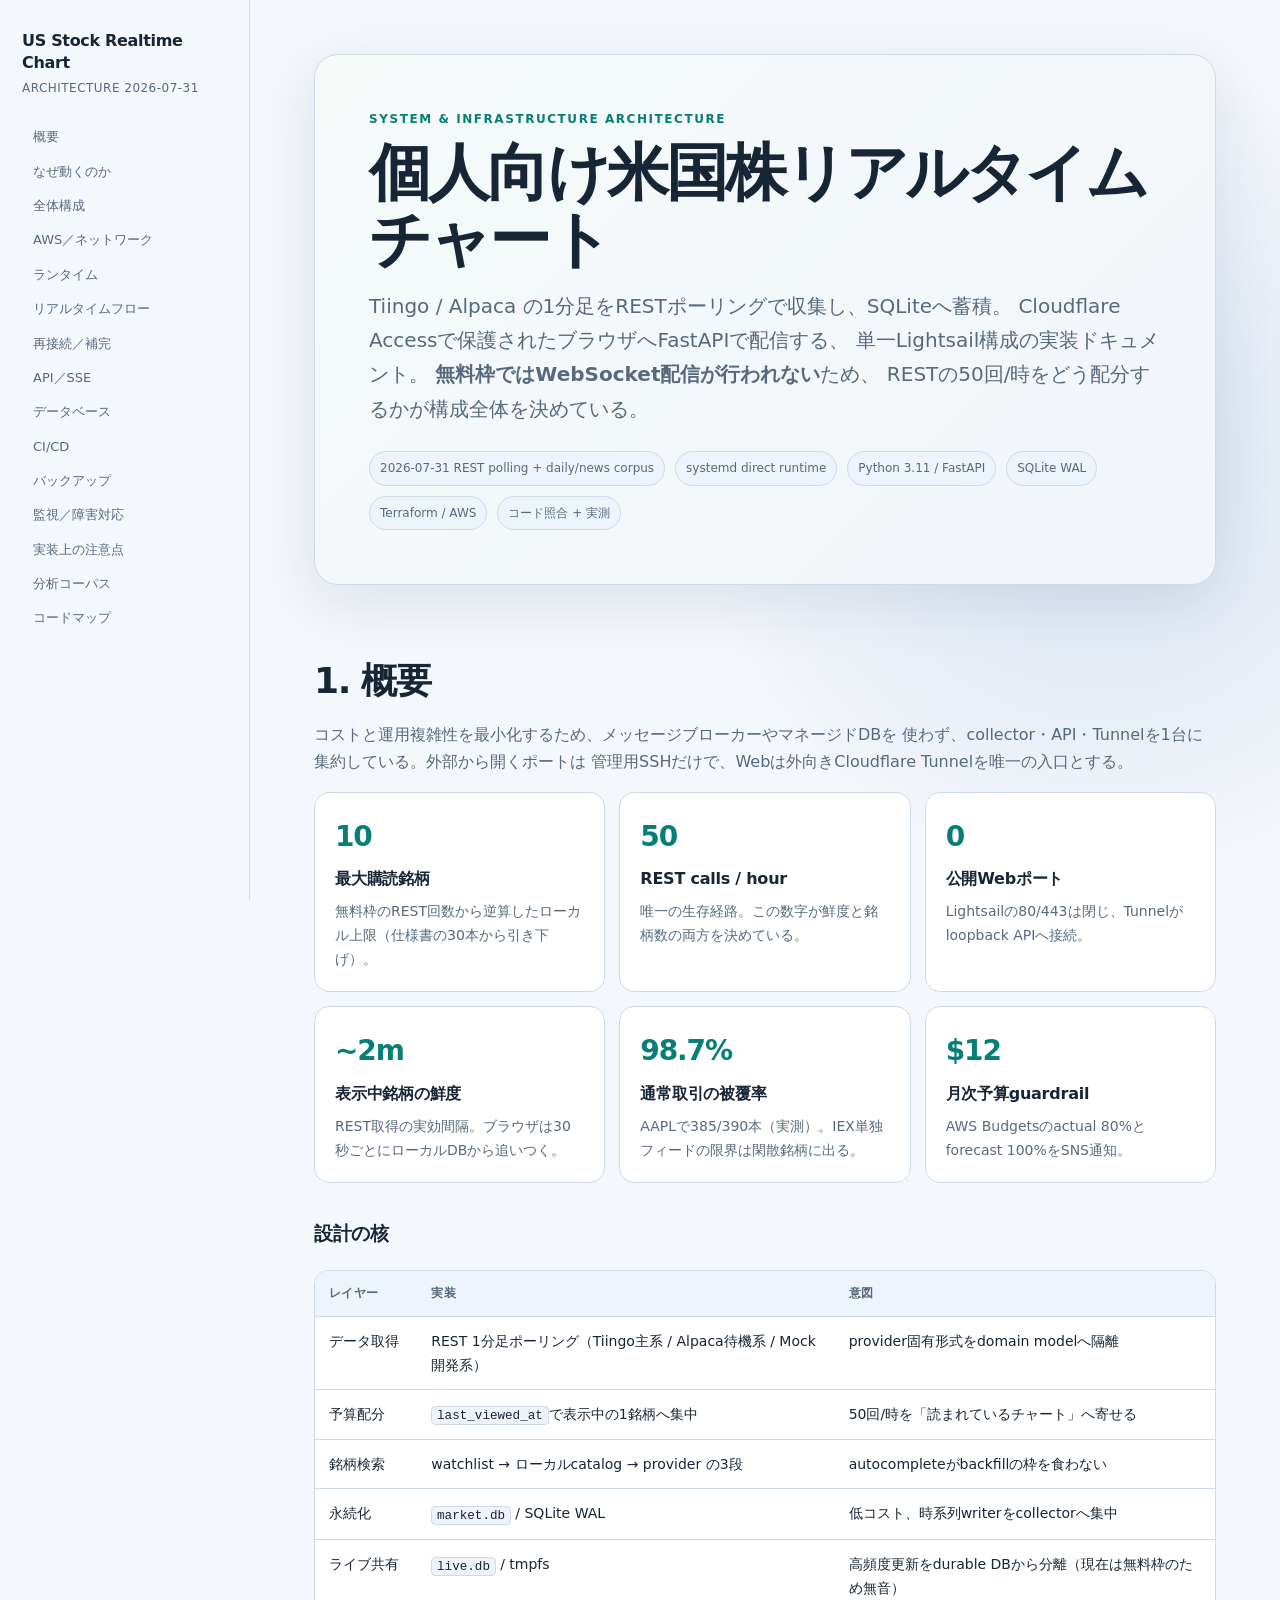
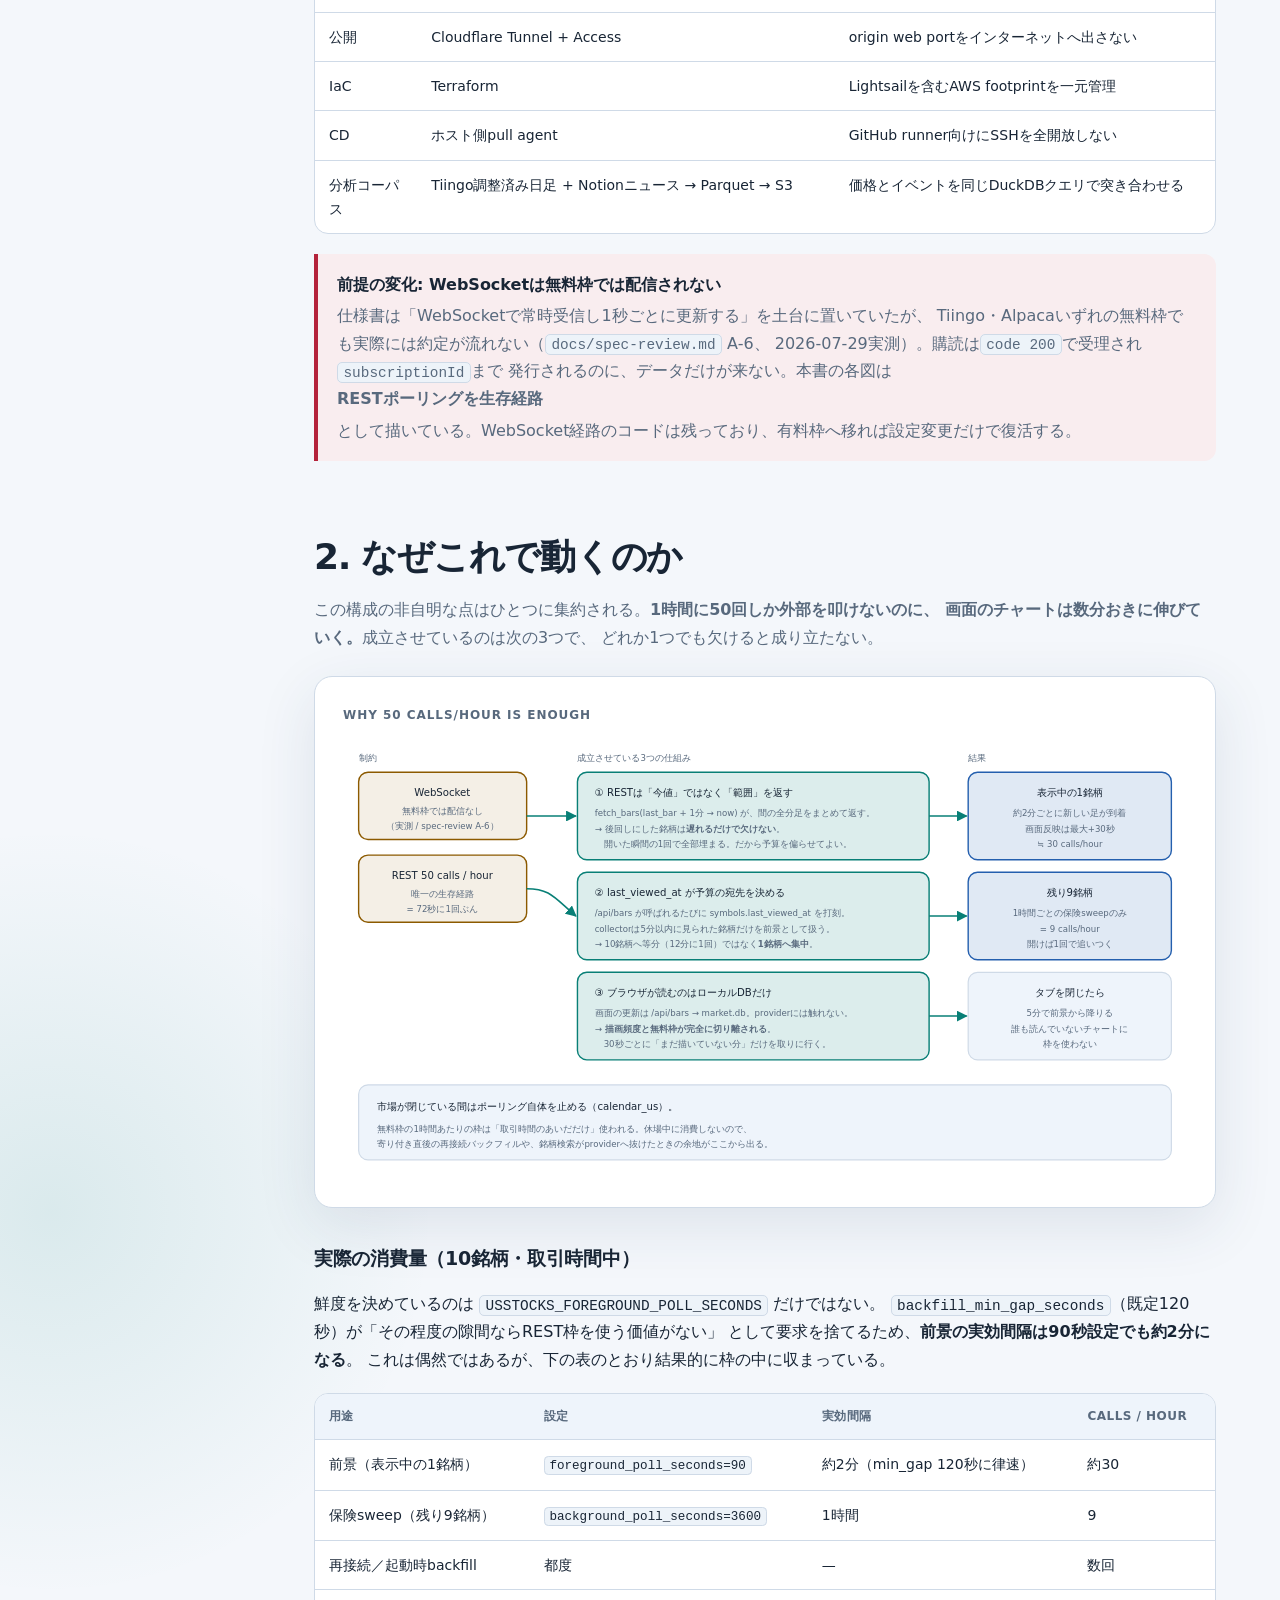
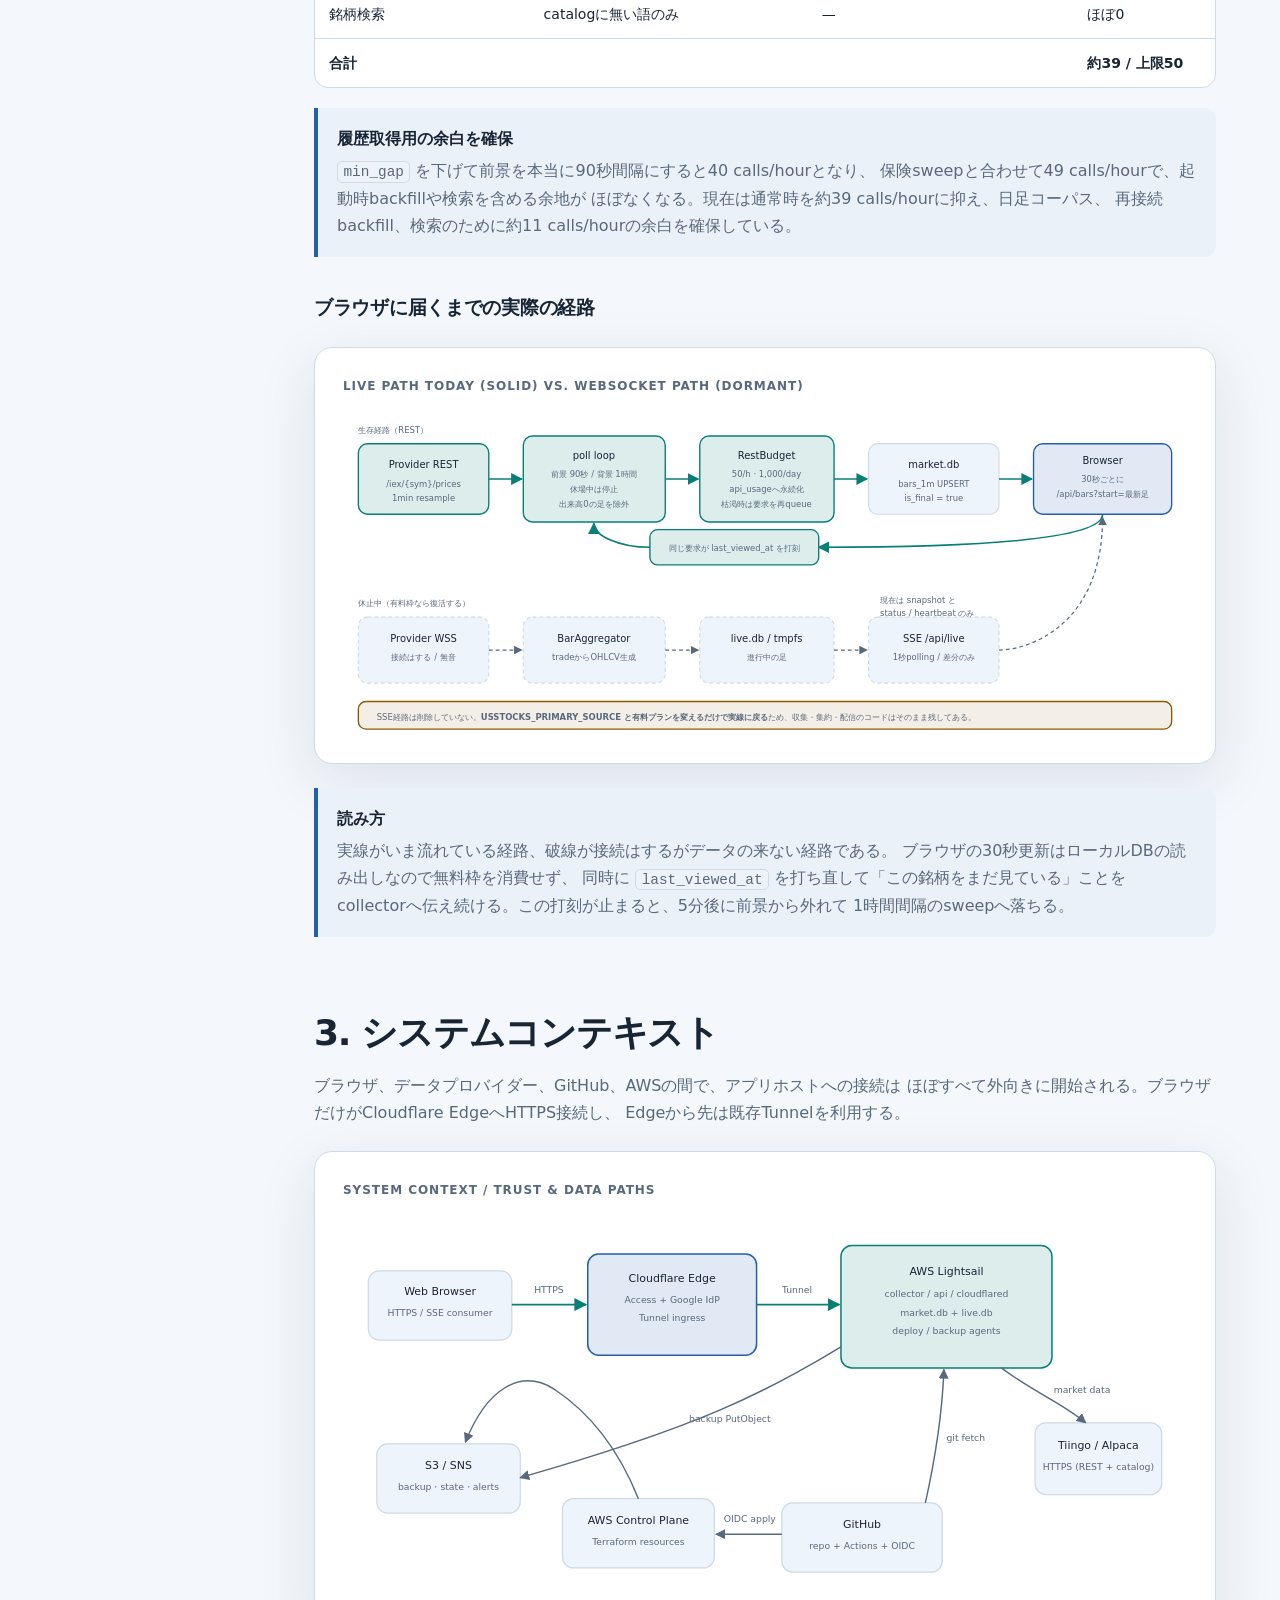
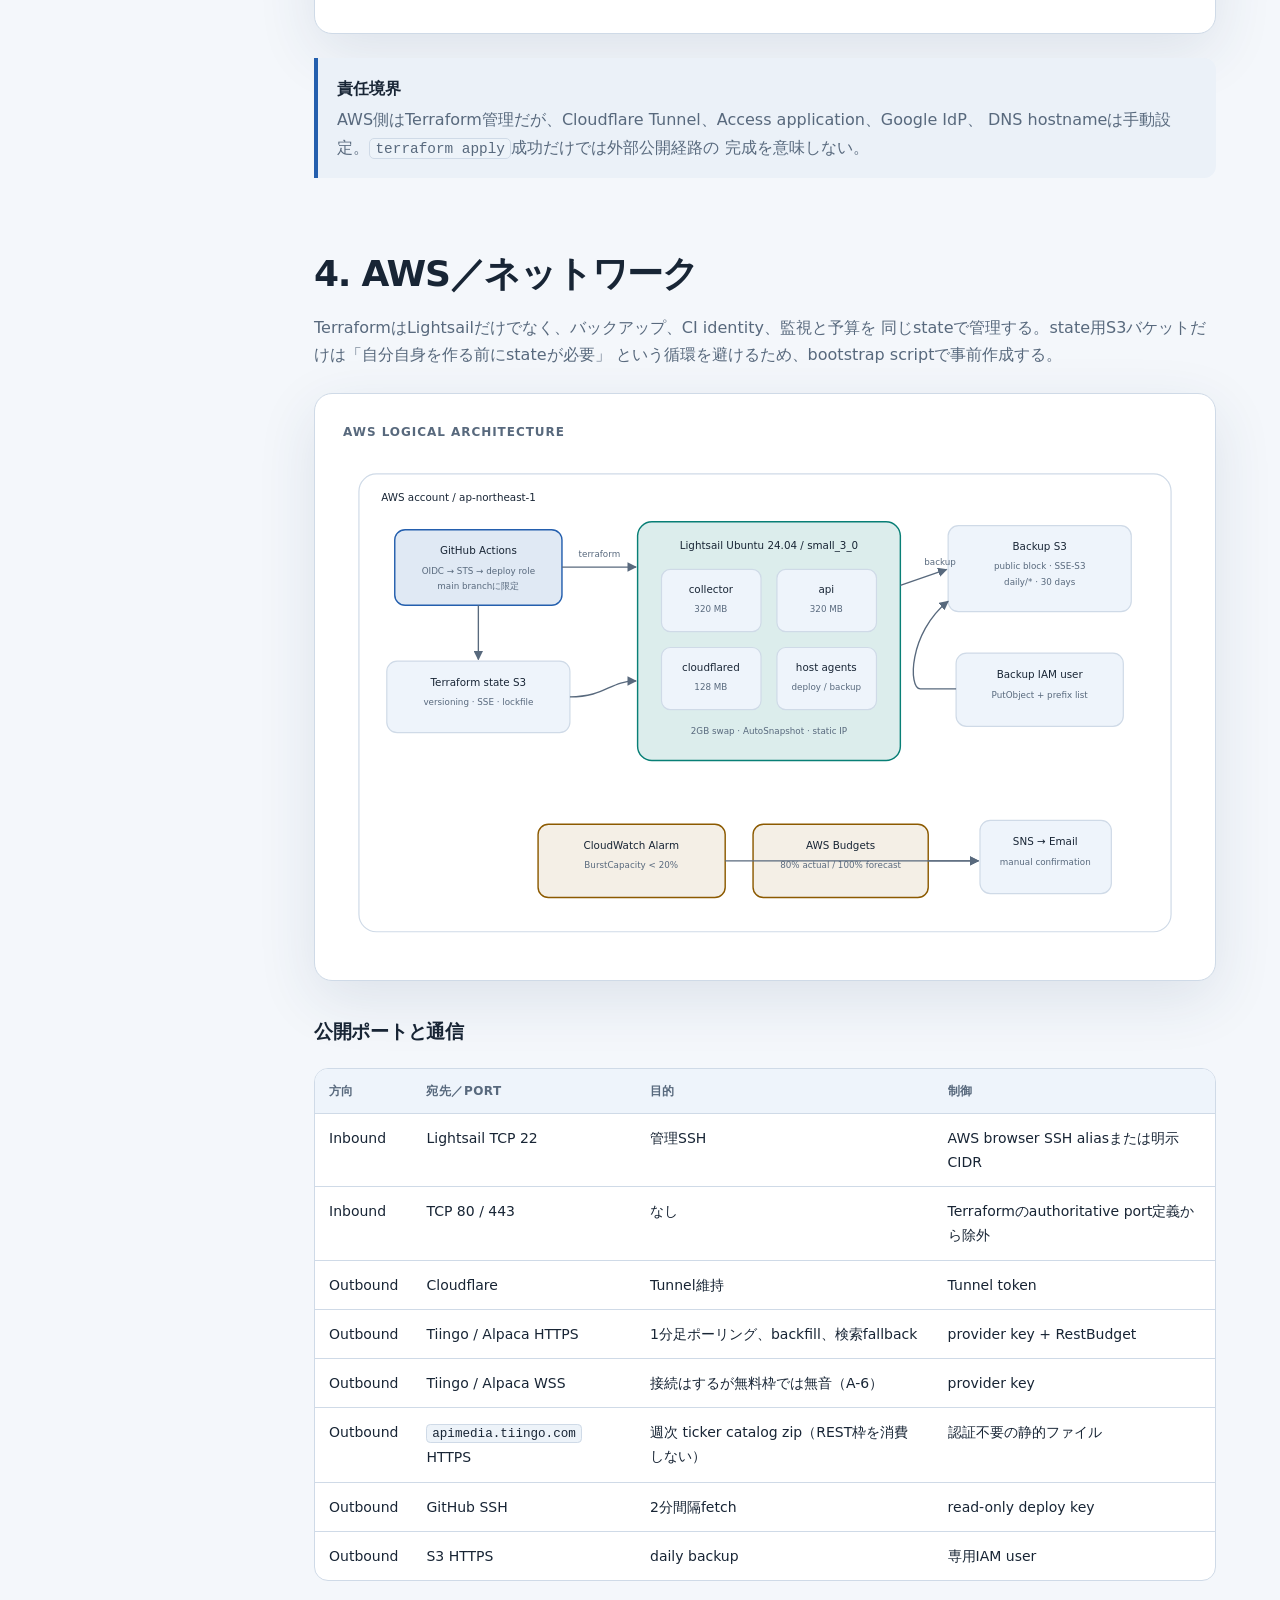
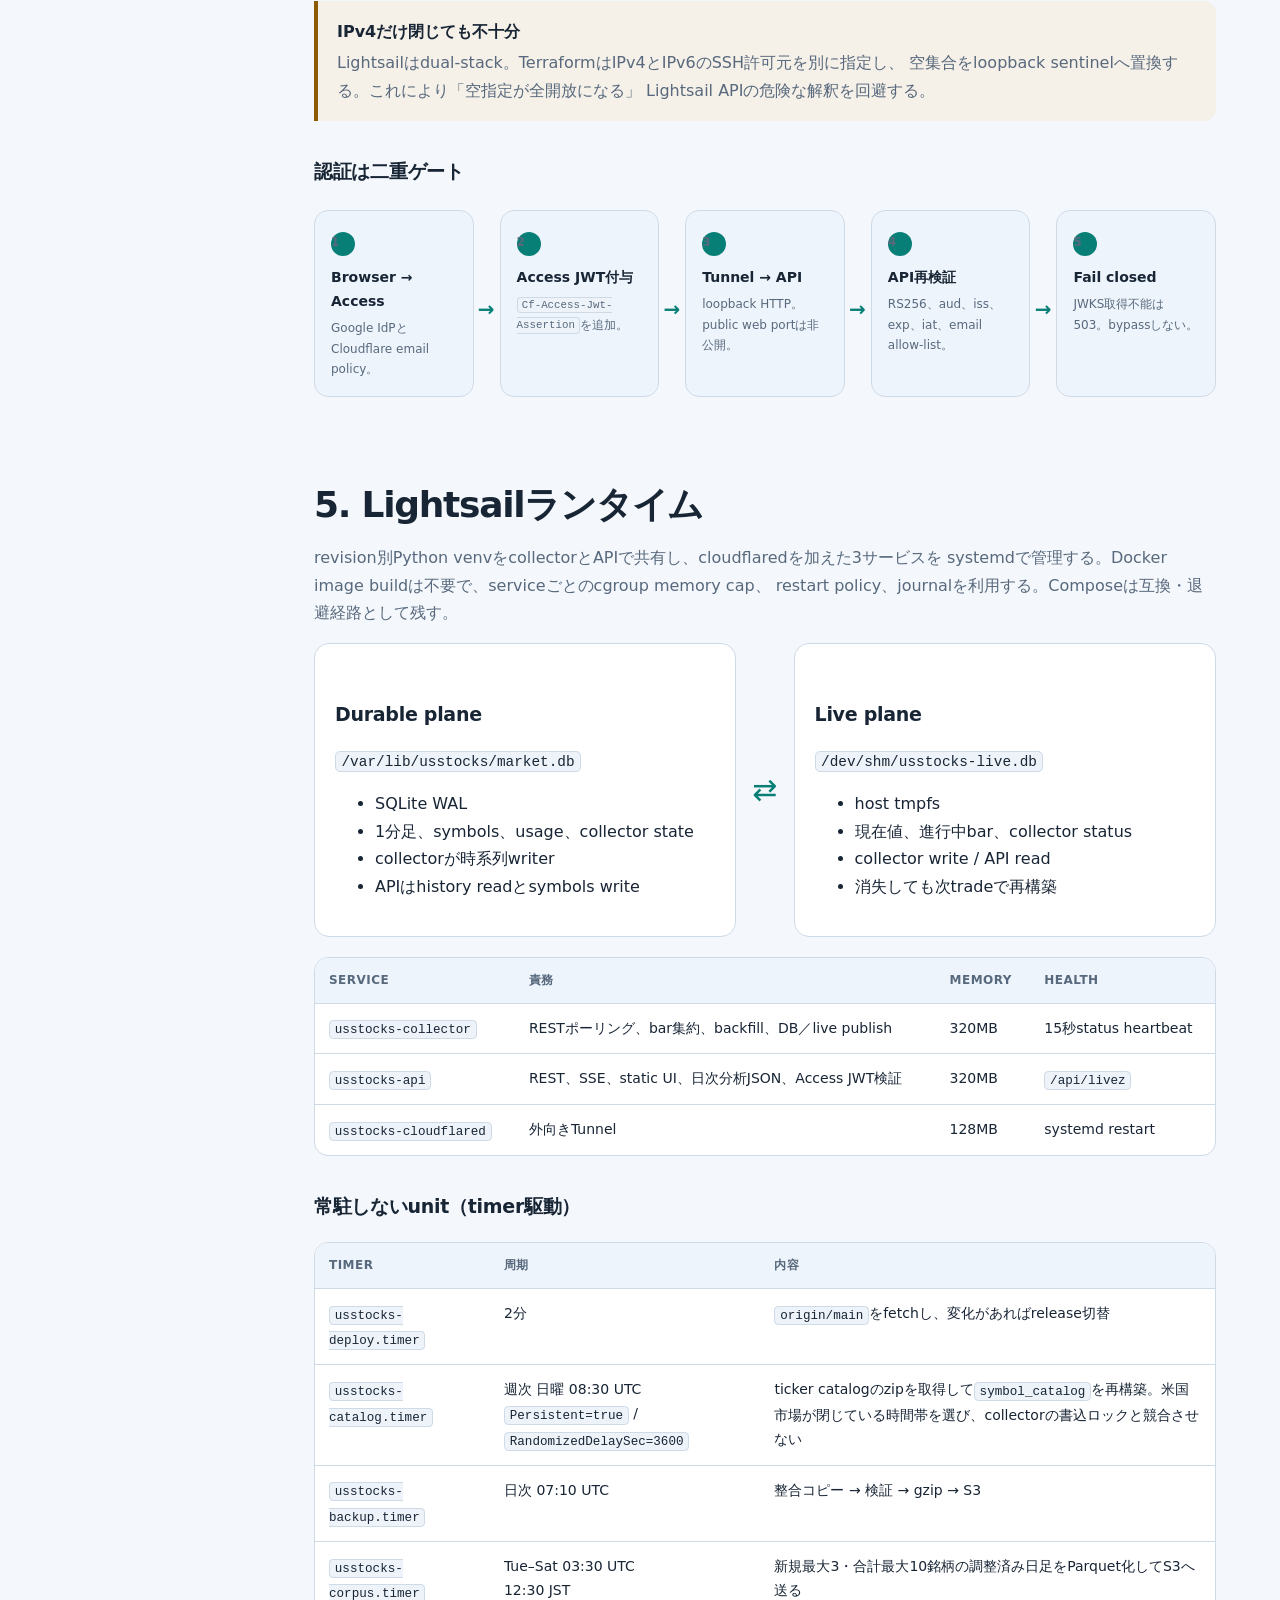
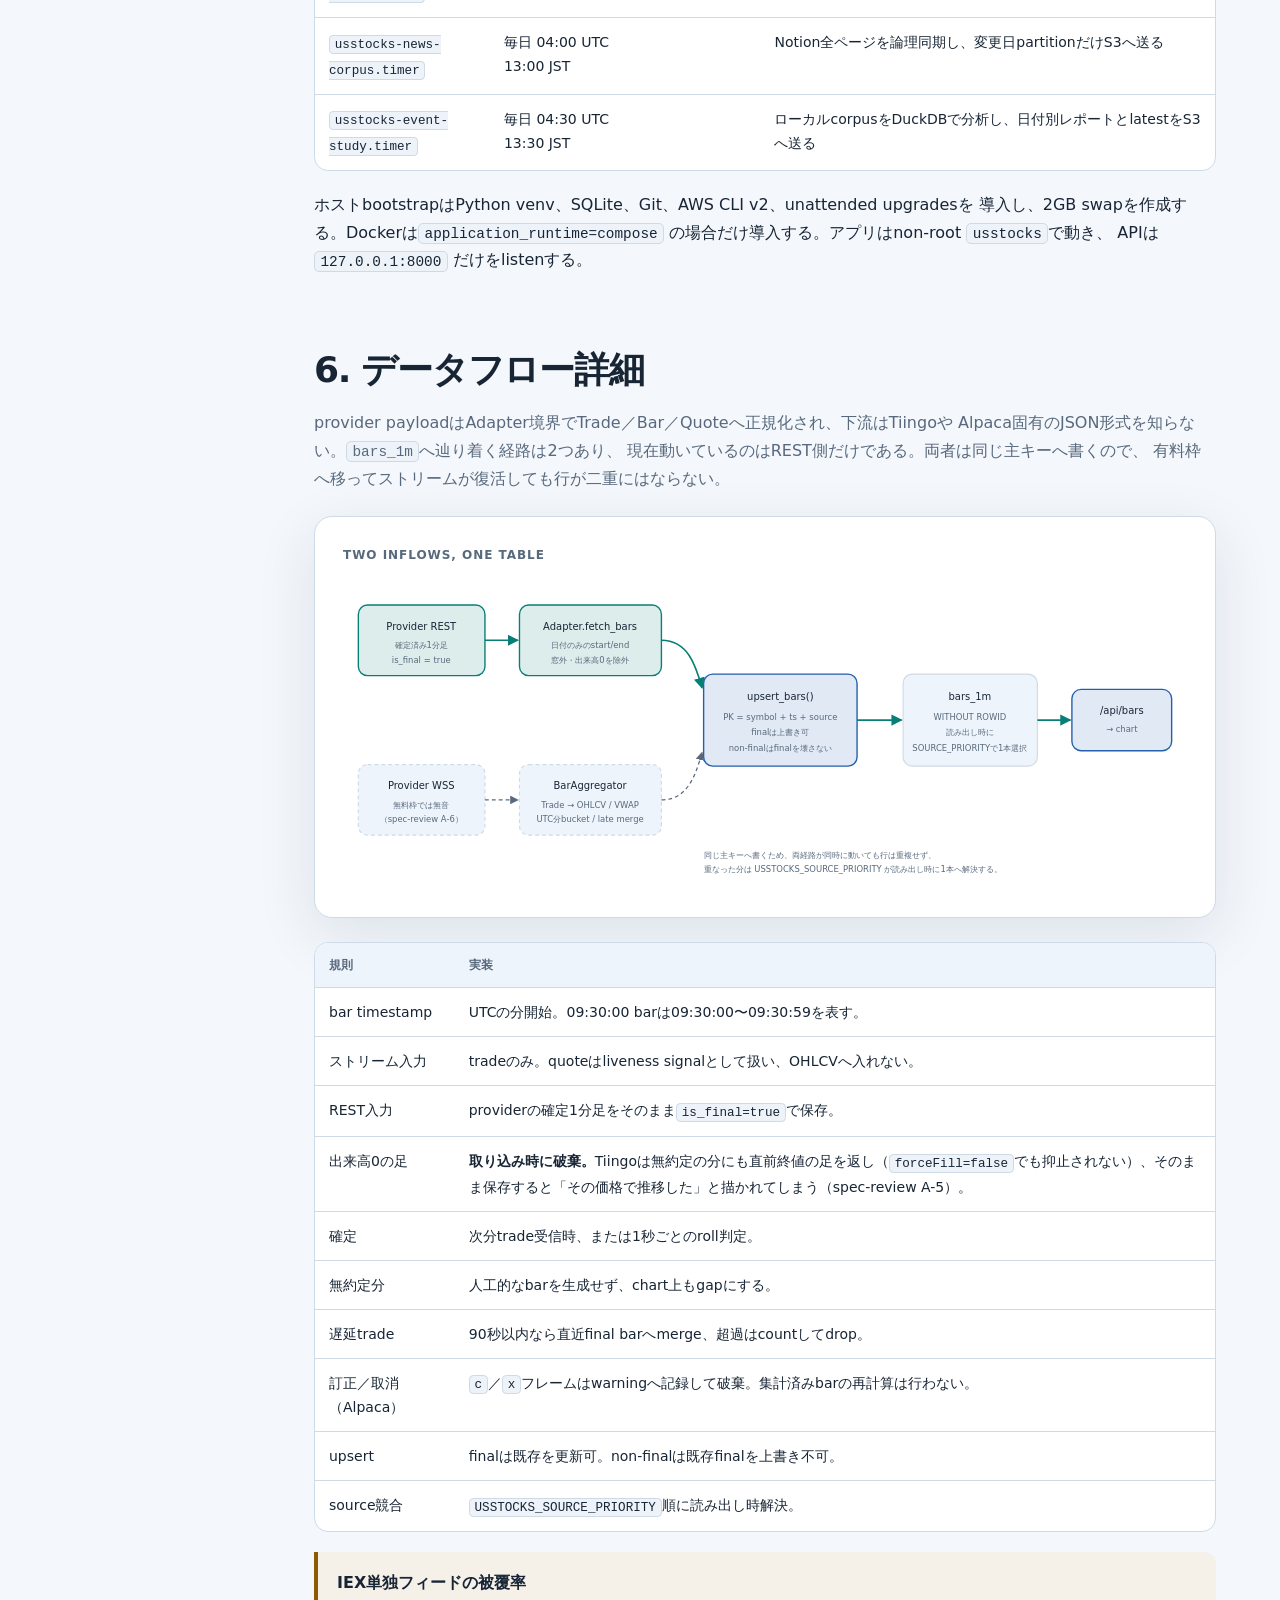
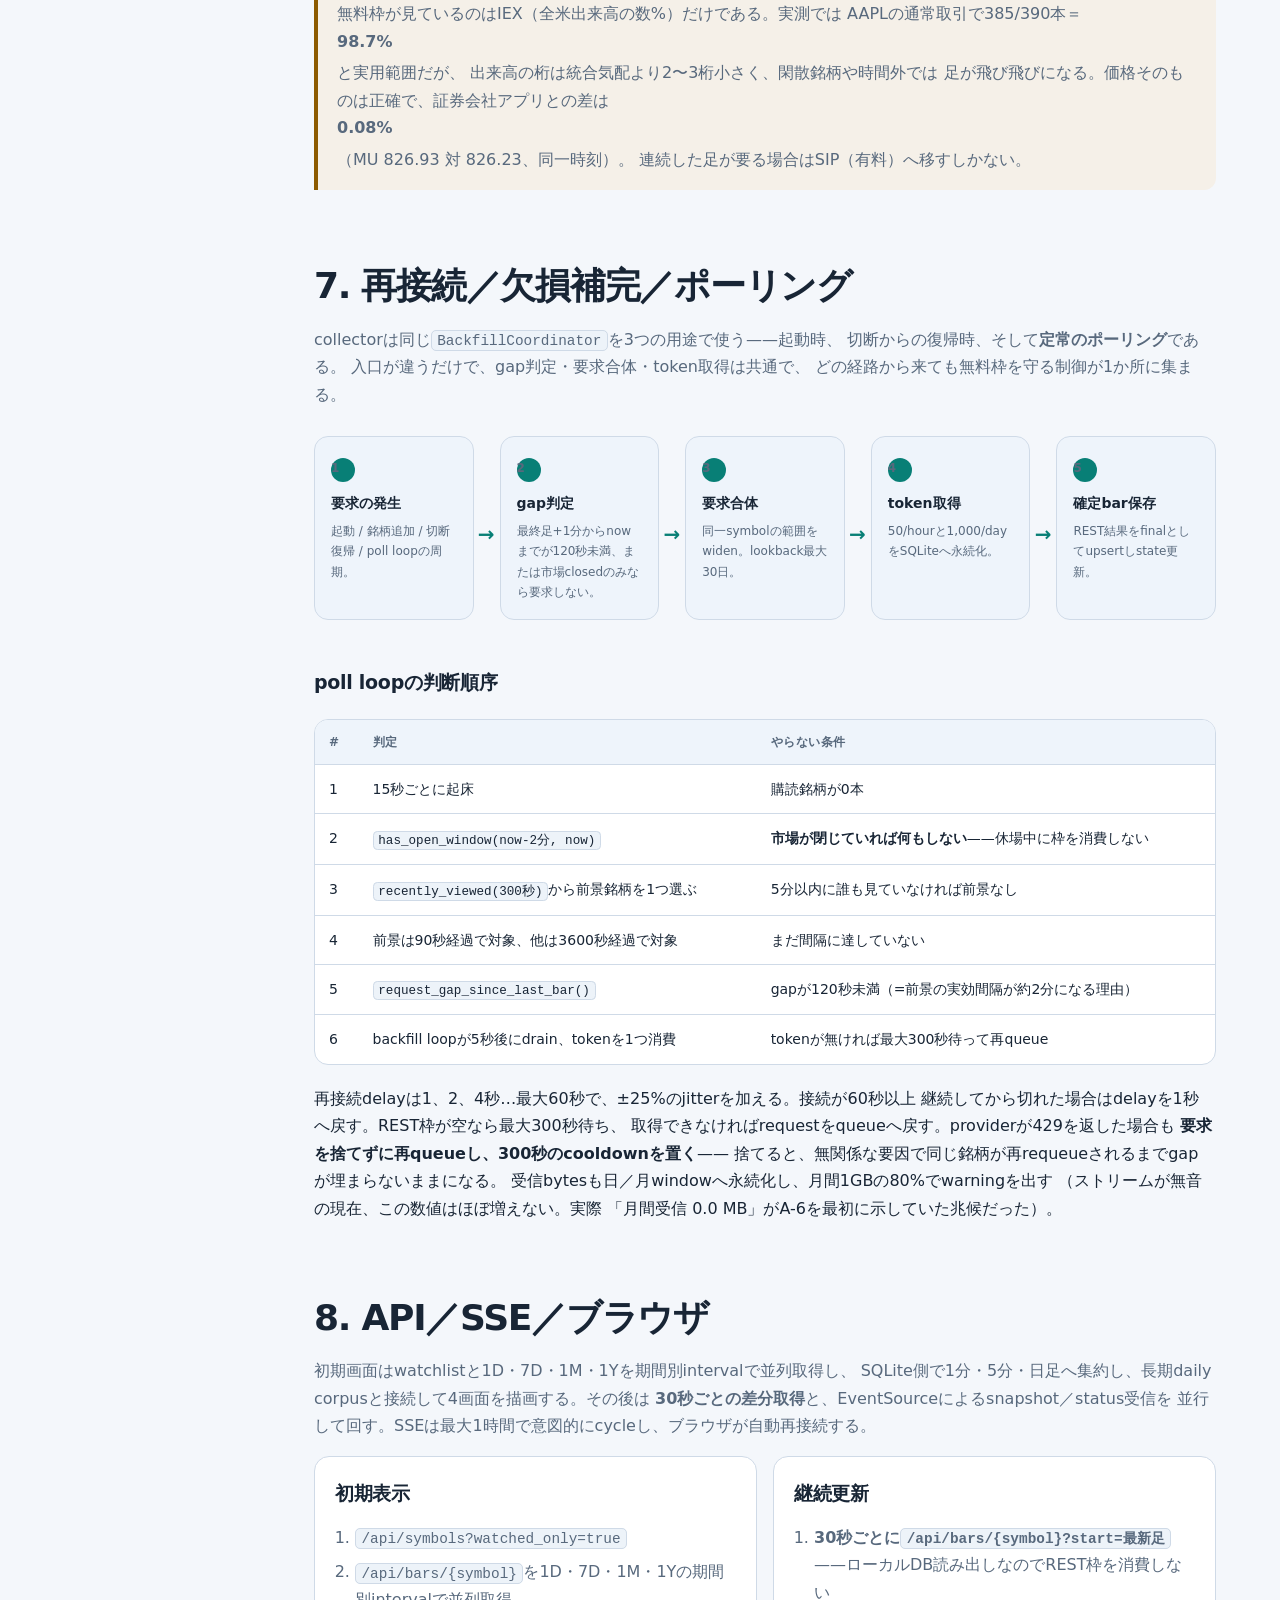
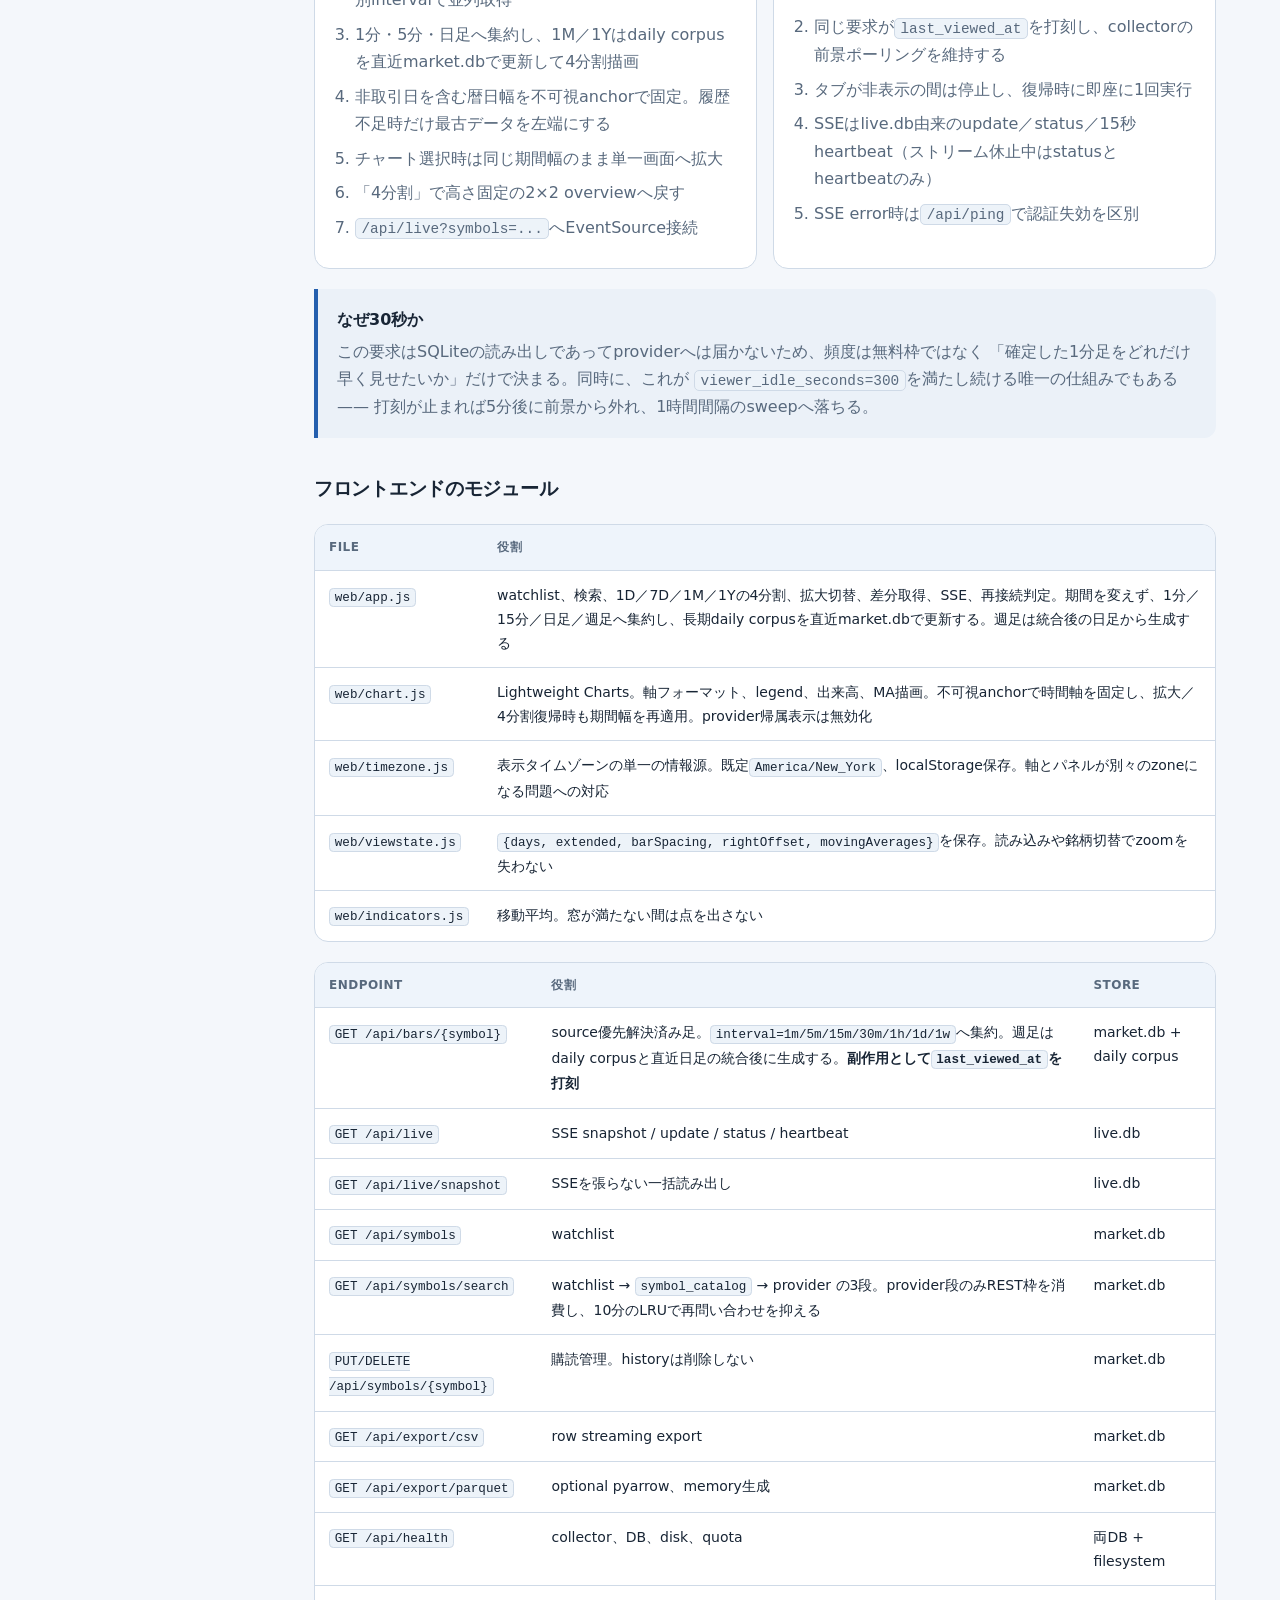
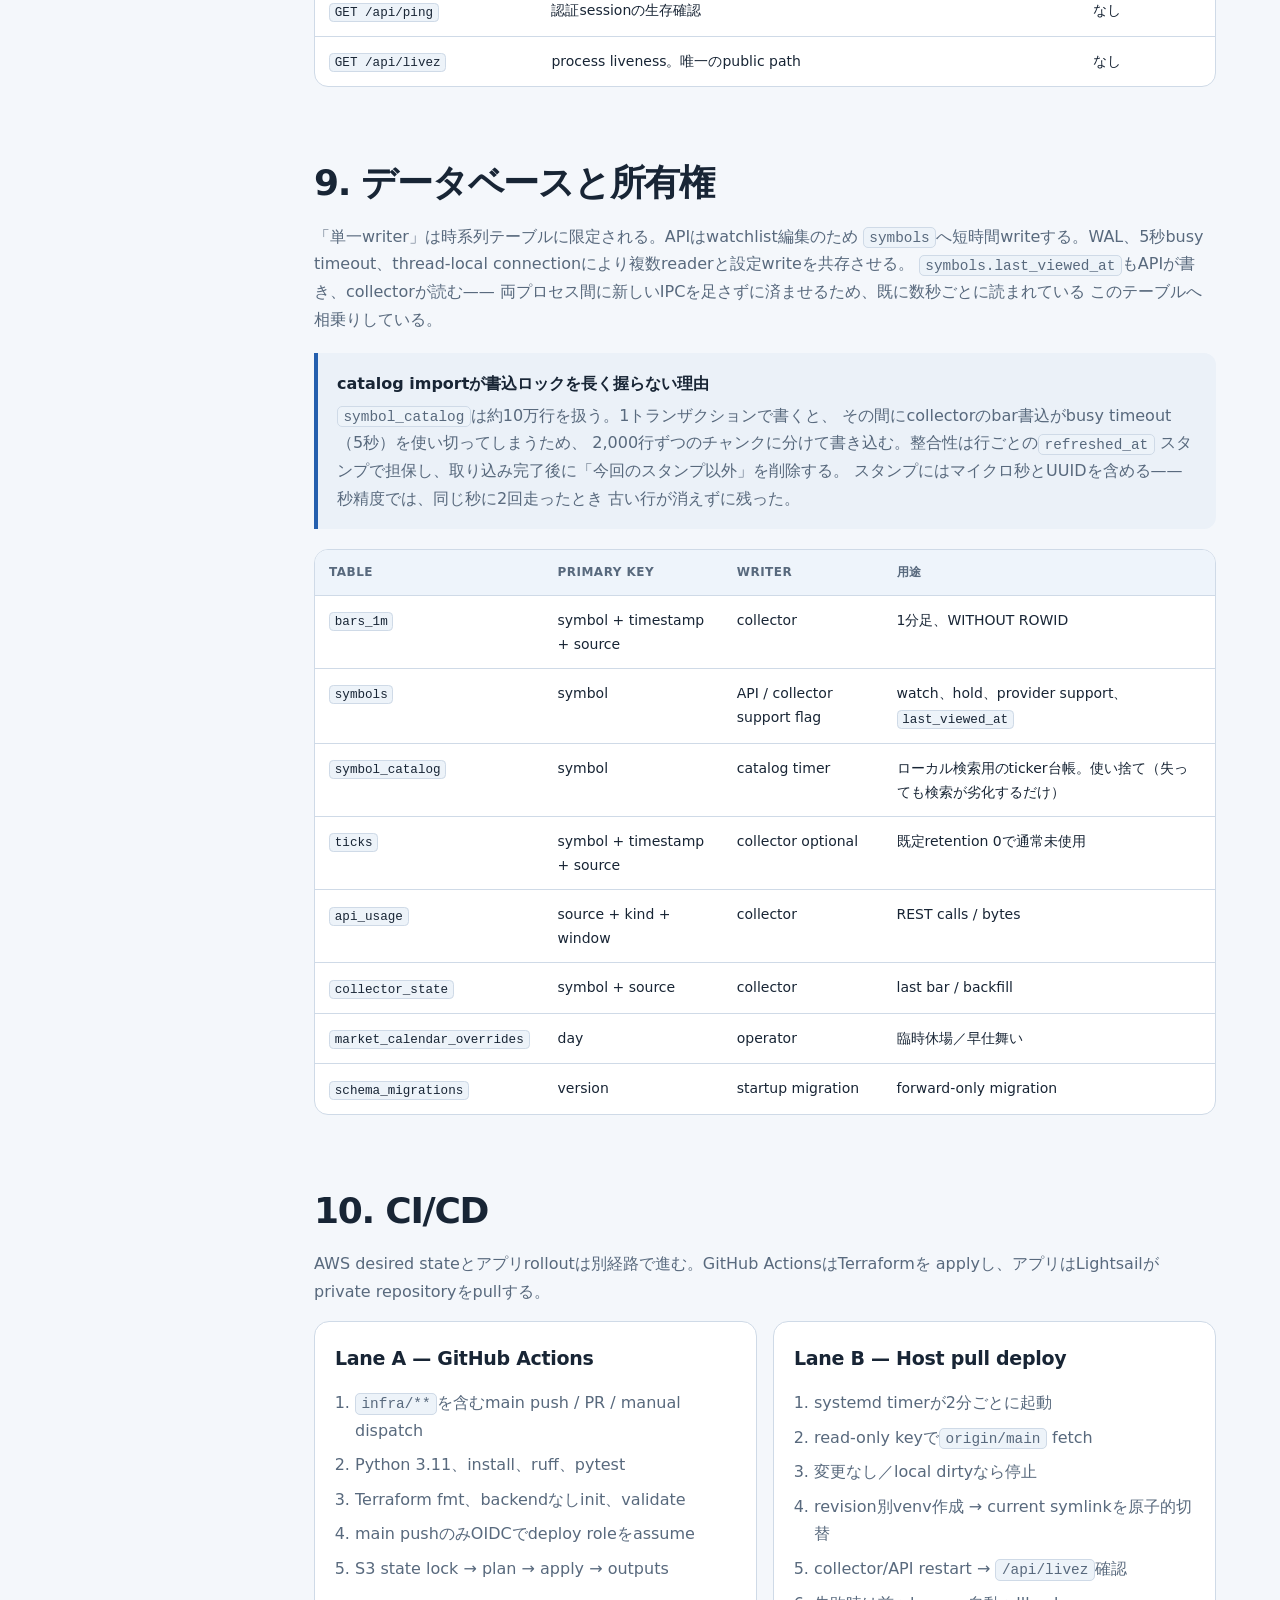
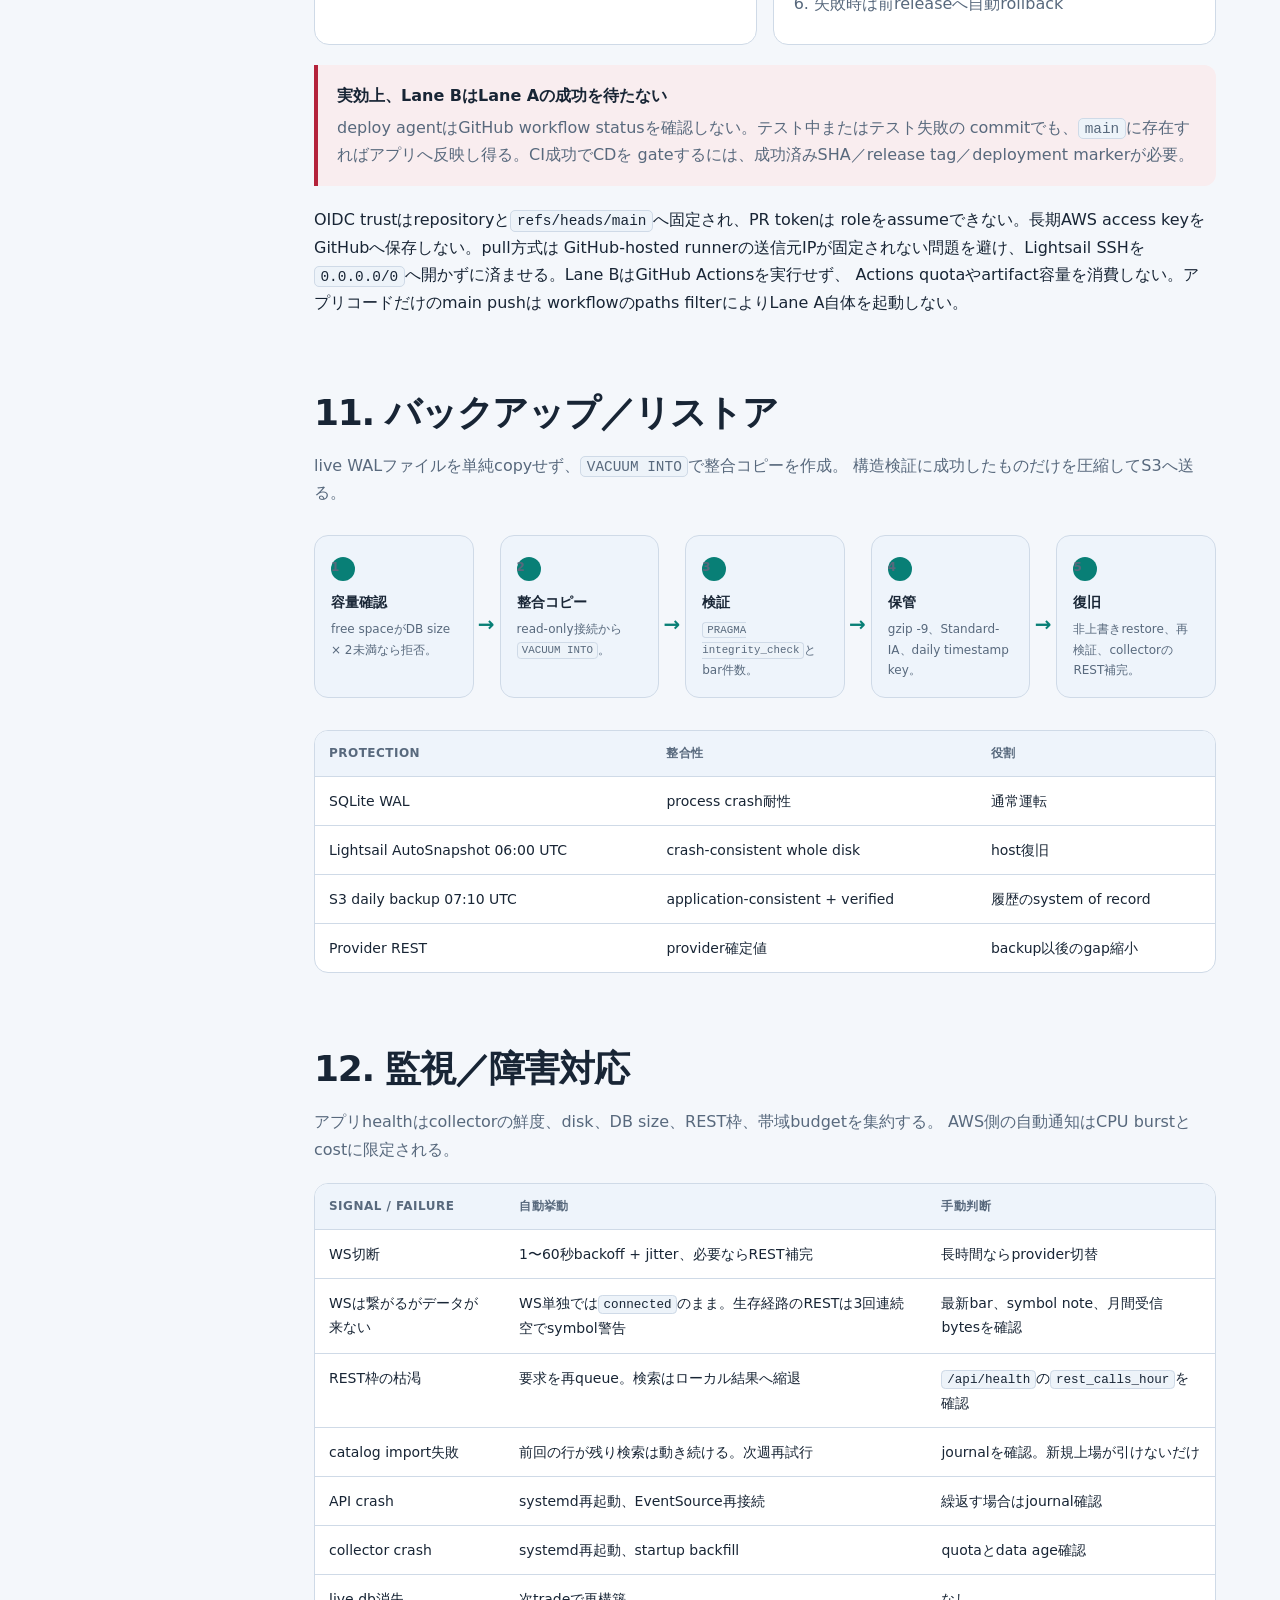
==== commit 14e778b3: "Add guided return-surface interpretation [skip ci]" ====
--- a/docs/system-architecture.html
+++ b/docs/system-architecture.html
@@ -1595,6 +1595,11 @@
             往復コスト0.10%、期間重複、ばらつきを差し引いた80%片側下限最大のペアを重ねる。
             売買区間の期待値、勝率、10%下振れ点、同subsector超過、実効標本を併記し、
             Sが20日後なら天井ではなく観測期間末であることを警告する。
+            変動率帯はselectまたはヒートマップ列から選択でき、絶対期待値と通常平均の
+            1〜20日経路を折れ線で比較する。短期・中期・後期の通常平均との差から反発型、
+            失速型、継続優位／劣位等をルールベース分類し、隣接帯との経路相関とB/Sの近さを
+            安定性として表示する。多重探索バイアスが残るため、walk-forward未検証である旨も
+            判断カードに常時表示する。
             続いて選択した反応日の
             銘柄return・同業平均・差分、全ニュース反応日の期間別分布、反応日の
             1日return時系列を続ける。全数値表は検算用に残し、記事別の長い明細は
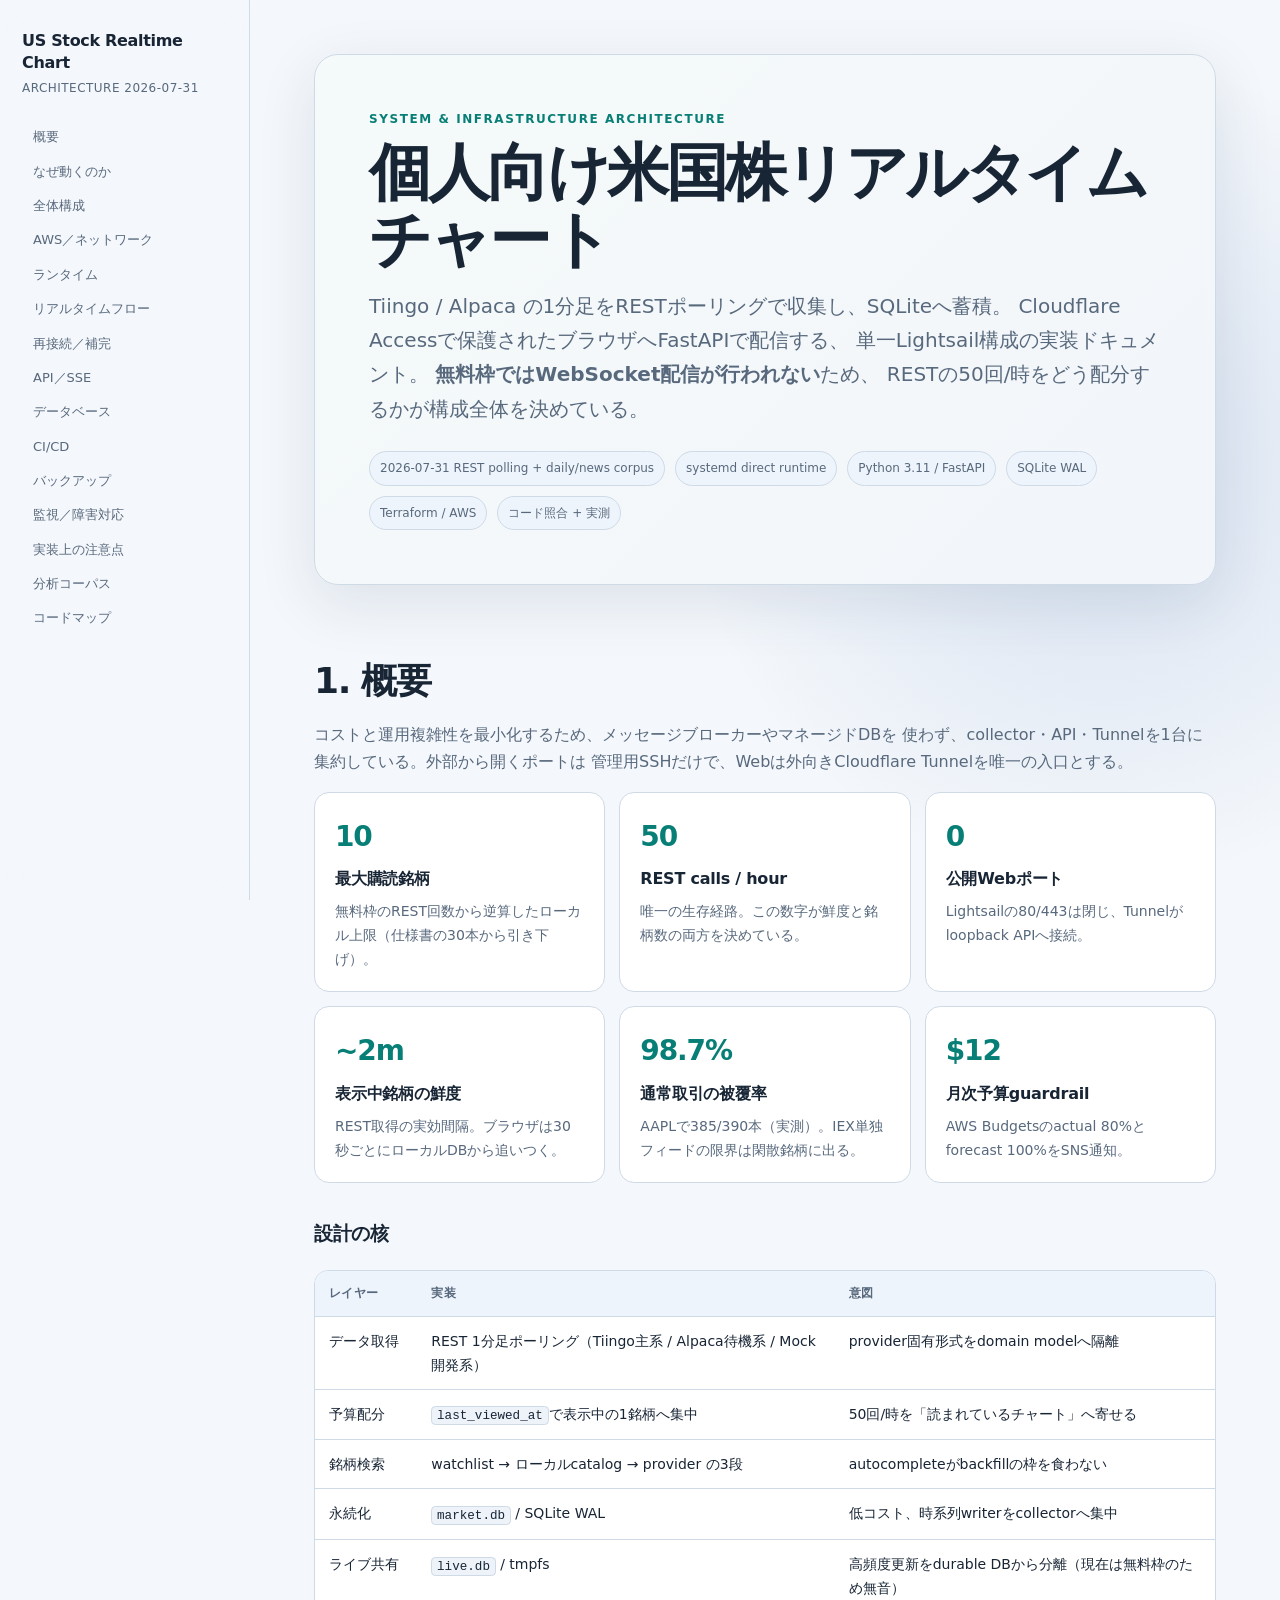
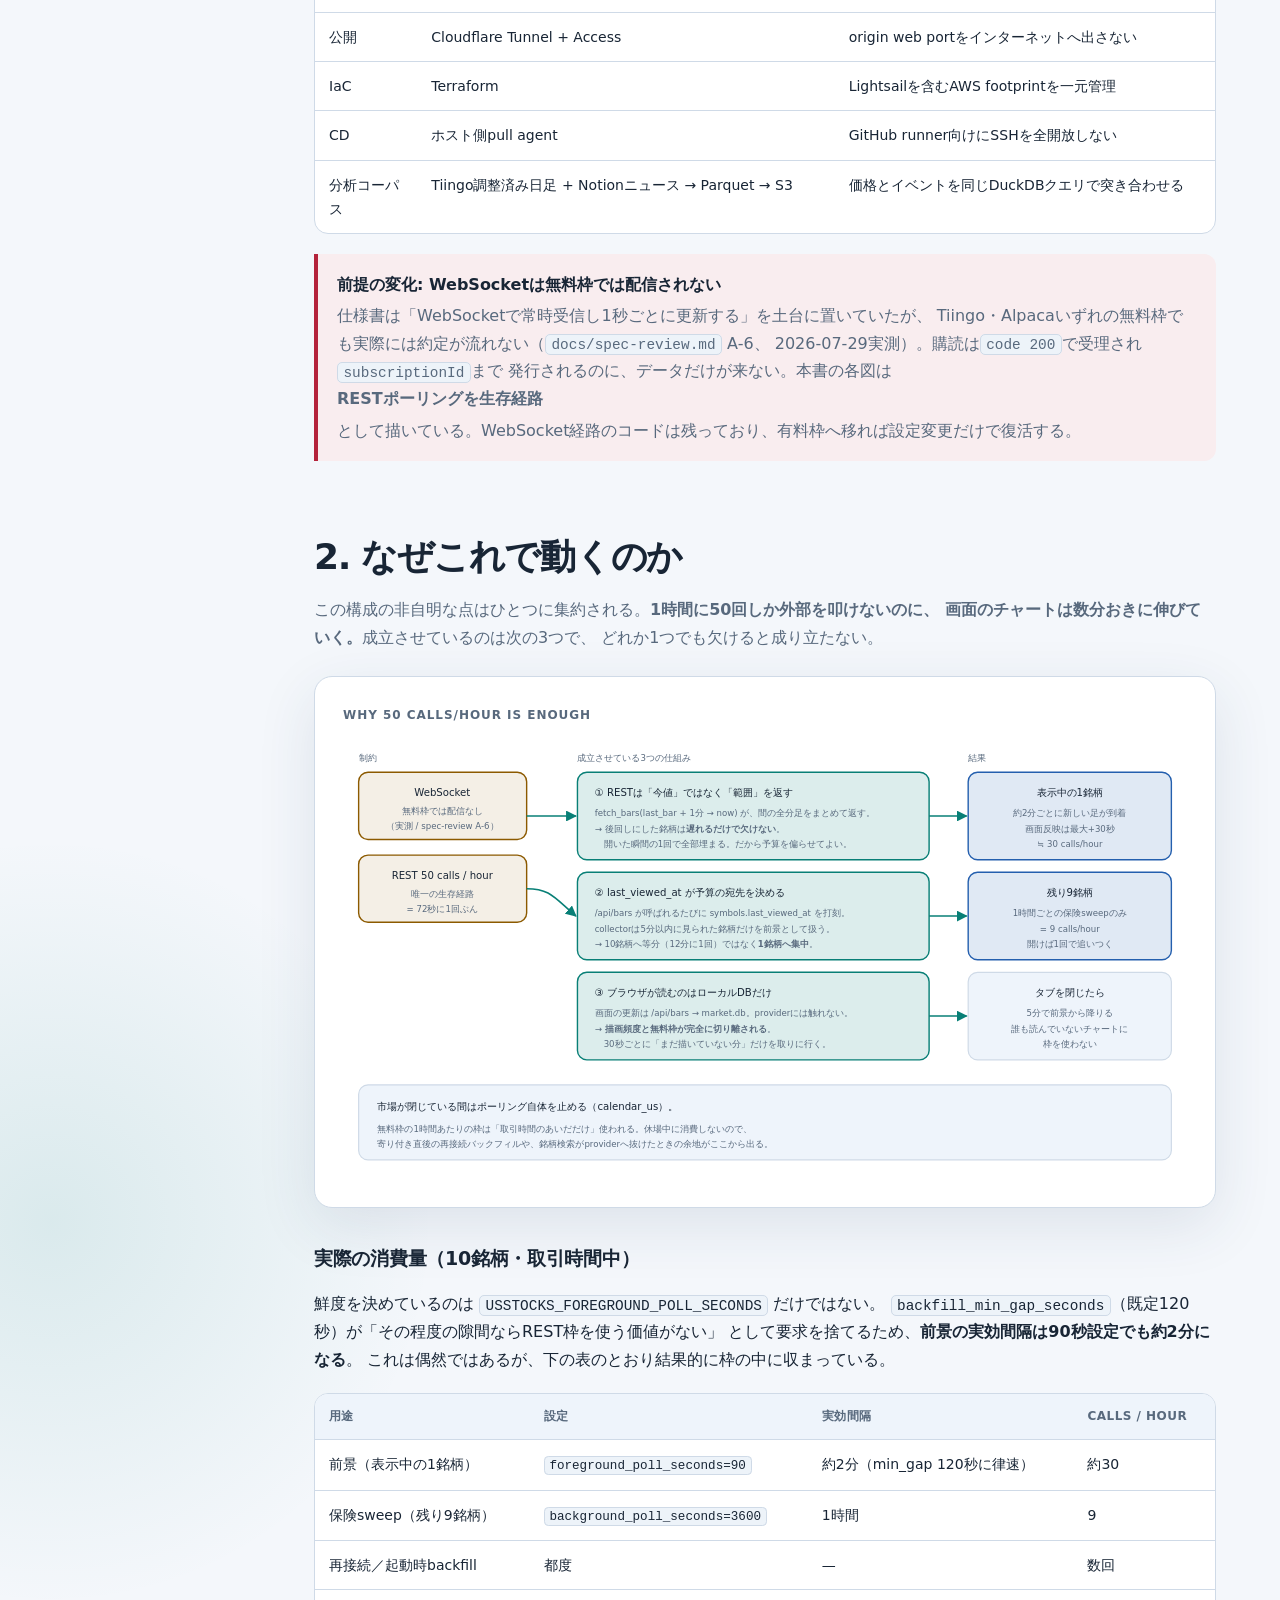
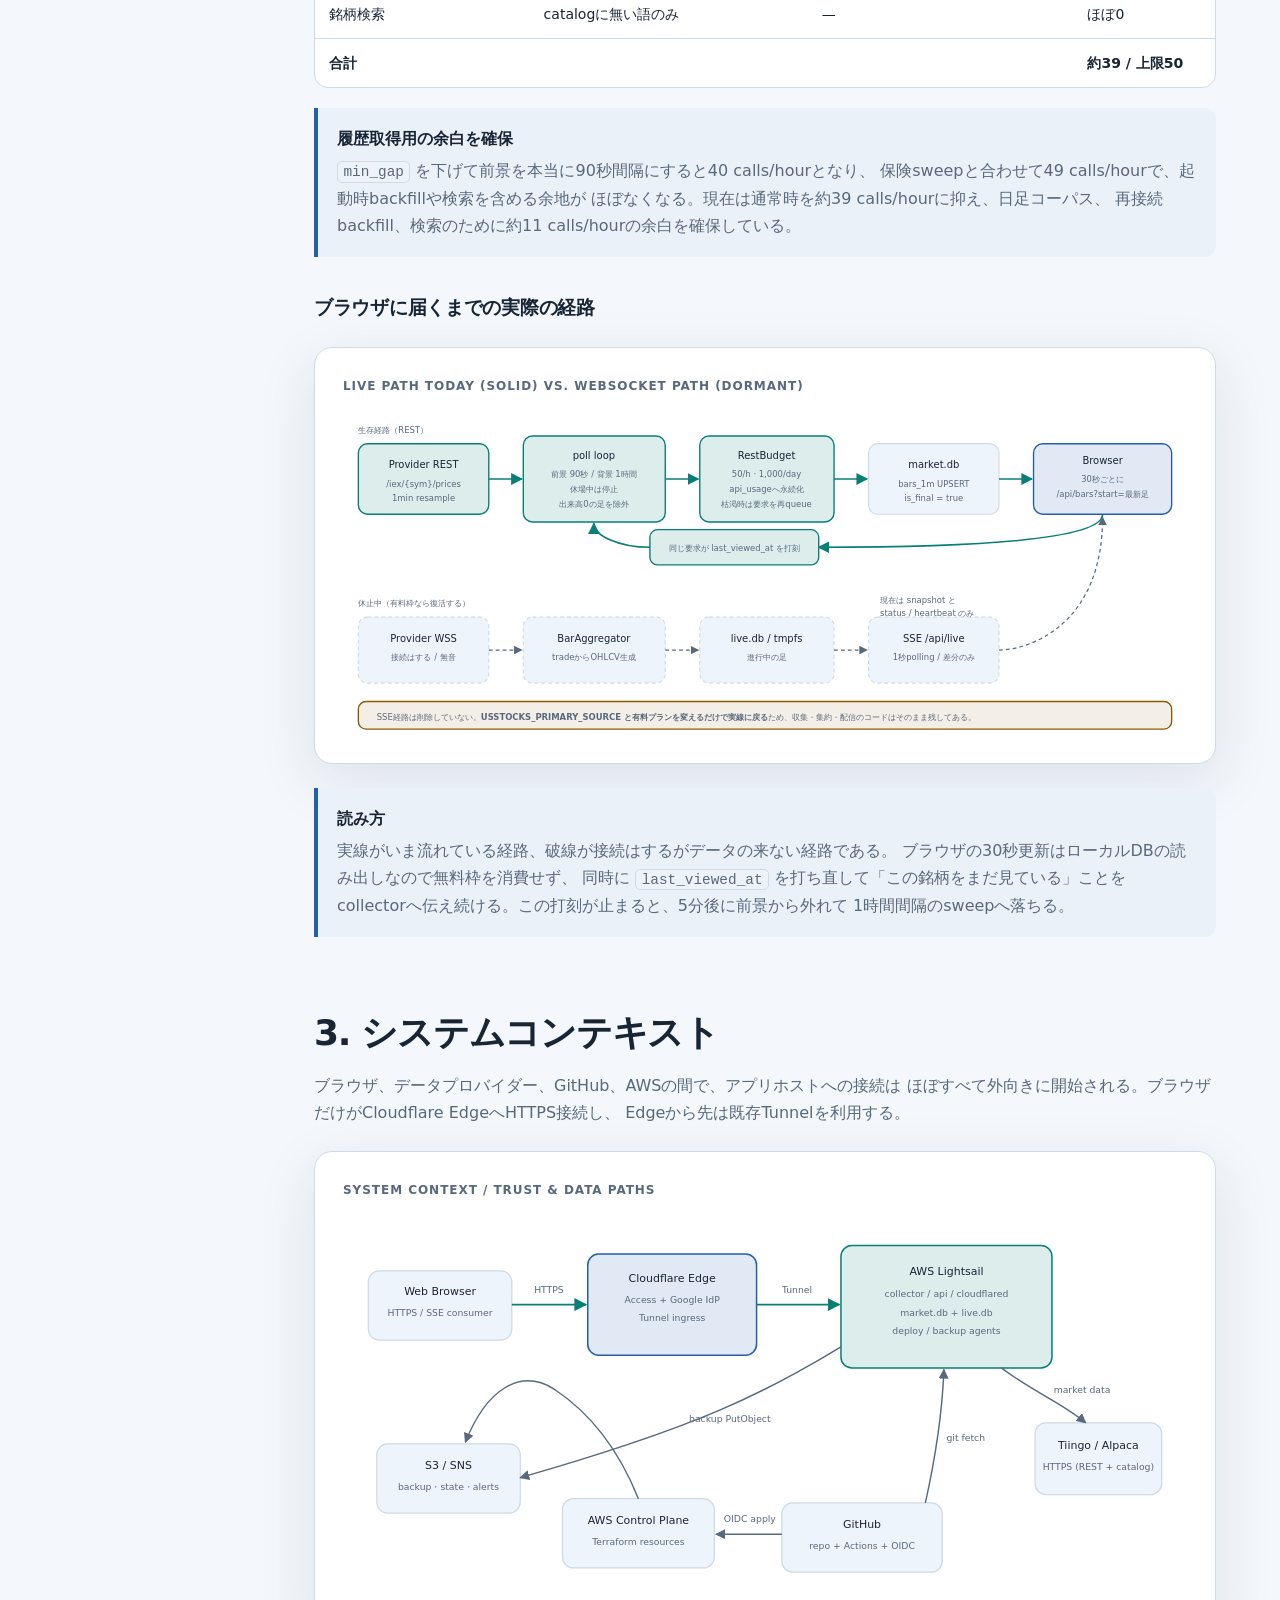
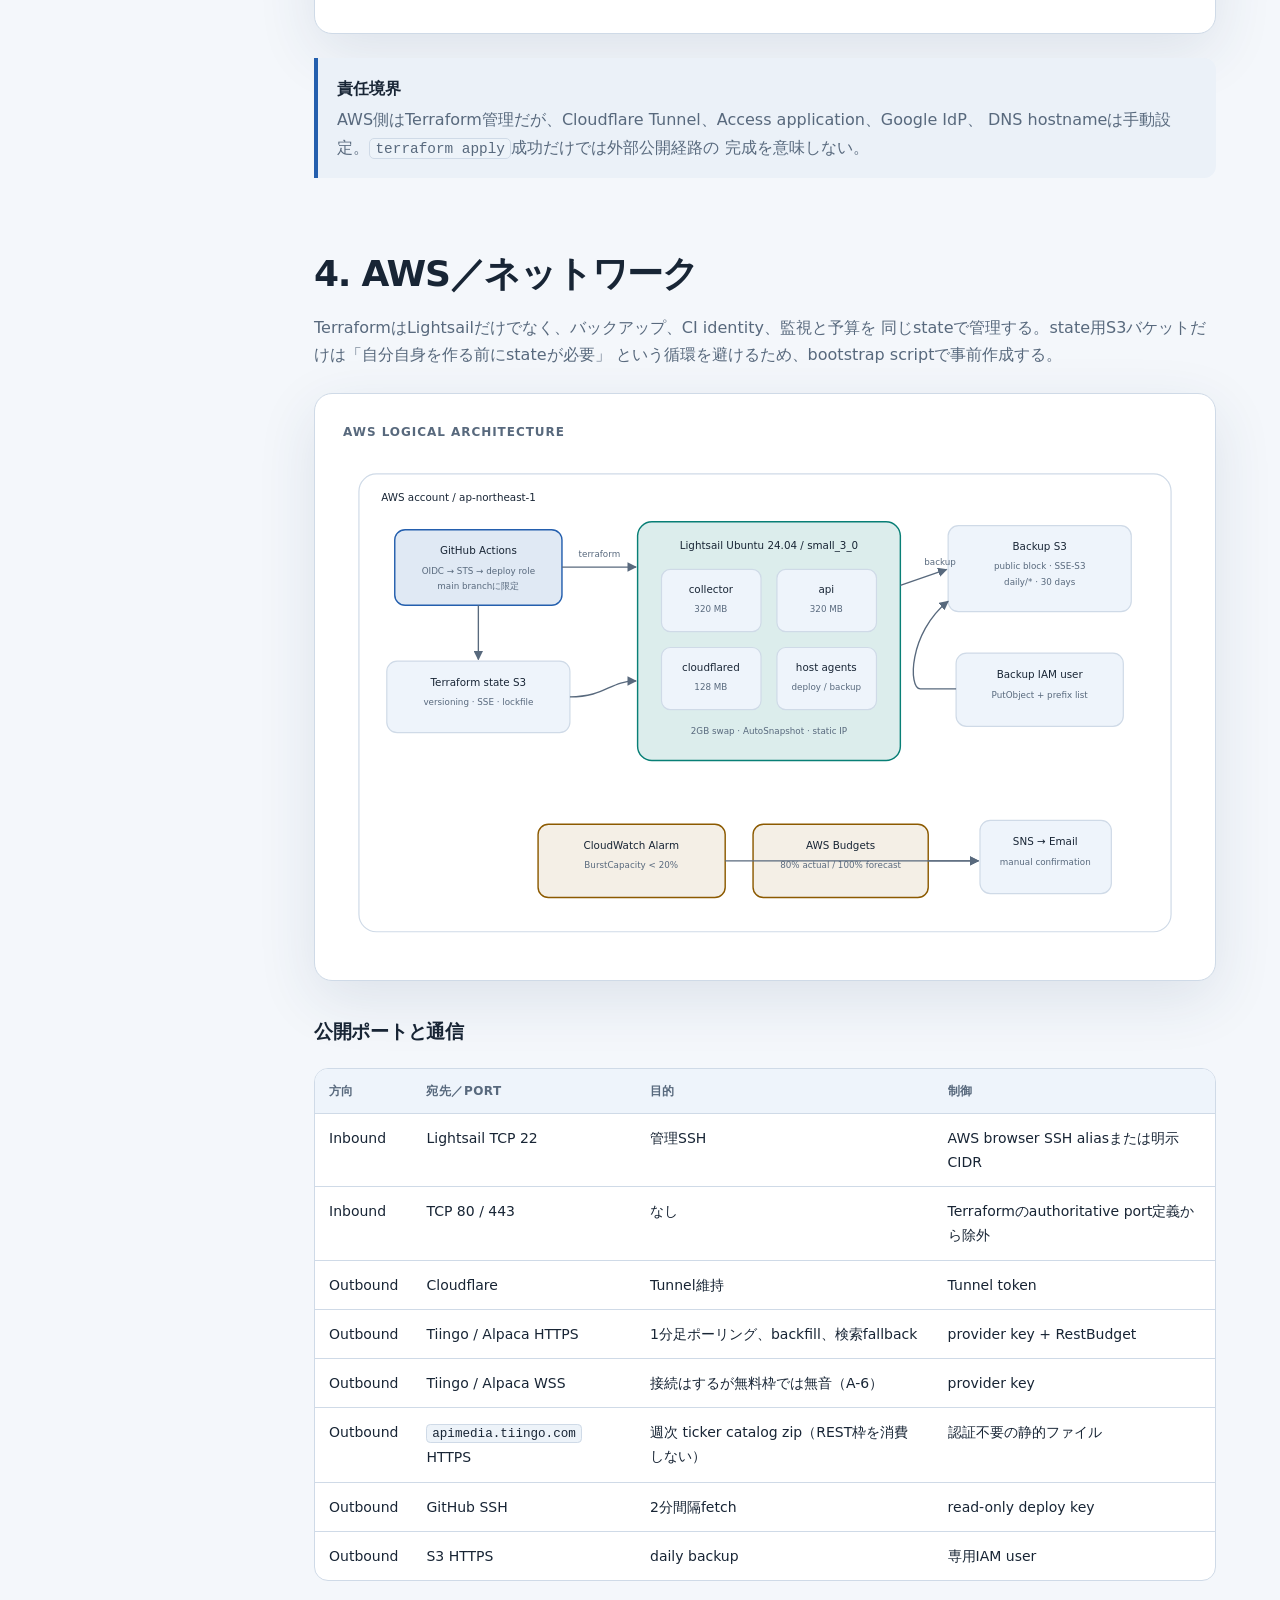
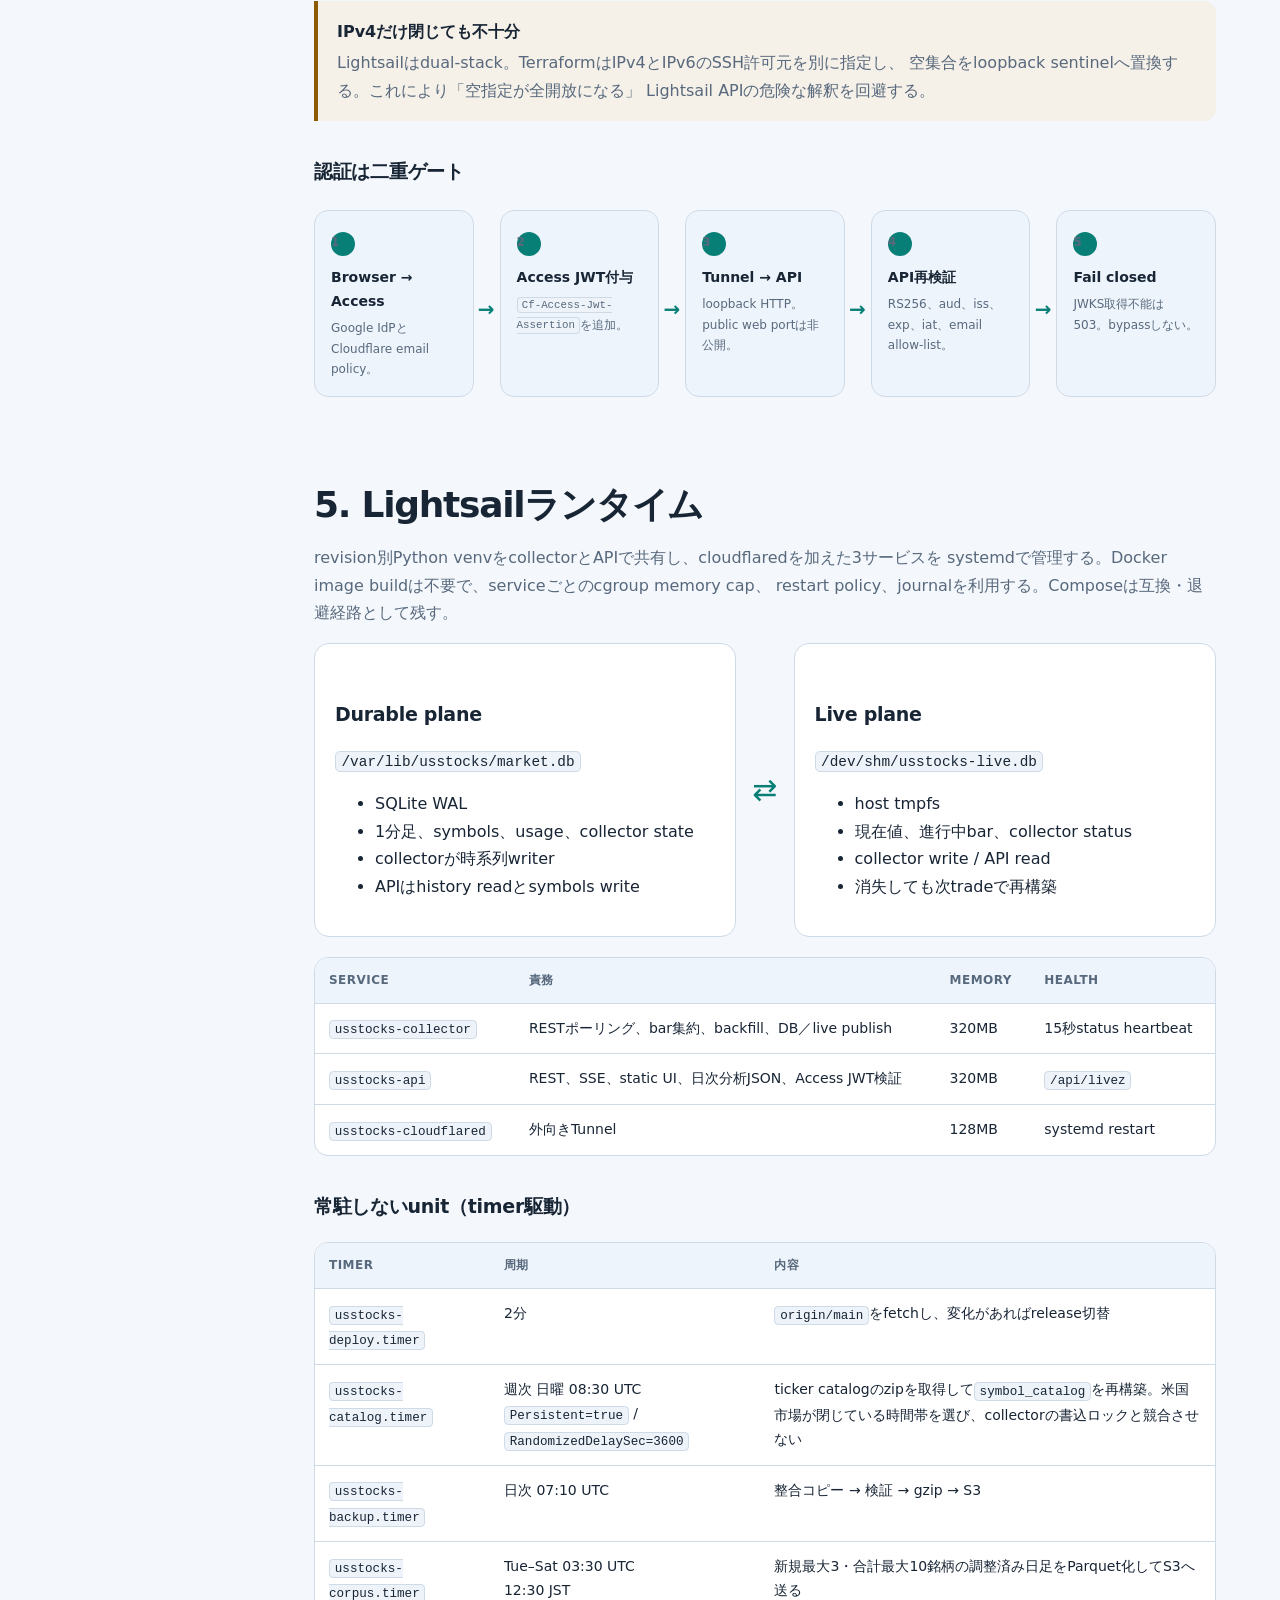
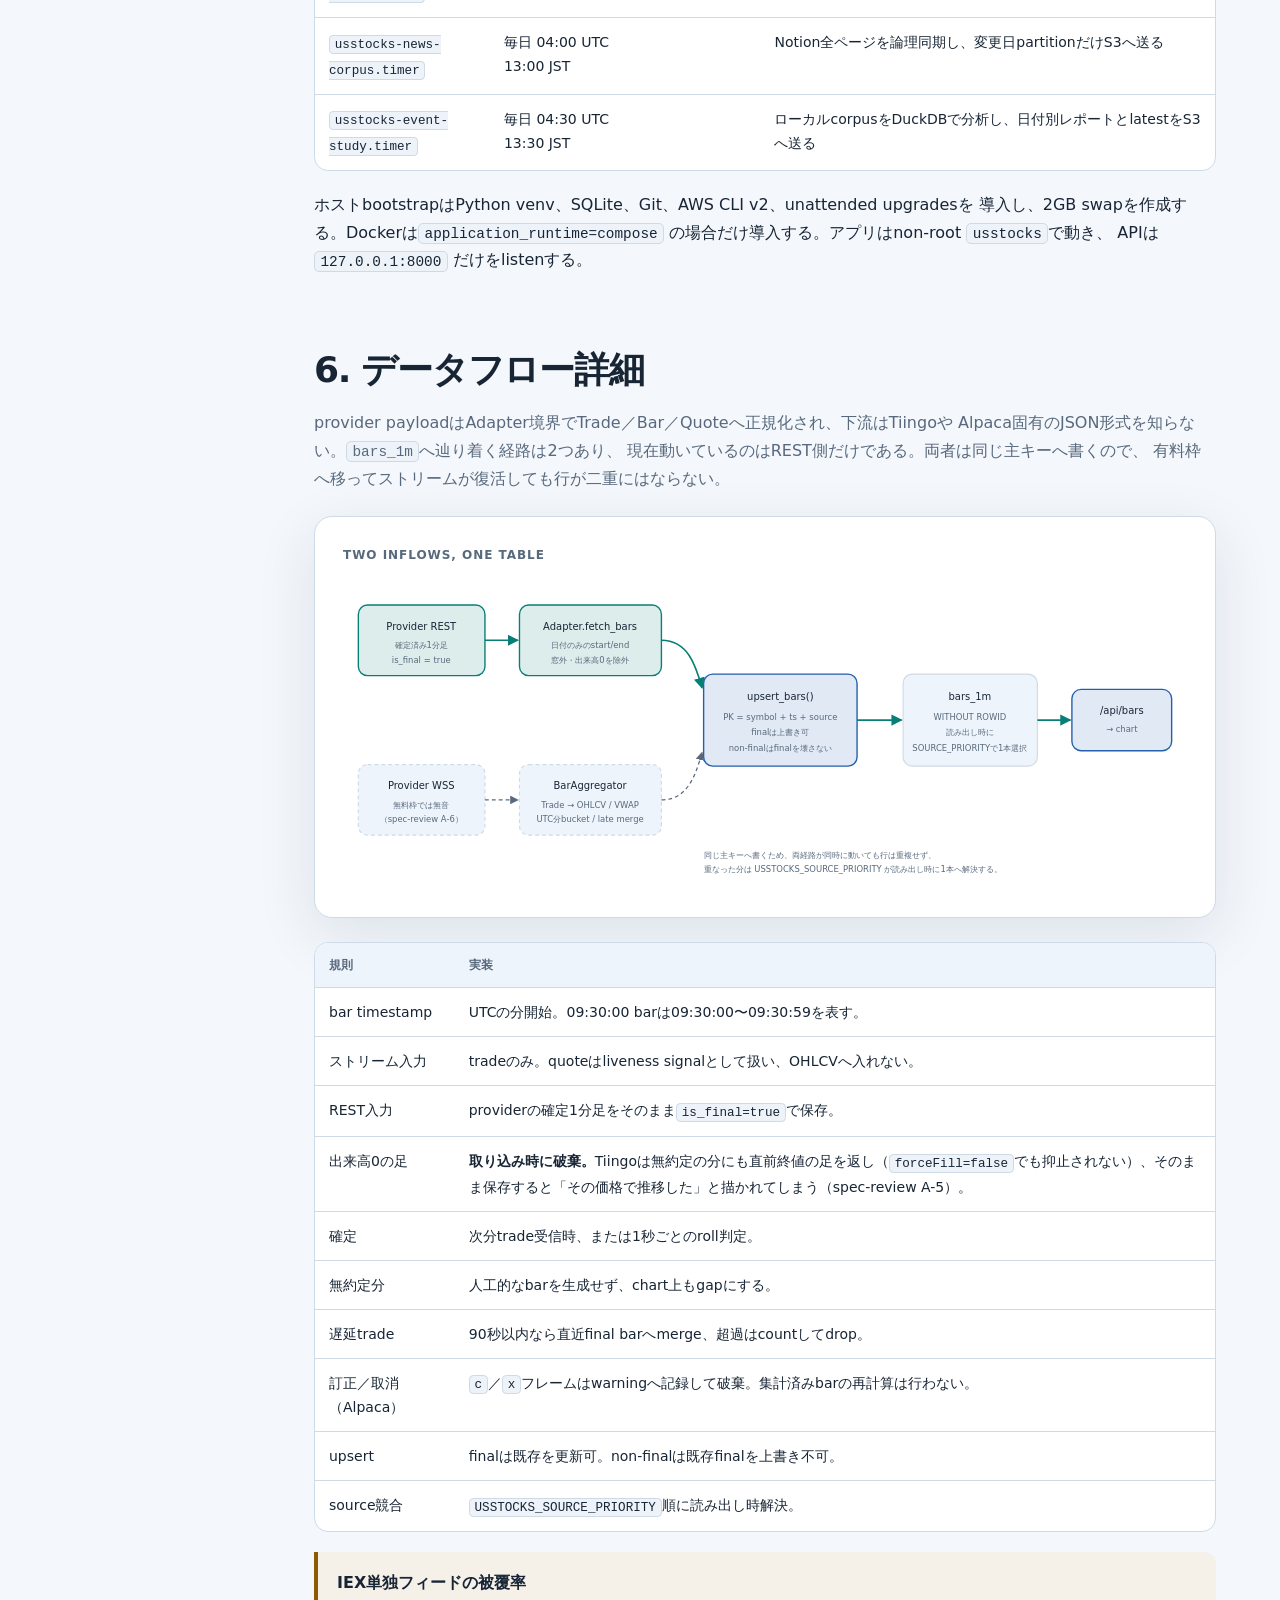
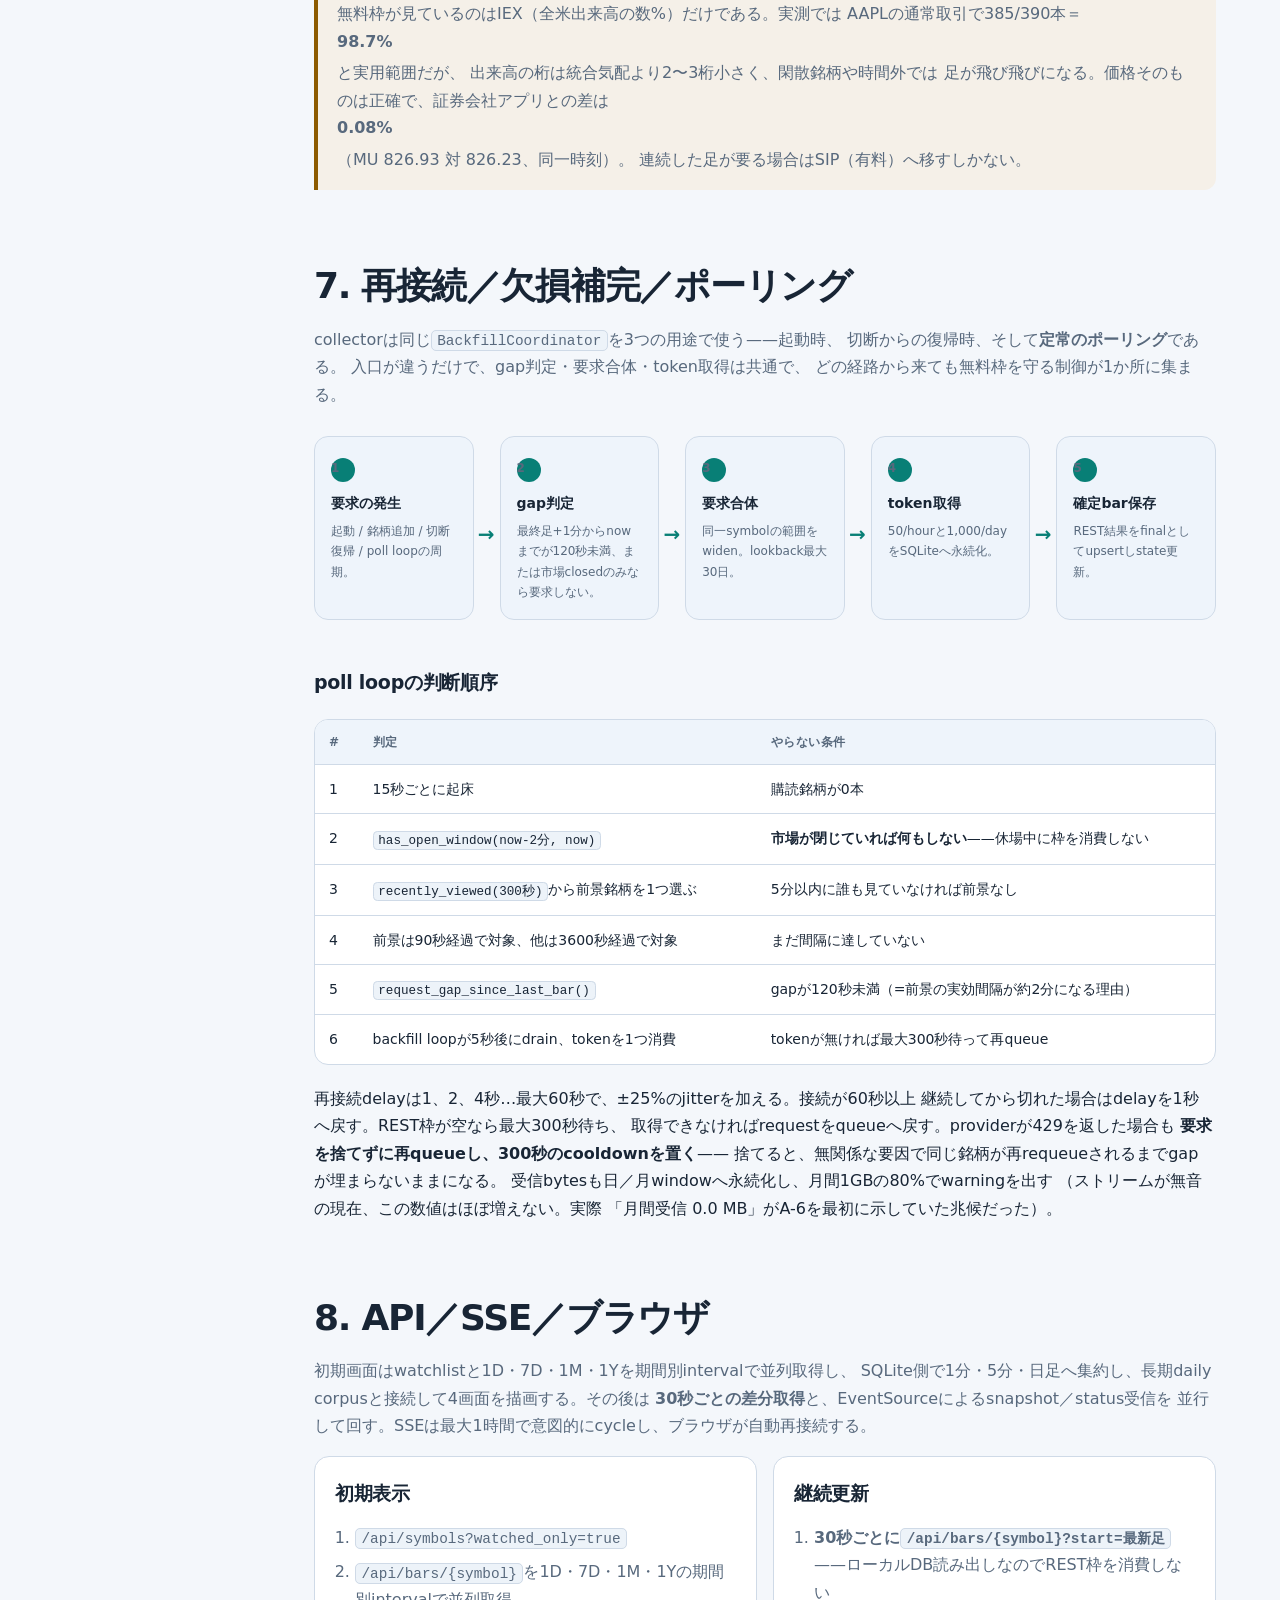
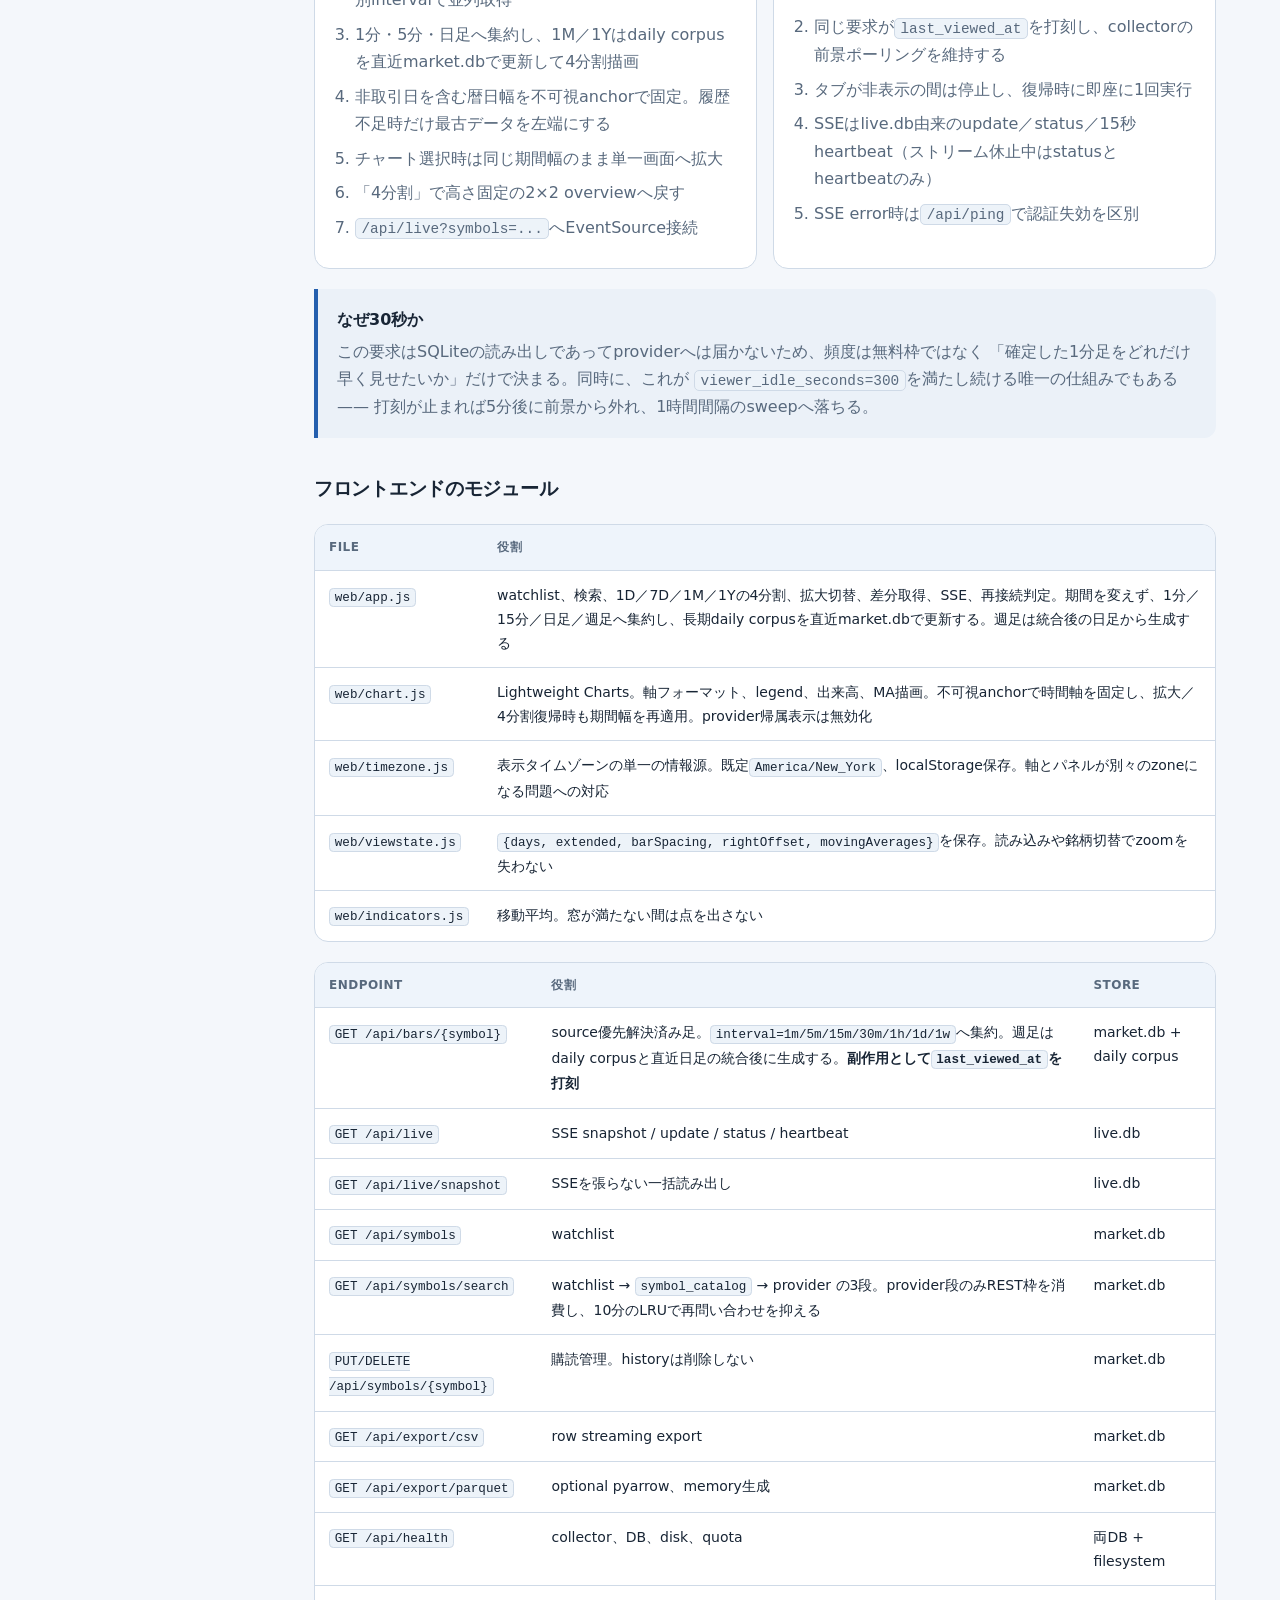
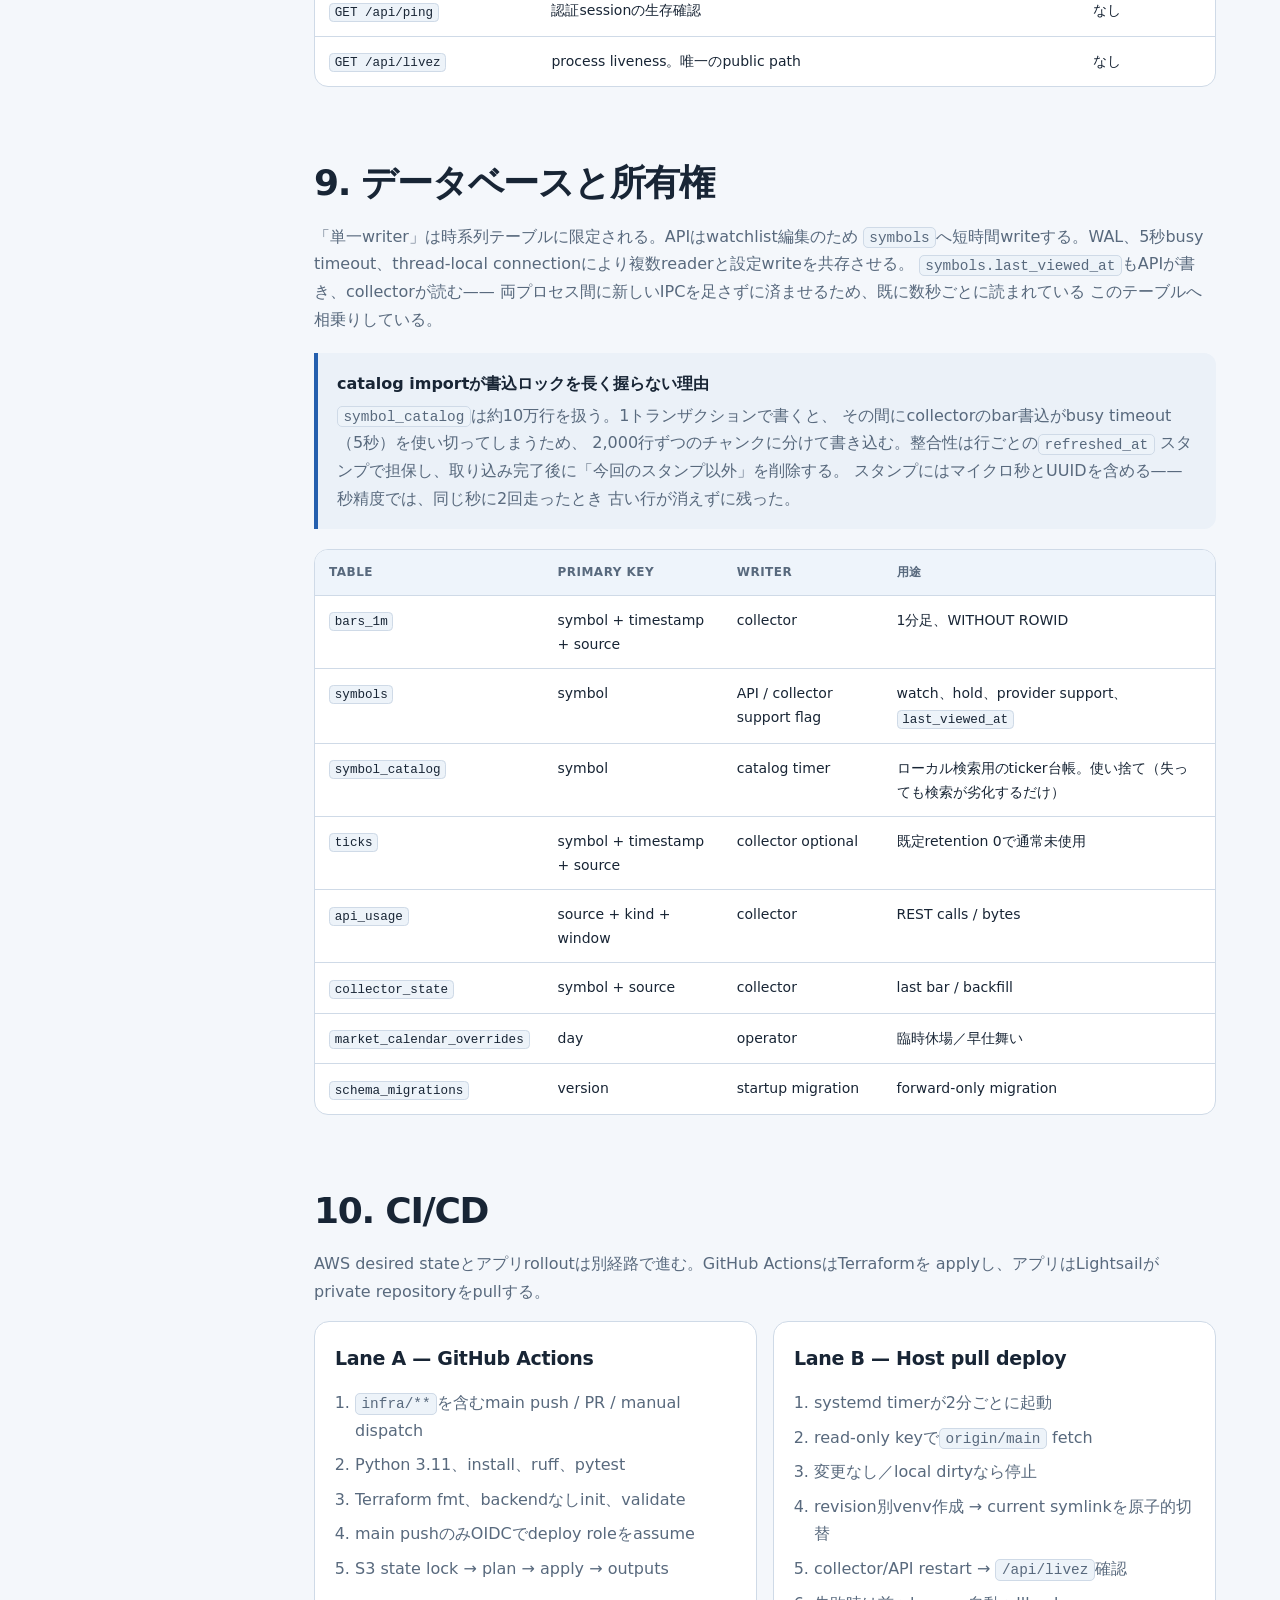
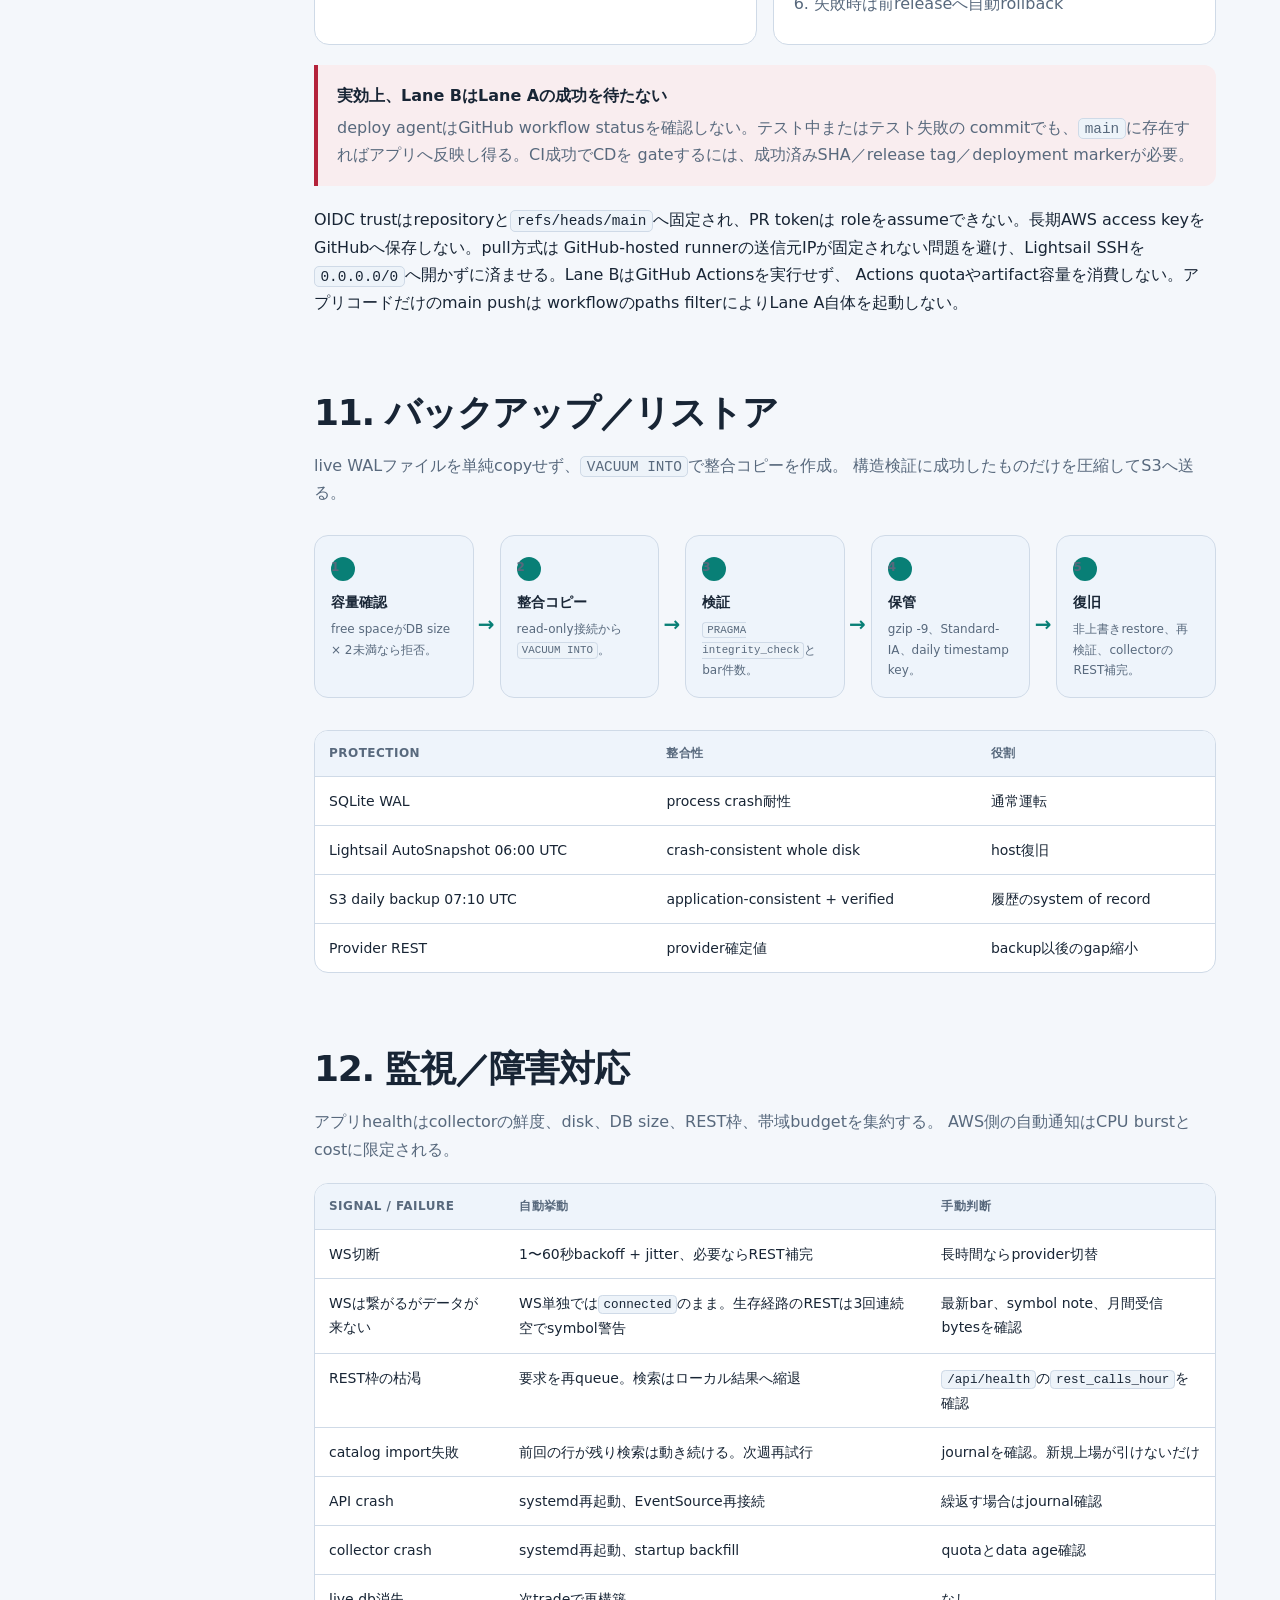
==== commit 03017fe1: "Smooth return surface and isolate tail moves [skip ci]" ====
--- a/docs/system-architecture.html
+++ b/docs/system-architecture.html
@@ -1589,8 +1589,12 @@
             上昇率・peer差平均を表示し、URL queryから別銘柄も選べる。
             同規模変動後1〜20取引日の上昇率を連続曲線で先に見せ、平均期待リターン最大の
             期間と、期間重複・ばらつきを補正した80%片側下限最大の保守候補を併記する。
-            さらに初日変動率10分位×1〜20取引日の期待リターン面をヒートマップにする。
-            色は同じ期間の通常平均との差として長期上昇ドリフトを除く。B/Sは独立した
+            さらに初日変動率の中央90%を17点のGaussian kernelで連続平滑化し、上下5%を
+            急落・急騰の独立帯にした、1〜20取引日の期待リターン面をヒートマップにする。
+            帯域幅は外れ値に頑健なSilverman則（標準偏差とIQR/1.34の小さい方、下限0.30%）、
+            有効件数はKish effective sample sizeで算出し、
+            期間重複補正後10件未満は灰色にする。色は同じ期間の通常平均との差として
+            長期上昇ドリフトを除く。B/Sは独立した
             最小・最大ではなく、買い日Bより後に売り日Sを置く全組み合わせを直接集計し、
             往復コスト0.10%、期間重複、ばらつきを差し引いた80%片側下限最大のペアを重ねる。
             売買区間の期待値、勝率、10%下振れ点、同subsector超過、実効標本を併記し、
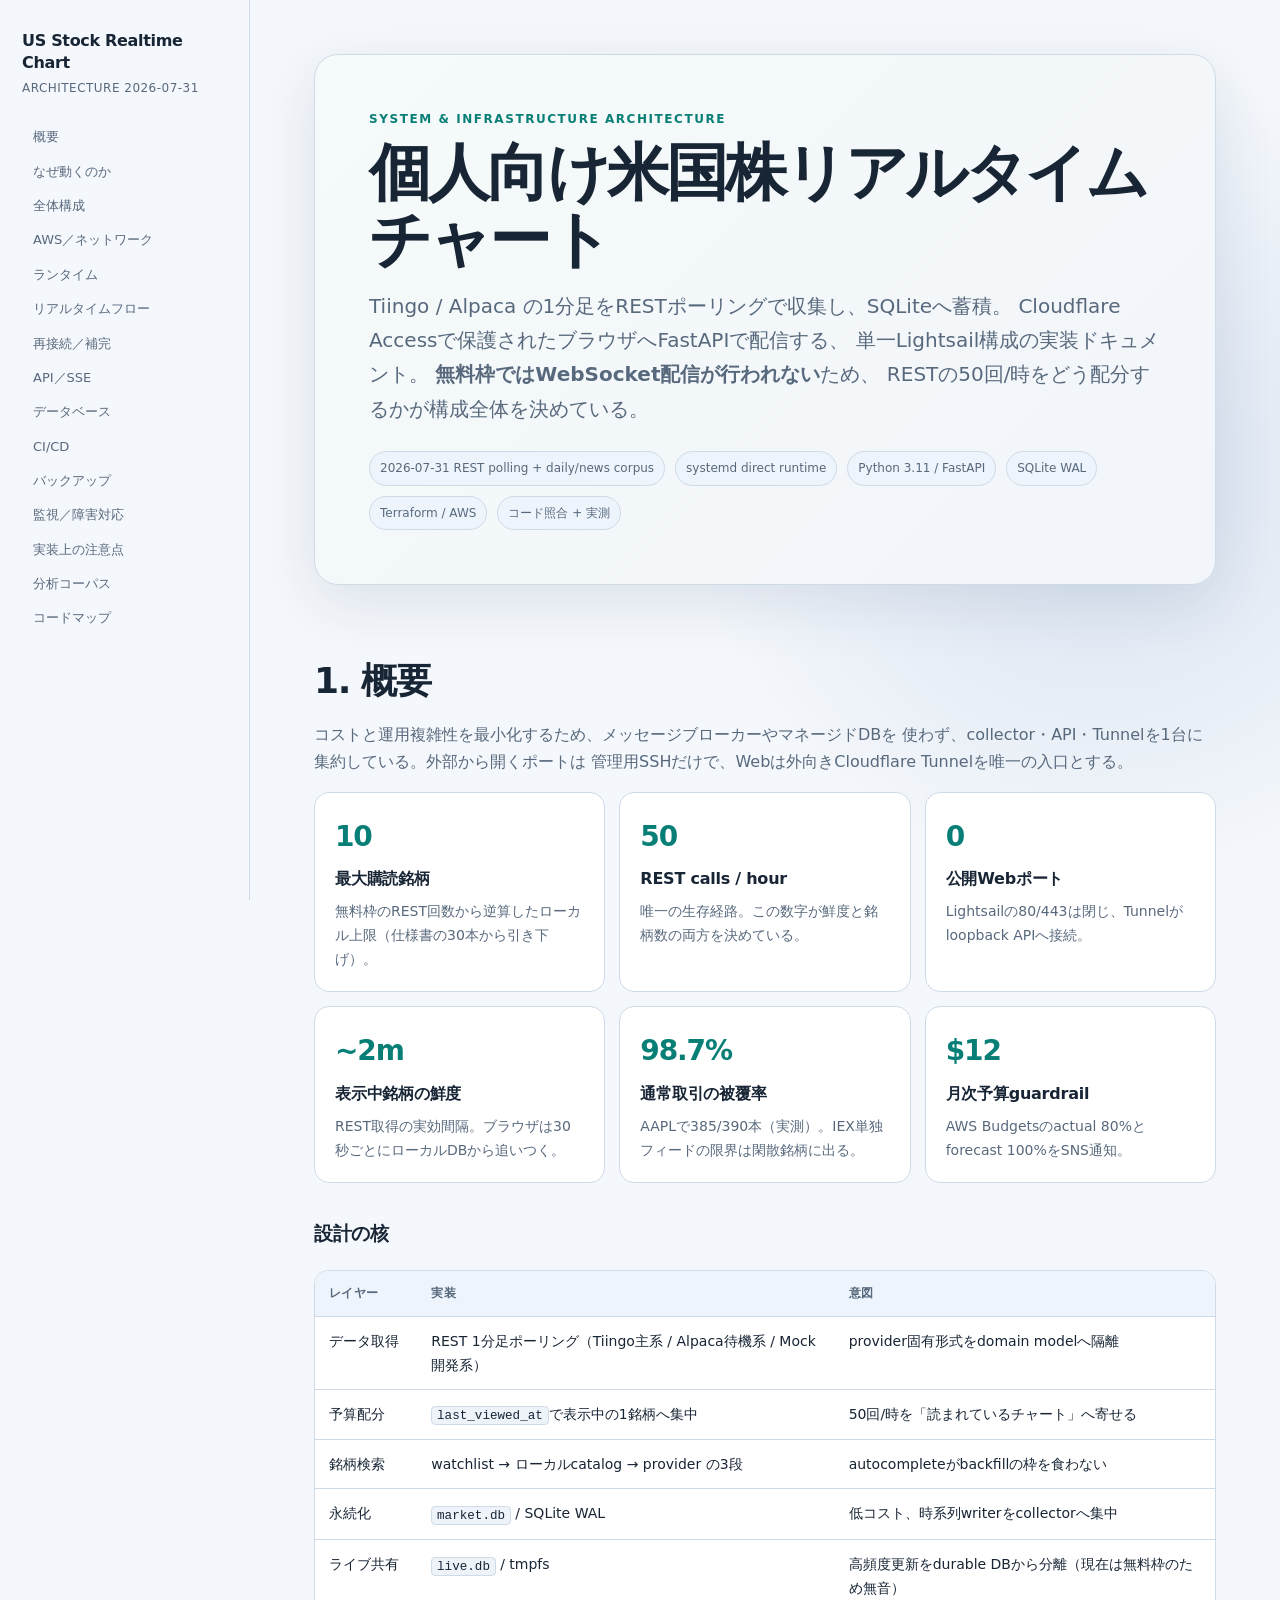
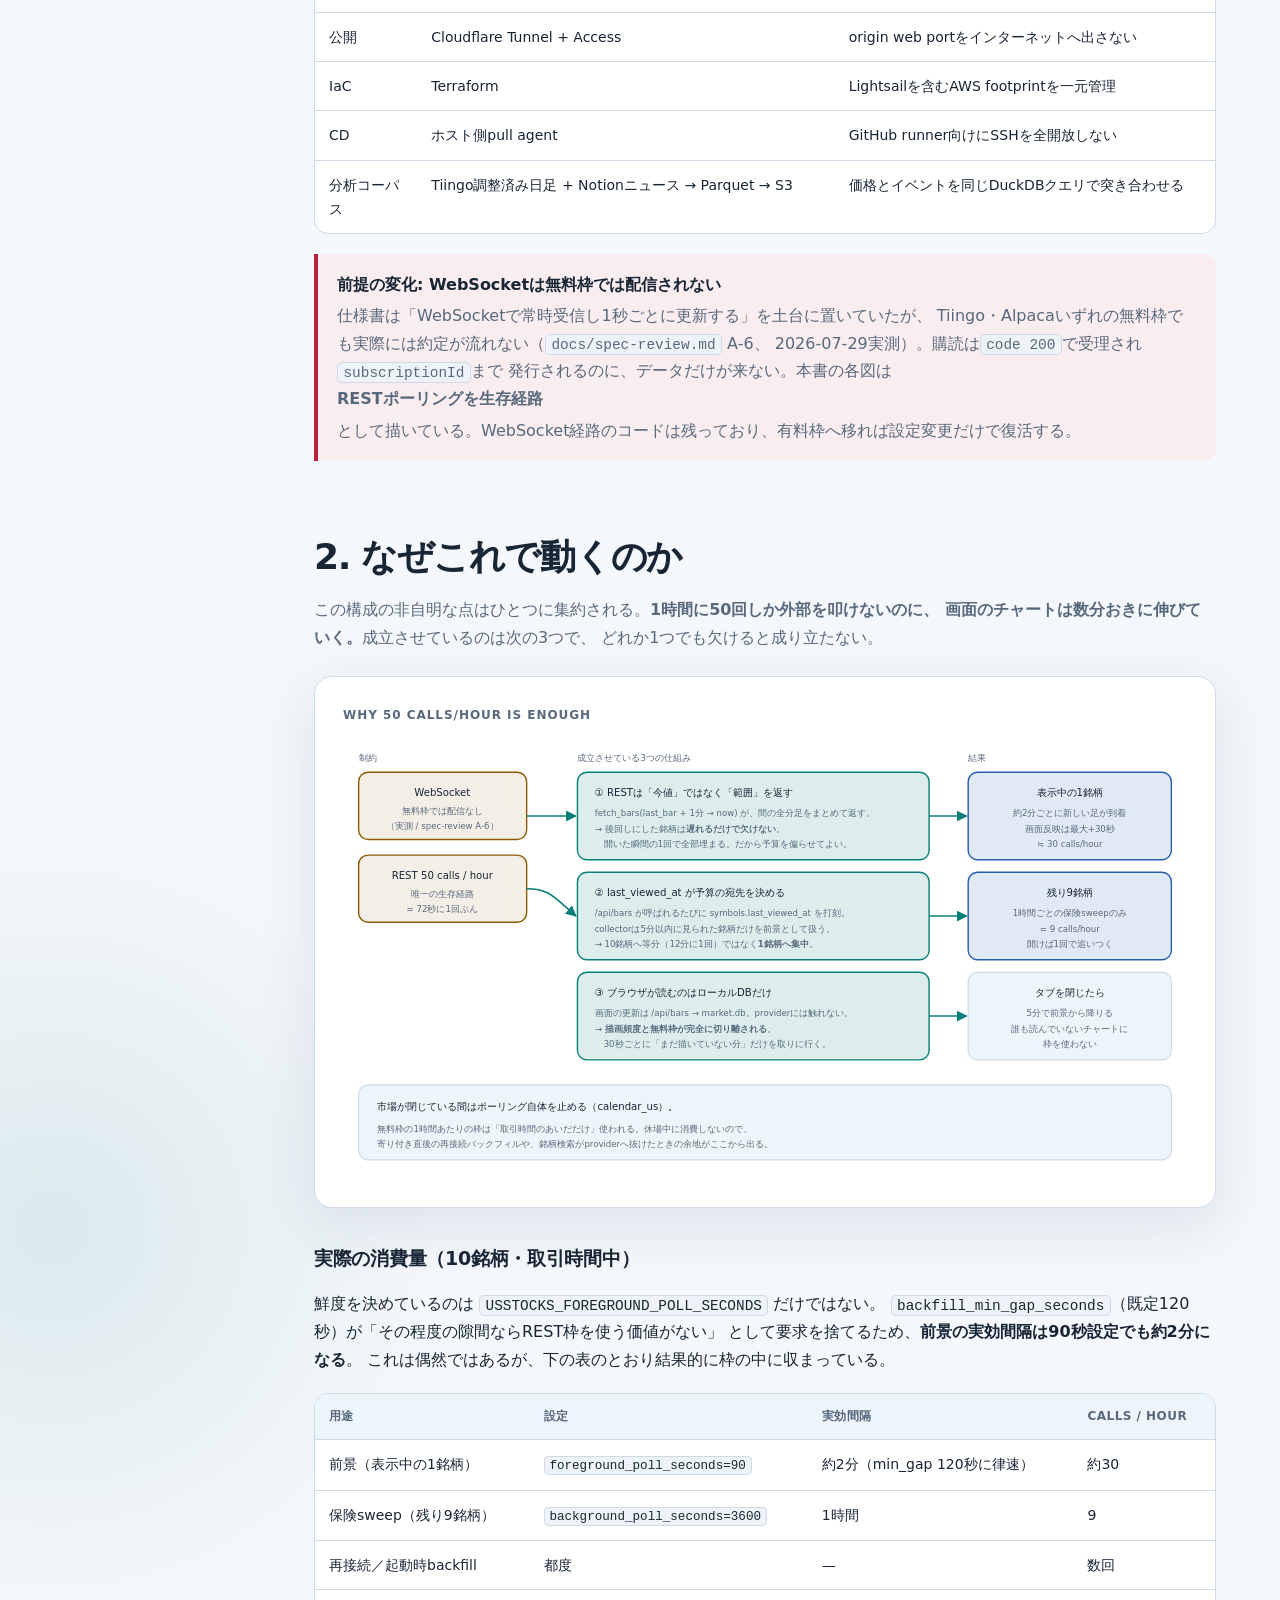
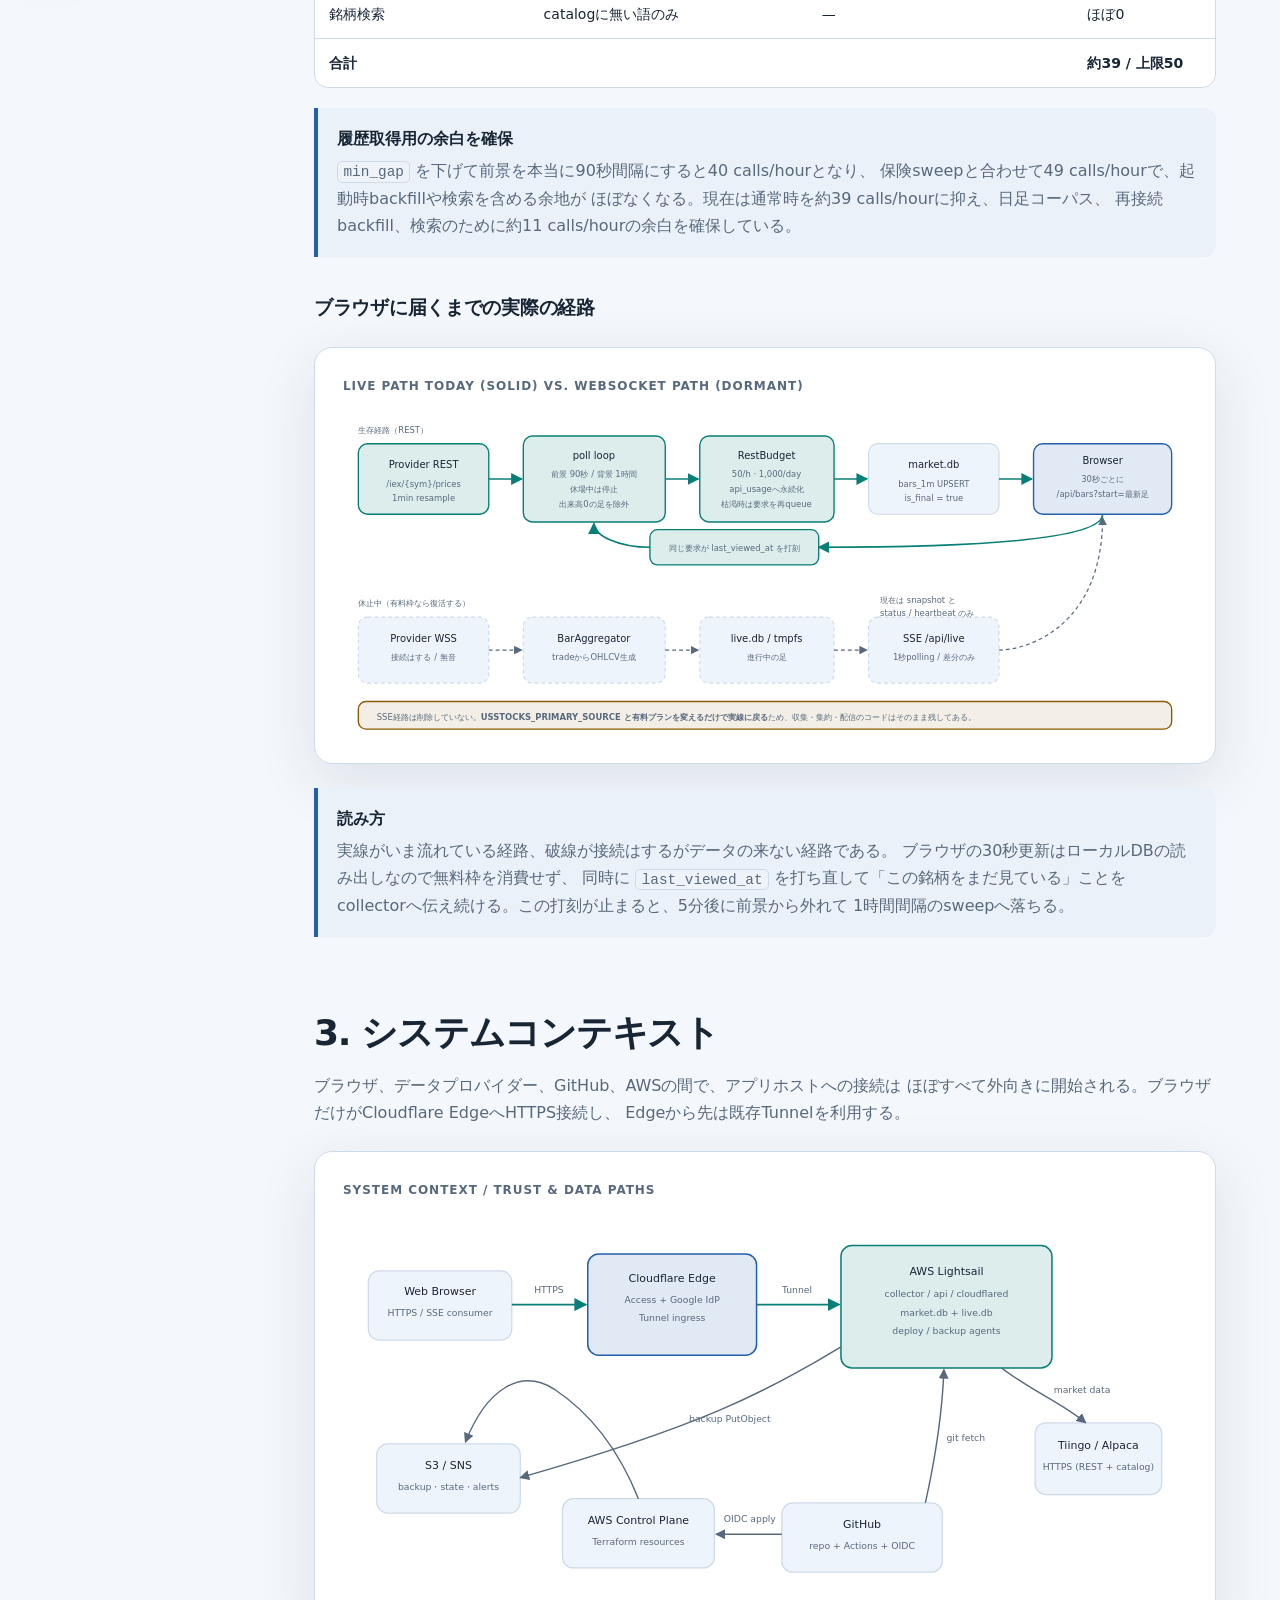
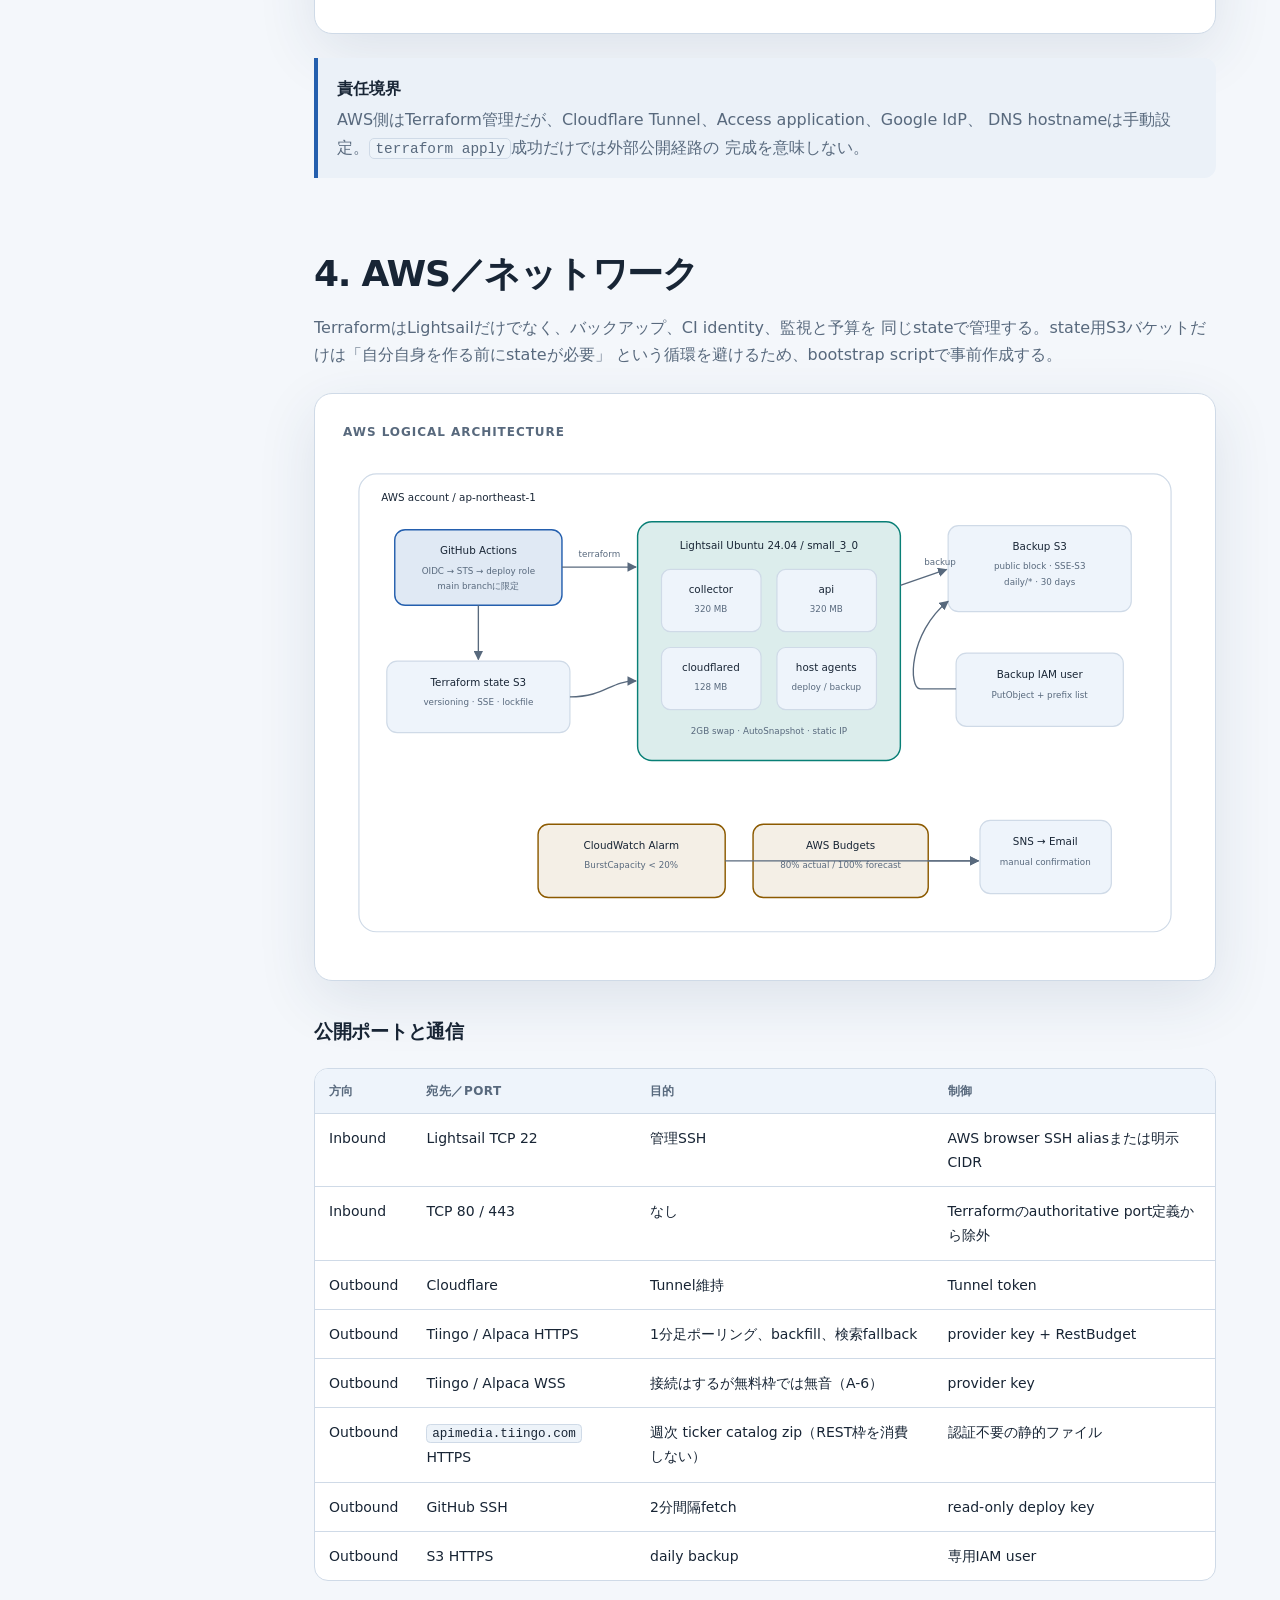
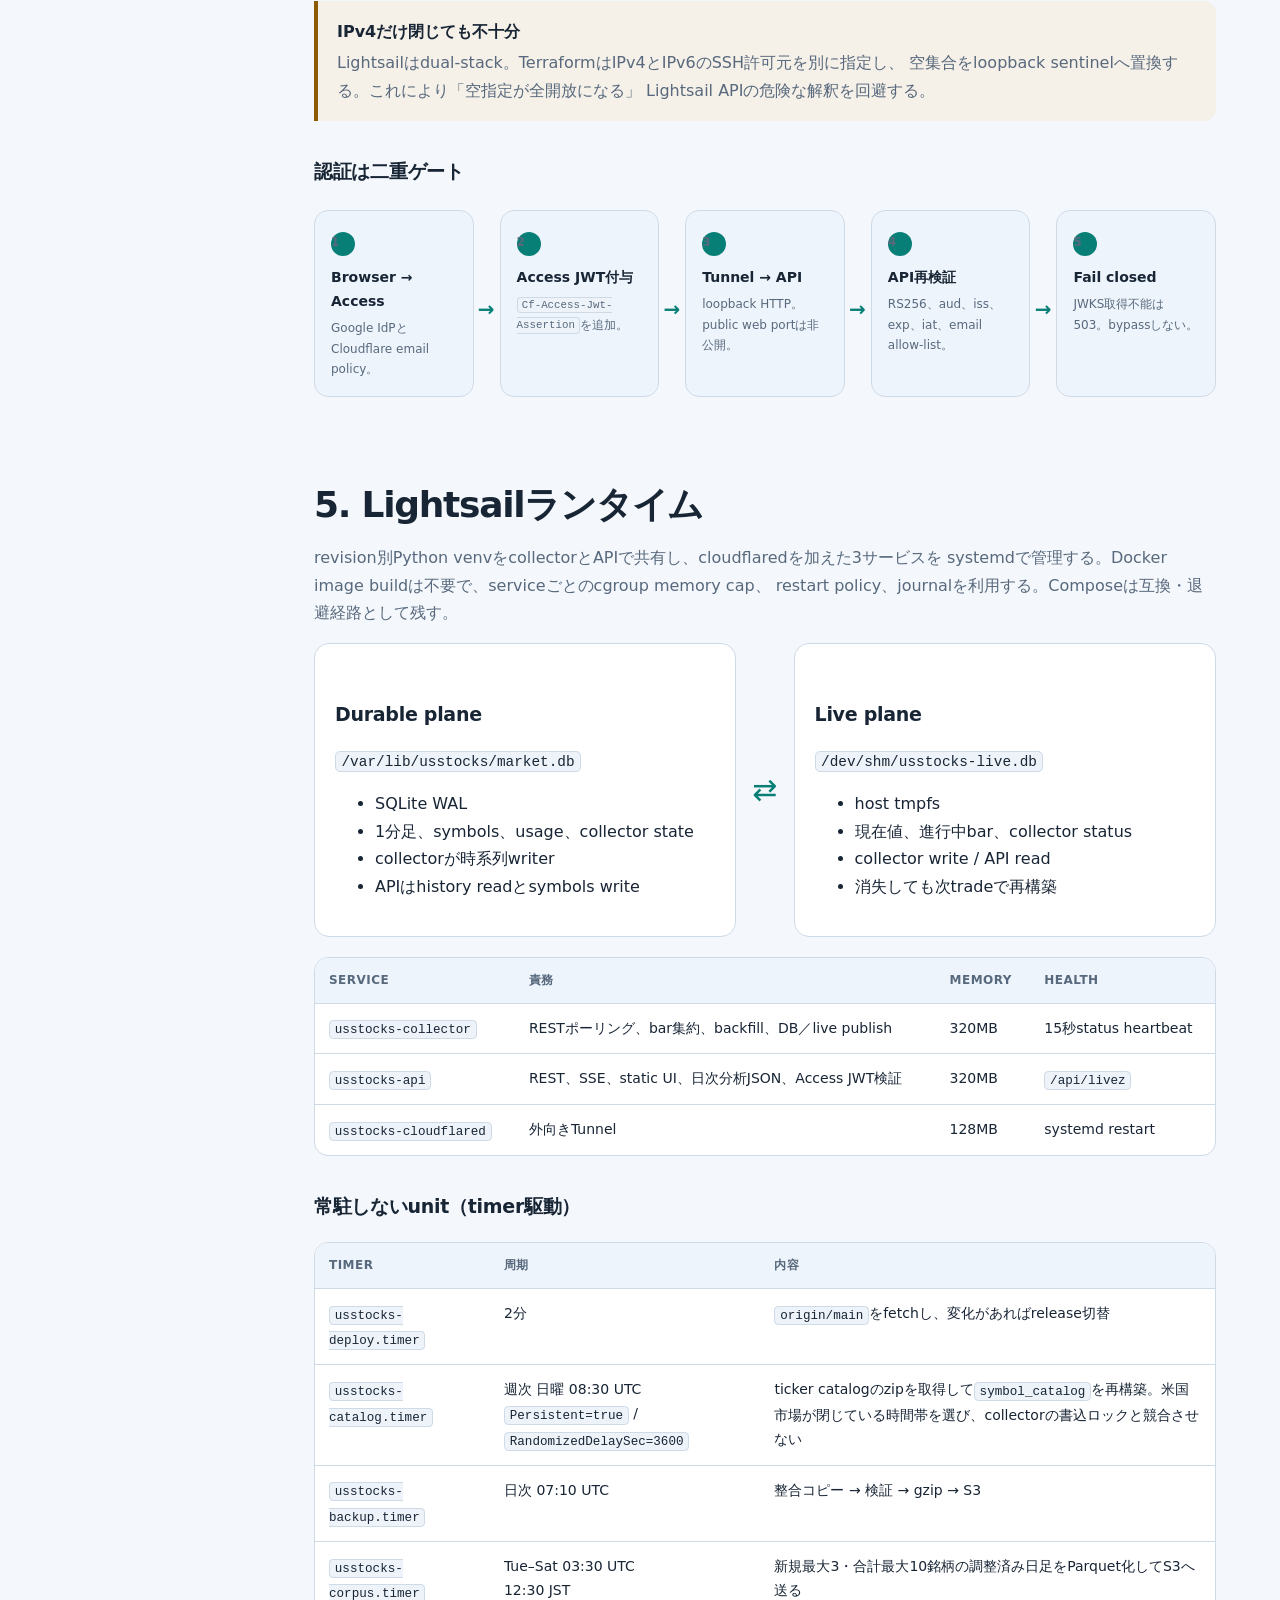
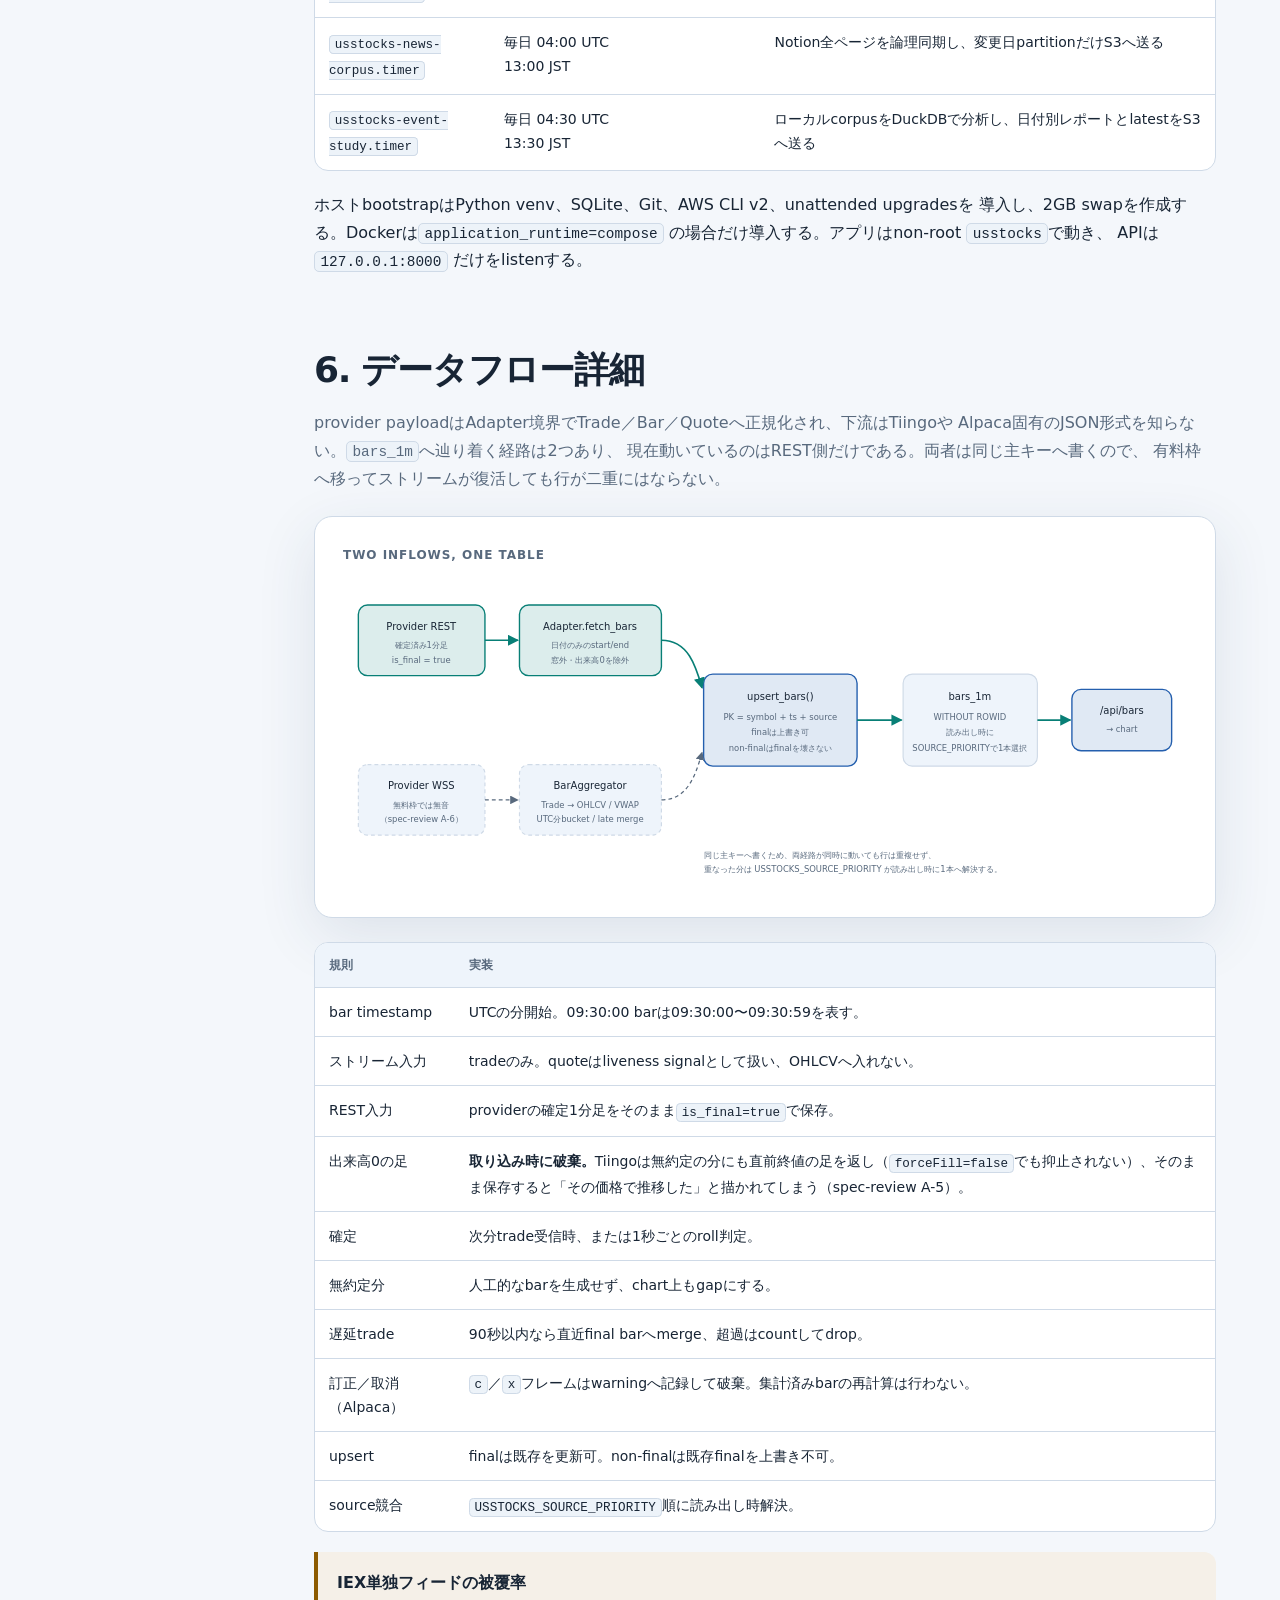
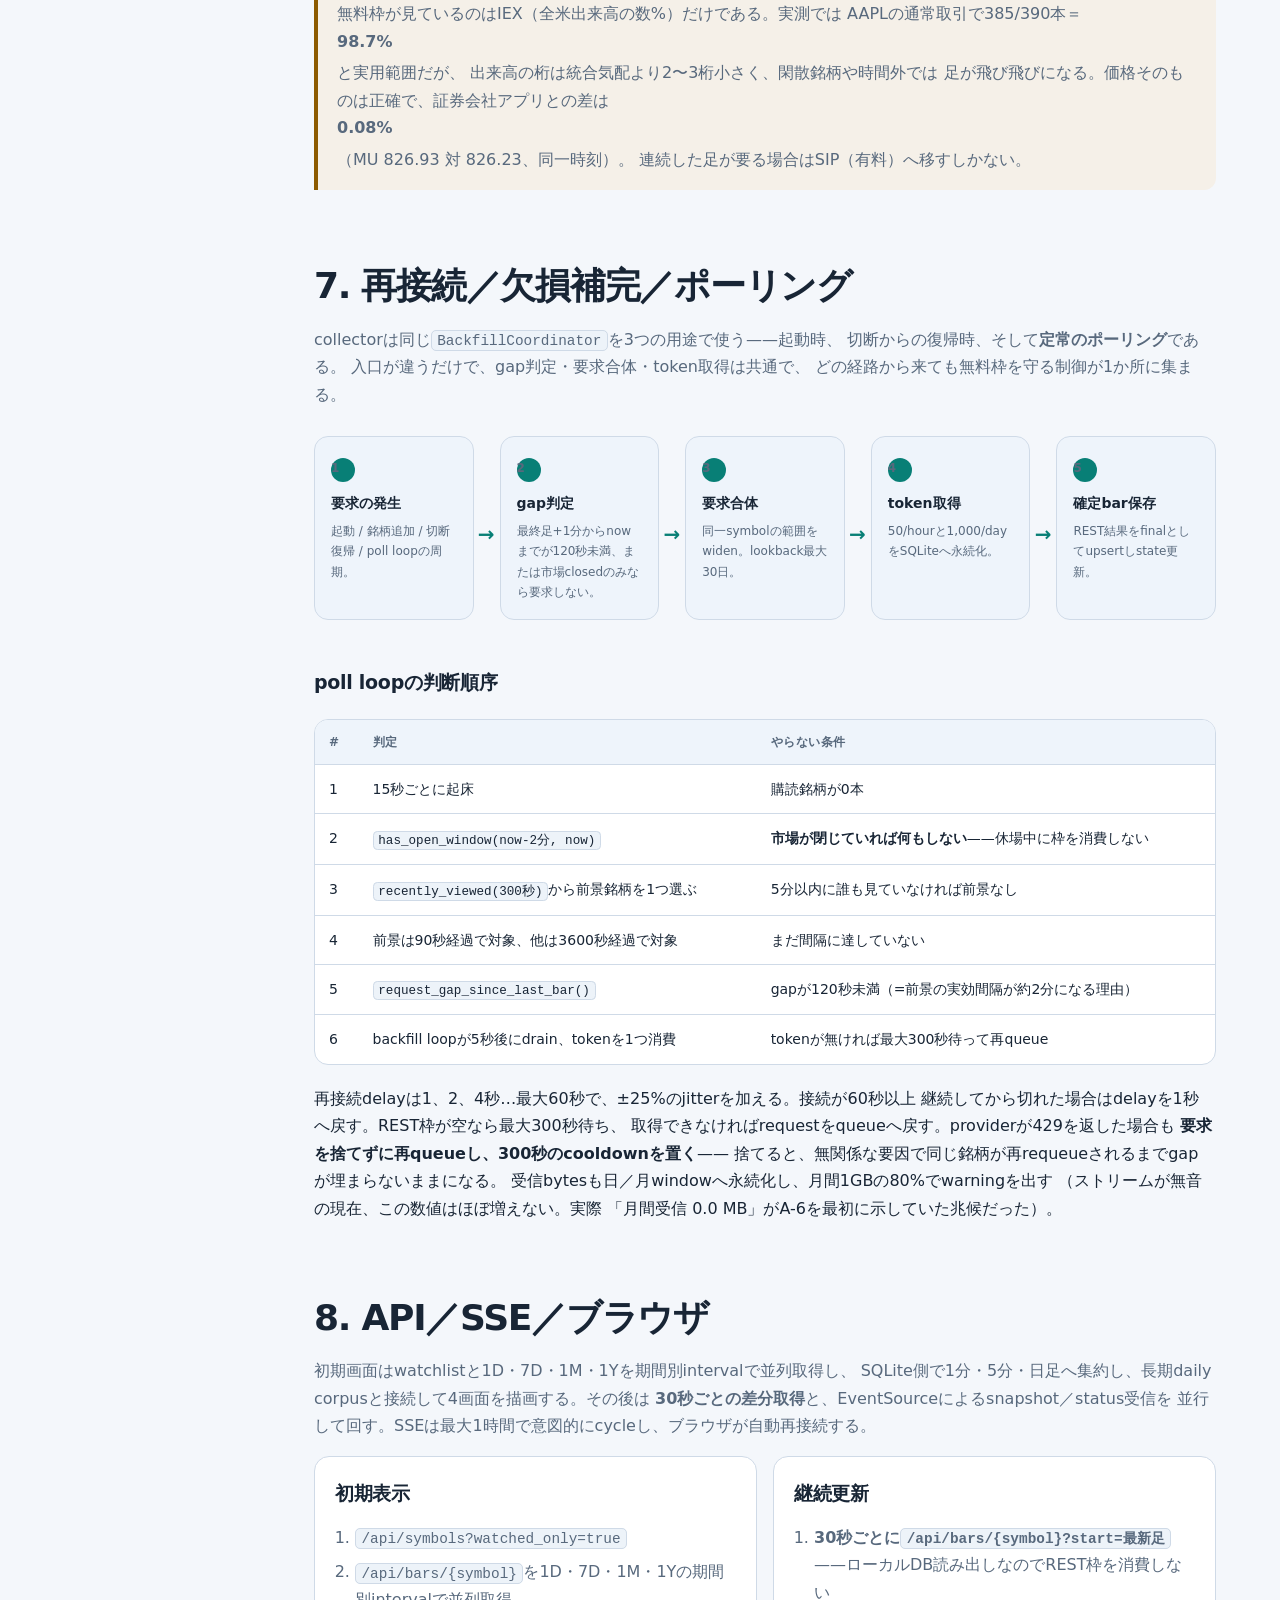
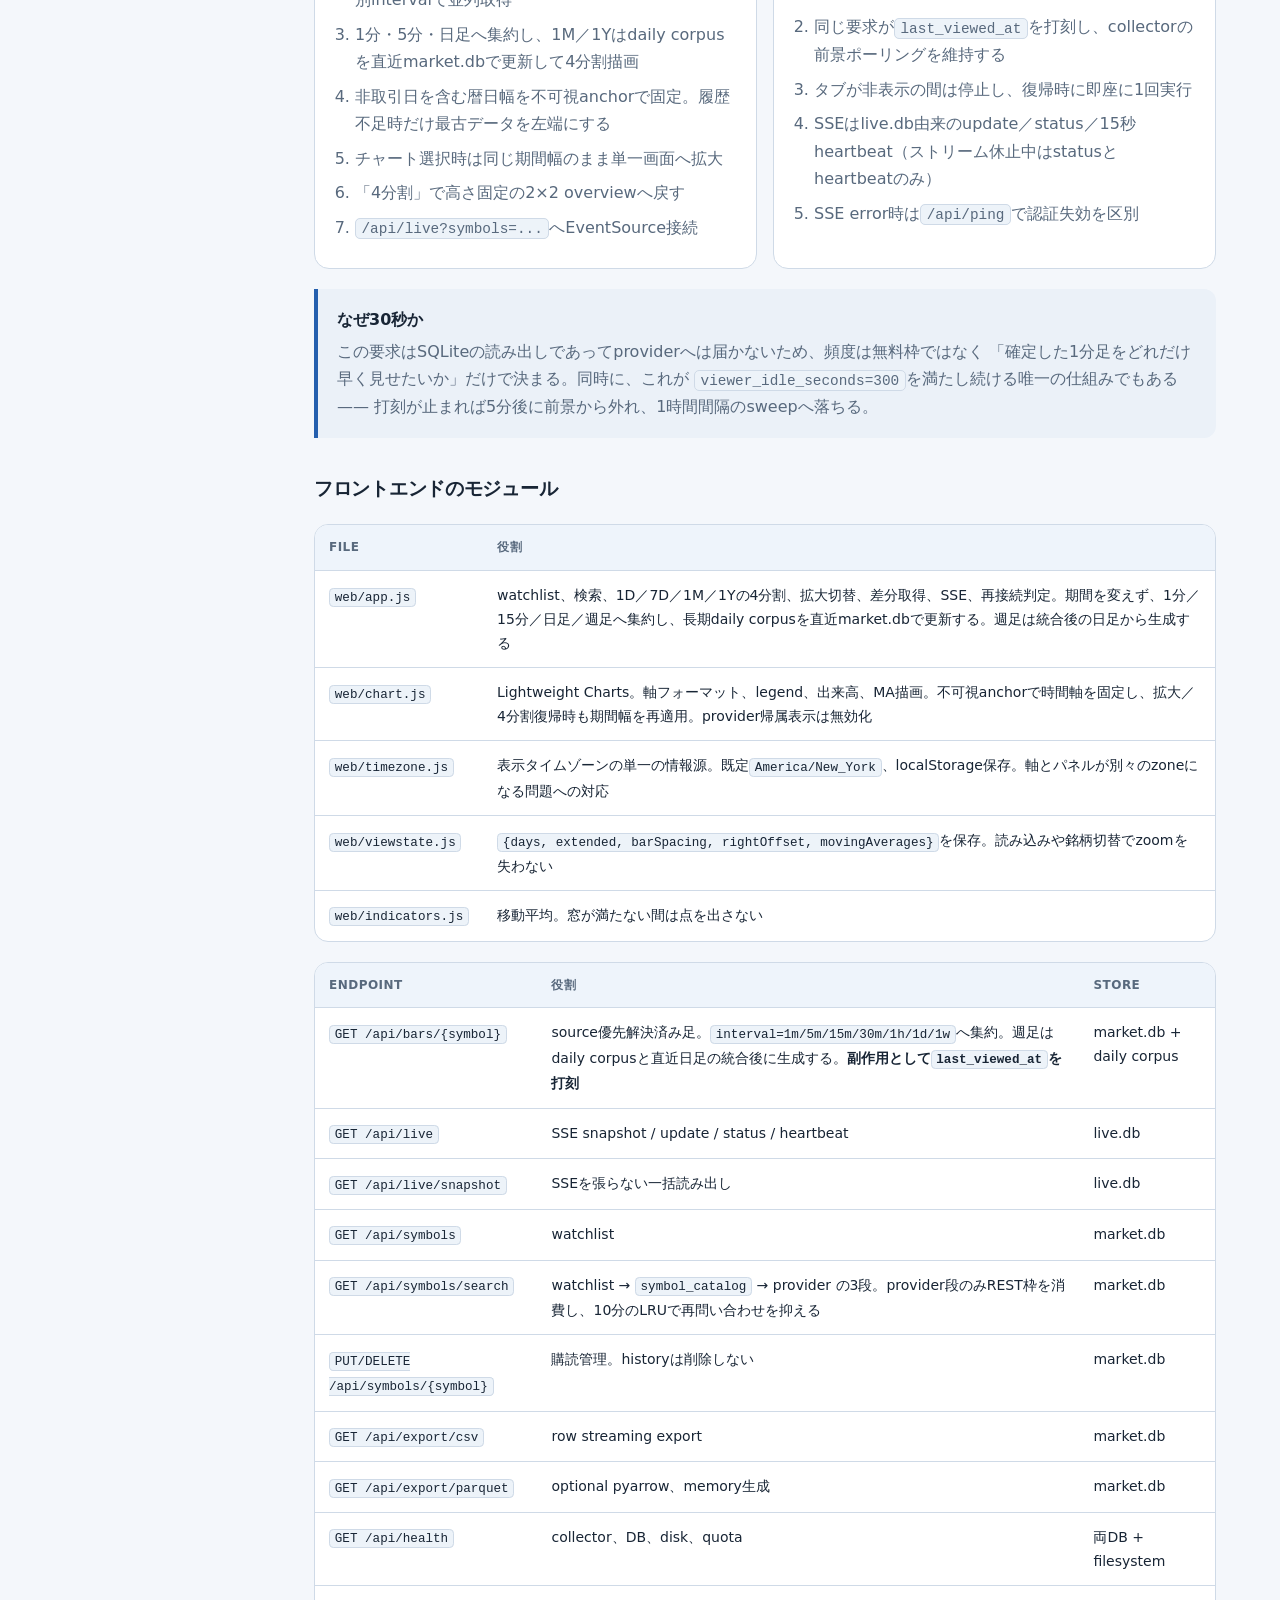
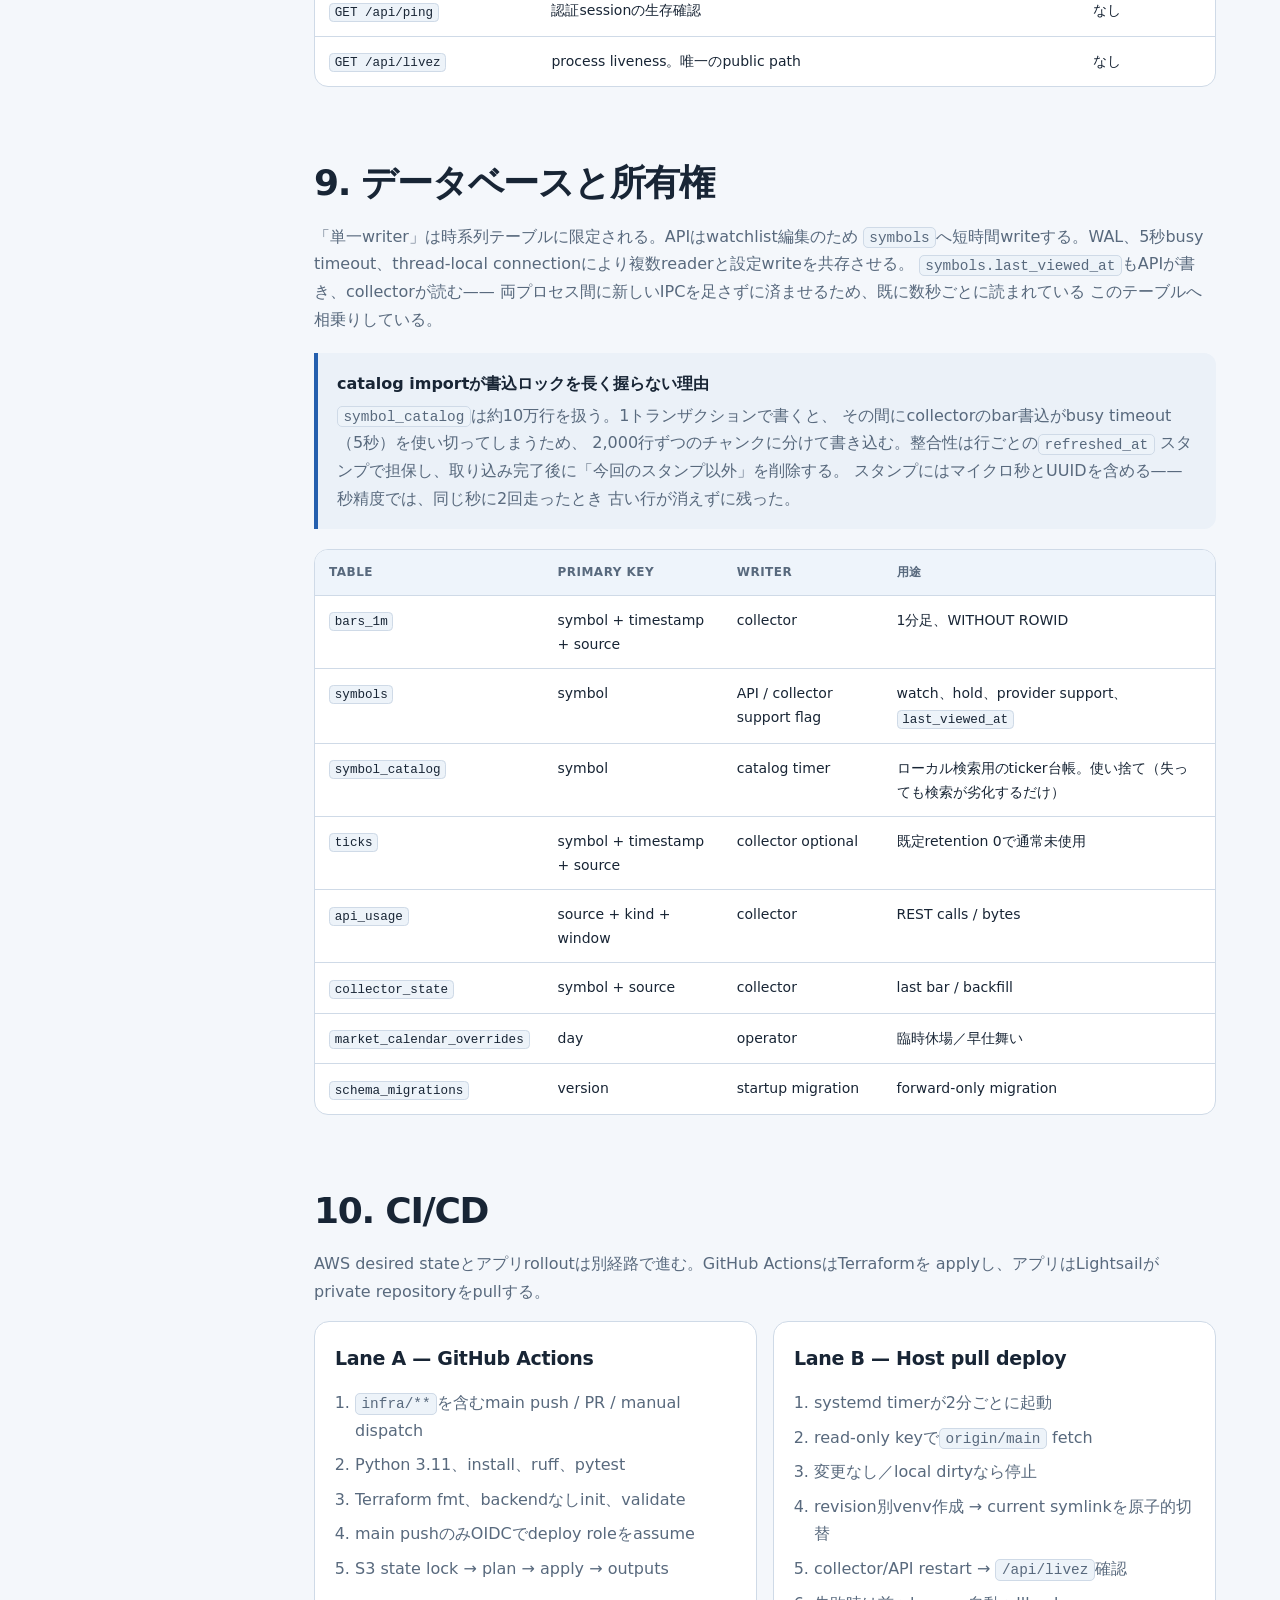
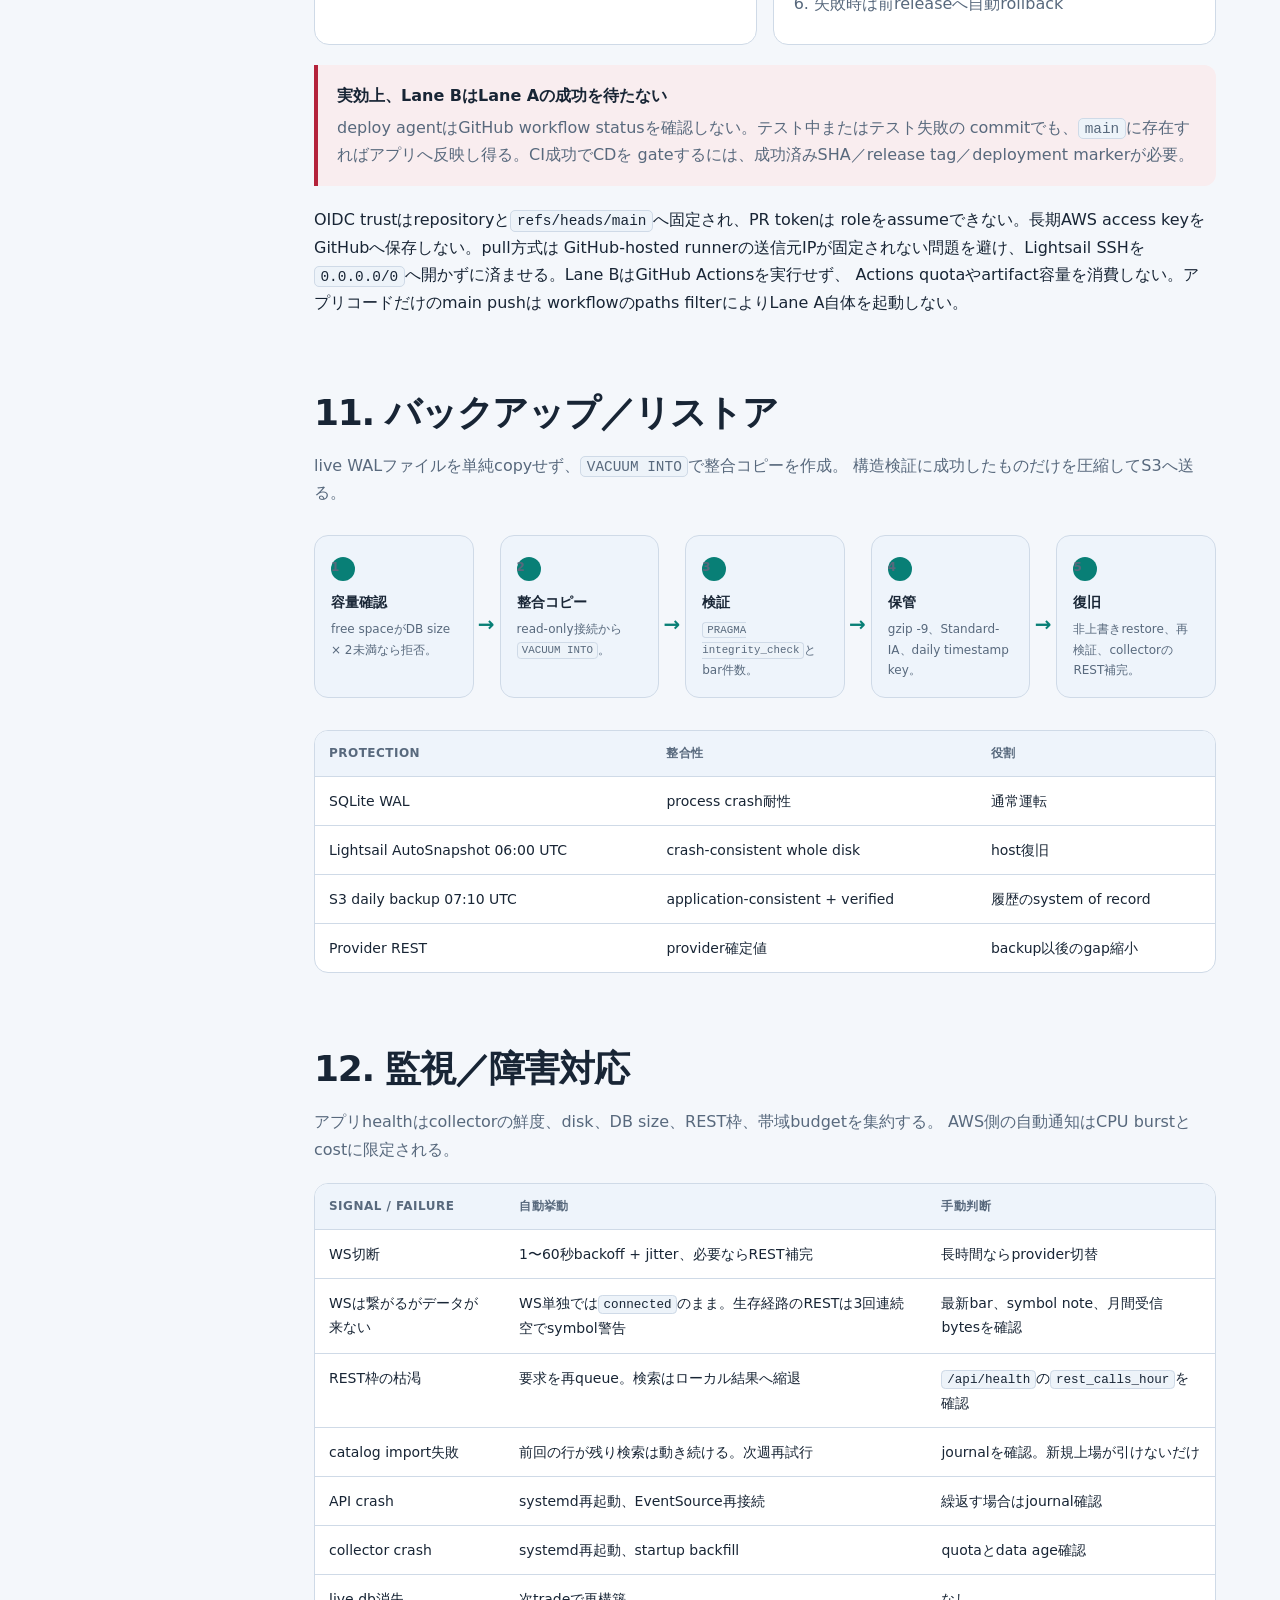
==== commit 489ea431: "Add out-of-sample trade simulations [skip ci]" ====
--- a/docs/system-architecture.html
+++ b/docs/system-architecture.html
@@ -1602,8 +1602,11 @@
             変動率帯はselectまたはヒートマップ列から選択でき、絶対期待値と通常平均の
             1〜20日経路を折れ線で比較する。短期・中期・後期の通常平均との差から反発型、
             失速型、継続優位／劣位等をルールベース分類し、隣接帯との経路相関とB/Sの近さを
-            安定性として表示する。多重探索バイアスが残るため、walk-forward未検証である旨も
-            判断カードに常時表示する。
+            安定性として表示する。さらに最初の55%を学習、その後を3つの時系列区間に分け、
+            各区間より前の履歴だけで変動条件とB/Sを選び直すexpanding-window検証を行う。
+            急落・弱含み・中立・強含み・急騰の5条件について、学習期待値と未使用期間の
+            実績平均、勝率、期待値誤差、方向一致、個別シグナル例を表示する。
+            これは資金配分を含むportfolio backtestではなく、条件付き期待値の校正として扱う。
             続いて選択した反応日の
             銘柄return・同業平均・差分、全ニュース反応日の期間別分布、反応日の
             1日return時系列を続ける。全数値表は検算用に残し、記事別の長い明細は
